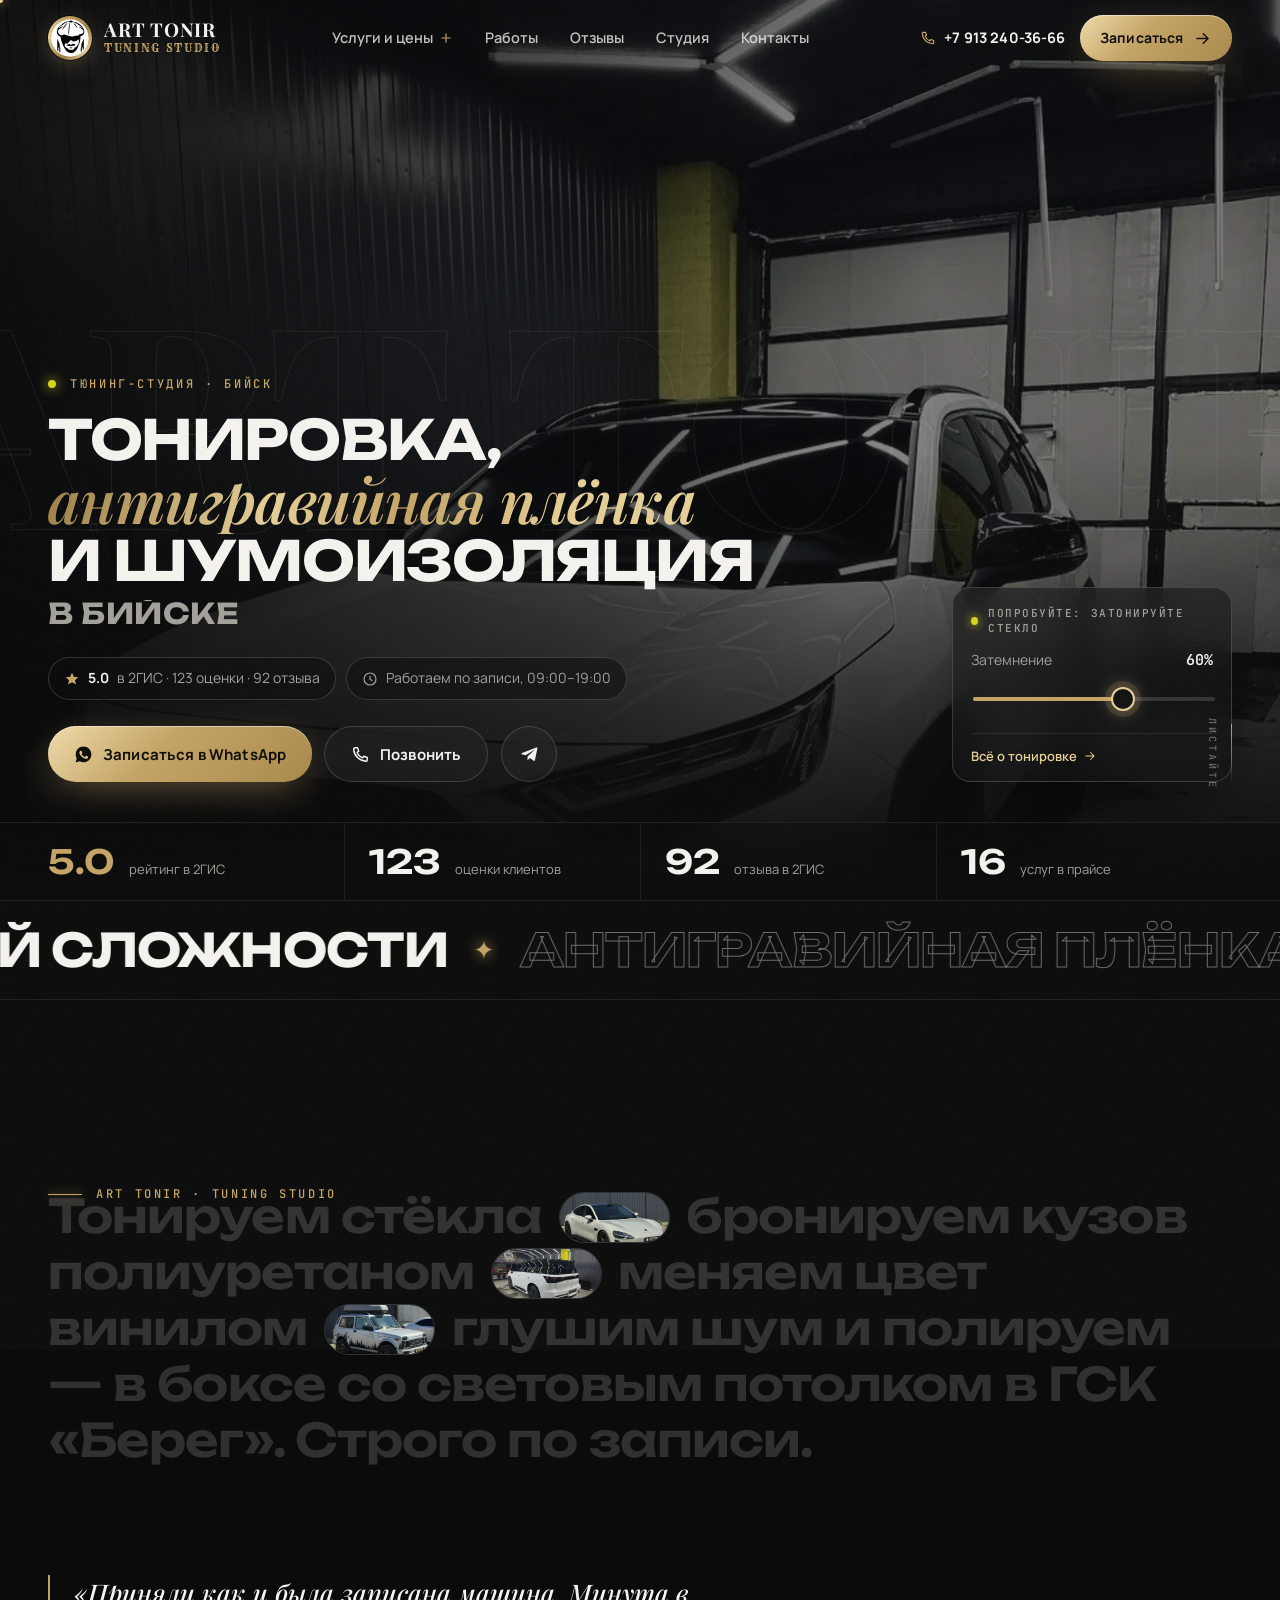
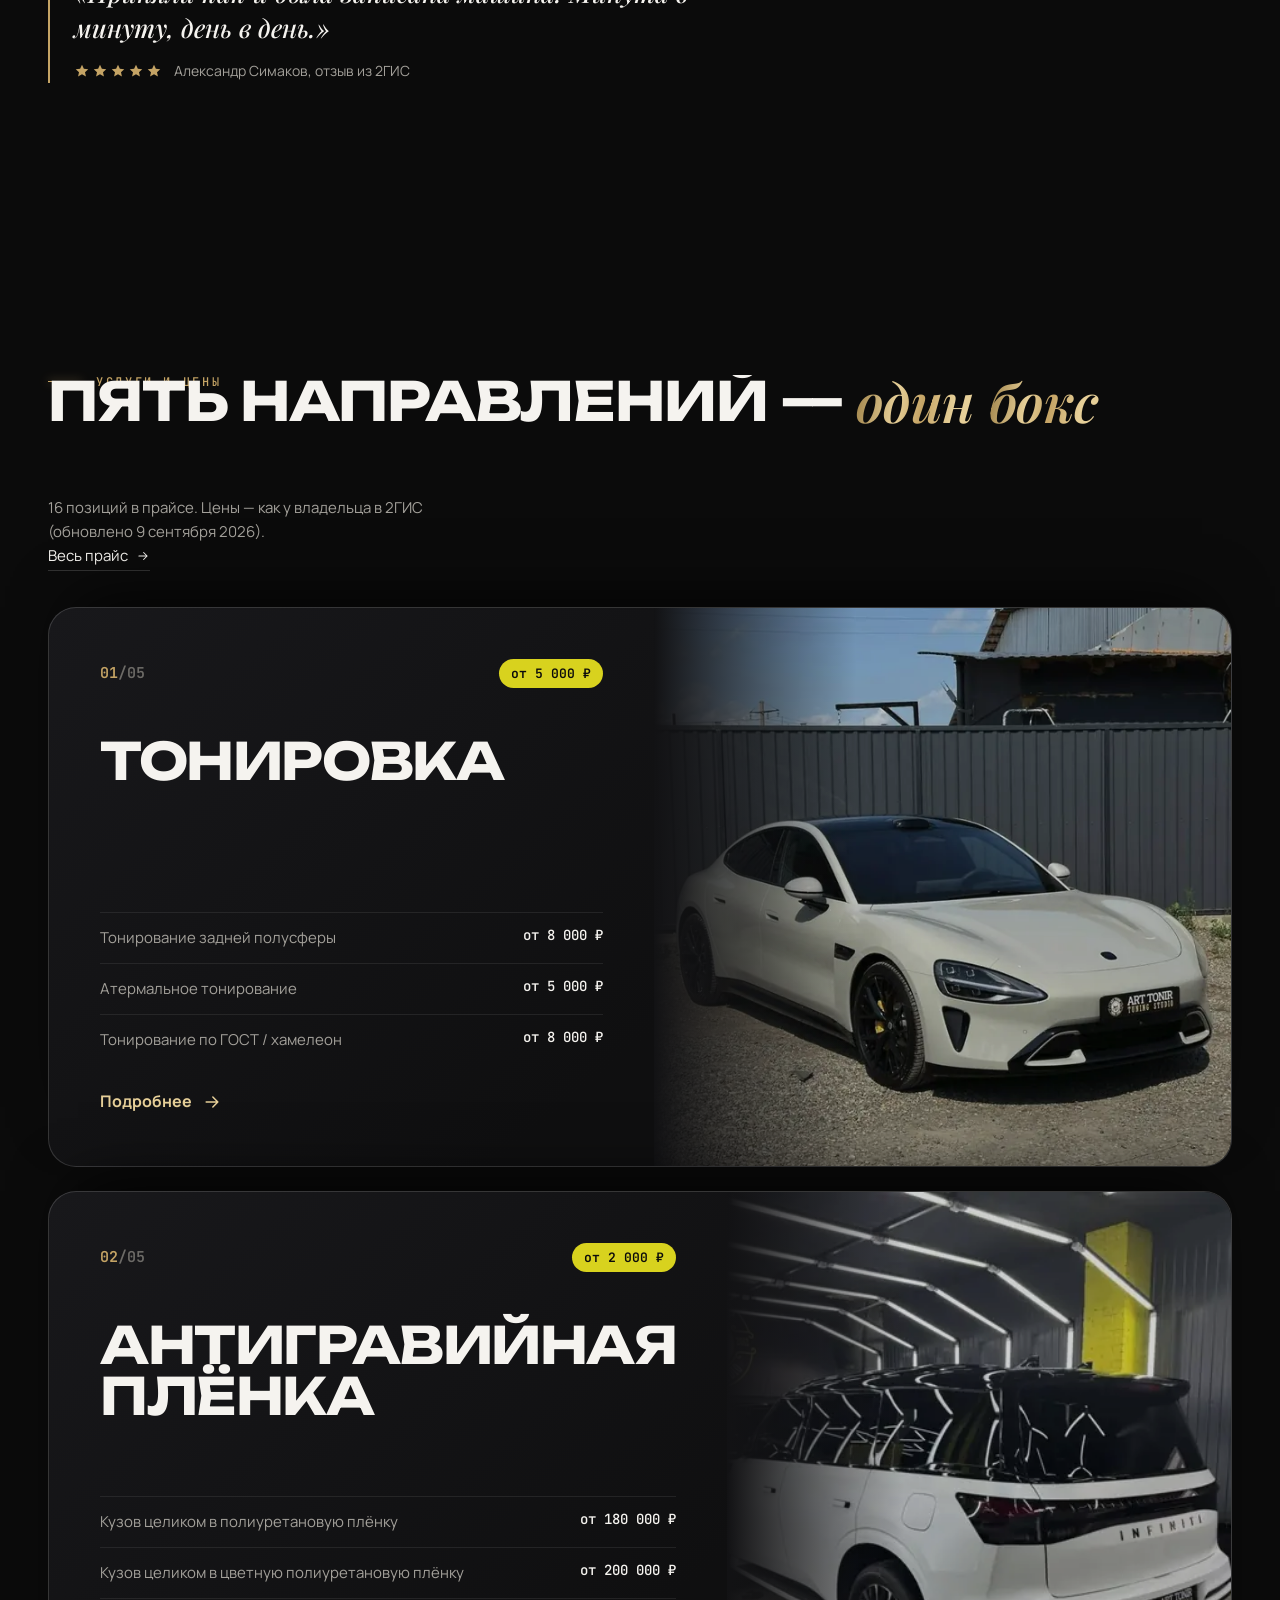
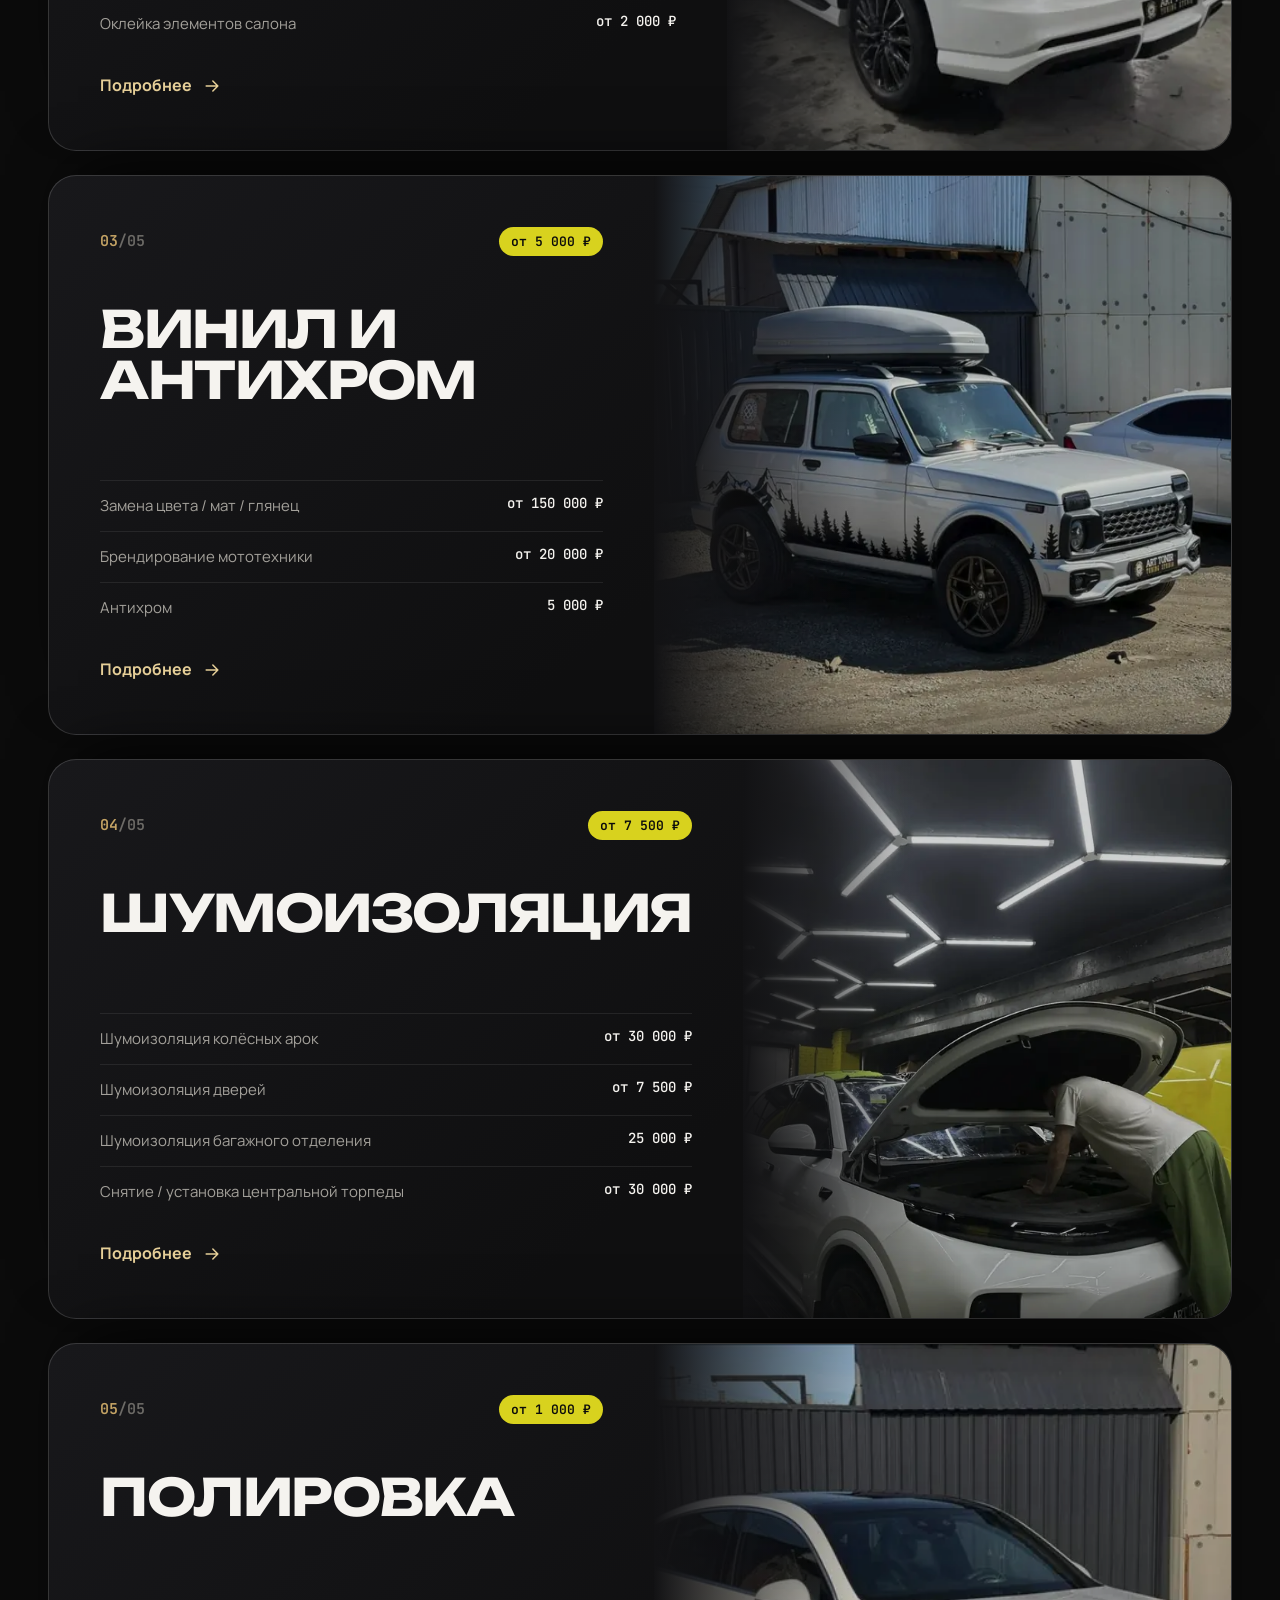
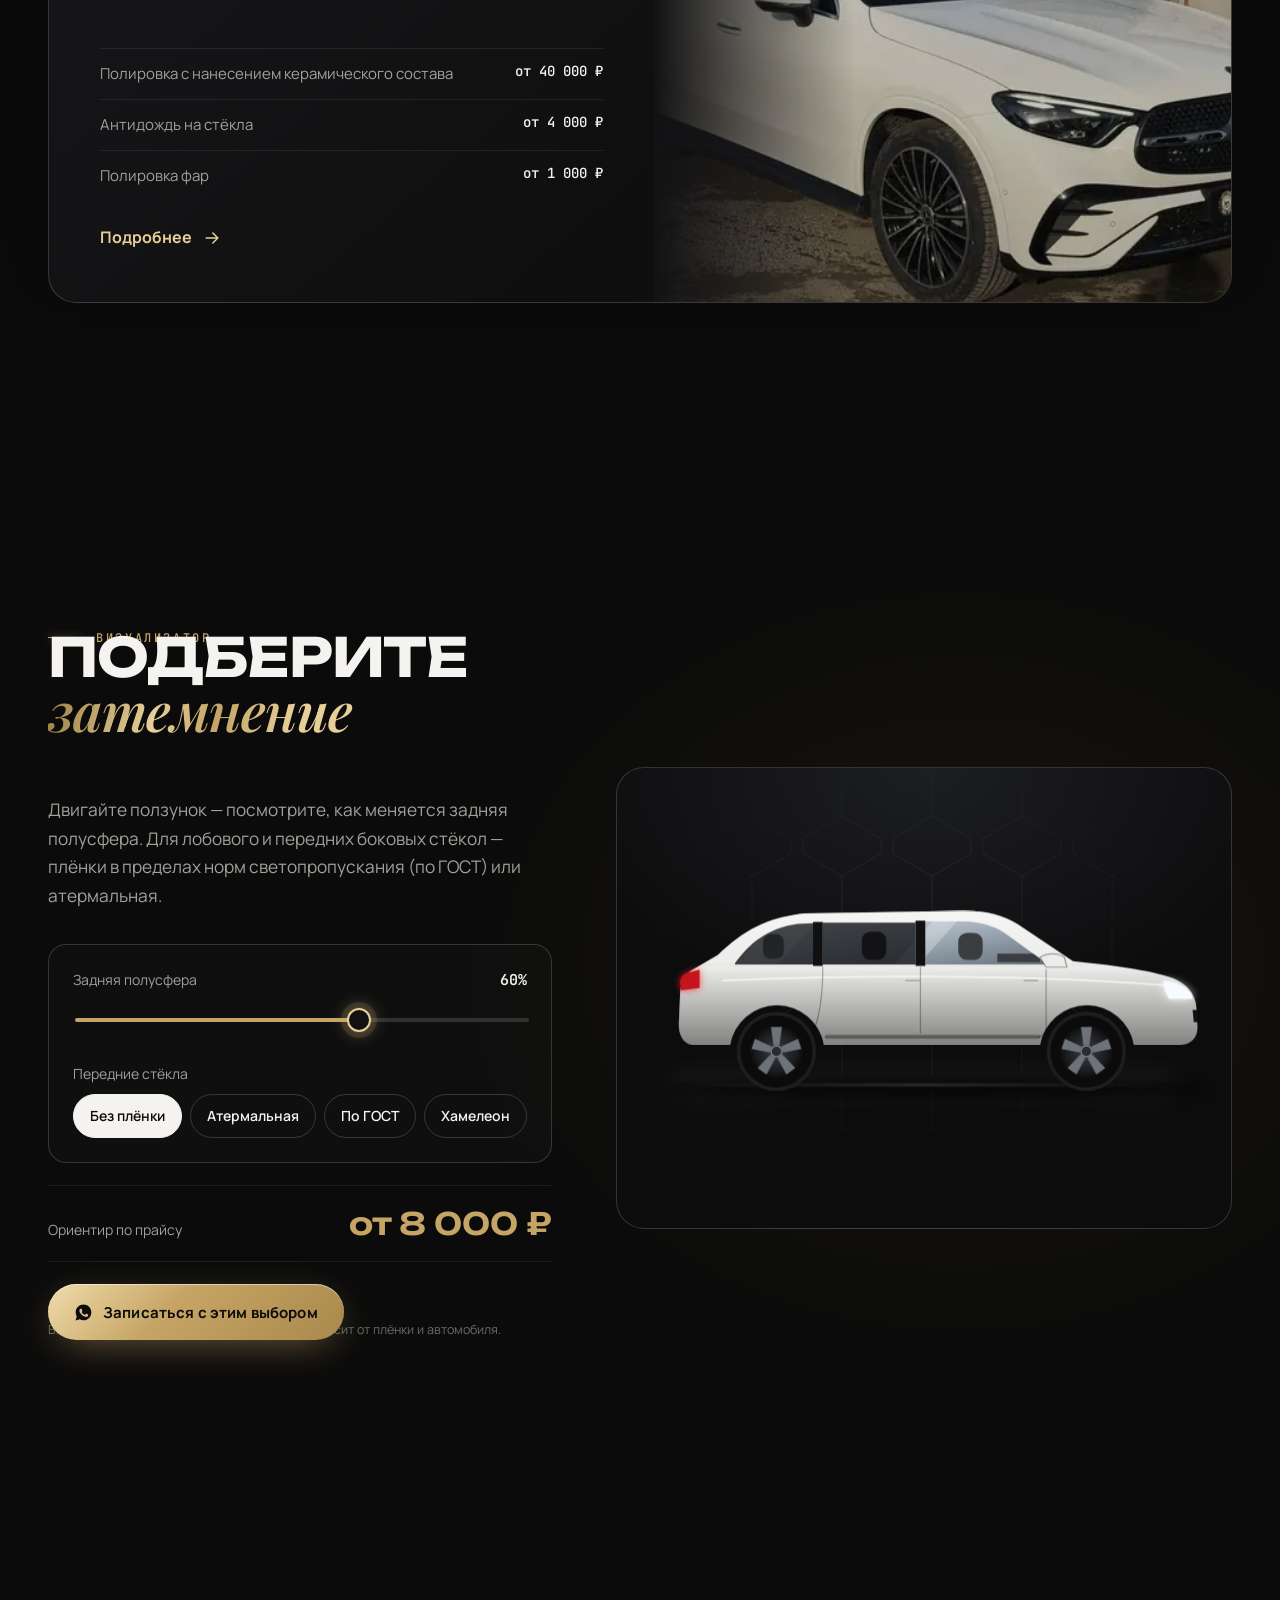
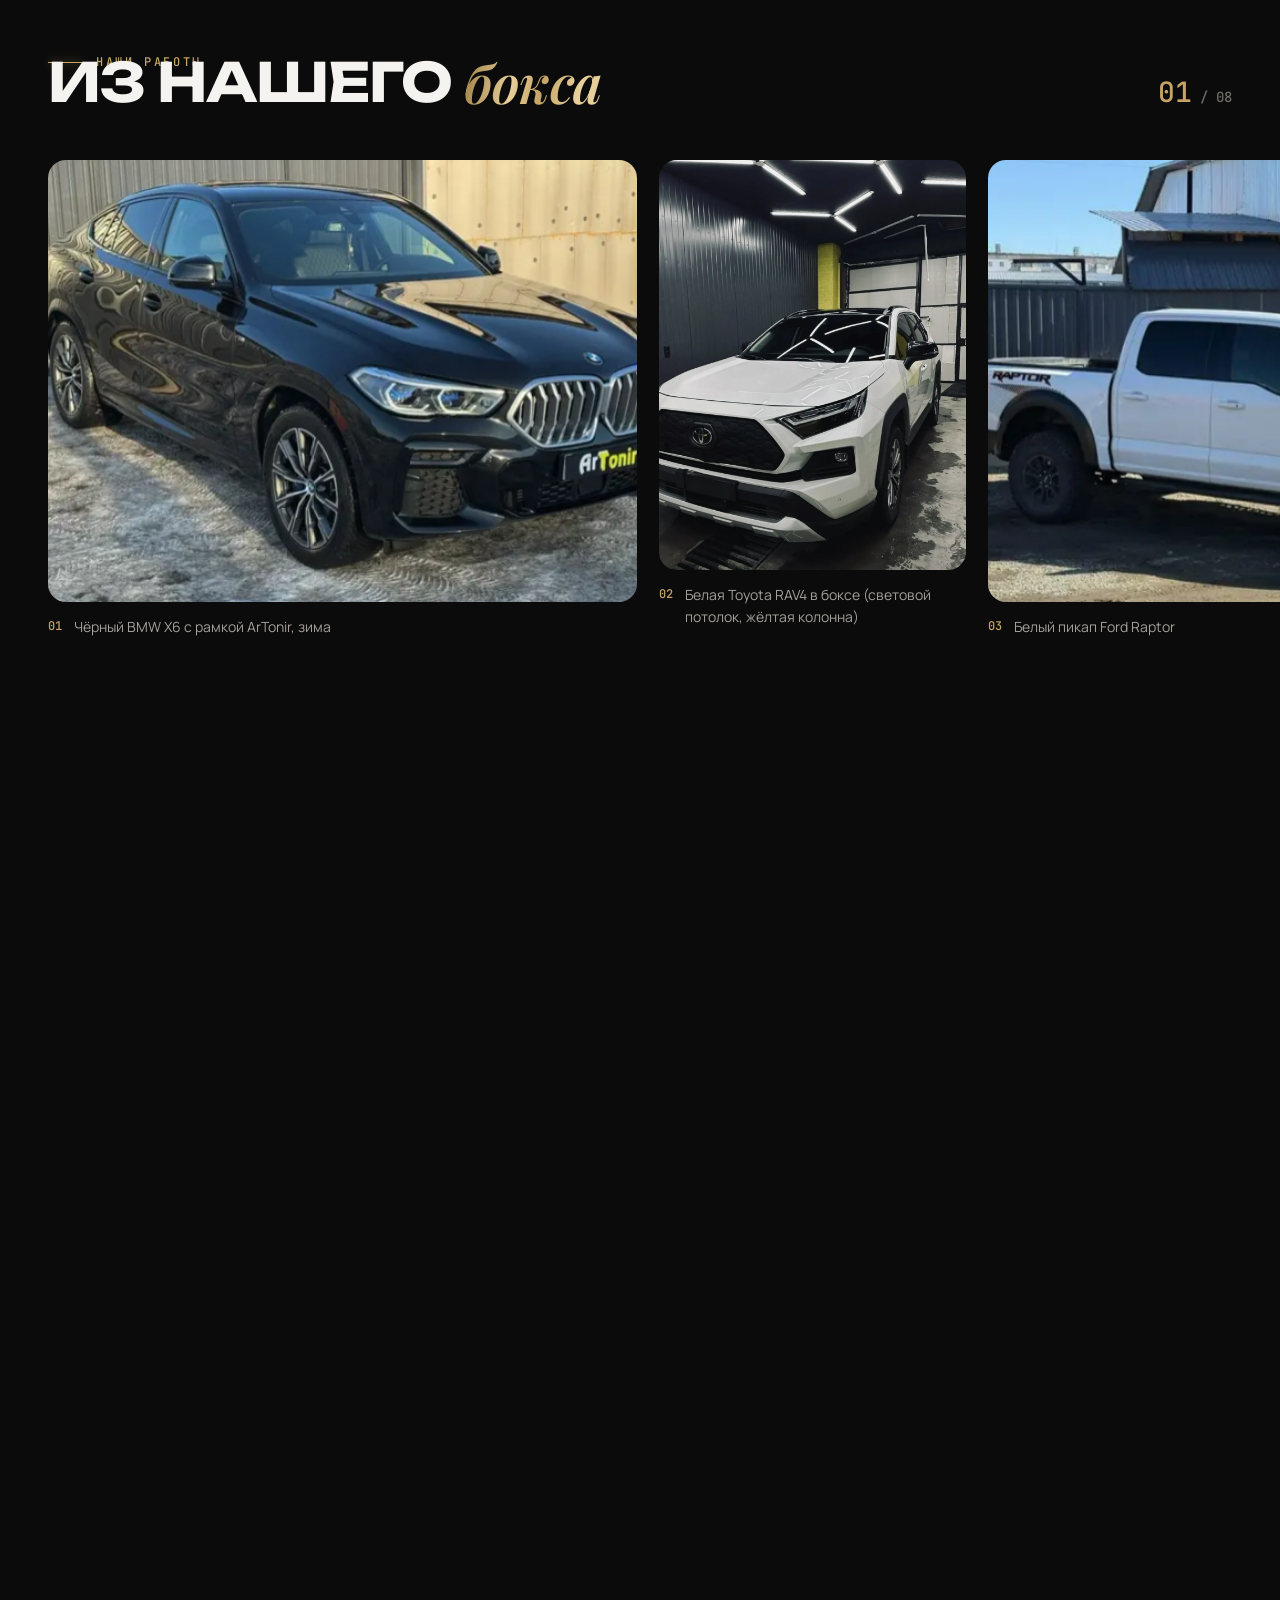
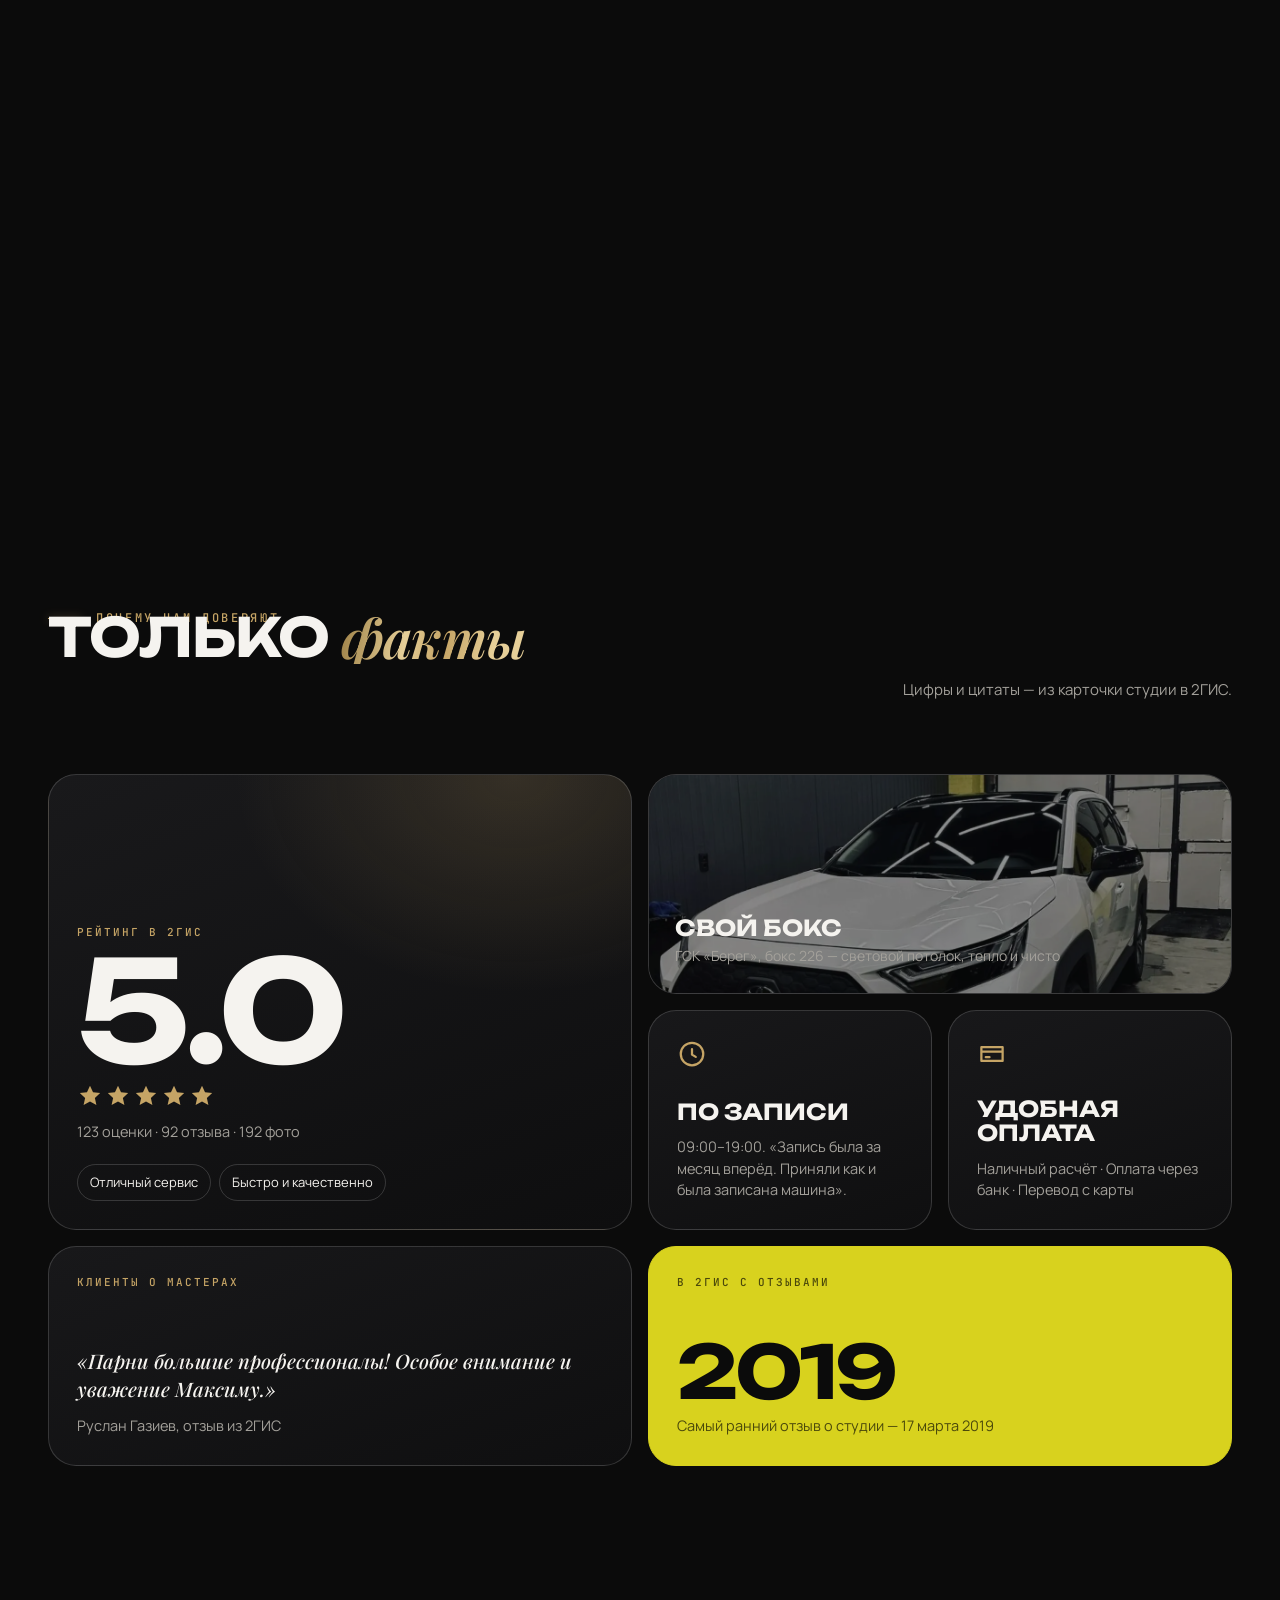
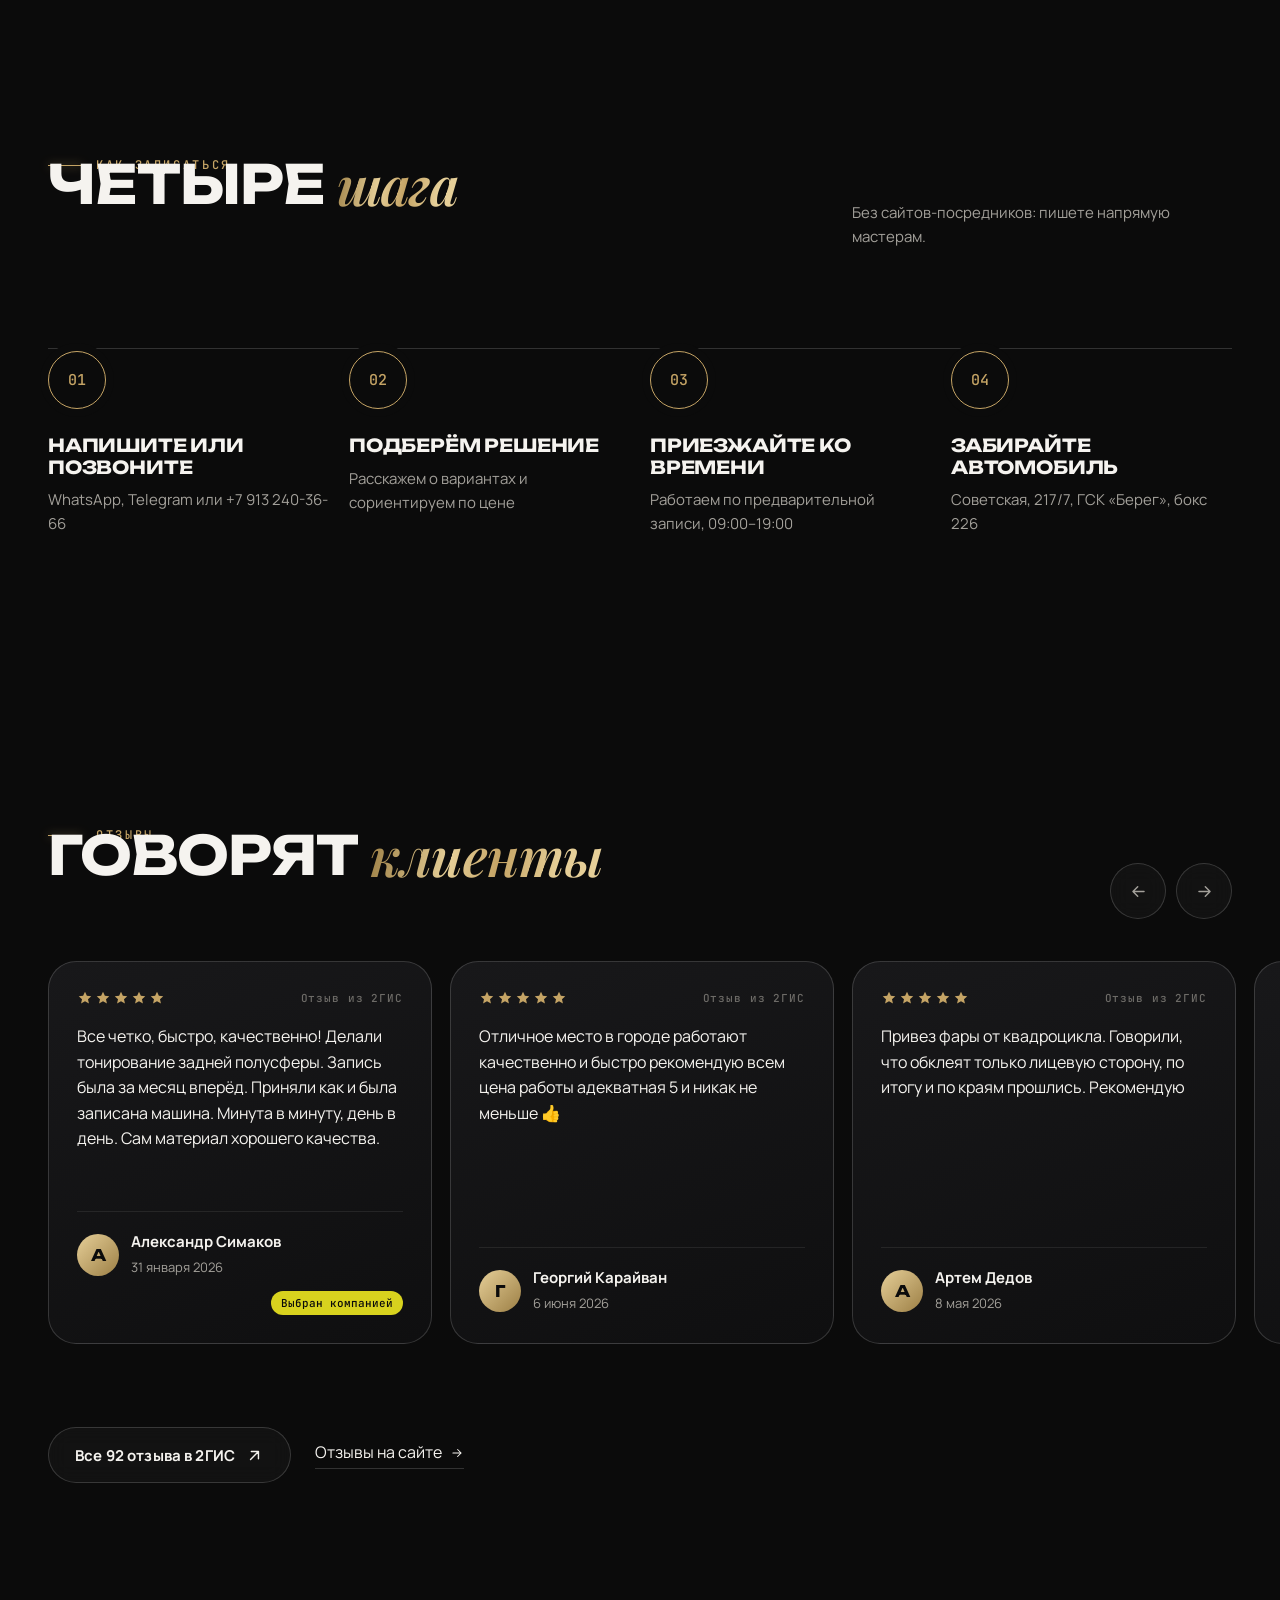
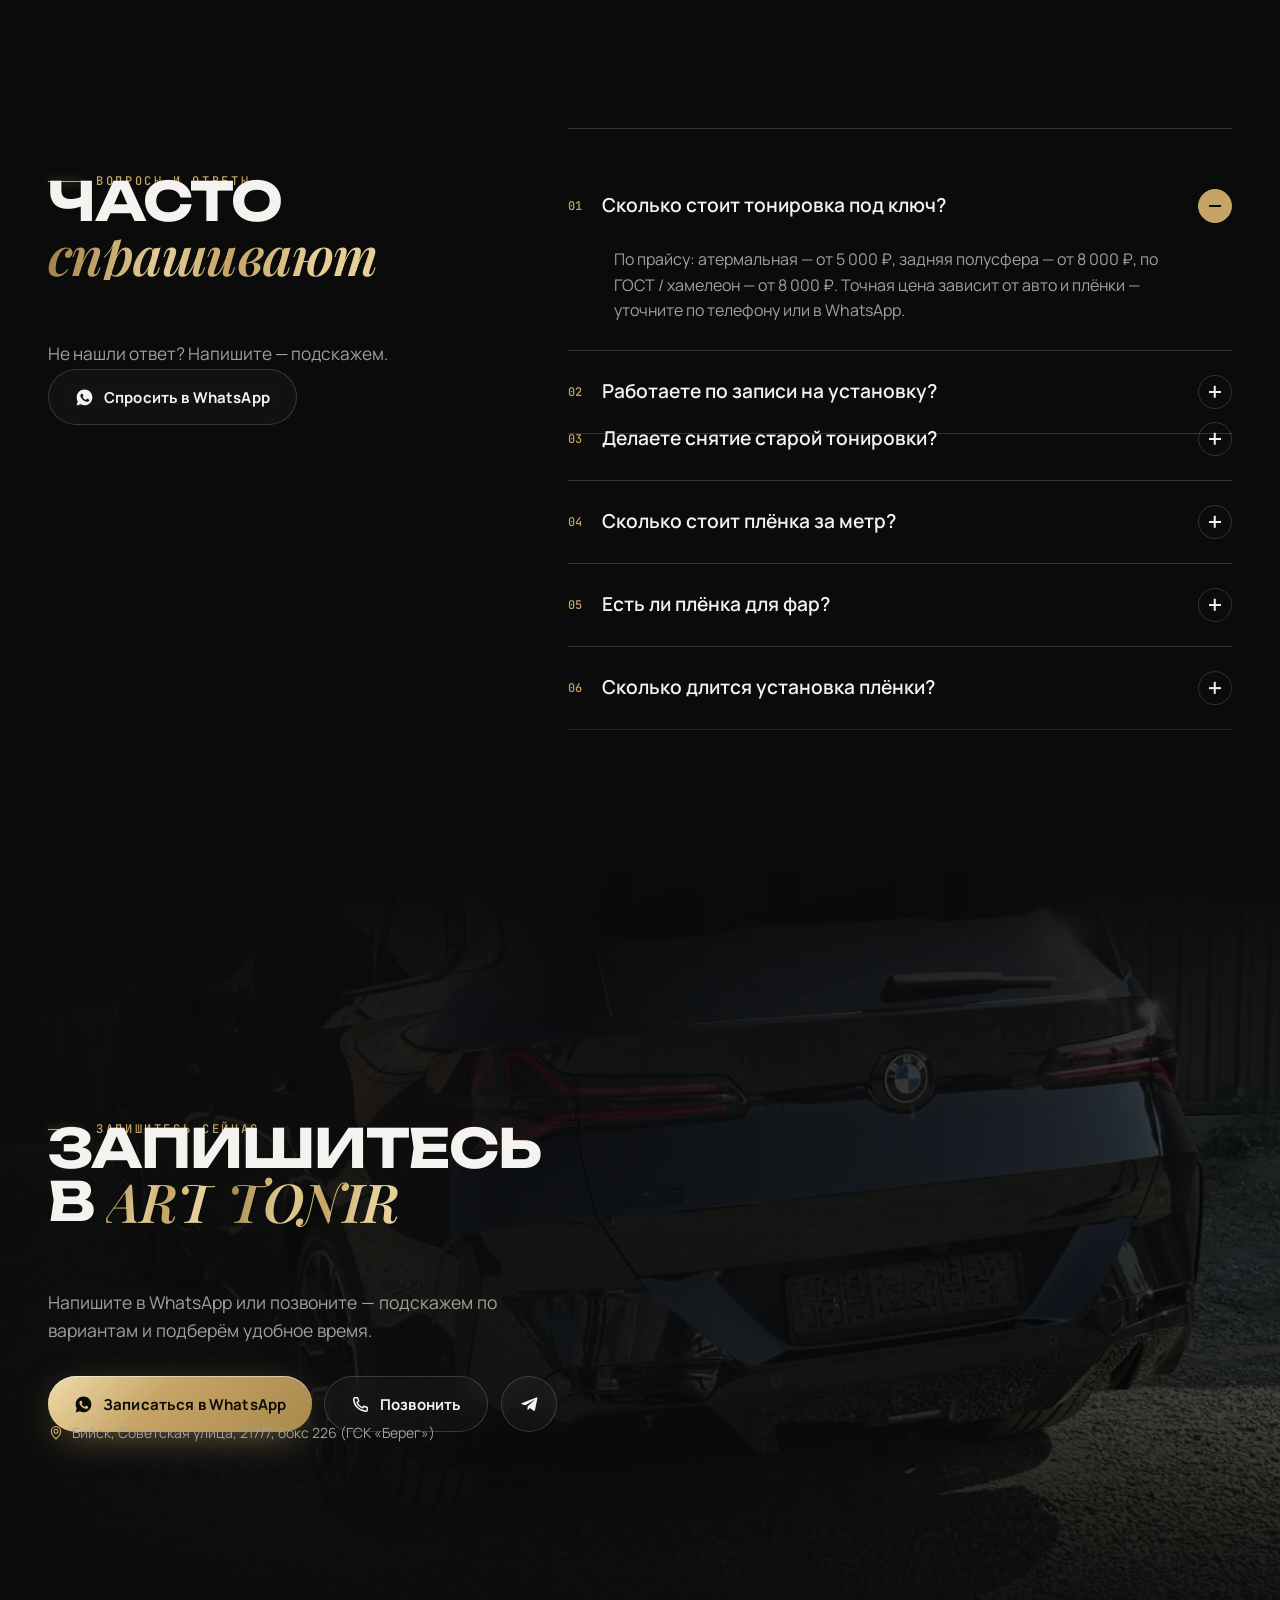
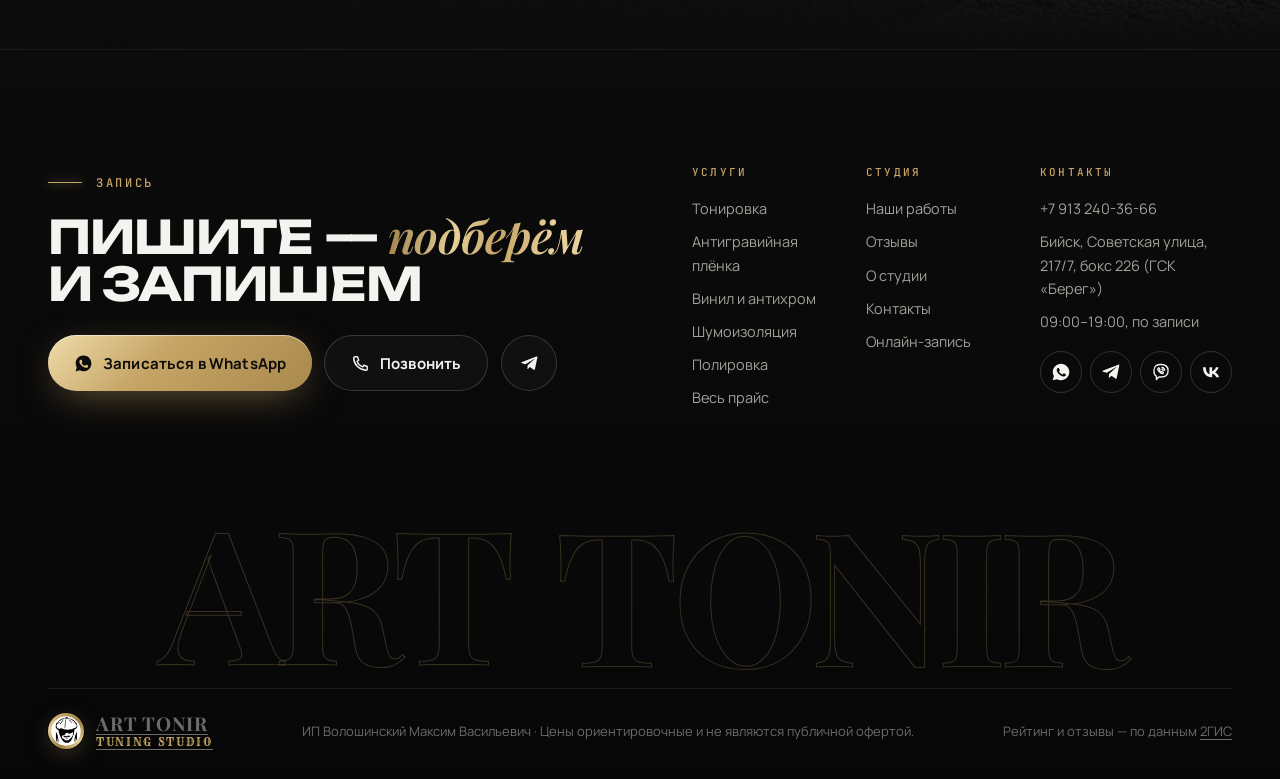
==== index.html @ cb84f944 "Многостраничный сайт ART TONIR: 3D-герой, 13 страниц, визуализаторы и онлайн-запись - 13 страниц, ге" ====
<!doctype html>
<html lang="ru">
<head>
<meta charset="utf-8">
<meta name="viewport" content="width=device-width, initial-scale=1, viewport-fit=cover">
<title>Тонировка и антигравийная плёнка в Бийске — ART TONIR</title>
<meta name="description" content="Тюнинг-студия ART TONIR в Бийске: тонировка от 5 000 ₽, антигравийная плёнка, оклейка винилом, шумоизоляция и полировка. Рейтинг 5.0 в 2ГИС, запись в WhatsApp.">
<meta name="theme-color" content="#0B0B0B">

<meta property="og:type" content="website">
<meta property="og:locale" content="ru_RU">
<meta property="og:site_name" content="ART TONIR">
<meta property="og:title" content="Тонировка и антигравийная плёнка в Бийске — ART TONIR">
<meta property="og:description" content="Тюнинг-студия ART TONIR в Бийске: тонировка от 5 000 ₽, антигравийная плёнка, оклейка винилом, шумоизоляция и полировка. Рейтинг 5.0 в 2ГИС, запись в WhatsApp.">
<meta property="og:image" content="/assets/img/og.jpg">
<meta name="twitter:card" content="summary_large_image">
<link rel="icon" type="image/png" sizes="32x32" href="assets/img/logo/logo-32.png">
<link rel="apple-touch-icon" href="assets/img/logo/logo-180.png">
<link rel="preconnect" href="https://fonts.googleapis.com">
<link rel="preconnect" href="https://fonts.gstatic.com" crossorigin>
<link rel="stylesheet" href="https://fonts.googleapis.com/css2?family=Unbounded:wght@400;500;600;700;800&family=Manrope:wght@400;500;600;700;800&family=Playfair+Display:ital,wght@0,600;0,700;1,500;1,600;1,700&family=JetBrains+Mono:wght@400;500&family=Rye&display=swap">
<link rel="stylesheet" href="assets/css/main.css?v=1">
<link rel="modulepreload" href="assets/vendor/three/three.module.min.js">
<script>(function(d){var h=d.documentElement;h.classList.add('js');if(!matchMedia('(prefers-reduced-motion: reduce)').matches){h.classList.add('anim');setTimeout(function(){if(!window.__AT_READY){h.classList.remove('anim')}},4000)}try{if(sessionStorage.getItem('at-pt')){h.classList.add('pt-in');sessionStorage.removeItem('at-pt')}}catch(e){}})(document)</script>
<script type="importmap">{"imports":{"three":"./assets/vendor/three/three.module.min.js","three/addons/":"./assets/vendor/three/addons/"}}</script>
<script type="application/ld+json">{"@context":"https://schema.org","@type":"AutoRepair","name":"ART TONIR (Арт Тонир)","alternateName":["Арт Тонир","ART TONIR Tuning Studio","Art Tonir"],"description":"Тюнинг-студия в Бийске: тонировка, антигравийная плёнка, оклейка винилом, шумоизоляция, полировка.","image":"/assets/img/og.jpg","logo":"/assets/img/logo/logo-512.png","telephone":"+79132403666","address":{"@type":"PostalAddress","streetAddress":"Советская улица, 217/7, ГСК «Берег», бокс 226","addressLocality":"Бийск","addressRegion":"Алтайский край","postalCode":"659321","addressCountry":"RU"},"geo":{"@type":"GeoCoordinates","latitude":52.506837,"longitude":85.167647},"openingHours":"09:00-19:00","paymentAccepted":"Наличные, оплата через банк, перевод с карты","priceRange":"₽₽","sameAs":["https://vk.com/club41185870","https://2gis.ru/biysk/firm/2815279048724091"],"aggregateRating":{"@type":"AggregateRating","ratingValue":"5.0","ratingCount":123,"reviewCount":92,"bestRating":"5"}}</script>
</head>
<body class="is-home">
<a class="skip" href="#main">Перейти к содержанию</a>
<svg width="0" height="0" style="position:absolute" aria-hidden="true">
<symbol id="i-wa" viewBox="0 0 24 24"><path fill="currentColor" d="M12.04 2C6.58 2 2.13 6.45 2.13 11.91c0 1.75.46 3.45 1.32 4.95L2.05 22l5.25-1.38a9.9 9.9 0 0 0 4.74 1.21c5.46 0 9.91-4.45 9.91-9.91C21.95 6.45 17.5 2 12.04 2Zm5.8 14.03c-.24.68-1.42 1.3-1.95 1.35-.5.05-.97.23-3.27-.68-2.77-1.09-4.52-3.92-4.66-4.1-.13-.18-1.11-1.48-1.11-2.82 0-1.34.7-2 .95-2.27.25-.27.54-.34.72-.34h.52c.17 0 .4-.06.62.48.24.56.8 1.94.87 2.08.07.14.11.3.02.48-.09.18-.14.3-.27.46l-.41.48c-.14.14-.28.29-.12.56.16.27.71 1.17 1.52 1.9 1.05.93 1.93 1.22 2.2 1.36.27.14.43.11.59-.07.16-.18.68-.79.86-1.06.18-.27.36-.23.61-.14.25.09 1.58.75 1.85.88.27.14.45.2.52.32.07.11.07.66-.17 1.34Z"/></symbol>
<symbol id="i-tg" viewBox="0 0 24 24"><path fill="currentColor" d="M21.94 4.3 18.9 19.04c-.23 1.02-.83 1.27-1.69.79l-4.66-3.43-2.25 2.16c-.25.25-.46.46-.94.46l.34-4.76 8.66-7.83c.38-.34-.08-.52-.58-.19L7.07 13.02l-4.6-1.44c-1-.31-1.02-1 .21-1.48l18-6.94c.83-.3 1.56.2 1.26 1.14Z"/></symbol>
<symbol id="i-phone" viewBox="0 0 24 24"><path fill="none" stroke="currentColor" stroke-width="1.8" stroke-linecap="round" stroke-linejoin="round" d="M5 3.5h3.2l1.6 4.3-2.1 1.4a11.5 11.5 0 0 0 7.1 7.1l1.4-2.1 4.3 1.6V19a1.6 1.6 0 0 1-1.7 1.6C10.3 20.1 3.9 13.7 3.4 5.2A1.6 1.6 0 0 1 5 3.5Z"/></symbol>
<symbol id="i-arrow" viewBox="0 0 24 24"><path fill="none" stroke="currentColor" stroke-width="1.8" stroke-linecap="round" stroke-linejoin="round" d="M5 12h14m-6-6 6 6-6 6"/></symbol>
<symbol id="i-arrow-up" viewBox="0 0 24 24"><path fill="none" stroke="currentColor" stroke-width="1.8" stroke-linecap="round" stroke-linejoin="round" d="M7 17 17 7M8 7h9v9"/></symbol>
<symbol id="i-star" viewBox="0 0 24 24"><path fill="currentColor" d="m12 2.6 2.8 6 6.6.7-4.9 4.5 1.4 6.5L12 17l-5.9 3.3 1.4-6.5-4.9-4.5 6.6-.7L12 2.6Z"/></symbol>
<symbol id="i-vk" viewBox="0 0 24 24"><path fill="currentColor" d="M12.8 18.2C6.3 18.2 2.6 13.8 2.4 6.3h3.3c.1 5.5 2.6 7.8 4.5 8.3V6.3h3.1v4.7c1.9-.2 3.9-2.4 4.6-4.7H21c-.5 2.9-2.6 5.1-4.1 6 1.5.7 3.9 2.6 4.8 5.9h-3.4c-.7-2.2-2.5-4-4.9-4.2v4.2h-.6Z"/></symbol>
<symbol id="i-viber" viewBox="0 0 24 24"><path fill="none" stroke="currentColor" stroke-width="1.6" stroke-linecap="round" stroke-linejoin="round" d="M12 3c5 0 8.5 1.6 8.5 7.5S17 18 12 18c-.8 0-1.6-.1-2.3-.2L6.5 21v-3.9C4.4 16 3.5 13.9 3.5 10.5 3.5 4.6 7 3 12 3Zm-2.2 4.2c-.5-.3-1.1 0-1.4.5-.5.8 0 2.5 1.6 4.2 1.6 1.7 3.4 2.4 4.3 1.9.5-.3.8-.9.4-1.4l-.9-.8c-.3-.3-.8-.3-1.1 0l-.4.4c-.9-.4-1.8-1.3-2.2-2.2l.4-.4c.3-.3.3-.8 0-1.1l-.7-1.1ZM13 6.5a4 4 0 0 1 3.5 3.6M13 8.6a2 2 0 0 1 1.5 1.5"/></symbol>
<symbol id="i-pin" viewBox="0 0 24 24"><path fill="none" stroke="currentColor" stroke-width="1.8" stroke-linecap="round" stroke-linejoin="round" d="M12 21s-7-6.1-7-11.5A7 7 0 0 1 19 9.5C19 14.9 12 21 12 21Zm0-8.5a3 3 0 1 0 0-6 3 3 0 0 0 0 6Z"/></symbol>
<symbol id="i-clock" viewBox="0 0 24 24"><path fill="none" stroke="currentColor" stroke-width="1.8" stroke-linecap="round" stroke-linejoin="round" d="M12 21a9 9 0 1 0 0-18 9 9 0 0 0 0 18Zm0-13v4.5l3 1.8"/></symbol>
<symbol id="i-card" viewBox="0 0 24 24"><path fill="none" stroke="currentColor" stroke-width="1.8" stroke-linecap="round" stroke-linejoin="round" d="M3.5 6.5h17v11h-17zM3.5 10h17M7 14.5h3"/></symbol>
<symbol id="i-plus" viewBox="0 0 24 24"><path fill="none" stroke="currentColor" stroke-width="2" stroke-linecap="round" d="M12 5v14M5 12h14"/></symbol>
<symbol id="i-check" viewBox="0 0 24 24"><path fill="none" stroke="currentColor" stroke-width="2.2" stroke-linecap="round" stroke-linejoin="round" d="m5 12.5 4.5 4.5L19 7.5"/></symbol>
<symbol id="i-close" viewBox="0 0 24 24"><path fill="none" stroke="currentColor" stroke-width="2" stroke-linecap="round" d="M6 6l12 12M18 6 6 18"/></symbol>
<symbol id="i-door" viewBox="0 0 24 24"><path fill="none" stroke="currentColor" stroke-width="1.8" stroke-linecap="round" stroke-linejoin="round" d="M5 21V4.5A1.5 1.5 0 0 1 6.5 3h11A1.5 1.5 0 0 1 19 4.5V21M3 21h18M15 12h.01"/></symbol>
<symbol id="i-list" viewBox="0 0 24 24"><path fill="none" stroke="currentColor" stroke-width="1.8" stroke-linecap="round" d="M9 6h11M9 12h11M9 18h11M4.5 6h.01M4.5 12h.01M4.5 18h.01"/></symbol>
<symbol id="i-sound" viewBox="0 0 24 24"><path fill="none" stroke="currentColor" stroke-width="1.8" stroke-linecap="round" stroke-linejoin="round" d="M4 9.5h3.5L12 5.5v13l-4.5-4H4zM16 9a4 4 0 0 1 0 6M18.5 6.5a7.5 7.5 0 0 1 0 11"/></symbol>
<symbol id="i-bolt" viewBox="0 0 24 24"><path fill="currentColor" d="M13.5 2 4 14h6.5L9.5 22 20 9.5h-6.6L13.5 2Z"/></symbol>
</svg>
<div class="pt" aria-hidden="true"><div class="pt__film"><span class="pt__edge"></span><span class="pt__logo"><svg viewBox="0 0 776 776" aria-hidden="true" focusable="false">
  <circle cx="388.0" cy="388.0" r="382.0" fill="#ffffff"/>
  <path fill="#000000" fill-rule="evenodd" d="M396.0,692.5C386.3,691.1 371.9,687.5 362.0,683.9C346.8,678.3 327.5,665.3 313.8,651.4C300.2,637.4 290.9,625.1 278.6,604.3C272.0,593.1 248.9,547.0 245.2,537.5C244.1,534.8 241.1,527.3 238.5,521.0C232.5,506.2 229.8,499.0 225.0,485.5C222.8,479.4 219.9,471.4 218.5,467.7C211.1,447.8 201.3,409.1 198.0,386.5C196.9,378.8 195.5,371.0 194.9,369.3C192.9,363.1 186.1,357.8 168.8,348.9C148.8,338.6 144.2,334.5 139.2,322.5C137.3,318.1 133.1,310.4 129.8,305.3C122.3,293.8 121.0,289.5 121.0,276.1C121.1,264.9 121.2,264.0 125.4,246.2C126.9,239.9 128.5,229.8 129.1,223.7C130.9,203.9 134.3,192.2 141.1,182.3C145.1,176.6 148.1,173.4 157.6,165.5C161.4,162.2 174.0,151.4 185.6,141.5C225.9,106.7 251.6,87.5 277.0,72.8C298.6,60.3 315.0,55.1 342.0,52.0C354.8,50.5 366.8,48.1 370.5,46.3C372.1,45.4 375.9,43.0 378.8,40.8C386.4,35.2 391.8,33.0 401.8,31.8C419.3,29.7 432.0,34.5 440.7,46.7C443.2,50.2 446.4,53.7 447.9,54.4C449.3,55.2 453.9,56.1 458.0,56.4C494.0,59.7 534.1,73.5 569.0,94.8C599.5,113.4 632.1,144.3 649.6,171.3C663.2,192.1 671.9,211.2 676.7,230.8C679.1,240.3 679.4,243.4 679.4,259.0C679.4,278.4 678.2,285.0 671.9,299.2C663.2,319.2 651.9,328.7 617.7,345.0C608.3,349.5 606.6,350.7 605.4,353.6C604.0,356.9 603.4,362.2 601.0,390.5C598.7,417.6 593.6,452.7 589.9,466.0C585.9,480.3 579.8,497.6 570.3,521.5C565.0,534.7 560.4,546.6 559.9,548.0C559.5,549.4 557.5,554.3 555.5,559.0C553.5,563.7 550.6,570.9 549.0,575.0C538.2,603.6 526.1,624.6 509.2,643.6C481.8,674.3 460.5,688.2 434.0,692.6C423.8,694.3 408.9,694.2 396.0,692.5Z M178.4,680.7L169.5,674.4L169.0,631.5C168.6,600.1 168.2,587.9 167.3,586.4C166.0,584.2 159.3,579.8 155.4,578.6C154.0,578.2 152.6,578.5 151.6,579.5C150.2,581.0 150.0,585.5 150.0,618.6C150.0,647.9 149.7,656.0 148.8,656.0C148.1,656.0 143.1,651.8 137.7,646.7L128.0,637.5L128.0,522.8L128.0,408.0L130.3,408.0C132.9,408.0 132.6,407.3 143.7,432.0C157.9,463.4 163.8,477.3 174.5,505.5C178.2,515.2 179.1,524.6 178.9,549.9L178.7,573.4L181.0,574.9C182.2,575.8 184.8,577.9 186.6,579.7L190.0,582.8L190.0,634.9C190.0,678.3 189.8,687.0 188.6,687.0C187.9,687.0 183.3,684.2 178.4,680.7Z M608.0,629.0C608.0,580.8 607.7,582.7 615.2,576.0C617.5,573.9 619.2,571.5 619.3,570.0C619.4,568.6 619.1,560.5 618.6,552.0C617.2,525.4 620.4,511.2 635.6,476.6C639.8,467.2 646.3,452.3 650.2,443.5C654.0,434.7 659.1,423.2 661.4,418.0C664.6,410.6 666.0,408.4 667.7,408.2C669.3,408.0 670.1,408.5 670.5,410.3C670.9,411.6 671.0,457.7 670.8,512.7L670.5,612.7L661.4,623.1C656.4,628.8 651.6,633.6 650.7,633.8C649.1,634.1 649.0,632.0 649.0,607.7C649.0,583.7 648.8,581.0 647.2,579.0L645.4,576.8L640.3,579.3C630.9,584.1 630.4,585.3 629.7,604.5C629.3,613.8 629.0,629.3 629.0,639.0L629.0,656.6L619.8,664.3C614.7,668.5 610.0,672.0 609.3,672.0C608.3,672.0 608.0,663.5 608.0,629.0Z M438.0,628.5C456.5,625.4 462.8,620.5 473.0,601.2C482.0,584.2 483.4,582.6 491.2,581.0C498.6,579.6 509.0,575.8 512.5,573.3C513.9,572.3 517.6,567.5 520.7,562.5C527.7,551.3 531.3,546.7 541.5,536.0C550.5,526.5 552.4,524.0 556.8,515.9C561.4,507.3 564.7,495.7 565.9,483.0C566.6,476.7 567.8,467.7 568.6,463.1C570.0,455.4 570.0,454.4 568.4,450.0C566.7,445.3 566.7,445.2 569.1,441.4C572.5,435.9 572.5,427.2 569.1,423.6C566.1,420.4 561.3,419.4 556.6,421.0C554.7,421.6 549.3,425.7 544.7,430.0C540.0,434.3 535.1,438.4 533.8,439.1C532.6,439.8 523.6,442.9 514.0,446.1C504.4,449.3 492.7,453.3 488.0,455.1C480.2,458.1 478.5,458.4 468.0,458.4C455.1,458.5 455.6,458.7 436.2,447.1C420.7,437.9 415.9,436.0 407.8,436.0C395.9,436.0 390.6,440.4 373.1,464.8C360.2,482.6 354.7,488.7 345.8,494.6C334.8,501.9 329.7,503.1 310.4,502.8C291.4,502.5 292.4,502.0 286.7,513.5C276.7,533.5 277.8,548.2 290.7,567.2C301.2,582.9 309.5,588.5 326.1,591.6C335.9,593.4 340.4,595.7 342.8,600.1C347.7,609.1 352.4,615.3 356.7,618.4C363.4,623.4 374.9,627.6 385.5,629.0C390.4,629.6 395.2,630.3 396.0,630.5C399.6,631.4 429.4,630.0 438.0,628.5Z M400.5,597.0C392.2,594.6 379.8,588.5 377.1,585.6C375.8,584.3 375.0,582.4 375.2,581.3C375.5,579.8 376.4,579.5 381.5,579.8C384.8,579.9 398.5,580.1 412.0,580.3C425.5,580.4 437.1,580.9 437.8,581.3C442.3,584.3 434.0,593.5 423.6,597.0C416.3,599.4 408.5,599.5 400.5,597.0Z M398.5,554.3C392.0,551.9 390.3,551.7 375.0,551.6C359.8,551.5 357.8,551.3 349.1,548.6C341.0,546.2 338.6,545.8 332.8,546.4C324.8,547.1 322.6,546.3 321.1,541.9C317.4,531.3 321.8,525.4 336.5,520.9C342.0,519.2 350.3,515.7 354.9,513.2C368.5,505.9 374.3,506.9 387.9,518.5C397.2,526.4 403.9,528.9 411.0,527.0C414.2,526.1 417.6,523.6 424.4,517.1C438.4,503.8 440.0,503.7 472.0,512.2C495.7,518.5 500.2,521.6 498.6,530.3C497.4,536.6 494.6,538.0 481.1,539.5C474.4,540.3 466.5,541.8 463.4,542.9C456.1,545.7 451.2,546.7 439.9,548.0C430.6,549.1 421.8,551.2 419.6,552.8C418.1,554.0 409.0,557.0 407.1,557.0C406.2,557.0 402.4,555.8 398.5,554.3Z M448.8,355.0C454.3,353.9 465.5,351.2 473.7,349.1C492.8,344.1 494.2,344.0 522.0,343.1C551.1,342.1 551.3,342.0 564.4,328.6C569.4,323.5 575.5,318.2 578.0,317.0C582.8,314.6 599.0,309.7 606.1,308.5C616.2,306.8 637.6,300.9 642.8,298.4C649.5,295.1 657.6,287.6 658.6,283.7C659.0,282.0 658.7,279.1 658.0,276.9C656.8,273.3 656.8,272.7 658.9,269.9C664.7,262.1 664.0,242.4 657.5,229.5C648.1,210.6 628.8,195.2 591.3,176.9C577.3,170.0 569.0,165.4 569.0,164.5C569.0,162.3 572.3,162.7 583.0,165.9C598.4,170.6 608.2,174.4 624.8,181.9C633.5,185.9 637.0,186.5 637.0,184.0C637.0,182.4 624.3,168.5 612.9,157.5C593.2,138.6 566.7,118.6 537.6,100.6C522.9,91.5 516.0,88.2 507.3,85.9C502.1,84.6 498.7,83.1 496.2,80.8C494.2,79.1 489.4,76.2 485.5,74.4C477.0,70.5 450.1,62.0 446.1,62.0C444.5,62.0 439.2,63.8 434.3,66.1C429.5,68.4 421.4,71.0 416.5,72.1C408.7,73.7 406.3,73.8 398.5,72.9C389.1,71.7 383.3,69.5 375.1,63.6C370.9,60.6 370.3,60.5 361.6,60.6C355.4,60.7 348.3,61.8 339.5,63.8C310.1,70.7 289.5,80.9 264.5,101.0C254.9,108.8 242.5,117.4 229.5,125.5C223.4,129.2 212.8,135.9 205.8,140.4C198.8,144.9 191.7,149.3 190.1,150.2C188.4,151.1 186.5,153.2 185.8,154.7C184.2,158.6 181.0,162.0 179.0,162.0C173.5,162.0 158.1,176.0 153.8,184.9C151.8,189.1 151.8,189.4 153.4,190.6C156.0,192.4 157.7,191.6 176.8,179.1C195.0,167.3 201.8,163.6 212.5,159.7C219.8,157.1 237.0,154.4 239.6,155.4C244.9,157.4 238.2,162.5 176.2,203.5C155.3,217.4 146.8,226.7 143.4,239.5C138.3,258.6 148.9,290.7 166.0,308.1C171.6,313.8 174.4,315.6 186.0,321.2C205.1,330.4 208.7,331.5 220.0,331.5C228.8,331.5 230.1,331.2 238.0,327.6C252.5,321.1 260.1,319.0 269.3,319.0C283.4,319.0 297.6,323.0 321.5,333.8C341.8,342.9 348.0,344.4 377.3,347.5C385.4,348.4 394.0,349.8 396.3,350.6C413.5,356.9 431.9,358.4 448.8,355.0Z M358.2,318.7C352.7,312.1 352.6,276.1 358.0,219.4C359.1,207.4 360.7,192.8 361.5,187.0C362.4,181.2 363.5,172.2 364.0,167.0C366.8,140.7 372.7,103.8 375.7,94.5C379.1,83.7 384.3,76.9 387.1,79.7C387.9,80.5 385.8,110.5 384.5,116.5C384.2,117.6 383.4,126.4 382.5,136.0C381.7,145.6 380.1,161.8 379.0,172.0C374.2,217.4 370.2,258.2 368.5,279.8C367.0,297.7 364.4,315.2 362.8,318.2C361.8,320.3 359.7,320.5 358.2,318.7Z M229.4,222.6C228.8,221.0 231.6,211.6 235.5,202.3C242.2,186.2 251.1,171.1 267.2,148.5C277.5,134.2 324.4,88.1 333.7,83.2C340.6,79.5 339.3,83.5 329.2,96.9C305.5,128.0 280.2,161.4 266.8,179.0C258.6,189.7 247.6,204.2 242.3,211.2C233.1,223.5 230.6,225.7 229.4,222.6Z M531.8,182.2C530.4,180.7 525.8,174.6 521.5,168.5C511.2,154.0 502.0,142.2 498.0,138.5C496.3,136.8 492.8,132.5 490.4,128.7C486.4,122.5 484.5,120.9 475.4,115.4C473.8,114.5 473.7,113.9 474.7,111.7C475.8,109.3 475.4,108.4 469.5,100.3C457.8,84.5 456.5,82.0 459.4,82.0C461.3,82.0 479.7,97.5 491.3,108.9C506.1,123.3 516.5,137.2 527.3,156.7C532.3,165.7 538.0,179.8 538.0,183.0C538.0,185.9 534.9,185.5 531.8,182.2Z"/>
</svg>
</span></div></div>
<div class="cursor" aria-hidden="true"><div class="cursor__ring"><span class="cursor__label"></span></div><div class="cursor__dot"></div></div>
<div class="toast" role="status" aria-live="polite"></div>
<header class="hdr" data-hdr>
  <div class="container hdr__in">
    <a class="brand " href="index.html" aria-label="ART TONIR — на главную">
  <span class="brand__badge"><svg viewBox="0 0 776 776" aria-hidden="true" focusable="false">
  <circle cx="388.0" cy="388.0" r="382.0" fill="#ffffff"/>
  <path fill="#000000" fill-rule="evenodd" d="M396.0,692.5C386.3,691.1 371.9,687.5 362.0,683.9C346.8,678.3 327.5,665.3 313.8,651.4C300.2,637.4 290.9,625.1 278.6,604.3C272.0,593.1 248.9,547.0 245.2,537.5C244.1,534.8 241.1,527.3 238.5,521.0C232.5,506.2 229.8,499.0 225.0,485.5C222.8,479.4 219.9,471.4 218.5,467.7C211.1,447.8 201.3,409.1 198.0,386.5C196.9,378.8 195.5,371.0 194.9,369.3C192.9,363.1 186.1,357.8 168.8,348.9C148.8,338.6 144.2,334.5 139.2,322.5C137.3,318.1 133.1,310.4 129.8,305.3C122.3,293.8 121.0,289.5 121.0,276.1C121.1,264.9 121.2,264.0 125.4,246.2C126.9,239.9 128.5,229.8 129.1,223.7C130.9,203.9 134.3,192.2 141.1,182.3C145.1,176.6 148.1,173.4 157.6,165.5C161.4,162.2 174.0,151.4 185.6,141.5C225.9,106.7 251.6,87.5 277.0,72.8C298.6,60.3 315.0,55.1 342.0,52.0C354.8,50.5 366.8,48.1 370.5,46.3C372.1,45.4 375.9,43.0 378.8,40.8C386.4,35.2 391.8,33.0 401.8,31.8C419.3,29.7 432.0,34.5 440.7,46.7C443.2,50.2 446.4,53.7 447.9,54.4C449.3,55.2 453.9,56.1 458.0,56.4C494.0,59.7 534.1,73.5 569.0,94.8C599.5,113.4 632.1,144.3 649.6,171.3C663.2,192.1 671.9,211.2 676.7,230.8C679.1,240.3 679.4,243.4 679.4,259.0C679.4,278.4 678.2,285.0 671.9,299.2C663.2,319.2 651.9,328.7 617.7,345.0C608.3,349.5 606.6,350.7 605.4,353.6C604.0,356.9 603.4,362.2 601.0,390.5C598.7,417.6 593.6,452.7 589.9,466.0C585.9,480.3 579.8,497.6 570.3,521.5C565.0,534.7 560.4,546.6 559.9,548.0C559.5,549.4 557.5,554.3 555.5,559.0C553.5,563.7 550.6,570.9 549.0,575.0C538.2,603.6 526.1,624.6 509.2,643.6C481.8,674.3 460.5,688.2 434.0,692.6C423.8,694.3 408.9,694.2 396.0,692.5Z M178.4,680.7L169.5,674.4L169.0,631.5C168.6,600.1 168.2,587.9 167.3,586.4C166.0,584.2 159.3,579.8 155.4,578.6C154.0,578.2 152.6,578.5 151.6,579.5C150.2,581.0 150.0,585.5 150.0,618.6C150.0,647.9 149.7,656.0 148.8,656.0C148.1,656.0 143.1,651.8 137.7,646.7L128.0,637.5L128.0,522.8L128.0,408.0L130.3,408.0C132.9,408.0 132.6,407.3 143.7,432.0C157.9,463.4 163.8,477.3 174.5,505.5C178.2,515.2 179.1,524.6 178.9,549.9L178.7,573.4L181.0,574.9C182.2,575.8 184.8,577.9 186.6,579.7L190.0,582.8L190.0,634.9C190.0,678.3 189.8,687.0 188.6,687.0C187.9,687.0 183.3,684.2 178.4,680.7Z M608.0,629.0C608.0,580.8 607.7,582.7 615.2,576.0C617.5,573.9 619.2,571.5 619.3,570.0C619.4,568.6 619.1,560.5 618.6,552.0C617.2,525.4 620.4,511.2 635.6,476.6C639.8,467.2 646.3,452.3 650.2,443.5C654.0,434.7 659.1,423.2 661.4,418.0C664.6,410.6 666.0,408.4 667.7,408.2C669.3,408.0 670.1,408.5 670.5,410.3C670.9,411.6 671.0,457.7 670.8,512.7L670.5,612.7L661.4,623.1C656.4,628.8 651.6,633.6 650.7,633.8C649.1,634.1 649.0,632.0 649.0,607.7C649.0,583.7 648.8,581.0 647.2,579.0L645.4,576.8L640.3,579.3C630.9,584.1 630.4,585.3 629.7,604.5C629.3,613.8 629.0,629.3 629.0,639.0L629.0,656.6L619.8,664.3C614.7,668.5 610.0,672.0 609.3,672.0C608.3,672.0 608.0,663.5 608.0,629.0Z M438.0,628.5C456.5,625.4 462.8,620.5 473.0,601.2C482.0,584.2 483.4,582.6 491.2,581.0C498.6,579.6 509.0,575.8 512.5,573.3C513.9,572.3 517.6,567.5 520.7,562.5C527.7,551.3 531.3,546.7 541.5,536.0C550.5,526.5 552.4,524.0 556.8,515.9C561.4,507.3 564.7,495.7 565.9,483.0C566.6,476.7 567.8,467.7 568.6,463.1C570.0,455.4 570.0,454.4 568.4,450.0C566.7,445.3 566.7,445.2 569.1,441.4C572.5,435.9 572.5,427.2 569.1,423.6C566.1,420.4 561.3,419.4 556.6,421.0C554.7,421.6 549.3,425.7 544.7,430.0C540.0,434.3 535.1,438.4 533.8,439.1C532.6,439.8 523.6,442.9 514.0,446.1C504.4,449.3 492.7,453.3 488.0,455.1C480.2,458.1 478.5,458.4 468.0,458.4C455.1,458.5 455.6,458.7 436.2,447.1C420.7,437.9 415.9,436.0 407.8,436.0C395.9,436.0 390.6,440.4 373.1,464.8C360.2,482.6 354.7,488.7 345.8,494.6C334.8,501.9 329.7,503.1 310.4,502.8C291.4,502.5 292.4,502.0 286.7,513.5C276.7,533.5 277.8,548.2 290.7,567.2C301.2,582.9 309.5,588.5 326.1,591.6C335.9,593.4 340.4,595.7 342.8,600.1C347.7,609.1 352.4,615.3 356.7,618.4C363.4,623.4 374.9,627.6 385.5,629.0C390.4,629.6 395.2,630.3 396.0,630.5C399.6,631.4 429.4,630.0 438.0,628.5Z M400.5,597.0C392.2,594.6 379.8,588.5 377.1,585.6C375.8,584.3 375.0,582.4 375.2,581.3C375.5,579.8 376.4,579.5 381.5,579.8C384.8,579.9 398.5,580.1 412.0,580.3C425.5,580.4 437.1,580.9 437.8,581.3C442.3,584.3 434.0,593.5 423.6,597.0C416.3,599.4 408.5,599.5 400.5,597.0Z M398.5,554.3C392.0,551.9 390.3,551.7 375.0,551.6C359.8,551.5 357.8,551.3 349.1,548.6C341.0,546.2 338.6,545.8 332.8,546.4C324.8,547.1 322.6,546.3 321.1,541.9C317.4,531.3 321.8,525.4 336.5,520.9C342.0,519.2 350.3,515.7 354.9,513.2C368.5,505.9 374.3,506.9 387.9,518.5C397.2,526.4 403.9,528.9 411.0,527.0C414.2,526.1 417.6,523.6 424.4,517.1C438.4,503.8 440.0,503.7 472.0,512.2C495.7,518.5 500.2,521.6 498.6,530.3C497.4,536.6 494.6,538.0 481.1,539.5C474.4,540.3 466.5,541.8 463.4,542.9C456.1,545.7 451.2,546.7 439.9,548.0C430.6,549.1 421.8,551.2 419.6,552.8C418.1,554.0 409.0,557.0 407.1,557.0C406.2,557.0 402.4,555.8 398.5,554.3Z M448.8,355.0C454.3,353.9 465.5,351.2 473.7,349.1C492.8,344.1 494.2,344.0 522.0,343.1C551.1,342.1 551.3,342.0 564.4,328.6C569.4,323.5 575.5,318.2 578.0,317.0C582.8,314.6 599.0,309.7 606.1,308.5C616.2,306.8 637.6,300.9 642.8,298.4C649.5,295.1 657.6,287.6 658.6,283.7C659.0,282.0 658.7,279.1 658.0,276.9C656.8,273.3 656.8,272.7 658.9,269.9C664.7,262.1 664.0,242.4 657.5,229.5C648.1,210.6 628.8,195.2 591.3,176.9C577.3,170.0 569.0,165.4 569.0,164.5C569.0,162.3 572.3,162.7 583.0,165.9C598.4,170.6 608.2,174.4 624.8,181.9C633.5,185.9 637.0,186.5 637.0,184.0C637.0,182.4 624.3,168.5 612.9,157.5C593.2,138.6 566.7,118.6 537.6,100.6C522.9,91.5 516.0,88.2 507.3,85.9C502.1,84.6 498.7,83.1 496.2,80.8C494.2,79.1 489.4,76.2 485.5,74.4C477.0,70.5 450.1,62.0 446.1,62.0C444.5,62.0 439.2,63.8 434.3,66.1C429.5,68.4 421.4,71.0 416.5,72.1C408.7,73.7 406.3,73.8 398.5,72.9C389.1,71.7 383.3,69.5 375.1,63.6C370.9,60.6 370.3,60.5 361.6,60.6C355.4,60.7 348.3,61.8 339.5,63.8C310.1,70.7 289.5,80.9 264.5,101.0C254.9,108.8 242.5,117.4 229.5,125.5C223.4,129.2 212.8,135.9 205.8,140.4C198.8,144.9 191.7,149.3 190.1,150.2C188.4,151.1 186.5,153.2 185.8,154.7C184.2,158.6 181.0,162.0 179.0,162.0C173.5,162.0 158.1,176.0 153.8,184.9C151.8,189.1 151.8,189.4 153.4,190.6C156.0,192.4 157.7,191.6 176.8,179.1C195.0,167.3 201.8,163.6 212.5,159.7C219.8,157.1 237.0,154.4 239.6,155.4C244.9,157.4 238.2,162.5 176.2,203.5C155.3,217.4 146.8,226.7 143.4,239.5C138.3,258.6 148.9,290.7 166.0,308.1C171.6,313.8 174.4,315.6 186.0,321.2C205.1,330.4 208.7,331.5 220.0,331.5C228.8,331.5 230.1,331.2 238.0,327.6C252.5,321.1 260.1,319.0 269.3,319.0C283.4,319.0 297.6,323.0 321.5,333.8C341.8,342.9 348.0,344.4 377.3,347.5C385.4,348.4 394.0,349.8 396.3,350.6C413.5,356.9 431.9,358.4 448.8,355.0Z M358.2,318.7C352.7,312.1 352.6,276.1 358.0,219.4C359.1,207.4 360.7,192.8 361.5,187.0C362.4,181.2 363.5,172.2 364.0,167.0C366.8,140.7 372.7,103.8 375.7,94.5C379.1,83.7 384.3,76.9 387.1,79.7C387.9,80.5 385.8,110.5 384.5,116.5C384.2,117.6 383.4,126.4 382.5,136.0C381.7,145.6 380.1,161.8 379.0,172.0C374.2,217.4 370.2,258.2 368.5,279.8C367.0,297.7 364.4,315.2 362.8,318.2C361.8,320.3 359.7,320.5 358.2,318.7Z M229.4,222.6C228.8,221.0 231.6,211.6 235.5,202.3C242.2,186.2 251.1,171.1 267.2,148.5C277.5,134.2 324.4,88.1 333.7,83.2C340.6,79.5 339.3,83.5 329.2,96.9C305.5,128.0 280.2,161.4 266.8,179.0C258.6,189.7 247.6,204.2 242.3,211.2C233.1,223.5 230.6,225.7 229.4,222.6Z M531.8,182.2C530.4,180.7 525.8,174.6 521.5,168.5C511.2,154.0 502.0,142.2 498.0,138.5C496.3,136.8 492.8,132.5 490.4,128.7C486.4,122.5 484.5,120.9 475.4,115.4C473.8,114.5 473.7,113.9 474.7,111.7C475.8,109.3 475.4,108.4 469.5,100.3C457.8,84.5 456.5,82.0 459.4,82.0C461.3,82.0 479.7,97.5 491.3,108.9C506.1,123.3 516.5,137.2 527.3,156.7C532.3,165.7 538.0,179.8 538.0,183.0C538.0,185.9 534.9,185.5 531.8,182.2Z"/>
</svg>
</span>
  <span class="brand__txt"><b>ART TONIR</b><i>Tuning Studio</i></span>
</a>
    <nav class="nav" aria-label="Основное меню">
      <div class="nav__dd">
        <a href="uslugi.html" class="nav__link">Услуги и цены <svg class="ic ic--xs" aria-hidden="true"><use href="#i-plus"/></svg></a>
        <div class="mega" role="group" aria-label="Направления">
          <div class="mega__grid"><a class="mega__card" href="tonirovka.html">
        <span class="mega__img"><img src="assets/img/services/07_tint-rear-hemisphere-800.webp" srcset="assets/img/services/07_tint-rear-hemisphere-400.webp 400w, assets/img/services/07_tint-rear-hemisphere-800.webp 800w" sizes="220px" width="800" height="804" alt="Тонировка" loading="lazy" decoding="async"></span>
        <span class="mega__num">01</span>
        <span class="mega__name">Тонировка</span>
        <span class="mega__price">от 5 000&nbsp;₽</span>
      </a><a class="mega__card" href="antigravijnaya-plenka.html">
        <span class="mega__img"><img src="assets/img/services/01_ppf-full-body_photo1-800.webp" srcset="assets/img/services/01_ppf-full-body_photo1-400.webp 400w, assets/img/services/01_ppf-full-body_photo1-800.webp 800w" sizes="220px" width="800" height="801" alt="Антигравийная плёнка" loading="lazy" decoding="async"></span>
        <span class="mega__num">02</span>
        <span class="mega__name">Антигравийная плёнка</span>
        <span class="mega__price">от 2 000&nbsp;₽</span>
      </a><a class="mega__card" href="vinil.html">
        <span class="mega__img"><img src="assets/img/services/04_color-change-wrap-800.webp" srcset="assets/img/services/04_color-change-wrap-400.webp 400w, assets/img/services/04_color-change-wrap-800.webp 800w" sizes="220px" width="800" height="803" alt="Винил и антихром" loading="lazy" decoding="async"></span>
        <span class="mega__num">03</span>
        <span class="mega__name">Винил и антихром</span>
        <span class="mega__price">от 5 000&nbsp;₽</span>
      </a><a class="mega__card" href="shumoizolyaciya.html">
        <span class="mega__img"><img src="assets/img/services/10_soundproof-wheel-arches-800.webp" srcset="assets/img/services/10_soundproof-wheel-arches-400.webp 400w, assets/img/services/10_soundproof-wheel-arches-800.webp 800w" sizes="220px" width="800" height="807" alt="Шумоизоляция" loading="lazy" decoding="async"></span>
        <span class="mega__num">04</span>
        <span class="mega__name">Шумоизоляция</span>
        <span class="mega__price">от 7 500&nbsp;₽</span>
      </a><a class="mega__card" href="polirovka.html">
        <span class="mega__img"><img src="assets/img/services/14_polish-ceramic-800.webp" srcset="assets/img/services/14_polish-ceramic-400.webp 400w, assets/img/services/14_polish-ceramic-800.webp 800w" sizes="220px" width="800" height="804" alt="Полировка" loading="lazy" decoding="async"></span>
        <span class="mega__num">05</span>
        <span class="mega__name">Полировка</span>
        <span class="mega__price">от 1 000&nbsp;₽</span>
      </a></div>
          <a class="mega__all" href="uslugi.html">Весь прайс — 16 позиций <svg class="ic" aria-hidden="true"><use href="#i-arrow"/></svg></a>
        </div>
      </div>
      <a class="nav__link" href="raboty.html">Работы</a>
      <a class="nav__link" href="otzyvy.html">Отзывы</a>
      <a class="nav__link" href="studiya.html">Студия</a>
      <a class="nav__link" href="kontakty.html">Контакты</a>
    </nav>
    <div class="hdr__act">
      <a class="hdr__phone" href="tel:+79132403666"><svg class="ic ic--sm" aria-hidden="true"><use href="#i-phone"/></svg><span>+7 913 240-36-66</span></a>
      <a class="btn btn--gold btn--sm" href="zapis.html" data-magnetic><span>Записаться</span><svg class="ic" aria-hidden="true"><use href="#i-arrow"/></svg></a>
      <button class="burger" type="button" aria-label="Открыть меню" aria-expanded="false" aria-controls="mmenu"><span></span><span></span></button>
    </div>
  </div>
</header>
<div class="mmenu" id="mmenu" aria-hidden="true">
  <div class="mmenu__grid" aria-hidden="true"></div>
  <nav class="mmenu__nav" aria-label="Мобильное меню">
    <a href="index.html"><i>00</i>Главная</a>
    <a href="uslugi.html"><i>01</i>Услуги и цены</a>
    <div class="mmenu__sub"><a href="tonirovka.html">Тонировка</a><a href="antigravijnaya-plenka.html">Антигравийная плёнка</a><a href="vinil.html">Винил и антихром</a><a href="shumoizolyaciya.html">Шумоизоляция</a><a href="polirovka.html">Полировка</a></div>
    <a href="raboty.html"><i>02</i>Работы</a>
    <a href="otzyvy.html"><i>03</i>Отзывы</a>
    <a href="studiya.html"><i>04</i>Студия</a>
    <a href="kontakty.html"><i>05</i>Контакты</a>
    <a href="zapis.html"><i>06</i>Онлайн-запись</a>
  </nav>
  <div class="mmenu__foot">
    <a class="btn btn--gold" href="https://wa.me/79132403666?text=%D0%97%D0%B4%D1%80%D0%B0%D0%B2%D1%81%D1%82%D0%B2%D1%83%D0%B9%D1%82%D0%B5!%20%D0%A5%D0%BE%D1%87%D1%83%20%D0%B7%D0%B0%D0%BF%D0%B8%D1%81%D0%B0%D1%82%D1%8C%D1%81%D1%8F%20%D0%B2%20ART%20TONIR." target="_blank" rel="noopener"><svg class="ic" aria-hidden="true"><use href="#i-wa"/></svg><span>Записаться в WhatsApp</span></a>
    <a class="mmenu__phone" href="tel:+79132403666">+7 913 240-36-66</a>
    <p>Бийск, Советская улица, 217/7, бокс 226 (ГСК «Берег») · 09:00–19:00, по записи</p>
  </div>
</div>
<main id="main">

<section class="hero" data-hero>
  <canvas class="hero__gl" aria-hidden="true"></canvas>
  <div class="hero__fallback" aria-hidden="true"><img src="assets/img/gallery/21_toyota-rav4-white_studio_vertical-1280.webp" srcset="assets/img/gallery/21_toyota-rav4-white_studio_vertical-640.webp 640w, assets/img/gallery/21_toyota-rav4-white_studio_vertical-1280.webp 1280w" sizes="100vw" width="1280" height="1637" alt="" fetchpriority="high" decoding="async"></div>
  <div class="hero__vignette" aria-hidden="true"></div>
  <div class="hero__word" aria-hidden="true"><span>ART</span><span>TONIR</span></div>
  <div class="container hero__in">
    <div class="hero__content">
      <p class="eyebrow hero__eyebrow"><span class="dot"></span>Тюнинг-студия · Бийск</p>
      <h1 class="hero__title">
        <span class="ln"><span>Тонировка,</span></span>
        <span class="ln"><span><em>антигравийная плёнка</em></span></span>
        <span class="ln"><span>и шумоизоляция</span></span>
        <span class="ln ln--sm"><span>в Бийске</span></span>
      </h1>
      <div class="hero__meta"><a class="chip chip--rating" href="https://2gis.ru/biysk/firm/2815279048724091/tab/reviews" target="_blank" rel="noopener"><svg class="ic ic--gold" aria-hidden="true"><use href="#i-star"/></svg> <b>5.0</b> в 2ГИС · 123 оценки · 92 отзыва</a><span class="chip"><svg class="ic" aria-hidden="true"><use href="#i-clock"/></svg> Работаем по записи, 09:00–19:00</span></div>
      <div class="btn-row hero__btns"><a class="btn btn--gold" href="https://wa.me/79132403666?text=%D0%97%D0%B4%D1%80%D0%B0%D0%B2%D1%81%D1%82%D0%B2%D1%83%D0%B9%D1%82%D0%B5!%20%D0%A5%D0%BE%D1%87%D1%83%20%D0%B7%D0%B0%D0%BF%D0%B8%D1%81%D0%B0%D1%82%D1%8C%D1%81%D1%8F%20%D0%B2%20ART%20TONIR." target="_blank" rel="noopener" data-magnetic><svg class="ic" aria-hidden="true"><use href="#i-wa"/></svg><span>Записаться в WhatsApp</span></a><a class="btn btn--ghost" href="tel:+79132403666"><svg class="ic" aria-hidden="true"><use href="#i-phone"/></svg><span>Позвонить</span></a><a class="btn btn--icon" href="https://t.me/+79132403666" target="_blank" rel="noopener" aria-label="Написать в Telegram"><svg class="ic" aria-hidden="true"><use href="#i-tg"/></svg></a></div>
    </div>
    <div class="hero__hud" data-hud>
      <div class="hud__head"><span class="hud__dot"></span>Попробуйте: затонируйте стекло</div>
      <label class="range range--hud"><span class="range__lbl">Затемнение <b data-hud-out>60%</b></span><input type="range" min="0" max="95" value="60" data-hud-in aria-label="Затемнение стекла в 3D-сцене"></label>
      <div class="hud__foot"><a href="tonirovka.html">Всё о тонировке <svg class="ic ic--xs" aria-hidden="true"><use href="#i-arrow"/></svg></a></div>
    </div>
  </div>
  <div class="hero__stats">
    <div class="container stats"><div class="stat"><b data-count="5.0">5.0</b><span>рейтинг в 2ГИС</span></div><div class="stat"><b data-count="123">123</b><span>оценки клиентов</span></div><div class="stat"><b data-count="92">92</b><span>отзыва в 2ГИС</span></div><div class="stat"><b data-count="16">16</b><span>услуг в прайсе</span></div></div>
  </div>
  <div class="hero__scroll" aria-hidden="true"><span></span>Листайте</div>
</section>

<div class="marquee " aria-hidden="true"><div class="marquee__track"><div class="marquee__row"><span class="">Тонирование любой сложности</span><i>✦</i><span class="o">Антигравийная плёнка</span><i>✦</i><span class="">Замена цвета</span><i>✦</i><span class="o">Антихром</span><i>✦</i><span class="">Шумоизоляция</span><i>✦</i><span class="o">Полировка</span><i>✦</i><span class="">Антидождь</span><i>✦</i><span class="o">Полировка фар</span><i>✦</i></div><div class="marquee__row"><span class="">Тонирование любой сложности</span><i>✦</i><span class="o">Антигравийная плёнка</span><i>✦</i><span class="">Замена цвета</span><i>✦</i><span class="o">Антихром</span><i>✦</i><span class="">Шумоизоляция</span><i>✦</i><span class="o">Полировка</span><i>✦</i><span class="">Антидождь</span><i>✦</i><span class="o">Полировка фар</span><i>✦</i></div></div></div>

<section class="section manifesto">
  <div class="container">
    <p class="eyebrow" data-reveal>ART TONIR · Tuning Studio</p>
    <p class="manifesto__text" data-words>Тонируем стёкла <span class="pill"><img src="assets/img/gallery/02_white-sedan-xiaomi-su7-like_vertical-1280.webp" srcset="assets/img/gallery/02_white-sedan-xiaomi-su7-like_vertical-640.webp 640w, assets/img/gallery/02_white-sedan-xiaomi-su7-like_vertical-1280.webp 1280w" sizes="160px" width="1280" height="1639" alt="" loading="lazy" decoding="async"></span> бронируем кузов полиуретаном <span class="pill"><img src="assets/img/gallery/08_white-suv-in-studio_wrap-process-1280.webp" srcset="assets/img/gallery/08_white-suv-in-studio_wrap-process-640.webp 640w, assets/img/gallery/08_white-suv-in-studio_wrap-process-1280.webp 1280w" sizes="160px" width="1280" height="890" alt="" loading="lazy" decoding="async"></span> меняем цвет винилом <span class="pill"><img src="assets/img/gallery/22_lada-niva-forest-wrap-roofbox_vertical-1280.webp" srcset="assets/img/gallery/22_lada-niva-forest-wrap-roofbox_vertical-640.webp 640w, assets/img/gallery/22_lada-niva-forest-wrap-roofbox_vertical-1280.webp 1280w" sizes="160px" width="1280" height="1639" alt="" loading="lazy" decoding="async"></span> глушим шум и полируем — в боксе со световым потолком в ГСК «Берег». Строго по записи.</p>
    <figure class="manifesto__quote" data-reveal>
      <blockquote>«Приняли как и была записана машина. Минута в минуту, день в день.»</blockquote>
      <figcaption><span class="stars" aria-label="5 из 5"><svg class="ic" aria-hidden="true"><use href="#i-star"/></svg><svg class="ic" aria-hidden="true"><use href="#i-star"/></svg><svg class="ic" aria-hidden="true"><use href="#i-star"/></svg><svg class="ic" aria-hidden="true"><use href="#i-star"/></svg><svg class="ic" aria-hidden="true"><use href="#i-star"/></svg></span> Александр Симаков, отзыв из 2ГИС</figcaption>
    </figure>
  </div>
</section>

<section class="section services" id="uslugi">
  <div class="container">
    <div class="sec-head">
      <div>
        <p class="eyebrow" data-reveal>Услуги и цены</p>
        <h2 class="h2" data-split>Пять направлений — <em>один бокс</em></h2>
      </div>
      <p class="sec-head__aside" data-reveal>16 позиций в прайсе. Цены — как у владельца в 2ГИС (обновлено 9 сентября 2026).<br><a class="link" href="uslugi.html">Весь прайс <svg class="ic ic--xs" aria-hidden="true"><use href="#i-arrow"/></svg></a></p>
    </div>
    <div class="stack">
      <article class="stack__card" style="--i:0">
        <a class="stack__link" href="tonirovka.html" aria-label="Тонировка — подробнее"></a>
        <div class="stack__body">
          <div class="stack__top"><span class="stack__num">01<i>/05</i></span><span class="stack__from">от 5 000&nbsp;₽</span></div>
          <h3 class="stack__title">Тонировка</h3>
          <ul class="stack__list"><li><span>Тонирование задней полусферы</span><b>от 8 000 ₽</b></li><li><span>Атермальное тонирование</span><b>от 5 000 ₽</b></li><li><span>Тонирование по ГОСТ / хамелеон</span><b>от 8 000 ₽</b></li></ul>
          <span class="stack__more">Подробнее <svg class="ic" aria-hidden="true"><use href="#i-arrow"/></svg></span>
        </div>
        <div class="stack__media" data-tint><img src="assets/img/gallery/02_white-sedan-xiaomi-su7-like_vertical-1280.webp" srcset="assets/img/gallery/02_white-sedan-xiaomi-su7-like_vertical-640.webp 640w, assets/img/gallery/02_white-sedan-xiaomi-su7-like_vertical-1280.webp 1280w" sizes="(max-width: 900px) 92vw, 640px" width="1280" height="1639" alt="Белый спортивный седан после тонировки у бокса ART TONIR" loading="lazy" decoding="async"></div>
      </article><article class="stack__card" style="--i:1">
        <a class="stack__link" href="antigravijnaya-plenka.html" aria-label="Антигравийная плёнка — подробнее"></a>
        <div class="stack__body">
          <div class="stack__top"><span class="stack__num">02<i>/05</i></span><span class="stack__from">от 2 000&nbsp;₽</span></div>
          <h3 class="stack__title">Антигравийная плёнка</h3>
          <ul class="stack__list"><li><span>Кузов целиком в полиуретановую плёнку</span><b>от 180 000 ₽</b></li><li><span>Кузов целиком в цветную полиуретановую плёнку</span><b>от 200 000 ₽</b></li><li><span>Оклейка элементов салона</span><b>от 2 000 ₽</b></li></ul>
          <span class="stack__more">Подробнее <svg class="ic" aria-hidden="true"><use href="#i-arrow"/></svg></span>
        </div>
        <div class="stack__media" data-tint><img src="assets/img/gallery/08_white-suv-in-studio_wrap-process-1280.webp" srcset="assets/img/gallery/08_white-suv-in-studio_wrap-process-640.webp 640w, assets/img/gallery/08_white-suv-in-studio_wrap-process-1280.webp 1280w" sizes="(max-width: 900px) 92vw, 640px" width="1280" height="890" alt="Белый внедорожник в боксе ART TONIR во время оклейки плёнкой" loading="lazy" decoding="async"></div>
      </article><article class="stack__card" style="--i:2">
        <a class="stack__link" href="vinil.html" aria-label="Винил и антихром — подробнее"></a>
        <div class="stack__body">
          <div class="stack__top"><span class="stack__num">03<i>/05</i></span><span class="stack__from">от 5 000&nbsp;₽</span></div>
          <h3 class="stack__title">Винил и антихром</h3>
          <ul class="stack__list"><li><span>Замена цвета / мат / глянец</span><b>от 150 000 ₽</b></li><li><span>Брендирование мототехники</span><b>от 20 000 ₽</b></li><li><span>Антихром</span><b>5 000 ₽</b></li></ul>
          <span class="stack__more">Подробнее <svg class="ic" aria-hidden="true"><use href="#i-arrow"/></svg></span>
        </div>
        <div class="stack__media" data-tint><img src="assets/img/gallery/22_lada-niva-forest-wrap-roofbox_vertical-1280.webp" srcset="assets/img/gallery/22_lada-niva-forest-wrap-roofbox_vertical-640.webp 640w, assets/img/gallery/22_lada-niva-forest-wrap-roofbox_vertical-1280.webp 1280w" sizes="(max-width: 900px) 92vw, 640px" width="1280" height="1639" alt="Нива с виниловой оклейкой «лес» и автобоксом на крыше" loading="lazy" decoding="async"></div>
      </article><article class="stack__card" style="--i:3">
        <a class="stack__link" href="shumoizolyaciya.html" aria-label="Шумоизоляция — подробнее"></a>
        <div class="stack__body">
          <div class="stack__top"><span class="stack__num">04<i>/05</i></span><span class="stack__from">от 7 500&nbsp;₽</span></div>
          <h3 class="stack__title">Шумоизоляция</h3>
          <ul class="stack__list"><li><span>Шумоизоляция колёсных арок</span><b>от 30 000 ₽</b></li><li><span>Шумоизоляция дверей</span><b>от 7 500 ₽</b></li><li><span>Шумоизоляция багажного отделения</span><b>25 000 ₽</b></li><li><span>Снятие / установка центральной торпеды</span><b>от 30 000 ₽</b></li></ul>
          <span class="stack__more">Подробнее <svg class="ic" aria-hidden="true"><use href="#i-arrow"/></svg></span>
        </div>
        <div class="stack__media" data-tint><img src="assets/img/gallery/18_white-suv-hood-open_master-at-work_vertical-1280.webp" srcset="assets/img/gallery/18_white-suv-hood-open_master-at-work_vertical-640.webp 640w, assets/img/gallery/18_white-suv-hood-open_master-at-work_vertical-1280.webp 1280w" sizes="(max-width: 900px) 92vw, 640px" width="1280" height="1522" alt="Мастер ART TONIR работает с белым кроссовером в боксе" loading="lazy" decoding="async"></div>
      </article><article class="stack__card" style="--i:4">
        <a class="stack__link" href="polirovka.html" aria-label="Полировка — подробнее"></a>
        <div class="stack__body">
          <div class="stack__top"><span class="stack__num">05<i>/05</i></span><span class="stack__from">от 1 000&nbsp;₽</span></div>
          <h3 class="stack__title">Полировка</h3>
          <ul class="stack__list"><li><span>Полировка с нанесением керамического состава</span><b>от 40 000 ₽</b></li><li><span>Антидождь на стёкла</span><b>от 4 000 ₽</b></li><li><span>Полировка фар</span><b>от 1 000 ₽</b></li></ul>
          <span class="stack__more">Подробнее <svg class="ic" aria-hidden="true"><use href="#i-arrow"/></svg></span>
        </div>
        <div class="stack__media" data-tint><img src="assets/img/gallery/15_mercedes-glc-coupe-white-front-1280.webp" srcset="assets/img/gallery/15_mercedes-glc-coupe-white-front-640.webp 640w, assets/img/gallery/15_mercedes-glc-coupe-white-front-1280.webp 1280w" sizes="(max-width: 900px) 92vw, 640px" width="1280" height="891" alt="Белый Mercedes GLC Coupe у бокса ART TONIR" loading="lazy" decoding="async"></div>
      </article>
    </div>
  </div>
</section>

<section class="section tool tool--tint tool--home" data-tool="tint">
  <div class="container tool__grid">
    <div class="tool__text">
      <p class="eyebrow" data-reveal>Визуализатор</p>
      <h2 class="h2" data-split>Подберите <em>затемнение</em></h2>
      <p class="lead" data-reveal>Двигайте ползунок — посмотрите, как меняется задняя полусфера. Для лобового и передних боковых стёкол — плёнки в пределах норм светопропускания (по ГОСТ) или атермальная.</p>
      <div class="tool__ctrl" data-reveal>
        <label class="range"><span class="range__lbl">Задняя полусфера <b data-out="rear">60%</b></span><input type="range" min="0" max="95" value="60" data-in="rear" aria-label="Затемнение задней полусферы"></label>
        <div class="seg" role="radiogroup" aria-label="Передние стёкла">
          <span class="seg__lbl">Передние стёкла</span>
          <button type="button" role="radio" aria-checked="true" data-front="none">Без плёнки</button>
          <button type="button" role="radio" aria-checked="false" data-front="athermal">Атермальная</button>
          <button type="button" role="radio" aria-checked="false" data-front="gost">По ГОСТ</button>
          <button type="button" role="radio" aria-checked="false" data-front="chameleon">Хамелеон</button>
        </div>
      </div>
      <div class="tool__sum" data-reveal><span>Ориентир по прайсу</span><b data-out="sum">от 8 000 ₽</b></div>
      <div class="btn-row" data-reveal><a class="btn btn--gold" data-tool-wa href="https://wa.me/79132403666?text=%D0%97%D0%B4%D1%80%D0%B0%D0%B2%D1%81%D1%82%D0%B2%D1%83%D0%B9%D1%82%D0%B5!%20%D0%A5%D0%BE%D1%87%D1%83%20%D0%B7%D0%B0%D0%BF%D0%B8%D1%81%D0%B0%D1%82%D1%8C%D1%81%D1%8F%20%D0%B2%20ART%20TONIR." target="_blank" rel="noopener"><svg class="ic" aria-hidden="true"><use href="#i-wa"/></svg><span>Записаться с этим выбором</span></a></div>
      <p class="tool__note">Визуализация условная: реальный оттенок зависит от плёнки и автомобиля.</p>
    </div>
    <div class="tool__stage tool__stage--car" data-reveal>
      <div class="hexbg" aria-hidden="true"></div>
      <svg class="car" viewBox="0 0 1000 560" role="img" aria-label="Схема автомобиля сбоку">
  <defs>
    <linearGradient id="g-body-tint" x1="0" y1="0" x2="0" y2="1">
      <stop offset="0" stop-color="#fff" stop-opacity=".55"/>
      <stop offset=".38" stop-color="#fff" stop-opacity=".06"/>
      <stop offset=".42" stop-color="#000" stop-opacity=".0"/>
      <stop offset="1" stop-color="#000" stop-opacity=".5"/>
    </linearGradient>
    <linearGradient id="g-sky-tint" x1="0" y1="0" x2="1" y2="1">
      <stop offset="0" stop-color="#e9eef3"/><stop offset=".55" stop-color="#9aa6b2"/><stop offset="1" stop-color="#5d6772"/>
    </linearGradient>
    <linearGradient id="g-cham-tint" x1="0" y1="0" x2="1" y2="0">
      <stop offset="0" stop-color="#6b3cff"/><stop offset=".35" stop-color="#18c5b5"/><stop offset=".7" stop-color="#3f7bff"/><stop offset="1" stop-color="#b04cff"/>
      <animateTransform attributeName="gradientTransform" type="translate" values="-0.6 0;0.6 0;-0.6 0" dur="6s" repeatCount="indefinite"/>
    </linearGradient>
    <linearGradient id="g-chrome-tint" x1="0" y1="0" x2="0" y2="1"><stop offset="0" stop-color="#fff"/><stop offset=".5" stop-color="#8d949b"/><stop offset="1" stop-color="#e8ebee"/></linearGradient>
    <radialGradient id="g-rim-tint" cx=".5" cy=".5" r=".5"><stop offset="0" stop-color="#3a3d42"/><stop offset=".75" stop-color="#1b1c1f"/><stop offset="1" stop-color="#0c0c0d"/></radialGradient>
    <clipPath id="c-glass-tint"><path d="M190 186C214 152 244 128 292 121L318 120V188H190Z M334 119H486V188H334Z M502 117H560C592 117 614 124 632 136L698 184V188H502Z"/></clipPath>
  </defs>
  <linearGradient id="g-fade-tint" x1="0" y1="0" x2="0" y2="1"><stop offset="0" stop-color="#fff" stop-opacity=".9"/><stop offset=".35" stop-color="#fff" stop-opacity="0"/></linearGradient>
  <mask id="m-fade-tint" maskUnits="userSpaceOnUse" x="0" y="392" width="1000" height="300"><rect x="0" y="392" width="1000" height="300" fill="url(#g-fade-tint)"/></mask>
  <use href="#car-main-tint" class="car__refl-g" transform="translate(0 784) scale(1 -1)" mask="url(#m-fade-tint)"/>
  <ellipse class="car__shadow" cx="520" cy="392" rx="440" ry="16"/>
  <g id="car-main-tint">
  <path class="car__body" d="M122 320C104 318 98 302 98 286L100 238C101 216 108 202 124 194L162 172C204 132 240 112 302 104L560 100C600 99 628 106 654 122L744 182C802 188 870 196 908 210C932 220 944 236 946 256L948 290C948 308 938 318 920 320H844A78 78 0 0 0 690 320H336A78 78 0 0 0 182 320Z"/>
  <path class="car__shade" fill="url(#g-body-tint)" d="M122 320C104 318 98 302 98 286L100 238C101 216 108 202 124 194L162 172C204 132 240 112 302 104L560 100C600 99 628 106 654 122L744 182C802 188 870 196 908 210C932 220 944 236 946 256L948 290C948 308 938 318 920 320H844A78 78 0 0 0 690 320H336A78 78 0 0 0 182 320Z"/>
  <path class="car__gloss" d="M170 214C400 204 700 204 920 224" />
  <path class="car__sill" d="M340 306H688"/>
  <g class="car__glass" clip-path="url(#c-glass-tint)">
    <rect x="180" y="110" width="530" height="90" fill="url(#g-sky-tint)"/>
    <g class="car__inside"><rect x="236" y="138" width="34" height="40" rx="12"/><rect x="398" y="134" width="40" height="46" rx="14"/><rect x="556" y="136" width="40" height="44" rx="14"/><path d="M620 170h70v14h-70z"/></g>
    <path class="car__refl" d="M260 110 L330 110 L250 200 L180 200Z M520 110 L560 110 L480 200 L440 200Z"/>
    <path class="tint tint--rear" d="M180 110H494V200H180Z"/>
    <path class="tint tint--front" d="M494 110H710V200H494Z"/>
  </g>
  <path class="car__pillars" d="M318 118H334V190H318Z M486 116H502V190H486Z"/>
  <path class="car__chrome" d="M188 190H700"/>
  <path class="car__lines" d="M494 192V300 M334 192C334 230 330 270 318 300 M700 196V280C702 296 696 304 688 306 M470 214h22 M664 214h22"/>
  <path class="car__mirror" d="M690 176C700 168 722 168 730 176L734 192H700Z"/>
  <path class="car__tail" d="M100 218C100 208 106 202 116 200L132 196V226L102 230Z"/>
  <path class="car__head" d="M892 214C912 216 930 224 938 236L940 244H902C896 236 892 226 892 214Z"/>
  <path class="car__grille" d="M940 262H948V282H942Z"/>
  <g class="car__wheel" transform="translate(258 330)"><circle r="62" class="car__tire"/><circle r="44" fill="url(#g-rim-tint)"/><g class="car__spokes"><path transform="rotate(0)" d="M-5 -10 L-9 -40 L9 -40 L5 -10Z"/><path transform="rotate(72)" d="M-5 -10 L-9 -40 L9 -40 L5 -10Z"/><path transform="rotate(144)" d="M-5 -10 L-9 -40 L9 -40 L5 -10Z"/><path transform="rotate(216)" d="M-5 -10 L-9 -40 L9 -40 L5 -10Z"/><path transform="rotate(288)" d="M-5 -10 L-9 -40 L9 -40 L5 -10Z"/></g><circle r="9" class="car__hub"/></g><g class="car__wheel" transform="translate(766 330)"><circle r="62" class="car__tire"/><circle r="44" fill="url(#g-rim-tint)"/><g class="car__spokes"><path transform="rotate(0)" d="M-5 -10 L-9 -40 L9 -40 L5 -10Z"/><path transform="rotate(72)" d="M-5 -10 L-9 -40 L9 -40 L5 -10Z"/><path transform="rotate(144)" d="M-5 -10 L-9 -40 L9 -40 L5 -10Z"/><path transform="rotate(216)" d="M-5 -10 L-9 -40 L9 -40 L5 -10Z"/><path transform="rotate(288)" d="M-5 -10 L-9 -40 L9 -40 L5 -10Z"/></g><circle r="9" class="car__hub"/></g>
  </g>
</svg>
    </div>
  </div>
</section>

<section class="works" data-hscroll>
  <div class="works__pin">
    <div class="container works__head">
      <div>
        <p class="eyebrow" data-reveal>Наши работы</p>
        <h2 class="h2" data-split>Из нашего <em>бокса</em></h2>
      </div>
      <p class="works__count" aria-hidden="true"><b data-hcount>01</b> / 08</p>
    </div>
    <div class="works__track" data-htrack>
      <a class="wcard" href="raboty.html#17_bmw-x6-black_snow" data-cursor="Смотреть">
        <span class="wcard__img" data-tint><img src="assets/img/gallery/17_bmw-x6-black_snow-1280.webp" srcset="assets/img/gallery/17_bmw-x6-black_snow-640.webp 640w, assets/img/gallery/17_bmw-x6-black_snow-1280.webp 1280w" sizes="620px" width="1280" height="891" alt="Чёрный BMW X6 с рамкой ArTonir, зима" loading="lazy" decoding="async"></span>
        <span class="wcard__cap"><i>01</i>Чёрный BMW X6 с рамкой ArTonir, зима</span>
      </a><a class="wcard wcard--v" href="raboty.html#21_toyota-rav4-white_studio_vertical" data-cursor="Смотреть">
        <span class="wcard__img" data-tint><img src="assets/img/gallery/21_toyota-rav4-white_studio_vertical-1280.webp" srcset="assets/img/gallery/21_toyota-rav4-white_studio_vertical-640.webp 640w, assets/img/gallery/21_toyota-rav4-white_studio_vertical-1280.webp 1280w" sizes="360px" width="1280" height="1637" alt="Белая Toyota RAV4 в боксе (световой потолок, жёлтая колонна)" loading="lazy" decoding="async"></span>
        <span class="wcard__cap"><i>02</i>Белая Toyota RAV4 в боксе (световой потолок, жёлтая колонна)</span>
      </a><a class="wcard" href="raboty.html#03_white-ford-raptor_yard" data-cursor="Смотреть">
        <span class="wcard__img" data-tint><img src="assets/img/gallery/03_white-ford-raptor_yard-1280.webp" srcset="assets/img/gallery/03_white-ford-raptor_yard-640.webp 640w, assets/img/gallery/03_white-ford-raptor_yard-1280.webp 1280w" sizes="620px" width="1280" height="891" alt="Белый пикап Ford Raptor" loading="lazy" decoding="async"></span>
        <span class="wcard__cap"><i>03</i>Белый пикап Ford Raptor</span>
      </a><a class="wcard wcard--v" href="raboty.html#12_snowmobile-red-black-wrap_studio_vertical" data-cursor="Смотреть">
        <span class="wcard__img" data-tint><img src="assets/img/gallery/12_snowmobile-red-black-wrap_studio_vertical-1280.webp" srcset="assets/img/gallery/12_snowmobile-red-black-wrap_studio_vertical-640.webp 640w, assets/img/gallery/12_snowmobile-red-black-wrap_studio_vertical-1280.webp 1280w" sizes="360px" width="1280" height="1637" alt="Снегоход в красно-чёрной оклейке, в студии" loading="lazy" decoding="async"></span>
        <span class="wcard__cap"><i>04</i>Снегоход в красно-чёрной оклейке, в студии</span>
      </a><a class="wcard" href="raboty.html#15_mercedes-glc-coupe-white-front" data-cursor="Смотреть">
        <span class="wcard__img" data-tint><img src="assets/img/gallery/15_mercedes-glc-coupe-white-front-1280.webp" srcset="assets/img/gallery/15_mercedes-glc-coupe-white-front-640.webp 640w, assets/img/gallery/15_mercedes-glc-coupe-white-front-1280.webp 1280w" sizes="620px" width="1280" height="891" alt="Белый Mercedes GLC Coupe, спереди" loading="lazy" decoding="async"></span>
        <span class="wcard__cap"><i>05</i>Белый Mercedes GLC Coupe, спереди</span>
      </a><a class="wcard wcard--v" href="raboty.html#22_lada-niva-forest-wrap-roofbox_vertical" data-cursor="Смотреть">
        <span class="wcard__img" data-tint><img src="assets/img/gallery/22_lada-niva-forest-wrap-roofbox_vertical-1280.webp" srcset="assets/img/gallery/22_lada-niva-forest-wrap-roofbox_vertical-640.webp 640w, assets/img/gallery/22_lada-niva-forest-wrap-roofbox_vertical-1280.webp 1280w" sizes="360px" width="1280" height="1639" alt="Нива с винилом «лес» и автобоксом" loading="lazy" decoding="async"></span>
        <span class="wcard__cap"><i>06</i>Нива с винилом «лес» и автобоксом</span>
      </a><a class="wcard" href="raboty.html#04_bmw-pair-black-white_yard" data-cursor="Смотреть">
        <span class="wcard__img" data-tint><img src="assets/img/gallery/04_bmw-pair-black-white_yard-1280.webp" srcset="assets/img/gallery/04_bmw-pair-black-white_yard-640.webp 640w, assets/img/gallery/04_bmw-pair-black-white_yard-1280.webp 1280w" sizes="620px" width="1280" height="890" alt="Два BMW — чёрный и белый" loading="lazy" decoding="async"></span>
        <span class="wcard__cap"><i>07</i>Два BMW — чёрный и белый</span>
      </a><a class="wcard wcard--v" href="raboty.html#02_white-sedan-xiaomi-su7-like_vertical" data-cursor="Смотреть">
        <span class="wcard__img" data-tint><img src="assets/img/gallery/02_white-sedan-xiaomi-su7-like_vertical-1280.webp" srcset="assets/img/gallery/02_white-sedan-xiaomi-su7-like_vertical-640.webp 640w, assets/img/gallery/02_white-sedan-xiaomi-su7-like_vertical-1280.webp 1280w" sizes="360px" width="1280" height="1639" alt="Белый спортивный седан (похож на Xiaomi SU7), тонировка" loading="lazy" decoding="async"></span>
        <span class="wcard__cap"><i>08</i>Белый спортивный седан (похож на Xiaomi SU7), тонировка</span>
      </a>
      <a class="wcard wcard--more" href="raboty.html">
        <span>Все работы</span><b>23 фото</b><svg class="ic ic--lg" aria-hidden="true"><use href="#i-arrow-up"/></svg>
      </a>
    </div>
  </div>
</section>

<section class="section trust">
  <div class="container">
    <div class="sec-head">
      <div>
        <p class="eyebrow" data-reveal>Почему нам доверяют</p>
        <h2 class="h2" data-split>Только <em>факты</em></h2>
      </div>
      <p class="sec-head__aside" data-reveal>Цифры и цитаты — из карточки студии в 2ГИС.</p>
    </div>
    <div class="bento">
      <a class="bento__c bento__c--rating" href="https://2gis.ru/biysk/firm/2815279048724091/tab/reviews" target="_blank" rel="noopener" data-reveal data-tilt>
        <span class="bento__lbl">Рейтинг в 2ГИС</span>
        <b class="bento__big" data-count="5.0">5.0</b>
        <span class="stars" aria-label="5 из 5"><svg class="ic" aria-hidden="true"><use href="#i-star"/></svg><svg class="ic" aria-hidden="true"><use href="#i-star"/></svg><svg class="ic" aria-hidden="true"><use href="#i-star"/></svg><svg class="ic" aria-hidden="true"><use href="#i-star"/></svg><svg class="ic" aria-hidden="true"><use href="#i-star"/></svg></span>
        <span class="bento__sub">123 оценки · 92 отзыва · 192 фото</span>
        <span class="tags"><span>Отличный сервис</span><span>Быстро и качественно</span></span>
      </a>
      <div class="bento__c bento__c--photo" data-reveal data-tilt>
        <img src="assets/img/gallery/21_toyota-rav4-white_studio_vertical-1280.webp" srcset="assets/img/gallery/21_toyota-rav4-white_studio_vertical-640.webp 640w, assets/img/gallery/21_toyota-rav4-white_studio_vertical-1280.webp 1280w" sizes="(max-width: 900px) 92vw, 420px" width="1280" height="1637" alt="Бокс ART TONIR со световым потолком" loading="lazy" decoding="async">
        <span class="bento__over"><b>Свой бокс</b>ГСК «Берег», бокс 226 — световой потолок, тепло и чисто</span>
      </div>
      <div class="bento__c" data-reveal data-tilt>
        <svg class="ic ic--lg ic--gold" aria-hidden="true"><use href="#i-clock"/></svg>
        <b class="bento__mid">По записи</b>
        <span class="bento__sub">09:00–19:00. «Запись была за месяц вперёд. Приняли как и была записана машина».</span>
      </div>
      <div class="bento__c" data-reveal data-tilt>
        <svg class="ic ic--lg ic--gold" aria-hidden="true"><use href="#i-card"/></svg>
        <b class="bento__mid">Удобная оплата</b>
        <span class="bento__sub">Наличный расчёт · Оплата через банк · Перевод с карты</span>
      </div>
      <div class="bento__c bento__c--quote" data-reveal data-tilt>
        <span class="bento__lbl">Клиенты о мастерах</span>
        <blockquote>«Парни большие профессионалы! Особое внимание и уважение Максиму.»</blockquote>
        <span class="bento__sub">Руслан Газиев, отзыв из 2ГИС</span>
      </div>
      <div class="bento__c bento__c--acid" data-reveal data-tilt>
        <span class="bento__lbl">В 2ГИС с отзывами</span>
        <b class="bento__big">2019</b>
        <span class="bento__sub">Самый ранний отзыв о студии — 17 марта 2019</span>
      </div>
    </div>
  </div>
</section>

<section class="section steps">
  <div class="container">
    <div class="sec-head">
      <div>
        <p class="eyebrow" data-reveal>Как записаться</p>
        <h2 class="h2" data-split>Четыре <em>шага</em></h2>
      </div>
      <p class="sec-head__aside" data-reveal>Без сайтов-посредников: пишете напрямую мастерам.</p>
    </div>
    <ol class="steps__list" data-steps>
      <li data-reveal><span class="steps__n">01</span><b>Напишите или позвоните</b><span>WhatsApp, Telegram или +7 913 240-36-66</span></li>
      <li data-reveal><span class="steps__n">02</span><b>Подберём решение</b><span>Расскажем о вариантах и сориентируем по цене</span></li>
      <li data-reveal><span class="steps__n">03</span><b>Приезжайте ко времени</b><span>Работаем по предварительной записи, 09:00–19:00</span></li>
      <li data-reveal><span class="steps__n">04</span><b>Забирайте автомобиль</b><span>Советская, 217/7, ГСК «Берег», бокс 226</span></li>
    </ol>
    <div class="steps__line" aria-hidden="true"><span></span></div>
  </div>
</section>

<section class="section reviews">
  <div class="container">
    <div class="sec-head">
      <div>
        <p class="eyebrow" data-reveal>Отзывы</p>
        <h2 class="h2" data-split>Говорят <em>клиенты</em></h2>
      </div>
      <div class="sec-head__aside sec-head__aside--btns" data-reveal>
        <button class="btn btn--icon" type="button" data-car-prev aria-label="Предыдущие отзывы"><svg class="ic ic--flip" aria-hidden="true"><use href="#i-arrow"/></svg></button>
        <button class="btn btn--icon" type="button" data-car-next aria-label="Следующие отзывы"><svg class="ic" aria-hidden="true"><use href="#i-arrow"/></svg></button>
      </div>
    </div>
  </div>
  <div class="carousel" data-carousel data-cursor="Тянуть">
    <div class="carousel__track"><figure class="rv">
  <div class="rv__top"><span class="stars" aria-label="5 из 5"><svg class="ic" aria-hidden="true"><use href="#i-star"/></svg><svg class="ic" aria-hidden="true"><use href="#i-star"/></svg><svg class="ic" aria-hidden="true"><use href="#i-star"/></svg><svg class="ic" aria-hidden="true"><use href="#i-star"/></svg><svg class="ic" aria-hidden="true"><use href="#i-star"/></svg></span><span class="rv__src">Отзыв из 2ГИС</span></div>
  <blockquote class="rv__text">Все четко, быстро, качественно! Делали тонирование задней полусферы. Запись была за месяц вперёд. Приняли как и была записана машина. Минута в минуту, день в день. Сам материал хорошего качества.</blockquote>
  <figcaption class="rv__who"><span class="rv__ava" aria-hidden="true">А</span><span><b>Александр Симаков</b><time>31 января 2026</time></span><span class="rv__pick">Выбран компанией</span></figcaption>
</figure><figure class="rv">
  <div class="rv__top"><span class="stars" aria-label="5 из 5"><svg class="ic" aria-hidden="true"><use href="#i-star"/></svg><svg class="ic" aria-hidden="true"><use href="#i-star"/></svg><svg class="ic" aria-hidden="true"><use href="#i-star"/></svg><svg class="ic" aria-hidden="true"><use href="#i-star"/></svg><svg class="ic" aria-hidden="true"><use href="#i-star"/></svg></span><span class="rv__src">Отзыв из 2ГИС</span></div>
  <blockquote class="rv__text">Отличное место в городе работают качественно и быстро рекомендую всем цена работы адекватная 5 и никак не меньше 👍</blockquote>
  <figcaption class="rv__who"><span class="rv__ava" aria-hidden="true">Г</span><span><b>Георгий Карайван</b><time>6 июня 2026</time></span></figcaption>
</figure><figure class="rv">
  <div class="rv__top"><span class="stars" aria-label="5 из 5"><svg class="ic" aria-hidden="true"><use href="#i-star"/></svg><svg class="ic" aria-hidden="true"><use href="#i-star"/></svg><svg class="ic" aria-hidden="true"><use href="#i-star"/></svg><svg class="ic" aria-hidden="true"><use href="#i-star"/></svg><svg class="ic" aria-hidden="true"><use href="#i-star"/></svg></span><span class="rv__src">Отзыв из 2ГИС</span></div>
  <blockquote class="rv__text">Привез фары от квадроцикла. Говорили, что обклеят только лицевую сторону, по итогу и по краям прошлись. Рекомендую</blockquote>
  <figcaption class="rv__who"><span class="rv__ava" aria-hidden="true">А</span><span><b>Артем Дедов</b><time>8 мая 2026</time></span></figcaption>
</figure><figure class="rv">
  <div class="rv__top"><span class="stars" aria-label="5 из 5"><svg class="ic" aria-hidden="true"><use href="#i-star"/></svg><svg class="ic" aria-hidden="true"><use href="#i-star"/></svg><svg class="ic" aria-hidden="true"><use href="#i-star"/></svg><svg class="ic" aria-hidden="true"><use href="#i-star"/></svg><svg class="ic" aria-hidden="true"><use href="#i-star"/></svg></span><span class="rv__src">Отзыв из 2ГИС</span></div>
  <blockquote class="rv__text">Затонировали хорошо. Ребята знают своё дело.</blockquote>
  <figcaption class="rv__who"><span class="rv__ava" aria-hidden="true">К</span><span><b>Константин Комаровский</b><time>18 мая 2026</time></span></figcaption>
</figure><figure class="rv">
  <div class="rv__top"><span class="stars" aria-label="5 из 5"><svg class="ic" aria-hidden="true"><use href="#i-star"/></svg><svg class="ic" aria-hidden="true"><use href="#i-star"/></svg><svg class="ic" aria-hidden="true"><use href="#i-star"/></svg><svg class="ic" aria-hidden="true"><use href="#i-star"/></svg><svg class="ic" aria-hidden="true"><use href="#i-star"/></svg></span><span class="rv__src">Отзыв из 2ГИС</span></div>
  <blockquote class="rv__text">Тонировал передние стекла и полосу на лобовое, пацаны все сделали чётко и быстро!! По тонировке только к ним</blockquote>
  <figcaption class="rv__who"><span class="rv__ava" aria-hidden="true">Г</span><span><b>Георг JoReeG</b><time>3 октября 2025</time></span></figcaption>
</figure><figure class="rv">
  <div class="rv__top"><span class="stars" aria-label="5 из 5"><svg class="ic" aria-hidden="true"><use href="#i-star"/></svg><svg class="ic" aria-hidden="true"><use href="#i-star"/></svg><svg class="ic" aria-hidden="true"><use href="#i-star"/></svg><svg class="ic" aria-hidden="true"><use href="#i-star"/></svg><svg class="ic" aria-hidden="true"><use href="#i-star"/></svg></span><span class="rv__src">Отзыв из 2ГИС</span></div>
  <blockquote class="rv__text">Обращался в эту компанию за оклейкой кузова своего автомобиля! Был наслышан о репутации данных мастеров и был приятно удивлён их работе!! Грамотно проконсультировали,назначили время,пригнал,все сделали во время и не на шаг не отошли от обещанного результата!! Однозначно рекомендую!</blockquote>
  <figcaption class="rv__who"><span class="rv__ava" aria-hidden="true">А</span><span><b>Александр Фомин</b><time>15 января 2025</time></span></figcaption>
</figure><figure class="rv">
  <div class="rv__top"><span class="stars" aria-label="5 из 5"><svg class="ic" aria-hidden="true"><use href="#i-star"/></svg><svg class="ic" aria-hidden="true"><use href="#i-star"/></svg><svg class="ic" aria-hidden="true"><use href="#i-star"/></svg><svg class="ic" aria-hidden="true"><use href="#i-star"/></svg><svg class="ic" aria-hidden="true"><use href="#i-star"/></svg></span><span class="rv__src">Отзыв из 2ГИС</span></div>
  <blockquote class="rv__text">Посетил сегодня студию дитейлинга Art tonir, клеил у них атермальную пленку хамелеон и фотохромный полиуретан на фары: остался очень доволен работай парней, они знают свое дело. Рекомендую всем! Довольны будут все.</blockquote>
  <figcaption class="rv__who"><span class="rv__ava" aria-hidden="true">В</span><span><b>Виталий Терехов</b><time>26 декабря 2024</time></span></figcaption>
</figure><figure class="rv">
  <div class="rv__top"><span class="stars" aria-label="5 из 5"><svg class="ic" aria-hidden="true"><use href="#i-star"/></svg><svg class="ic" aria-hidden="true"><use href="#i-star"/></svg><svg class="ic" aria-hidden="true"><use href="#i-star"/></svg><svg class="ic" aria-hidden="true"><use href="#i-star"/></svg><svg class="ic" aria-hidden="true"><use href="#i-star"/></svg></span><span class="rv__src">Отзыв из 2ГИС</span></div>
  <blockquote class="rv__text">Рекомендую, качество выполненных работ самое лучшее в городе, эти ребята знают своё дело, вы точно будете довольны результатом!</blockquote>
  <figcaption class="rv__who"><span class="rv__ava" aria-hidden="true">В</span><span><b>Ваня Кравченко</b><time>17 марта 2019</time></span></figcaption>
</figure><figure class="rv">
  <div class="rv__top"><span class="stars" aria-label="5 из 5"><svg class="ic" aria-hidden="true"><use href="#i-star"/></svg><svg class="ic" aria-hidden="true"><use href="#i-star"/></svg><svg class="ic" aria-hidden="true"><use href="#i-star"/></svg><svg class="ic" aria-hidden="true"><use href="#i-star"/></svg><svg class="ic" aria-hidden="true"><use href="#i-star"/></svg></span><span class="rv__src">Отзыв из 2ГИС</span></div>
  <blockquote class="rv__text">Сделали быстро и качественно, подсказали как сделать лучше. В общем молодцы, рекомендую!!!</blockquote>
  <figcaption class="rv__who"><span class="rv__ava" aria-hidden="true">С</span><span><b>Сергей и Ольга Пичугины</b><time>6 сентября 2026</time></span></figcaption>
</figure><figure class="rv">
  <div class="rv__top"><span class="stars" aria-label="5 из 5"><svg class="ic" aria-hidden="true"><use href="#i-star"/></svg><svg class="ic" aria-hidden="true"><use href="#i-star"/></svg><svg class="ic" aria-hidden="true"><use href="#i-star"/></svg><svg class="ic" aria-hidden="true"><use href="#i-star"/></svg><svg class="ic" aria-hidden="true"><use href="#i-star"/></svg></span><span class="rv__src">Отзыв из 2ГИС</span></div>
  <blockquote class="rv__text">Тонировал автомобиль,выполнили качественно свою работу.Рекомендую. Таким людям которые там работают,можно смело доверить авто,и он будет сделан качественно.</blockquote>
  <figcaption class="rv__who"><span class="rv__ava" aria-hidden="true">А</span><span><b>Артём Рыжков</b><time>19 февраля 2025</time></span></figcaption>
</figure><figure class="rv">
  <div class="rv__top"><span class="stars" aria-label="5 из 5"><svg class="ic" aria-hidden="true"><use href="#i-star"/></svg><svg class="ic" aria-hidden="true"><use href="#i-star"/></svg><svg class="ic" aria-hidden="true"><use href="#i-star"/></svg><svg class="ic" aria-hidden="true"><use href="#i-star"/></svg><svg class="ic" aria-hidden="true"><use href="#i-star"/></svg></span><span class="rv__src">Отзыв из 2ГИС</span></div>
  <blockquote class="rv__text">Самый лучший сервис в городе! Лучший в Крае! Парни большие профессионалы! Особое внимание и уважение Максиму. Клиентоориентированность этого профессионала просто зашкаливает. Однозначно рекомендую эту студию. Парням развития и процветания.</blockquote>
  <figcaption class="rv__who"><span class="rv__ava" aria-hidden="true">Р</span><span><b>Руслан Газиев</b><time>17 декабря 2025</time></span></figcaption>
</figure><figure class="rv">
  <div class="rv__top"><span class="stars" aria-label="5 из 5"><svg class="ic" aria-hidden="true"><use href="#i-star"/></svg><svg class="ic" aria-hidden="true"><use href="#i-star"/></svg><svg class="ic" aria-hidden="true"><use href="#i-star"/></svg><svg class="ic" aria-hidden="true"><use href="#i-star"/></svg><svg class="ic" aria-hidden="true"><use href="#i-star"/></svg></span><span class="rv__src">Отзыв из 2ГИС</span></div>
  <blockquote class="rv__text">Рекомендую! Профессиональный подход!</blockquote>
  <figcaption class="rv__who"><span class="rv__ava" aria-hidden="true">А</span><span><b>Алексей Груздев</b><time>29 мая 2026</time></span></figcaption>
</figure><figure class="rv">
  <div class="rv__top"><span class="stars" aria-label="5 из 5"><svg class="ic" aria-hidden="true"><use href="#i-star"/></svg><svg class="ic" aria-hidden="true"><use href="#i-star"/></svg><svg class="ic" aria-hidden="true"><use href="#i-star"/></svg><svg class="ic" aria-hidden="true"><use href="#i-star"/></svg><svg class="ic" aria-hidden="true"><use href="#i-star"/></svg></span><span class="rv__src">Отзыв из 2ГИС</span></div>
  <blockquote class="rv__text">Отличное место где работают профессионалы!! 5 звезд</blockquote>
  <figcaption class="rv__who"><span class="rv__ava" aria-hidden="true">В</span><span><b>Василий Сергеев</b><time>29 апреля 2026</time></span></figcaption>
</figure><figure class="rv">
  <div class="rv__top"><span class="stars" aria-label="5 из 5"><svg class="ic" aria-hidden="true"><use href="#i-star"/></svg><svg class="ic" aria-hidden="true"><use href="#i-star"/></svg><svg class="ic" aria-hidden="true"><use href="#i-star"/></svg><svg class="ic" aria-hidden="true"><use href="#i-star"/></svg><svg class="ic" aria-hidden="true"><use href="#i-star"/></svg></span><span class="rv__src">Отзыв из 2ГИС</span></div>
  <blockquote class="rv__text">Нам очень повезло с командой Art Tonir! Сроки, цены, а главное - качество работ. Это была не просто оклейка шести машин, парни попутно помогли закрывать задачи, которые их и не касались (замена лобового, химчистка, замена частей кузова, электрика). Работа была выполнена на 200% в кратчайшие сроки…</blockquote>
  <figcaption class="rv__who"><span class="rv__ava" aria-hidden="true">П</span><span><b>Полина Тишина</b><time>19 февраля 2025</time></span></figcaption>
</figure></div>
  </div>
  <div class="container reviews__foot" data-reveal>
    <a class="btn btn--ghost" href="https://2gis.ru/biysk/firm/2815279048724091/tab/reviews" target="_blank" rel="noopener"><span>Все 92 отзыва в 2ГИС</span><svg class="ic" aria-hidden="true"><use href="#i-arrow-up"/></svg></a>
    <a class="link" href="otzyvy.html">Отзывы на сайте <svg class="ic ic--xs" aria-hidden="true"><use href="#i-arrow"/></svg></a>
  </div>
</section>

<section class="section faq-sec">
  <div class="container faq-sec__grid">
    <div>
      <p class="eyebrow" data-reveal>Вопросы и ответы</p>
      <h2 class="h2" data-split>Часто <em>спрашивают</em></h2>
      <p class="lead" data-reveal>Не нашли ответ? Напишите — подскажем.</p>
      <div class="btn-row" data-reveal><a class="btn btn--ghost" href="https://wa.me/79132403666?text=%D0%97%D0%B4%D1%80%D0%B0%D0%B2%D1%81%D1%82%D0%B2%D1%83%D0%B9%D1%82%D0%B5!%20%D0%A3%20%D0%BC%D0%B5%D0%BD%D1%8F%20%D0%B2%D0%BE%D0%BF%D1%80%D0%BE%D1%81%20%D0%BF%D0%BE%20%D1%83%D1%81%D0%BB%D1%83%D0%B3%D0%B0%D0%BC%20ART%20TONIR." target="_blank" rel="noopener" data-magnetic><svg class="ic" aria-hidden="true"><use href="#i-wa"/></svg><span>Спросить в WhatsApp</span></a></div>
    </div>
    <div class="faq"><details class="faq__item" data-reveal open>
    <summary><span class="faq__n">01</span><span class="faq__q">Сколько стоит тонировка под ключ?</span><span class="faq__pm" aria-hidden="true"></span></summary>
    <div class="faq__a"><p>По прайсу: атермальная — от 5 000 ₽, задняя полусфера — от 8 000 ₽, по ГОСТ / хамелеон — от 8 000 ₽. Точная цена зависит от авто и плёнки — уточните по телефону или в WhatsApp.</p></div>
  </details><details class="faq__item" data-reveal>
    <summary><span class="faq__n">02</span><span class="faq__q">Работаете по записи на установку?</span><span class="faq__pm" aria-hidden="true"></span></summary>
    <div class="faq__a"><p>Да, по предварительной записи, 09:00–19:00.</p></div>
  </details><details class="faq__item" data-reveal>
    <summary><span class="faq__n">03</span><span class="faq__q">Делаете снятие старой тонировки?</span><span class="faq__pm" aria-hidden="true"></span></summary>
    <div class="faq__a"><p>Уточните по телефону или в WhatsApp — ответим.</p></div>
  </details><details class="faq__item" data-reveal>
    <summary><span class="faq__n">04</span><span class="faq__q">Сколько стоит плёнка за метр?</span><span class="faq__pm" aria-hidden="true"></span></summary>
    <div class="faq__a"><p>Уточните по телефону или в WhatsApp — ответим.</p></div>
  </details><details class="faq__item" data-reveal>
    <summary><span class="faq__n">05</span><span class="faq__q">Есть ли плёнка для фар?</span><span class="faq__pm" aria-hidden="true"></span></summary>
    <div class="faq__a"><p>Да — клиенты в отзывах пишут о бронировании фар полиуретаном, в том числе фотохромным. Стоимость уточните по телефону или в WhatsApp.</p></div>
  </details><details class="faq__item" data-reveal>
    <summary><span class="faq__n">06</span><span class="faq__q">Сколько длится установка плёнки?</span><span class="faq__pm" aria-hidden="true"></span></summary>
    <div class="faq__a"><p>Уточните по телефону или в WhatsApp — ответим.</p></div>
  </details></div>
  </div>
</section>

<section class="cta" data-cursor-zone>
  <div class="cta__bg" data-parallax><img src="assets/img/gallery/10_bmw-black-crossover-rear_yard-1280.webp" srcset="assets/img/gallery/10_bmw-black-crossover-rear_yard-640.webp 640w, assets/img/gallery/10_bmw-black-crossover-rear_yard-1280.webp 1280w" sizes="100vw" width="1280" height="890" alt="Чёрный BMW, вид сзади, у бокса ART TONIR" loading="lazy" decoding="async"></div>
  <div class="container cta__in">
    <p class="eyebrow" data-reveal>Запишитесь сейчас</p>
    <h2 class="h2 cta__title" data-split>Запишитесь в <em>ART TONIR</em></h2>
    <p class="cta__text" data-reveal>Напишите в WhatsApp или позвоните — подскажем по вариантам и подберём удобное время.</p>
    <div class="btn-row" data-reveal><a class="btn btn--gold" href="https://wa.me/79132403666?text=%D0%97%D0%B4%D1%80%D0%B0%D0%B2%D1%81%D1%82%D0%B2%D1%83%D0%B9%D1%82%D0%B5!%20%D0%A5%D0%BE%D1%87%D1%83%20%D0%B7%D0%B0%D0%BF%D0%B8%D1%81%D0%B0%D1%82%D1%8C%D1%81%D1%8F%20%D0%B2%20ART%20TONIR." target="_blank" rel="noopener" data-magnetic><svg class="ic" aria-hidden="true"><use href="#i-wa"/></svg><span>Записаться в WhatsApp</span></a><a class="btn btn--ghost" href="tel:+79132403666"><svg class="ic" aria-hidden="true"><use href="#i-phone"/></svg><span>Позвонить</span></a><a class="btn btn--icon" href="https://t.me/+79132403666" target="_blank" rel="noopener" aria-label="Написать в Telegram"><svg class="ic" aria-hidden="true"><use href="#i-tg"/></svg></a></div>
    <p class="cta__addr" data-reveal><svg class="ic ic--sm" aria-hidden="true"><use href="#i-pin"/></svg> Бийск, Советская улица, 217/7, бокс 226 (ГСК «Берег»)</p>
  </div>
</section>

</main>
<footer class="ftr">
  <div class="container">
    <div class="ftr__top">
      <div class="ftr__cta">
        <p class="eyebrow">Запись</p>
        <p class="ftr__big">Пишите — <em>подберём</em><br>и запишем</p>
        <div class="btn-row">
          <a class="btn btn--gold" href="https://wa.me/79132403666?text=%D0%97%D0%B4%D1%80%D0%B0%D0%B2%D1%81%D1%82%D0%B2%D1%83%D0%B9%D1%82%D0%B5!%20%D0%A5%D0%BE%D1%87%D1%83%20%D0%B7%D0%B0%D0%BF%D0%B8%D1%81%D0%B0%D1%82%D1%8C%D1%81%D1%8F%20%D0%B2%20ART%20TONIR." target="_blank" rel="noopener" data-magnetic><svg class="ic" aria-hidden="true"><use href="#i-wa"/></svg><span>Записаться в WhatsApp</span></a>
          <a class="btn btn--ghost" href="tel:+79132403666"><svg class="ic" aria-hidden="true"><use href="#i-phone"/></svg><span>Позвонить</span></a>
          <a class="btn btn--icon" href="https://t.me/+79132403666" target="_blank" rel="noopener" aria-label="Telegram"><svg class="ic" aria-hidden="true"><use href="#i-tg"/></svg></a>
        </div>
      </div>
      <div class="ftr__cols">
        <div>
          <p class="ftr__h">Услуги</p>
          <a href="tonirovka.html">Тонировка</a><a href="antigravijnaya-plenka.html">Антигравийная плёнка</a><a href="vinil.html">Винил и антихром</a><a href="shumoizolyaciya.html">Шумоизоляция</a><a href="polirovka.html">Полировка</a>
          <a href="uslugi.html">Весь прайс</a>
        </div>
        <div>
          <p class="ftr__h">Студия</p>
          <a href="raboty.html">Наши работы</a>
          <a href="otzyvy.html">Отзывы</a>
          <a href="studiya.html">О студии</a>
          <a href="kontakty.html">Контакты</a>
          <a href="zapis.html">Онлайн-запись</a>
        </div>
        <div>
          <p class="ftr__h">Контакты</p>
          <a href="tel:+79132403666">+7 913 240-36-66</a>
          <a href="kontakty.html">Бийск, Советская улица, 217/7, бокс 226 (ГСК «Берег»)</a>
          <span>09:00–19:00, по записи</span>
          <div class="socials">
            <a href="https://wa.me/79132403666?text=%D0%97%D0%B4%D1%80%D0%B0%D0%B2%D1%81%D1%82%D0%B2%D1%83%D0%B9%D1%82%D0%B5!%20%D0%A5%D0%BE%D1%87%D1%83%20%D0%B7%D0%B0%D0%BF%D0%B8%D1%81%D0%B0%D1%82%D1%8C%D1%81%D1%8F%20%D0%B2%20ART%20TONIR." target="_blank" rel="noopener" aria-label="WhatsApp"><svg class="ic" aria-hidden="true"><use href="#i-wa"/></svg></a>
            <a href="https://t.me/+79132403666" target="_blank" rel="noopener" aria-label="Telegram"><svg class="ic" aria-hidden="true"><use href="#i-tg"/></svg></a>
            <a href="viber://chat/?number=%2B79132403666" aria-label="Viber"><svg class="ic" aria-hidden="true"><use href="#i-viber"/></svg></a>
            <a href="https://vk.com/club41185870" target="_blank" rel="noopener" aria-label="ВКонтакте"><svg class="ic" aria-hidden="true"><use href="#i-vk"/></svg></a>
          </div>
        </div>
      </div>
    </div>
    <div class="ftr__word" aria-hidden="true"><span>ART</span><span>TONIR</span></div>
    <div class="ftr__bottom">
      <a class="brand brand--sm" href="index.html" aria-label="ART TONIR — на главную">
  <span class="brand__badge"><svg viewBox="0 0 776 776" aria-hidden="true" focusable="false">
  <circle cx="388.0" cy="388.0" r="382.0" fill="#ffffff"/>
  <path fill="#000000" fill-rule="evenodd" d="M396.0,692.5C386.3,691.1 371.9,687.5 362.0,683.9C346.8,678.3 327.5,665.3 313.8,651.4C300.2,637.4 290.9,625.1 278.6,604.3C272.0,593.1 248.9,547.0 245.2,537.5C244.1,534.8 241.1,527.3 238.5,521.0C232.5,506.2 229.8,499.0 225.0,485.5C222.8,479.4 219.9,471.4 218.5,467.7C211.1,447.8 201.3,409.1 198.0,386.5C196.9,378.8 195.5,371.0 194.9,369.3C192.9,363.1 186.1,357.8 168.8,348.9C148.8,338.6 144.2,334.5 139.2,322.5C137.3,318.1 133.1,310.4 129.8,305.3C122.3,293.8 121.0,289.5 121.0,276.1C121.1,264.9 121.2,264.0 125.4,246.2C126.9,239.9 128.5,229.8 129.1,223.7C130.9,203.9 134.3,192.2 141.1,182.3C145.1,176.6 148.1,173.4 157.6,165.5C161.4,162.2 174.0,151.4 185.6,141.5C225.9,106.7 251.6,87.5 277.0,72.8C298.6,60.3 315.0,55.1 342.0,52.0C354.8,50.5 366.8,48.1 370.5,46.3C372.1,45.4 375.9,43.0 378.8,40.8C386.4,35.2 391.8,33.0 401.8,31.8C419.3,29.7 432.0,34.5 440.7,46.7C443.2,50.2 446.4,53.7 447.9,54.4C449.3,55.2 453.9,56.1 458.0,56.4C494.0,59.7 534.1,73.5 569.0,94.8C599.5,113.4 632.1,144.3 649.6,171.3C663.2,192.1 671.9,211.2 676.7,230.8C679.1,240.3 679.4,243.4 679.4,259.0C679.4,278.4 678.2,285.0 671.9,299.2C663.2,319.2 651.9,328.7 617.7,345.0C608.3,349.5 606.6,350.7 605.4,353.6C604.0,356.9 603.4,362.2 601.0,390.5C598.7,417.6 593.6,452.7 589.9,466.0C585.9,480.3 579.8,497.6 570.3,521.5C565.0,534.7 560.4,546.6 559.9,548.0C559.5,549.4 557.5,554.3 555.5,559.0C553.5,563.7 550.6,570.9 549.0,575.0C538.2,603.6 526.1,624.6 509.2,643.6C481.8,674.3 460.5,688.2 434.0,692.6C423.8,694.3 408.9,694.2 396.0,692.5Z M178.4,680.7L169.5,674.4L169.0,631.5C168.6,600.1 168.2,587.9 167.3,586.4C166.0,584.2 159.3,579.8 155.4,578.6C154.0,578.2 152.6,578.5 151.6,579.5C150.2,581.0 150.0,585.5 150.0,618.6C150.0,647.9 149.7,656.0 148.8,656.0C148.1,656.0 143.1,651.8 137.7,646.7L128.0,637.5L128.0,522.8L128.0,408.0L130.3,408.0C132.9,408.0 132.6,407.3 143.7,432.0C157.9,463.4 163.8,477.3 174.5,505.5C178.2,515.2 179.1,524.6 178.9,549.9L178.7,573.4L181.0,574.9C182.2,575.8 184.8,577.9 186.6,579.7L190.0,582.8L190.0,634.9C190.0,678.3 189.8,687.0 188.6,687.0C187.9,687.0 183.3,684.2 178.4,680.7Z M608.0,629.0C608.0,580.8 607.7,582.7 615.2,576.0C617.5,573.9 619.2,571.5 619.3,570.0C619.4,568.6 619.1,560.5 618.6,552.0C617.2,525.4 620.4,511.2 635.6,476.6C639.8,467.2 646.3,452.3 650.2,443.5C654.0,434.7 659.1,423.2 661.4,418.0C664.6,410.6 666.0,408.4 667.7,408.2C669.3,408.0 670.1,408.5 670.5,410.3C670.9,411.6 671.0,457.7 670.8,512.7L670.5,612.7L661.4,623.1C656.4,628.8 651.6,633.6 650.7,633.8C649.1,634.1 649.0,632.0 649.0,607.7C649.0,583.7 648.8,581.0 647.2,579.0L645.4,576.8L640.3,579.3C630.9,584.1 630.4,585.3 629.7,604.5C629.3,613.8 629.0,629.3 629.0,639.0L629.0,656.6L619.8,664.3C614.7,668.5 610.0,672.0 609.3,672.0C608.3,672.0 608.0,663.5 608.0,629.0Z M438.0,628.5C456.5,625.4 462.8,620.5 473.0,601.2C482.0,584.2 483.4,582.6 491.2,581.0C498.6,579.6 509.0,575.8 512.5,573.3C513.9,572.3 517.6,567.5 520.7,562.5C527.7,551.3 531.3,546.7 541.5,536.0C550.5,526.5 552.4,524.0 556.8,515.9C561.4,507.3 564.7,495.7 565.9,483.0C566.6,476.7 567.8,467.7 568.6,463.1C570.0,455.4 570.0,454.4 568.4,450.0C566.7,445.3 566.7,445.2 569.1,441.4C572.5,435.9 572.5,427.2 569.1,423.6C566.1,420.4 561.3,419.4 556.6,421.0C554.7,421.6 549.3,425.7 544.7,430.0C540.0,434.3 535.1,438.4 533.8,439.1C532.6,439.8 523.6,442.9 514.0,446.1C504.4,449.3 492.7,453.3 488.0,455.1C480.2,458.1 478.5,458.4 468.0,458.4C455.1,458.5 455.6,458.7 436.2,447.1C420.7,437.9 415.9,436.0 407.8,436.0C395.9,436.0 390.6,440.4 373.1,464.8C360.2,482.6 354.7,488.7 345.8,494.6C334.8,501.9 329.7,503.1 310.4,502.8C291.4,502.5 292.4,502.0 286.7,513.5C276.7,533.5 277.8,548.2 290.7,567.2C301.2,582.9 309.5,588.5 326.1,591.6C335.9,593.4 340.4,595.7 342.8,600.1C347.7,609.1 352.4,615.3 356.7,618.4C363.4,623.4 374.9,627.6 385.5,629.0C390.4,629.6 395.2,630.3 396.0,630.5C399.6,631.4 429.4,630.0 438.0,628.5Z M400.5,597.0C392.2,594.6 379.8,588.5 377.1,585.6C375.8,584.3 375.0,582.4 375.2,581.3C375.5,579.8 376.4,579.5 381.5,579.8C384.8,579.9 398.5,580.1 412.0,580.3C425.5,580.4 437.1,580.9 437.8,581.3C442.3,584.3 434.0,593.5 423.6,597.0C416.3,599.4 408.5,599.5 400.5,597.0Z M398.5,554.3C392.0,551.9 390.3,551.7 375.0,551.6C359.8,551.5 357.8,551.3 349.1,548.6C341.0,546.2 338.6,545.8 332.8,546.4C324.8,547.1 322.6,546.3 321.1,541.9C317.4,531.3 321.8,525.4 336.5,520.9C342.0,519.2 350.3,515.7 354.9,513.2C368.5,505.9 374.3,506.9 387.9,518.5C397.2,526.4 403.9,528.9 411.0,527.0C414.2,526.1 417.6,523.6 424.4,517.1C438.4,503.8 440.0,503.7 472.0,512.2C495.7,518.5 500.2,521.6 498.6,530.3C497.4,536.6 494.6,538.0 481.1,539.5C474.4,540.3 466.5,541.8 463.4,542.9C456.1,545.7 451.2,546.7 439.9,548.0C430.6,549.1 421.8,551.2 419.6,552.8C418.1,554.0 409.0,557.0 407.1,557.0C406.2,557.0 402.4,555.8 398.5,554.3Z M448.8,355.0C454.3,353.9 465.5,351.2 473.7,349.1C492.8,344.1 494.2,344.0 522.0,343.1C551.1,342.1 551.3,342.0 564.4,328.6C569.4,323.5 575.5,318.2 578.0,317.0C582.8,314.6 599.0,309.7 606.1,308.5C616.2,306.8 637.6,300.9 642.8,298.4C649.5,295.1 657.6,287.6 658.6,283.7C659.0,282.0 658.7,279.1 658.0,276.9C656.8,273.3 656.8,272.7 658.9,269.9C664.7,262.1 664.0,242.4 657.5,229.5C648.1,210.6 628.8,195.2 591.3,176.9C577.3,170.0 569.0,165.4 569.0,164.5C569.0,162.3 572.3,162.7 583.0,165.9C598.4,170.6 608.2,174.4 624.8,181.9C633.5,185.9 637.0,186.5 637.0,184.0C637.0,182.4 624.3,168.5 612.9,157.5C593.2,138.6 566.7,118.6 537.6,100.6C522.9,91.5 516.0,88.2 507.3,85.9C502.1,84.6 498.7,83.1 496.2,80.8C494.2,79.1 489.4,76.2 485.5,74.4C477.0,70.5 450.1,62.0 446.1,62.0C444.5,62.0 439.2,63.8 434.3,66.1C429.5,68.4 421.4,71.0 416.5,72.1C408.7,73.7 406.3,73.8 398.5,72.9C389.1,71.7 383.3,69.5 375.1,63.6C370.9,60.6 370.3,60.5 361.6,60.6C355.4,60.7 348.3,61.8 339.5,63.8C310.1,70.7 289.5,80.9 264.5,101.0C254.9,108.8 242.5,117.4 229.5,125.5C223.4,129.2 212.8,135.9 205.8,140.4C198.8,144.9 191.7,149.3 190.1,150.2C188.4,151.1 186.5,153.2 185.8,154.7C184.2,158.6 181.0,162.0 179.0,162.0C173.5,162.0 158.1,176.0 153.8,184.9C151.8,189.1 151.8,189.4 153.4,190.6C156.0,192.4 157.7,191.6 176.8,179.1C195.0,167.3 201.8,163.6 212.5,159.7C219.8,157.1 237.0,154.4 239.6,155.4C244.9,157.4 238.2,162.5 176.2,203.5C155.3,217.4 146.8,226.7 143.4,239.5C138.3,258.6 148.9,290.7 166.0,308.1C171.6,313.8 174.4,315.6 186.0,321.2C205.1,330.4 208.7,331.5 220.0,331.5C228.8,331.5 230.1,331.2 238.0,327.6C252.5,321.1 260.1,319.0 269.3,319.0C283.4,319.0 297.6,323.0 321.5,333.8C341.8,342.9 348.0,344.4 377.3,347.5C385.4,348.4 394.0,349.8 396.3,350.6C413.5,356.9 431.9,358.4 448.8,355.0Z M358.2,318.7C352.7,312.1 352.6,276.1 358.0,219.4C359.1,207.4 360.7,192.8 361.5,187.0C362.4,181.2 363.5,172.2 364.0,167.0C366.8,140.7 372.7,103.8 375.7,94.5C379.1,83.7 384.3,76.9 387.1,79.7C387.9,80.5 385.8,110.5 384.5,116.5C384.2,117.6 383.4,126.4 382.5,136.0C381.7,145.6 380.1,161.8 379.0,172.0C374.2,217.4 370.2,258.2 368.5,279.8C367.0,297.7 364.4,315.2 362.8,318.2C361.8,320.3 359.7,320.5 358.2,318.7Z M229.4,222.6C228.8,221.0 231.6,211.6 235.5,202.3C242.2,186.2 251.1,171.1 267.2,148.5C277.5,134.2 324.4,88.1 333.7,83.2C340.6,79.5 339.3,83.5 329.2,96.9C305.5,128.0 280.2,161.4 266.8,179.0C258.6,189.7 247.6,204.2 242.3,211.2C233.1,223.5 230.6,225.7 229.4,222.6Z M531.8,182.2C530.4,180.7 525.8,174.6 521.5,168.5C511.2,154.0 502.0,142.2 498.0,138.5C496.3,136.8 492.8,132.5 490.4,128.7C486.4,122.5 484.5,120.9 475.4,115.4C473.8,114.5 473.7,113.9 474.7,111.7C475.8,109.3 475.4,108.4 469.5,100.3C457.8,84.5 456.5,82.0 459.4,82.0C461.3,82.0 479.7,97.5 491.3,108.9C506.1,123.3 516.5,137.2 527.3,156.7C532.3,165.7 538.0,179.8 538.0,183.0C538.0,185.9 534.9,185.5 531.8,182.2Z"/>
</svg>
</span>
  <span class="brand__txt"><b>ART TONIR</b><i>Tuning Studio</i></span>
</a>
      <p>ИП Волошинский Максим Васильевич · Цены ориентировочные и не являются публичной офертой.</p>
      <p>Рейтинг и отзывы — по данным <a href="https://2gis.ru/biysk/firm/2815279048724091" target="_blank" rel="noopener">2ГИС</a></p>
    </div>
  </div>
</footer>
<div class="mbar" aria-label="Быстрая связь">
  <a class="mbar__main" href="https://wa.me/79132403666?text=%D0%97%D0%B4%D1%80%D0%B0%D0%B2%D1%81%D1%82%D0%B2%D1%83%D0%B9%D1%82%D0%B5!%20%D0%A5%D0%BE%D1%87%D1%83%20%D0%B7%D0%B0%D0%BF%D0%B8%D1%81%D0%B0%D1%82%D1%8C%D1%81%D1%8F%20%D0%B2%20ART%20TONIR." target="_blank" rel="noopener"><svg class="ic" aria-hidden="true"><use href="#i-wa"/></svg><span>Записаться</span></a>
  <a href="tel:+79132403666" aria-label="Позвонить"><svg class="ic" aria-hidden="true"><use href="#i-phone"/></svg><span>Звонок</span></a>
  <a href="https://t.me/+79132403666" target="_blank" rel="noopener" aria-label="Telegram"><svg class="ic" aria-hidden="true"><use href="#i-tg"/></svg><span>Telegram</span></a>
</div>
<button class="smeta-fab" type="button" data-smeta-open aria-label="Открыть смету" hidden>
  <svg class="ic" aria-hidden="true"><use href="#i-list"/></svg><span class="smeta-fab__txt">Смета</span><b data-smeta-count>0</b><span class="smeta-fab__sum" data-smeta-sum></span>
</button>
<aside class="smeta" aria-hidden="true" aria-label="Смета">
  <div class="smeta__scrim" data-smeta-close></div>
  <div class="smeta__panel" role="dialog" aria-modal="true" aria-labelledby="smeta-title">
    <div class="smeta__head">
      <p class="eyebrow">Предварительно</p>
      <h2 id="smeta-title">Ваша смета</h2>
      <button class="smeta__x" type="button" data-smeta-close aria-label="Закрыть"><svg class="ic" aria-hidden="true"><use href="#i-close"/></svg></button>
    </div>
    <ul class="smeta__list" data-smeta-list></ul>
    <div class="smeta__empty" data-smeta-empty>Добавляйте услуги кнопкой «<svg class="ic ic--xs" aria-hidden="true"><use href="#i-plus"/></svg> В смету» — посчитаем ориентир.</div>
    <div class="smeta__foot">
      <div class="smeta__total"><span>Итого, ориентир</span><b data-smeta-total>0 ₽</b></div>
      <p class="smeta__note">Цены «от» — точная стоимость зависит от автомобиля и материалов. Не является публичной офертой.</p>
      <a class="btn btn--gold btn--block" data-smeta-wa href="https://wa.me/79132403666?text=%D0%97%D0%B4%D1%80%D0%B0%D0%B2%D1%81%D1%82%D0%B2%D1%83%D0%B9%D1%82%D0%B5!%20%D0%A5%D0%BE%D1%87%D1%83%20%D0%B7%D0%B0%D0%BF%D0%B8%D1%81%D0%B0%D1%82%D1%8C%D1%81%D1%8F%20%D0%B2%20ART%20TONIR." target="_blank" rel="noopener"><svg class="ic" aria-hidden="true"><use href="#i-wa"/></svg><span>Отправить в WhatsApp</span></a>
      <a class="btn btn--ghost btn--block" href="zapis.html">Оформить запись <svg class="ic" aria-hidden="true"><use href="#i-arrow"/></svg></a>
      <button class="smeta__clear" type="button" data-smeta-clear>Очистить</button>
    </div>
  </div>
</aside>
<script src="assets/vendor/gsap.min.js" defer></script>
<script src="assets/vendor/ScrollTrigger.min.js" defer></script>
<script src="assets/vendor/lenis.min.js" defer></script>
<script src="assets/js/data.js?v=1" defer></script>
<script src="assets/js/app.js?v=1" defer></script>
<script src="assets/js/tools.js?v=1" defer></script>
<script type="module" src="assets/js/hero3d.mjs?v=1"></script>
</body>
</html>
---- assets/css/main.css ----
/* ==========================================================================
   ART TONIR — Tuning Studio · Бийск
   Тёмный «гаражный» стиль: почти чёрный, золото эмблемы, кислотно-жёлтая колонна,
   LED-линии светового потолка.
   ========================================================================== */

:root {
  --bg: #0b0b0b;
  --bg-2: #101011;
  --surface: #151517;
  --surface-2: #1c1d20;
  --graphite: #2b2d31;
  --line: rgba(255, 255, 255, 0.08);
  --line-2: rgba(255, 255, 255, 0.16);
  --text: #f5f3ef;
  --muted: #a3a09a;
  --dim: #6d6b67;
  --gold: #c5a465;
  --gold-2: #e6cf98;
  --gold-3: #9c7f45;
  --acid: #d8d21e;
  --led: #f4f7ff;

  --f-display: "Unbounded", "Arial Black", system-ui, sans-serif;
  --f-serif: "Playfair Display", Georgia, serif;
  --f-body: "Manrope", system-ui, -apple-system, "Segoe UI", sans-serif;
  --f-mono: "JetBrains Mono", ui-monospace, Menlo, monospace;
  --f-west: "Rye", var(--f-serif);

  --r-sm: 10px;
  --r: 18px;
  --r-lg: 28px;
  --pad: clamp(16px, 4vw, 48px);
  --hdr: 76px;
  --ease: cubic-bezier(0.22, 1, 0.36, 1);
  --ease-io: cubic-bezier(0.76, 0, 0.24, 1);
  color-scheme: dark;
}

/* ---------- reset ---------- */
*, *::before, *::after { box-sizing: border-box; }
html { -webkit-text-size-adjust: 100%; scroll-padding-top: calc(var(--hdr) + 60px); }
html:not(.lenis) { scroll-behavior: smooth; }
html.lenis, html.lenis body { height: auto; }
.lenis.lenis-smooth { scroll-behavior: auto !important; }
.lenis.lenis-stopped { overflow: hidden; }
body {
  margin: 0;
  background: var(--bg);
  color: var(--text);
  font: 400 16px/1.6 var(--f-body);
  -webkit-font-smoothing: antialiased;
  -moz-osx-font-smoothing: grayscale;
  overflow-x: hidden;
  text-rendering: optimizeLegibility;
}
body::after { /* плёночное зерно */
  content: "";
  position: fixed;
  inset: -50%;
  z-index: 90;
  pointer-events: none;
  opacity: 0.045;
  background-image: url("data:image/svg+xml,%3Csvg xmlns='http://www.w3.org/2000/svg' width='160' height='160'%3E%3Cfilter id='n'%3E%3CfeTurbulence type='fractalNoise' baseFrequency='.85' numOctaves='3' stitchTiles='stitch'/%3E%3C/filter%3E%3Crect width='100%25' height='100%25' filter='url(%23n)'/%3E%3C/svg%3E");
  animation: grain 1.2s steps(6) infinite;
}
@keyframes grain { 0%{transform:translate(0,0)} 20%{transform:translate(-4%,3%)} 40%{transform:translate(3%,-5%)} 60%{transform:translate(-6%,-2%)} 80%{transform:translate(5%,4%)} 100%{transform:translate(0,0)} }
img, svg, video, canvas { display: block; max-width: 100%; }
img { height: auto; }
a { color: inherit; text-decoration: none; }
button { font: inherit; color: inherit; background: none; border: 0; padding: 0; cursor: pointer; }
input, textarea, select { font: inherit; color: inherit; }
h1, h2, h3, h4, p, figure, blockquote, dl, dd, ol, ul { margin: 0; }
ul, ol { padding: 0; list-style: none; }
::selection { background: var(--gold); color: #0b0b0b; }
:focus-visible { outline: 2px solid var(--acid); outline-offset: 3px; border-radius: 6px; }
.skip { position: fixed; left: 12px; top: -60px; z-index: 200; background: var(--acid); color: #000; padding: 10px 16px; border-radius: 10px; font-weight: 700; transition: top .2s; }
.skip:focus { top: 12px; }
.container { width: 100%; max-width: 1360px; margin-inline: auto; padding-inline: var(--pad); }

/* ---------- icons ---------- */
.ic { width: 20px; height: 20px; flex: none; }
.ic--xs { width: 14px; height: 14px; }
.ic--sm { width: 16px; height: 16px; }
.ic--lg { width: 30px; height: 30px; }
.ic--gold { color: var(--gold); }
.ic--flip { transform: scaleX(-1); }
.stars { display: inline-flex; gap: 2px; color: var(--gold); }
.stars .ic { width: 16px; height: 16px; }

/* ---------- typography ---------- */
.eyebrow {
  display: inline-flex; align-items: center; gap: 14px;
  font: 500 12px/1.2 var(--f-mono); letter-spacing: 0.22em; text-transform: uppercase;
  color: var(--gold); margin-bottom: 22px;
}
.eyebrow::before { content: ""; width: 34px; height: 1px; background: currentColor; box-shadow: 0 0 10px currentColor; }
.h1, .h2 {
  font-family: var(--f-display); font-weight: 700; text-transform: uppercase;
  letter-spacing: -0.02em; line-height: 0.98; text-wrap: balance;
}
.h1 { font-size: clamp(2.1rem, 6.2vw, 5.6rem); }
.h2 { font-size: clamp(1.75rem, 4.2vw, 3.7rem); }
.h1 em, .h2 em, .hero__title em, .ftr__big em, .cta__title em {
  font-family: var(--f-serif); font-style: italic; font-weight: 600;
  text-transform: none; letter-spacing: -0.01em; color: var(--gold);
  background: linear-gradient(100deg, var(--gold-3) 0%, var(--gold-2) 35%, var(--gold) 55%, var(--gold-2) 80%);
  -webkit-background-clip: text; background-clip: text; -webkit-text-fill-color: transparent;
  padding-right: 0.06em;
}
.lead { font-size: clamp(1.02rem, 1.35vw, 1.2rem); color: var(--muted); max-width: 60ch; line-height: 1.65; margin-top: 22px; }
.link { color: var(--text); display: inline-flex; align-items: center; gap: 8px; border-bottom: 1px solid var(--line-2); padding-bottom: 2px; transition: color .3s, border-color .3s; }
.link:hover { color: var(--gold); border-color: var(--gold); }

/* ---------- buttons ---------- */
.btn {
  --h: 56px;
  position: relative; display: inline-flex; align-items: center; justify-content: center; gap: 10px;
  height: var(--h); padding: 0 26px; border-radius: 999px;
  font: 700 15px/1 var(--f-body); letter-spacing: 0.01em; white-space: nowrap;
  transition: transform .35s var(--ease), background-color .3s, color .3s, border-color .3s, box-shadow .3s;
  isolation: isolate; overflow: hidden; will-change: transform;
}
.btn .ic { width: 19px; height: 19px; transition: transform .35s var(--ease); }
.btn:hover .ic:last-child:not(:first-child) { transform: translateX(3px); }
.btn--sm { --h: 46px; padding: 0 20px; font-size: 14px; }
.btn--block { width: 100%; }
.btn--gold {
  color: #0d0c0a;
  background: linear-gradient(135deg, #f0dcaa 0%, var(--gold) 42%, #a9894c 100%);
  box-shadow: 0 10px 40px -12px rgba(197, 164, 101, 0.65), inset 0 1px 0 rgba(255, 255, 255, 0.5);
}
.btn--gold::after { /* блик ракеля */
  content: ""; position: absolute; inset: -40% auto -40% -40%; width: 40%; z-index: -1;
  background: linear-gradient(100deg, transparent, rgba(255, 255, 255, 0.75), transparent);
  transform: translateX(-120%) skewX(-18deg); transition: transform .8s var(--ease);
}
.btn--gold:hover::after { transform: translateX(420%) skewX(-18deg); }
.btn--gold:hover { box-shadow: 0 14px 50px -10px rgba(216, 210, 30, 0.45), inset 0 1px 0 rgba(255, 255, 255, 0.6); }
.btn--ghost { color: var(--text); border: 1px solid var(--line-2); background: rgba(255, 255, 255, 0.03); backdrop-filter: blur(10px); -webkit-backdrop-filter: blur(10px); }
.btn--ghost:hover { border-color: var(--gold); color: var(--gold-2); }
.btn--icon { width: var(--h); padding: 0; border: 1px solid var(--line-2); background: rgba(255, 255, 255, 0.03); backdrop-filter: blur(10px); -webkit-backdrop-filter: blur(10px); }
.btn--icon:hover { border-color: var(--gold); color: var(--gold); }
.btn--icon.btn--sm { width: 46px; }
.btn:disabled { opacity: .35; pointer-events: none; }
.btn-row { display: flex; flex-wrap: wrap; gap: 12px; align-items: center; }

.chip { display: inline-flex; align-items: center; gap: 8px; padding: 9px 15px; border-radius: 999px; border: 1px solid var(--line-2); background: rgba(12, 12, 13, 0.55); backdrop-filter: blur(12px); -webkit-backdrop-filter: blur(12px); font-size: 14px; color: var(--muted); }
.chip b { color: var(--text); }
.chip .ic { width: 16px; height: 16px; }
.chip--rating:hover { border-color: var(--gold); }

/* ---------- header ---------- */
.hdr { position: fixed; inset: 0 0 auto; z-index: 60; height: var(--hdr); transition: transform .5s var(--ease), background-color .4s, border-color .4s; border-bottom: 1px solid transparent; }
.hdr.is-scrolled { background: rgba(10, 10, 11, 0.72); backdrop-filter: blur(18px) saturate(140%); -webkit-backdrop-filter: blur(18px) saturate(140%); border-color: var(--line); }
.hdr.is-hidden { transform: translateY(-100%); }
.hdr__in { height: 100%; display: flex; align-items: center; justify-content: space-between; gap: 24px; }
.brand { display: inline-flex; align-items: center; gap: 12px; flex: none; }
.brand__badge { width: 44px; height: 44px; border-radius: 50%; padding: 3px; background: conic-gradient(from 200deg, var(--gold-3), var(--gold-2), var(--gold), var(--gold-3), var(--gold-2), var(--gold-3)); box-shadow: 0 0 0 1px rgba(0,0,0,.6), 0 6px 24px -6px rgba(197,164,101,.5); transition: transform .8s var(--ease); }
.brand__badge svg { width: 100%; height: 100%; border-radius: 50%; }
.brand:hover .brand__badge { transform: rotate(-12deg) scale(1.05); }
.brand__txt { display: flex; flex-direction: column; line-height: 1; }
.brand__txt b { font: 700 19px/1 var(--f-serif); letter-spacing: 0.04em; }
.brand__txt i { font: 400 10.5px/1 var(--f-west); font-style: normal; color: var(--gold); letter-spacing: 0.16em; margin-top: 5px; text-transform: uppercase; }
.brand--sm .brand__badge { width: 36px; height: 36px; }
.nav { display: flex; align-items: center; gap: 4px; }
.nav__link { position: relative; display: inline-flex; align-items: center; gap: 6px; padding: 10px 14px; font-size: 14.5px; font-weight: 600; color: rgba(245, 243, 239, 0.78); transition: color .3s; }
.nav__link::after { content: ""; position: absolute; left: 14px; right: 14px; bottom: 4px; height: 1px; background: var(--gold); transform: scaleX(0); transform-origin: right; transition: transform .45s var(--ease); box-shadow: 0 0 8px var(--gold); }
.nav__link:hover, .nav__link[aria-current="page"] { color: var(--text); }
.nav__link:hover::after, .nav__link[aria-current="page"]::after { transform: scaleX(1); transform-origin: left; }
.nav__link .ic { transition: transform .4s var(--ease); color: var(--gold); }
.nav__dd { position: relative; }
.nav__dd:hover .nav__link .ic, .nav__dd:focus-within .nav__link .ic { transform: rotate(45deg); }
.mega {
  position: absolute; top: calc(100% + 14px); left: 50%; width: min(980px, 92vw);
  transform: translate(-42%, 10px); opacity: 0; visibility: hidden; pointer-events: none;
  background: rgba(16, 16, 17, 0.92); backdrop-filter: blur(24px); -webkit-backdrop-filter: blur(24px);
  border: 1px solid var(--line-2); border-radius: var(--r-lg); padding: 18px;
  box-shadow: 0 40px 80px -20px rgba(0, 0, 0, 0.8);
  transition: opacity .35s var(--ease), transform .45s var(--ease), visibility 0s .35s;
}
.mega::before { content: ""; position: absolute; inset: -16px 0 auto; height: 16px; }
.nav__dd:hover .mega, .nav__dd:focus-within .mega { opacity: 1; visibility: visible; pointer-events: auto; transform: translate(-42%, 0); transition-delay: 0s; }
.mega__grid { display: grid; grid-template-columns: repeat(5, 1fr); gap: 10px; }
.mega__card { position: relative; display: flex; flex-direction: column; gap: 4px; padding: 8px 8px 14px; border-radius: 14px; transition: background-color .3s; }
.mega__card:hover { background: rgba(255, 255, 255, 0.05); }
.mega__img { display: block; aspect-ratio: 1; border-radius: 10px; overflow: hidden; margin-bottom: 8px; }
.mega__img img { width: 100%; height: 100%; object-fit: cover; transition: transform .8s var(--ease), filter .5s; filter: saturate(.85) brightness(.85); }
.mega__card:hover .mega__img img { transform: scale(1.08); filter: none; }
.mega__num { font: 500 11px var(--f-mono); color: var(--gold); }
.mega__name { font-weight: 700; font-size: 14px; line-height: 1.25; }
.mega__price { font-size: 13px; color: var(--muted); }
.mega__all { display: flex; justify-content: space-between; align-items: center; margin-top: 12px; padding: 14px 16px; border-top: 1px solid var(--line); font-weight: 700; font-size: 14px; color: var(--gold-2); }
.hdr__act { display: flex; align-items: center; gap: 14px; }
.hdr__phone { display: inline-flex; align-items: center; gap: 8px; font-weight: 700; font-size: 14.5px; letter-spacing: 0.01em; }
.hdr__phone .ic { color: var(--gold); }
.hdr__phone:hover { color: var(--gold-2); }
.burger { display: none; width: 48px; height: 48px; border-radius: 50%; border: 1px solid var(--line-2); position: relative; background: rgba(255,255,255,.03); }
.burger span { position: absolute; left: 14px; right: 14px; height: 1.5px; background: var(--text); transition: transform .45s var(--ease), top .45s var(--ease); }
.burger span:first-child { top: 19px; }
.burger span:last-child { top: 27px; }
.menu-open .burger span:first-child { top: 23px; transform: rotate(45deg); }
.menu-open .burger span:last-child { top: 23px; transform: rotate(-45deg); }

/* mobile menu */
.mmenu {
  position: fixed; inset: 0; z-index: 55; background: #0a0a0b; padding: calc(var(--hdr) + 20px) var(--pad) calc(24px + env(safe-area-inset-bottom));
  display: flex; flex-direction: column; justify-content: space-between; gap: 30px; overflow-y: auto;
  clip-path: circle(0% at calc(100% - 44px) 38px); visibility: hidden; transition: clip-path .8s var(--ease-io), visibility 0s .8s;
}
.menu-open .mmenu { clip-path: circle(150% at calc(100% - 44px) 38px); visibility: visible; transition-delay: 0s; }
.mmenu__grid { position: absolute; inset: 0; opacity: .5; pointer-events: none; background-image: var(--hexbg); background-size: 120px 208px; mask-image: linear-gradient(to bottom, #000, transparent 60%); -webkit-mask-image: linear-gradient(to bottom, #000, transparent 60%); }
.mmenu__nav { position: relative; display: flex; flex-direction: column; }
.mmenu__nav > a { display: flex; align-items: baseline; gap: 14px; font: 700 clamp(1.6rem, 7vw, 2.6rem)/1.15 var(--f-display); text-transform: uppercase; padding: 6px 0; letter-spacing: -0.02em; opacity: 0; transform: translateY(30px); transition: opacity .5s, transform .6s var(--ease), color .3s; }
.mmenu__nav > a i { font: 500 11px var(--f-mono); color: var(--gold); font-style: normal; }
.mmenu__nav > a:hover { color: var(--gold-2); }
.menu-open .mmenu__nav > a { opacity: 1; transform: none; }
.menu-open .mmenu__nav > a:nth-child(2) { transition-delay: .05s } .menu-open .mmenu__nav > a:nth-child(4) { transition-delay: .1s } .menu-open .mmenu__nav > a:nth-child(5) { transition-delay: .15s } .menu-open .mmenu__nav > a:nth-child(6) { transition-delay: .2s } .menu-open .mmenu__nav > a:nth-child(7) { transition-delay: .25s } .menu-open .mmenu__nav > a:nth-child(8) { transition-delay: .3s }
.mmenu__sub { display: flex; flex-wrap: wrap; gap: 8px; margin: 6px 0 12px 30px; }
.mmenu__sub a { padding: 8px 14px; border: 1px solid var(--line-2); border-radius: 999px; font-size: 14px; color: var(--muted); }
.mmenu__foot { position: relative; display: flex; flex-direction: column; gap: 14px; }
.mmenu__phone { font: 700 22px var(--f-display); }
.mmenu__foot p { color: var(--muted); font-size: 14px; }

/* ---------- hex background helper ---------- */
:root {
  --hexbg: url("data:image/svg+xml,%3Csvg xmlns='http://www.w3.org/2000/svg' width='120' height='208' viewBox='0 0 120 208'%3E%3Cg fill='none' stroke='%23ffffff' stroke-opacity='.10' stroke-width='1.2'%3E%3Cpath d='M60 4v60M60 64l-52 30M60 64l52 30M8 94v20M112 94v20M8 114l52 30M112 114l-52 30M60 144v60'/%3E%3C/g%3E%3C/svg%3E");
}
.hexbg { position: absolute; inset: 0; background-image: var(--hexbg); background-size: 90px 156px; opacity: .8; mask-image: radial-gradient(70% 70% at 50% 40%, #000 20%, transparent 75%); -webkit-mask-image: radial-gradient(70% 70% at 50% 40%, #000 20%, transparent 75%); }

/* ---------- page transition: тонировочная плёнка ---------- */
.pt { position: fixed; inset: 0; z-index: 150; pointer-events: none; overflow: hidden; }
.pt__film {
  position: absolute; inset: 0 -10vw; transform: translateX(-110%) skewX(-8deg);
  background: linear-gradient(90deg, #070708 0%, #0d0d0f 70%, #111114 100%);
  display: grid; place-items: center;
}
.pt__edge { position: absolute; top: 0; bottom: 0; right: 0; width: 3px; background: linear-gradient(to bottom, transparent, var(--gold-2), #fff, var(--gold-2), transparent); box-shadow: 0 0 30px 6px rgba(230, 207, 152, 0.45), 0 0 90px 20px rgba(230, 207, 152, 0.15); }
.pt__logo { width: 64px; height: 64px; opacity: 0; transform: skewX(8deg) scale(.8); transition: opacity .3s, transform .5s var(--ease); }
.pt__logo svg { width: 100%; height: 100%; border-radius: 50%; box-shadow: 0 0 0 3px var(--gold); }
.pt-in .pt__film { transform: translateX(0) skewX(-8deg); }
.pt-in .pt__logo { opacity: 1; transform: skewX(8deg); }
.pt.is-leave .pt__film { transition: transform .62s var(--ease-io); transform: translateX(0) skewX(-8deg); }
.pt.is-leave .pt__logo { opacity: 1; transform: skewX(8deg); transition-delay: .25s; }
.pt.is-enter .pt__film { transition: transform .75s var(--ease-io); transform: translateX(110%) skewX(-8deg); }

/* ---------- custom cursor ---------- */
.cursor { position: fixed; left: 0; top: 0; z-index: 140; pointer-events: none; display: none; mix-blend-mode: normal; }
.has-cursor .cursor { display: block; }
.cursor__dot { position: absolute; width: 6px; height: 6px; margin: -3px 0 0 -3px; border-radius: 50%; background: var(--gold-2); box-shadow: 0 0 10px var(--gold); }
.cursor__ring { position: absolute; width: 38px; height: 38px; margin: -19px 0 0 -19px; border-radius: 50%; border: 1px solid rgba(230, 207, 152, 0.45); display: grid; place-items: center; transition: width .35s var(--ease), height .35s var(--ease), margin .35s var(--ease), background-color .35s, border-color .35s; }
.cursor__label { font: 700 11px var(--f-mono); letter-spacing: .12em; text-transform: uppercase; color: #0b0b0b; opacity: 0; transition: opacity .2s; }
.cursor.is-link .cursor__ring { width: 60px; height: 60px; margin: -30px 0 0 -30px; border-color: var(--gold); background: rgba(197, 164, 101, 0.08); }
.cursor.is-label .cursor__ring { width: 96px; height: 96px; margin: -48px 0 0 -48px; background: var(--gold); border-color: var(--gold); }
.cursor.is-label .cursor__label { opacity: 1; }
.cursor.is-label .cursor__dot { opacity: 0; }
.has-cursor, .has-cursor a, .has-cursor button, .has-cursor label { cursor: none; }
.has-cursor input[type="range"], .has-cursor input:not([type]), .has-cursor textarea, .has-cursor input[type="date"] { cursor: auto; }

/* ---------- toast ---------- */
.toast { position: fixed; left: 50%; bottom: 100px; z-index: 130; transform: translate(-50%, 20px); opacity: 0; pointer-events: none; padding: 12px 20px; border-radius: 999px; background: var(--surface-2); border: 1px solid var(--gold); color: var(--text); font-weight: 600; font-size: 14px; transition: opacity .3s, transform .4s var(--ease); box-shadow: 0 20px 40px -10px rgba(0,0,0,.6); }
.toast.is-on { opacity: 1; transform: translate(-50%, 0); }

/* ---------- reveal (только если JS-анимации активны) ---------- */
.anim [data-reveal] { opacity: 0; transform: translateY(36px); }
.anim [data-split] .w { display: inline-block; overflow: hidden; vertical-align: top; padding-bottom: .08em; margin-bottom: -.08em; }
.anim [data-split] .w > span { display: inline-block; transform: translateY(105%); }
.anim [data-split] .w > em { display: inline-block; transform: translateY(105%); }

/* tint reveal on images */
[data-tint] { position: relative; overflow: hidden; display: block; }
[data-tint] img { width: 100%; height: 100%; object-fit: cover; }
.anim [data-tint]::after {
  content: ""; position: absolute; inset: 0; z-index: 2; pointer-events: none;
  background: linear-gradient(90deg, #0b0b0b 0%, #0b0b0b calc(100% - 3px), var(--gold-2) calc(100% - 3px));
  transform-origin: right; transform: scaleX(1);
}
.anim [data-tint].is-in::after { transform: scaleX(0); transition: transform 1.2s var(--ease-io); }
.anim [data-tint] img { transform: scale(1.18); transition: transform 1.6s var(--ease); }
.anim [data-tint].is-in img { transform: scale(1); }

/* ==========================================================================
   HERO (главная)
   ========================================================================== */
.hero { position: relative; min-height: 100svh; display: flex; flex-direction: column; justify-content: flex-end; overflow: hidden; background: #070708; isolation: isolate; }
.hero__gl { position: absolute; inset: 0; width: 100%; height: 100%; z-index: 0; opacity: 0; transition: opacity 1.2s; }
.gl-on .hero__gl { opacity: 1; }
.hero__fallback { position: absolute; inset: 0; z-index: 0; }
.hero__fallback img { width: 100%; height: 100%; object-fit: cover; object-position: 60% 30%; filter: brightness(.55) saturate(.9); }
.gl-on .hero__fallback { opacity: 0; transition: opacity 1.2s .4s; }
.hero__vignette { position: absolute; inset: 0; z-index: 1; pointer-events: none; background: radial-gradient(120% 90% at 70% 40%, transparent 30%, rgba(7, 7, 8, .55) 70%, #070708 100%), linear-gradient(to top, #0b0b0b 0%, rgba(11, 11, 11, .4) 28%, transparent 50%), linear-gradient(90deg, rgba(7,7,8,.82) 0%, rgba(7,7,8,.35) 45%, transparent 65%); }
.hero__word { position: absolute; z-index: 1; left: 50%; top: 46%; transform: translate(-50%, -50%); display: flex; gap: .2em; pointer-events: none; font: 700 clamp(5rem, 22vw, 24rem)/0.8 var(--f-serif); letter-spacing: -0.03em; color: transparent; -webkit-text-stroke: 1px rgba(255, 255, 255, 0.07); white-space: nowrap; }
.hero__in { position: relative; z-index: 3; display: grid; grid-template-columns: minmax(0, 1fr) auto; align-items: end; gap: 40px; padding-top: calc(var(--hdr) + 60px); padding-bottom: 40px; }
.hero__content { max-width: 900px; }
.hero__eyebrow .dot { width: 8px; height: 8px; border-radius: 50%; background: var(--acid); box-shadow: 0 0 12px var(--acid); }
.hero__eyebrow::before { display: none; }
.hero__title { font: 700 clamp(1.85rem, 4.3vw, 4.7rem)/0.98 var(--f-display); text-transform: uppercase; letter-spacing: -0.025em; }
.hero__title .ln { display: block; overflow: hidden; padding-bottom: .06em; }
.hero__title .ln > span { display: inline-block; }
.hero__title .ln--sm { font-size: .52em; letter-spacing: .02em; color: var(--muted); margin-top: .3em; }
.hero__title em { font-size: 1.08em; }
.hero__meta { display: flex; flex-wrap: wrap; gap: 10px; margin-top: 28px; }
.hero__btns { margin-top: 26px; }
.hero__hud {
  width: 280px; padding: 18px 18px 14px; border-radius: var(--r); border: 1px solid var(--line-2);
  background: linear-gradient(160deg, rgba(30, 30, 33, .7), rgba(12, 12, 13, .55)); backdrop-filter: blur(16px); -webkit-backdrop-filter: blur(16px);
  box-shadow: 0 30px 60px -20px rgba(0,0,0,.7);
}
.no-gl .hero__hud { display: none; }
.hud__head { display: flex; align-items: center; gap: 10px; font: 500 11px/1.3 var(--f-mono); letter-spacing: .14em; text-transform: uppercase; color: var(--muted); margin-bottom: 14px; }
.hud__dot { width: 8px; height: 8px; border-radius: 50%; background: var(--acid); box-shadow: 0 0 10px var(--acid); animation: pulse 1.6s infinite; }
@keyframes pulse { 50% { opacity: .3 } }
.hud__foot { margin-top: 12px; padding-top: 12px; border-top: 1px solid var(--line); font-size: 13px; font-weight: 600; }
.hud__foot a { display: inline-flex; align-items: center; gap: 6px; color: var(--gold-2); }
.hero__stats { position: relative; z-index: 3; border-top: 1px solid var(--line); background: linear-gradient(to bottom, rgba(11,11,11,.4), rgba(11,11,11,.85)); backdrop-filter: blur(10px); -webkit-backdrop-filter: blur(10px); }
.stats { display: grid; grid-template-columns: repeat(4, 1fr); }
.stat { padding: 22px 0 22px 24px; border-left: 1px solid var(--line); display: flex; align-items: baseline; gap: 14px; }
.stat:first-child { border-left: 0; padding-left: 0; }
.stat b { font: 600 clamp(1.6rem, 2.6vw, 2.4rem)/1 var(--f-display); color: var(--text); }
.stat:first-child b { color: var(--gold); }
.stat span { font-size: 13px; color: var(--muted); line-height: 1.3; }
.hero__scroll { position: absolute; z-index: 3; right: var(--pad); bottom: 110px; display: flex; flex-direction: column; align-items: center; gap: 12px; font: 500 10px var(--f-mono); letter-spacing: .3em; text-transform: uppercase; color: var(--dim); writing-mode: vertical-rl; }
.hero__scroll span { width: 1px; height: 60px; background: linear-gradient(var(--gold), transparent); animation: drip 2s var(--ease) infinite; transform-origin: top; }
@keyframes drip { 0% { transform: scaleY(0) } 50% { transform: scaleY(1); transform-origin: top } 51% { transform-origin: bottom } 100% { transform: scaleY(0); transform-origin: bottom } }

/* range */
.range { display: block; }
.range__lbl { display: flex; justify-content: space-between; align-items: baseline; font-size: 14px; color: var(--muted); margin-bottom: 12px; }
.range__lbl b { font: 600 15px var(--f-mono); color: var(--text); }
input[type="range"] { -webkit-appearance: none; appearance: none; width: 100%; height: 28px; background: transparent; --p: 60%; }
input[type="range"]::-webkit-slider-runnable-track { height: 4px; border-radius: 4px; background: linear-gradient(90deg, var(--gold) var(--p), rgba(255,255,255,.14) var(--p)); }
input[type="range"]::-moz-range-track { height: 4px; border-radius: 4px; background: rgba(255,255,255,.14); }
input[type="range"]::-moz-range-progress { height: 4px; border-radius: 4px; background: var(--gold); }
input[type="range"]::-webkit-slider-thumb { -webkit-appearance: none; width: 24px; height: 24px; margin-top: -10px; border-radius: 50%; background: #111; border: 2px solid var(--gold-2); box-shadow: 0 0 0 6px rgba(197,164,101,.15), 0 0 18px rgba(230,207,152,.5); cursor: grab; }
input[type="range"]::-moz-range-thumb { width: 20px; height: 20px; border-radius: 50%; background: #111; border: 2px solid var(--gold-2); box-shadow: 0 0 0 6px rgba(197,164,101,.15); }

/* ---------- marquee ---------- */
.marquee { position: relative; overflow: hidden; padding: 26px 0; border-block: 1px solid var(--line); background: var(--bg); }
.marquee__track { display: flex; width: max-content; will-change: transform; }
.marquee__row { display: flex; align-items: center; flex: none; }
.marquee span { font: 700 clamp(1.6rem, 3.6vw, 3.1rem)/1 var(--f-display); text-transform: uppercase; letter-spacing: -0.02em; padding: 0 .55em; white-space: nowrap; }
.marquee span.o { color: transparent; -webkit-text-stroke: 1px rgba(245, 243, 239, 0.42); }
.marquee i { font-style: normal; color: var(--gold); font-size: clamp(1rem, 2vw, 1.6rem); text-shadow: 0 0 14px var(--gold); }
.marquee--serif span { font: italic 600 clamp(1.5rem, 3.2vw, 2.8rem)/1 var(--f-serif); text-transform: none; letter-spacing: 0; }
.no-anim .marquee__track, .marquee__track.css-run { animation: mq 40s linear infinite; }
@keyframes mq { to { transform: translateX(-50%) } }

/* ---------- sections ---------- */
.section { position: relative; padding-block: clamp(80px, 11vw, 160px); }
.sec-head { display: flex; justify-content: space-between; align-items: flex-end; gap: 30px 60px; flex-wrap: wrap; margin-bottom: clamp(40px, 6vw, 72px); }
.sec-head__aside { max-width: 380px; color: var(--muted); font-size: 15px; }
.sec-head__aside--btns { display: flex; gap: 10px; }

/* manifesto */
.manifesto__text { font: 600 clamp(1.5rem, 3.6vw, 3.3rem)/1.22 var(--f-display); letter-spacing: -0.02em; max-width: 22ch; max-width: 1200px; }
.manifesto__text .wd { color: rgba(245, 243, 239, .16); transition: color .3s; }
.manifesto__text .wd.on { color: var(--text); }
.no-anim .manifesto__text .wd, .manifesto__text:not(.is-split) { color: var(--text); }
.pill { display: inline-block; vertical-align: middle; width: 2.4em; height: 1.1em; border-radius: 999px; overflow: hidden; margin: -0.1em 0.12em 0; border: 1px solid var(--line-2); }
.pill img { width: 100%; height: 100%; object-fit: cover; }
.manifesto__quote { margin-top: clamp(40px, 6vw, 70px); padding-left: 24px; border-left: 2px solid var(--gold); max-width: 640px; }
.manifesto__quote blockquote { font: italic 500 clamp(1.15rem, 2vw, 1.6rem)/1.4 var(--f-serif); }
.manifesto__quote figcaption { display: flex; align-items: center; gap: 12px; margin-top: 14px; color: var(--muted); font-size: 14px; }

/* services stack */
.stack { display: flex; flex-direction: column; gap: 24px; }
.stack__card {
  --top: calc(var(--hdr) + 30px + var(--i) * 14px);
  position: sticky; top: var(--top);
  display: grid; grid-template-columns: 1.05fr 1fr; min-height: min(560px, 72vh);
  border-radius: var(--r-lg); overflow: hidden; border: 1px solid var(--line-2);
  background: linear-gradient(140deg, #18181b 0%, #0f0f10 60%);
  box-shadow: 0 -30px 60px -30px rgba(0,0,0,.9);
  transform-origin: center top;
}
.stack__link { position: absolute; inset: 0; z-index: 3; }
.stack__card::after { content: ""; position: absolute; inset: 0; z-index: 4; background: #000; opacity: var(--d, 0); pointer-events: none; }
.stack__body { position: relative; z-index: 2; padding: clamp(26px, 4vw, 52px); display: flex; flex-direction: column; }
.stack__top { display: flex; justify-content: space-between; align-items: center; }
.stack__num { font: 600 15px var(--f-mono); color: var(--gold); }
.stack__num i { color: var(--dim); font-style: normal; }
.stack__from { font: 600 13px var(--f-mono); color: #0b0b0b; background: var(--acid); padding: 6px 12px; border-radius: 999px; }
.stack__title { font: 700 clamp(1.8rem, 4vw, 3.5rem)/1 var(--f-display); text-transform: uppercase; letter-spacing: -0.03em; margin: clamp(24px, 4vw, 48px) 0 28px; }
.stack__list { display: flex; flex-direction: column; margin-top: auto; }
.stack__list li { display: flex; justify-content: space-between; gap: 20px; padding: 13px 0; border-top: 1px solid var(--line); font-size: 15px; color: var(--muted); }
.stack__list b { color: var(--text); font: 500 14px var(--f-mono); white-space: nowrap; }
.stack__more { display: inline-flex; align-items: center; gap: 10px; margin-top: 24px; font-weight: 700; color: var(--gold-2); }
.stack__more .ic { transition: transform .4s var(--ease); }
.stack__card:hover .stack__more .ic { transform: translateX(6px); }
.stack__media { position: relative; }
.stack__media img { position: absolute; inset: 0; transition: transform 1.4s var(--ease), filter .6s; filter: brightness(.82) saturate(.95); }
.stack__card:hover .stack__media img { transform: scale(1.04); filter: brightness(.95); }
.stack__media::before { content: ""; position: absolute; inset: 0; z-index: 1; background: linear-gradient(90deg, #121214 0%, transparent 35%); pointer-events: none; }

/* tool (визуализаторы) */
.tool { overflow: hidden; }
.tool--home { background: radial-gradient(60% 60% at 75% 50%, rgba(197,164,101,.07), transparent 70%); }
.tool__grid { display: grid; grid-template-columns: minmax(0, .9fr) minmax(0, 1.1fr); gap: clamp(30px, 5vw, 80px); align-items: center; }
.tool__ctrl { display: flex; flex-direction: column; gap: 22px; margin-top: 34px; padding: 24px; border-radius: var(--r); border: 1px solid var(--line-2); background: rgba(255,255,255,.02); }
.tool__sum { display: flex; justify-content: space-between; align-items: baseline; gap: 20px; margin: 22px 0 22px; padding: 18px 0; border-block: 1px solid var(--line); }
.tool__sum span { color: var(--muted); font-size: 14px; }
.tool__sum b { font: 600 clamp(1.4rem, 2.4vw, 2rem) var(--f-display); color: var(--gold); }
.tool__note { margin-top: 16px; font-size: 12.5px; color: var(--dim); }
.tool__meter { display: flex; justify-content: space-between; align-items: baseline; }
.tool__meter span { color: var(--muted); font-size: 14px; }
.tool__meter b { font: 600 28px var(--f-display); }
.tool__stage { position: relative; border-radius: var(--r-lg); overflow: hidden; border: 1px solid var(--line-2); background: radial-gradient(90% 80% at 50% 0%, #1d1e21 0%, #0c0c0d 70%); min-height: 360px; }
.tool__stage--car { display: grid; place-items: center; padding: 0 clamp(6px, 1.5vw, 20px); aspect-ratio: 4 / 3; }
.tool__stage--car::after { content: ""; position: absolute; left: 10%; right: 10%; bottom: 31%; height: 2px; background: linear-gradient(90deg, transparent, rgba(244,247,255,.5), transparent); filter: blur(1px); box-shadow: 0 0 30px 6px rgba(244,247,255,.12); }
.tool__stage canvas { position: absolute; inset: 0; width: 100%; height: 100%; }
.tool__stage--panel, .tool__stage--wave, .tool__stage--rain { aspect-ratio: 4 / 3; }
.tool__bgimg { position: absolute; inset: 0; width: 100%; height: 100%; object-fit: cover; filter: brightness(.7) blur(3px) saturate(.9); transform: scale(1.05); }
.tool__badge { position: absolute; z-index: 3; left: 18px; top: 18px; padding: 8px 14px; border-radius: 999px; background: rgba(10,10,11,.7); backdrop-filter: blur(10px); -webkit-backdrop-filter: blur(10px); border: 1px solid var(--line-2); font: 500 12px var(--f-mono); letter-spacing: .06em; }
.tool__badge--r { left: auto; right: 18px; color: var(--gold-2); }
.seg { display: flex; flex-wrap: wrap; gap: 8px; align-items: center; }
.seg__lbl { width: 100%; font-size: 14px; color: var(--muted); }
.seg button { padding: 10px 16px; border-radius: 999px; border: 1px solid var(--line-2); font-size: 14px; font-weight: 600; transition: all .3s; }
.seg button:hover { border-color: var(--gold); }
.seg button[aria-checked="true"] { background: var(--text); color: #0b0b0b; border-color: var(--text); }
.swatches { display: flex; flex-wrap: wrap; gap: 10px; }
.swatches button { width: 40px; height: 40px; border-radius: 50%; background: var(--c); box-shadow: inset 0 -6px 12px rgba(0,0,0,.35), inset 0 6px 10px rgba(255,255,255,.25); border: 2px solid transparent; outline: 1px solid var(--line-2); outline-offset: 2px; transition: transform .3s var(--ease), outline-color .3s; }
.swatches button:hover { transform: scale(1.1); }
.swatches button[aria-checked="true"] { outline: 2px solid var(--gold); transform: scale(1.1); }
.switch { display: inline-flex; align-items: center; gap: 14px; font-weight: 600; font-size: 15px; cursor: pointer; user-select: none; }
.switch input { position: absolute; opacity: 0; pointer-events: none; }
.switch__ui { position: relative; width: 52px; height: 30px; border-radius: 999px; background: rgba(255,255,255,.12); border: 1px solid var(--line-2); transition: background-color .3s; flex: none; }
.switch__ui::after { content: ""; position: absolute; top: 3px; left: 3px; width: 22px; height: 22px; border-radius: 50%; background: #fff; transition: transform .4s var(--ease); box-shadow: 0 2px 6px rgba(0,0,0,.4); }
.switch input:checked + .switch__ui { background: var(--gold); border-color: var(--gold); }
.switch input:checked + .switch__ui::after { transform: translateX(22px); background: #0b0b0b; }
.switch input:focus-visible + .switch__ui { outline: 2px solid var(--acid); outline-offset: 3px; }
.switch--big { font-size: 16px; }

/* split (rain) */
.split { position: absolute; inset: 0; z-index: 2; pointer-events: none; }
.split__line { position: absolute; top: 0; bottom: 0; left: var(--x); width: 2px; margin-left: -1px; background: var(--gold-2); box-shadow: 0 0 20px var(--gold); }
.split__knob { position: absolute; top: 50%; left: var(--x); width: 54px; height: 54px; margin: -27px 0 0 -27px; border-radius: 50%; background: var(--gold); color: #0b0b0b; display: grid; place-items: center; box-shadow: 0 0 0 8px rgba(197,164,101,.2); }
.split__knob::before { content: ""; position: absolute; width: 19px; height: 19px; left: 8px; background: currentColor; mask: url("data:image/svg+xml,%3Csvg xmlns='http://www.w3.org/2000/svg' viewBox='0 0 24 24'%3E%3Cpath fill='none' stroke='black' stroke-width='2' d='M15 6l-6 6 6 6'/%3E%3C/svg%3E"); -webkit-mask: url("data:image/svg+xml,%3Csvg xmlns='http://www.w3.org/2000/svg' viewBox='0 0 24 24'%3E%3Cpath fill='none' stroke='black' stroke-width='2' d='M15 6l-6 6 6 6'/%3E%3C/svg%3E"); }
.split__knob .ic { margin-left: 16px; width: 19px; height: 19px; }

/* car svg */
.car { position: relative; z-index: 1; width: 106%; max-width: none; margin-inline: -3%; height: auto; overflow: visible; margin-top: 8%; --body: #ececea; --tint-rear: .6; --tint-front: 0; --front-col: #000; --gloss: .9; }
.car__shadow { fill: rgba(0,0,0,.65); filter: blur(10px); }
.car__body { fill: var(--body); transition: fill .6s var(--ease); }
.car__shade { opacity: var(--gloss); transition: opacity .5s; }
.car__gloss { fill: none; stroke: rgba(255,255,255,.75); stroke-width: 3; stroke-linecap: round; opacity: var(--gloss); filter: blur(.6px); transition: opacity .5s; }
.car__sill { stroke: rgba(0,0,0,.35); stroke-width: 6; stroke-linecap: round; }
.car__inside { fill: #3b3d41; }
.car__refl { fill: rgba(255,255,255,.28); }
.tint { transition: fill-opacity .25s linear, fill .4s; }
.tint--rear { fill: #020203; fill-opacity: var(--tint-rear); }
.tint--front { fill: var(--front-col); fill-opacity: var(--tint-front); }
.tint--front.is-cham { fill: url(#g-cham-tint); }
.car__pillars { fill: #101012; }
.car__chrome { stroke: url(#g-chrome-tint); stroke-width: 6; stroke-linecap: round; transition: stroke .4s; }
.tool--color .car__chrome { stroke: url(#g-chrome-color); }
.car.is-antichrome .car__chrome { stroke: #0a0a0a; }
.car__lines { fill: none; stroke: rgba(0,0,0,.3); stroke-width: 2; stroke-linecap: round; }
.car__mirror { fill: var(--body); stroke: rgba(0,0,0,.35); stroke-width: 2; transition: fill .6s; }
.car.is-antichrome .car__mirror { fill: #0d0d0e; }
.car__tail { fill: #c4141c; filter: drop-shadow(0 0 6px rgba(255, 30, 40, .8)); }
.car__head { fill: #f7fbff; filter: drop-shadow(0 0 8px rgba(255,255,255,.9)); }
.car__grille { fill: #111; }
.car__tire { fill: #0b0b0c; stroke: #1d1e20; stroke-width: 6; }
.car__spokes path { fill: #6e737a; }
.car.is-antichrome .car__spokes path { fill: #26272a; }
.car__hub { fill: #2a2c30; stroke: #8a9097; stroke-width: 2; }
.car[data-finish="matte"] { --gloss: .12; }
.car[data-finish="satin"] { --gloss: .45; }

/* works horizontal */
.works { position: relative; padding-block: clamp(80px, 10vw, 140px); overflow: hidden; }
.works__pin { position: relative; }
.works__head { display: flex; justify-content: space-between; align-items: flex-end; margin-bottom: 50px; gap: 20px; }
.works__count { font: 500 14px var(--f-mono); color: var(--dim); }
.works__count b { color: var(--gold); font-weight: 500; font-size: 28px; }
.works__track { display: flex; gap: 22px; padding-inline: var(--pad); width: max-content; will-change: transform; }
.wcard { position: relative; flex: none; width: clamp(300px, 46vw, 640px); }
.wcard--v { width: clamp(220px, 24vw, 360px); }
.wcard__img { aspect-ratio: 4 / 3; border-radius: var(--r); }
.wcard--v .wcard__img { aspect-ratio: 3 / 4; }
.wcard__img img { transition: transform 1.2s var(--ease), filter .5s; }
.wcard:hover .wcard__img img { transform: scale(1.05); }
.wcard__cap { display: flex; gap: 12px; margin-top: 14px; font-size: 14px; color: var(--muted); }
.wcard__cap i { font: 500 12px var(--f-mono); color: var(--gold); font-style: normal; padding-top: 2px; }
.wcard--more { align-self: stretch; width: clamp(220px, 22vw, 320px); border-radius: var(--r); border: 1px solid var(--line-2); display: flex; flex-direction: column; justify-content: space-between; padding: 28px; background: linear-gradient(160deg, rgba(197,164,101,.12), transparent); transition: background-color .4s, border-color .4s; aspect-ratio: auto; max-height: 480px; }
.wcard--more span { font: 700 26px/1.05 var(--f-display); text-transform: uppercase; }
.wcard--more b { font: 500 14px var(--f-mono); color: var(--gold); }
.wcard--more:hover { border-color: var(--gold); background-color: rgba(197,164,101,.06); }
.wcard--more .ic { color: var(--gold); transition: transform .5s var(--ease); }
.wcard--more:hover .ic { transform: rotate(45deg); }

/* bento trust */
.bento { display: grid; grid-template-columns: repeat(4, 1fr); grid-auto-rows: minmax(220px, auto); gap: 16px; }
.bento__c { position: relative; overflow: hidden; border-radius: var(--r-lg); border: 1px solid var(--line-2); background: linear-gradient(160deg, #18181a, #0f0f10); padding: 28px; display: flex; flex-direction: column; gap: 12px; transform-style: preserve-3d; transition: border-color .4s; }
.bento__c:hover { border-color: rgba(197,164,101,.5); }
.bento__c::before { content: ""; position: absolute; inset: 0; background: radial-gradient(400px circle at var(--mx, 50%) var(--my, 0%), rgba(230,207,152,.12), transparent 40%); opacity: 0; transition: opacity .4s; pointer-events: none; }
.bento__c:hover::before { opacity: 1; }
.bento__c--rating { grid-column: span 2; grid-row: span 2; justify-content: flex-end; background: radial-gradient(80% 80% at 80% 0%, rgba(197,164,101,.18), transparent 60%), linear-gradient(160deg, #19191b, #0e0e0f); }
.bento__c--photo { grid-column: span 2; padding: 0; justify-content: flex-end; }
.bento__c--photo img { position: absolute; inset: 0; width: 100%; height: 100%; object-fit: cover; filter: brightness(.6); transition: transform 1.2s var(--ease); }
.bento__c--photo:hover img { transform: scale(1.05); }
.bento__over { position: relative; padding: 26px; display: flex; flex-direction: column; gap: 4px; color: var(--muted); font-size: 14px; }
.bento__over b { color: var(--text); font: 700 22px var(--f-display); text-transform: uppercase; }
.bento__lbl { font: 500 11px var(--f-mono); letter-spacing: .18em; text-transform: uppercase; color: var(--gold); }
.bento__big { font: 700 clamp(4.5rem, 11vw, 9rem)/.85 var(--f-display); letter-spacing: -0.04em; }
.bento__mid { font: 700 22px/1.1 var(--f-display); text-transform: uppercase; margin-top: auto; }
.bento__sub { color: var(--muted); font-size: 14.5px; line-height: 1.5; }
.bento__c--rating .stars .ic { width: 26px; height: 26px; }
.bento__c--quote blockquote { font: italic 500 1.25rem/1.4 var(--f-serif); margin-top: auto; }
.bento__c--quote, .bento__c--acid { grid-column: span 2; }
.bento__c--acid { background: var(--acid); color: #0b0b0b; border-color: var(--acid); }
.bento__c--acid .bento__lbl, .bento__c--acid .bento__sub { color: rgba(0,0,0,.65); }
.bento__c--acid .bento__big { font-size: clamp(3rem, 6vw, 4.6rem); margin-top: auto; }
.bento__c--acid::before { background: radial-gradient(400px circle at var(--mx, 50%) var(--my, 0%), rgba(255,255,255,.35), transparent 40%); }
.tags { display: flex; flex-wrap: wrap; gap: 8px; margin-top: 10px; }
.tags span { padding: 7px 12px; border-radius: 999px; border: 1px solid var(--line-2); font-size: 13px; color: var(--text); }

/* steps */
.steps { overflow: hidden; }
.steps__list { display: grid; grid-template-columns: repeat(4, 1fr); gap: 20px; counter-reset: s; position: relative; z-index: 1; }
.steps__list li { display: flex; flex-direction: column; gap: 10px; padding-top: 30px; }
.steps__n { width: 58px; height: 58px; border-radius: 50%; display: grid; place-items: center; font: 500 15px var(--f-mono); color: var(--gold); border: 1px solid var(--gold); background: var(--bg); margin-bottom: 16px; box-shadow: 0 0 0 8px var(--bg); }
.steps__list b { font: 700 18px/1.2 var(--f-display); text-transform: uppercase; letter-spacing: -0.01em; }
.steps__list span:last-child { color: var(--muted); font-size: 15px; }
.steps__line { position: relative; height: 1px; background: var(--line-2); margin-top: -152px; margin-bottom: 151px; z-index: 0; }
.steps__line span { position: absolute; inset: 0; background: linear-gradient(90deg, var(--gold), var(--acid)); transform-origin: left; transform: scaleX(var(--p, 1)); box-shadow: 0 0 12px var(--gold); }

/* reviews carousel */
.carousel { overflow: hidden; padding-inline: var(--pad); cursor: grab; user-select: none; }
.carousel.is-drag { cursor: grabbing; }
.carousel__track { display: flex; gap: 18px; width: max-content; will-change: transform; padding-block: 6px; }
.rv { width: clamp(290px, 30vw, 420px); flex: none; display: flex; flex-direction: column; gap: 18px; padding: 28px; border-radius: var(--r-lg); border: 1px solid var(--line-2); background: linear-gradient(160deg, #18181a, #0f0f10); }
.rv__top { display: flex; justify-content: space-between; align-items: center; }
.rv__src { font: 500 11px var(--f-mono); color: var(--dim); letter-spacing: .08em; }
.rv__text { font-size: 16px; line-height: 1.6; flex: 1; }
.rv__who { display: flex; align-items: center; gap: 12px; padding-top: 18px; border-top: 1px solid var(--line); flex-wrap: wrap; }
.rv__who b { display: block; font-weight: 700; font-size: 15px; }
.rv__who time { font-size: 13px; color: var(--muted); }
.rv__ava { width: 42px; height: 42px; border-radius: 50%; display: grid; place-items: center; font: 700 16px var(--f-display); color: #0b0b0b; background: linear-gradient(135deg, var(--gold-2), var(--gold-3)); flex: none; }
.rv__pick { margin-left: auto; font: 500 11px var(--f-mono); color: #0b0b0b; background: var(--acid); padding: 5px 10px; border-radius: 999px; }
.reviews__foot { display: flex; align-items: center; gap: 24px; flex-wrap: wrap; margin-top: 40px; }

/* faq */
.faq-sec__grid { display: grid; grid-template-columns: minmax(0, .8fr) minmax(0, 1.2fr); gap: clamp(30px, 6vw, 100px); align-items: start; }
.faq { border-top: 1px solid var(--line-2); }
.faq__item { border-bottom: 1px solid var(--line-2); }
.faq__item summary { list-style: none; display: flex; align-items: center; gap: 20px; padding: 24px 0; cursor: pointer; }
.faq__item summary::-webkit-details-marker { display: none; }
.faq__n { font: 500 12px var(--f-mono); color: var(--gold); }
.faq__q { flex: 1; font: 600 clamp(1.02rem, 1.5vw, 1.25rem)/1.35 var(--f-body); transition: color .3s; }
.faq__item summary:hover .faq__q { color: var(--gold-2); }
.faq__pm { position: relative; width: 34px; height: 34px; border-radius: 50%; border: 1px solid var(--line-2); flex: none; transition: transform .5s var(--ease), background-color .3s; }
.faq__pm::before, .faq__pm::after { content: ""; position: absolute; left: 50%; top: 50%; width: 12px; height: 1.5px; margin: -.75px 0 0 -6px; background: var(--text); transition: transform .4s var(--ease); }
.faq__pm::after { transform: rotate(90deg); }
.faq__item[open] .faq__pm { transform: rotate(180deg); background: var(--gold); border-color: var(--gold); }
.faq__item[open] .faq__pm::before, .faq__item[open] .faq__pm::after { background: #0b0b0b; }
.faq__item[open] .faq__pm::after { transform: rotate(0); }
.faq__a { overflow: hidden; }
.faq__a p { padding: 0 54px 26px 46px; color: var(--muted); }

/* cta */
.cta { position: relative; overflow: hidden; padding-block: clamp(110px, 16vw, 220px); isolation: isolate; }
.cta__bg { position: absolute; inset: -12% 0; z-index: -1; }
.cta__bg img { width: 100%; height: 100%; object-fit: cover; filter: brightness(.38) saturate(.85); }
.cta::after { content: ""; position: absolute; inset: 0; z-index: -1; background: linear-gradient(90deg, rgba(11,11,11,.95) 0%, rgba(11,11,11,.55) 55%, rgba(11,11,11,.25)), linear-gradient(to top, var(--bg), transparent 30%), linear-gradient(to bottom, var(--bg), transparent 25%); }
.cta__title { max-width: 14ch; }
.cta__text { color: var(--muted); max-width: 46ch; margin: 22px 0 32px; font-size: 1.1rem; }
.cta__addr { display: flex; align-items: center; gap: 8px; margin-top: 26px; color: var(--muted); font-size: 14px; }
.cta__addr .ic { color: var(--gold); }

/* footer */
.ftr { position: relative; padding-top: clamp(70px, 9vw, 120px); padding-bottom: 30px; border-top: 1px solid var(--line); background: linear-gradient(to bottom, var(--bg), #070708); overflow: hidden; }
.ftr__top { display: grid; grid-template-columns: 1.1fr 1fr; gap: 50px; }
.ftr__big { font: 700 clamp(1.8rem, 3.6vw, 3.2rem)/1.02 var(--f-display); text-transform: uppercase; letter-spacing: -.02em; margin-bottom: 28px; }
.ftr__cols { display: grid; grid-template-columns: repeat(3, 1fr); gap: 30px; }
.ftr__cols > div { display: flex; flex-direction: column; gap: 10px; font-size: 14.5px; color: var(--muted); }
.ftr__cols a:hover { color: var(--gold-2); }
.ftr__h { font: 500 11px var(--f-mono); letter-spacing: .2em; text-transform: uppercase; color: var(--gold); margin-bottom: 8px; }
.socials { display: flex; gap: 8px; margin-top: 8px; }
.socials a { width: 42px; height: 42px; border-radius: 50%; border: 1px solid var(--line-2); display: grid; place-items: center; color: var(--text); transition: border-color .3s, color .3s, transform .4s var(--ease); }
.socials a:hover { border-color: var(--gold); color: var(--gold); transform: translateY(-3px); }
.ftr__word { display: flex; justify-content: center; gap: .25em; font: 700 clamp(3.4rem, 14.5vw, 15rem)/.8 var(--f-serif); letter-spacing: -0.04em; margin: clamp(50px, 8vw, 100px) 0 30px; color: transparent; -webkit-text-stroke: 1px rgba(197,164,101,.28); user-select: none; background: linear-gradient(180deg, rgba(197,164,101,.18), transparent 80%); -webkit-background-clip: text; background-clip: text; }
.ftr__bottom { display: flex; flex-wrap: wrap; align-items: center; justify-content: space-between; gap: 16px 30px; padding-top: 24px; border-top: 1px solid var(--line); font-size: 13px; color: var(--dim); }
.ftr__bottom a { text-decoration: underline; text-underline-offset: 3px; }

/* mobile bar */
.mbar { display: none; }

/* smeta */
.smeta-fab { position: fixed; right: 22px; bottom: 22px; z-index: 50; display: inline-flex; align-items: center; gap: 10px; height: 56px; padding: 0 20px 0 18px; border-radius: 999px; background: rgba(22,22,24,.86); border: 1px solid var(--gold); backdrop-filter: blur(14px); -webkit-backdrop-filter: blur(14px); box-shadow: 0 20px 40px -10px rgba(0,0,0,.7), 0 0 30px -10px var(--gold); font-weight: 700; font-size: 14px; transition: transform .5s var(--ease); }
.smeta-fab[hidden] { display: none; }
.smeta-fab .ic { color: var(--gold); }
.smeta-fab b { min-width: 24px; height: 24px; padding: 0 6px; border-radius: 999px; background: var(--acid); color: #0b0b0b; display: grid; place-items: center; font-size: 12px; }
.smeta-fab__sum { font: 500 13px var(--f-mono); color: var(--gold-2); }
.smeta-fab.bump { animation: bump .6s var(--ease); }
@keyframes bump { 30% { transform: scale(1.12) } }
.smeta { position: fixed; inset: 0; z-index: 120; visibility: hidden; transition: visibility 0s .6s; }
.smeta.is-open { visibility: visible; transition-delay: 0s; }
.smeta__scrim { position: absolute; inset: 0; background: rgba(0,0,0,.6); opacity: 0; transition: opacity .5s; backdrop-filter: blur(4px); -webkit-backdrop-filter: blur(4px); }
.smeta.is-open .smeta__scrim { opacity: 1; }
.smeta__panel { position: absolute; right: 0; top: 0; bottom: 0; width: min(460px, 100%); background: #0f0f10; border-left: 1px solid var(--line-2); display: flex; flex-direction: column; transform: translateX(100%); transition: transform .6s var(--ease-io); }
.smeta.is-open .smeta__panel { transform: none; }
.smeta__head { position: relative; padding: 28px 28px 20px; border-bottom: 1px solid var(--line); }
.smeta__head .eyebrow { margin-bottom: 10px; }
.smeta__head h2 { font: 700 26px var(--f-display); text-transform: uppercase; }
.smeta__x { position: absolute; right: 22px; top: 24px; width: 44px; height: 44px; border-radius: 50%; border: 1px solid var(--line-2); display: grid; place-items: center; }
.smeta__list { flex: 1; overflow-y: auto; padding: 10px 28px; }
.smeta__list li { display: grid; grid-template-columns: 56px 1fr auto; gap: 14px; align-items: center; padding: 14px 0; border-bottom: 1px solid var(--line); }
.smeta__list img { width: 56px; height: 56px; border-radius: 10px; object-fit: cover; }
.smeta__list b { display: block; font-size: 14px; line-height: 1.3; }
.smeta__list span { font: 500 12.5px var(--f-mono); color: var(--gold-2); }
.smeta__list button { width: 34px; height: 34px; border-radius: 50%; border: 1px solid var(--line-2); display: grid; place-items: center; color: var(--muted); }
.smeta__list button .ic { width: 14px; height: 14px; }
.smeta__empty { padding: 30px 28px; color: var(--muted); font-size: 15px; }
.smeta__empty .ic { display: inline; vertical-align: -2px; }
.smeta__foot { padding: 20px 28px calc(24px + env(safe-area-inset-bottom)); border-top: 1px solid var(--line); display: flex; flex-direction: column; gap: 10px; }
.smeta__total { display: flex; justify-content: space-between; align-items: baseline; }
.smeta__total span { color: var(--muted); font-size: 14px; }
.smeta__total b { font: 700 26px var(--f-display); color: var(--gold); }
.smeta__note { font-size: 12px; color: var(--dim); margin-bottom: 6px; }
.smeta__clear { font-size: 13px; color: var(--dim); text-decoration: underline; padding: 6px; }
[data-add].is-added { border-color: var(--gold); color: var(--gold); background: rgba(197,164,101,.1); }

/* ==========================================================================
   Внутренние страницы
   ========================================================================== */
.crumbs { display: flex; flex-wrap: wrap; gap: 8px; font: 500 12px var(--f-mono); letter-spacing: .06em; color: var(--dim); margin-bottom: 30px; }
.crumbs a:hover { color: var(--gold); }
.crumbs [aria-current] { color: var(--muted); }
.phero { position: relative; padding-top: calc(var(--hdr) + clamp(40px, 7vw, 90px)); padding-bottom: clamp(50px, 7vw, 90px); overflow: hidden; }
.phero__grid { position: absolute; inset: 0; background-image: var(--hexbg); background-size: 120px 208px; opacity: .9; mask-image: radial-gradient(80% 90% at 80% 0%, #000 10%, transparent 70%); -webkit-mask-image: radial-gradient(80% 90% at 80% 0%, #000 10%, transparent 70%); animation: hexglow 6s ease-in-out infinite; }
@keyframes hexglow { 50% { opacity: .5 } }
.phero--text .container { position: relative; }
.phero--tight { padding-bottom: 10px; }
.phero:not(.phero--text):not(.phero--studio) { min-height: min(100svh, 920px); display: flex; align-items: flex-end; }
.phero__media { position: absolute; inset: 0 0 0 42%; }
.phero__media img { width: 100%; height: 100%; object-fit: cover; filter: brightness(.75); }
.phero__media::before { content: ""; position: absolute; inset: 0; z-index: 1; background: linear-gradient(90deg, var(--bg) 0%, rgba(11,11,11,.65) 30%, transparent 70%), linear-gradient(to top, var(--bg), transparent 30%); }
.phero__in { position: relative; z-index: 2; }
.phero__in .lead { max-width: 52ch; }
.phero__price { display: flex; align-items: baseline; gap: 16px; margin: 30px 0 28px; }
.phero__price span { font: 500 12px var(--f-mono); letter-spacing: .2em; text-transform: uppercase; color: var(--muted); }
.phero__price b { font: 700 clamp(2rem, 4vw, 3.4rem)/1 var(--f-display); color: var(--gold); letter-spacing: -.02em; }
.phero__chips { display: flex; flex-wrap: wrap; gap: 8px; margin-top: 34px; max-width: 720px; }
.phero__chips a { padding: 9px 15px; border-radius: 999px; border: 1px solid var(--line-2); font-size: 13.5px; color: var(--muted); background: rgba(11,11,11,.5); backdrop-filter: blur(8px); -webkit-backdrop-filter: blur(8px); transition: color .3s, border-color .3s; }
.phero__chips a:hover { color: var(--text); border-color: var(--gold); }

/* service rows */
.svc { display: grid; grid-template-columns: minmax(0, .9fr) minmax(0, 1fr); gap: clamp(26px, 5vw, 80px); align-items: center; padding: clamp(30px, 5vw, 60px) 0; border-top: 1px solid var(--line); }
.svc:nth-of-type(even) .svc__media { order: 2; }
.svc__media { aspect-ratio: 1; border-radius: var(--r-lg); }
.svc__media--duo { display: grid; grid-template-columns: 1fr 1fr; gap: 10px; aspect-ratio: 2 / 1; overflow: hidden; }
.svc__media--duo img { border-radius: var(--r); }
.svc__media img { transition: transform 1.2s var(--ease); }
.svc:hover .svc__media img { transform: scale(1.03); }
.svc__idx { font: 500 12px var(--f-mono); letter-spacing: .14em; color: var(--gold); }
.svc__name { font: 700 clamp(1.4rem, 2.6vw, 2.3rem)/1.08 var(--f-display); text-transform: uppercase; letter-spacing: -.02em; margin: 14px 0 18px; }
.svc__price b { font: 600 clamp(1.4rem, 2.4vw, 2rem) var(--f-mono); color: var(--gold-2); }
.svc__desc { color: var(--muted); margin: 16px 0 28px; max-width: 52ch; font-size: 16.5px; }

/* tabs */
.tabs { position: sticky; top: var(--hdr); z-index: 20; background: rgba(11,11,11,.8); backdrop-filter: blur(14px); -webkit-backdrop-filter: blur(14px); border-block: 1px solid var(--line); transition: top .5s var(--ease); }
.hdr-hidden .tabs { top: 0; }
.tabs__in { display: flex; gap: 6px; overflow-x: auto; scrollbar-width: none; padding-block: 12px; }
.tabs__in::-webkit-scrollbar { display: none; }
.tabs a { flex: none; padding: 10px 16px; border-radius: 999px; font-size: 14px; font-weight: 600; color: var(--muted); border: 1px solid transparent; transition: all .3s; }
.tabs a:hover { color: var(--text); }
.tabs a.is-on { color: #0b0b0b; background: var(--gold); }
.pricecat { padding-block: clamp(60px, 8vw, 110px); }
.pricecat + .pricecat { border-top: 1px solid var(--line); }
.pricecat__head { display: grid; grid-template-columns: auto 1fr auto; align-items: end; gap: 10px 26px; margin-bottom: 44px; }
.pricecat__num { font: 700 clamp(3rem, 7vw, 6rem)/.8 var(--f-display); color: transparent; -webkit-text-stroke: 1px var(--gold); }
.pgrid { display: grid; grid-template-columns: repeat(auto-fill, minmax(300px, 1fr)); gap: 18px; }
.pcard { border-radius: var(--r-lg); overflow: hidden; border: 1px solid var(--line-2); background: linear-gradient(160deg, #18181a, #0f0f10); display: flex; flex-direction: column; transition: border-color .4s; transform-style: preserve-3d; }
.pcard:hover { border-color: rgba(197,164,101,.5); }
.pcard__img { aspect-ratio: 1; }
.pcard__img img { transition: transform 1s var(--ease); }
.pcard:hover .pcard__img img { transform: scale(1.04); }
.pcard__body { padding: 22px; display: flex; flex-direction: column; gap: 10px; flex: 1; }
.pcard h3 { font: 700 17px/1.25 var(--f-display); text-transform: uppercase; letter-spacing: -.01em; }
.pcard p { color: var(--muted); font-size: 14.5px; }
.pcard__foot { display: flex; flex-wrap: wrap; justify-content: space-between; align-items: center; gap: 12px; margin-top: auto; padding-top: 16px; border-top: 1px solid var(--line); }
.pcard__foot b { font: 600 17px var(--f-mono); color: var(--gold-2); white-space: nowrap; }
.pcard__btns { display: flex; gap: 8px; }
.extra__list { border-top: 1px solid var(--line-2); }
.extra__list li { display: flex; justify-content: space-between; align-items: center; gap: 20px; padding: 22px 0; border-bottom: 1px solid var(--line-2); font: 600 clamp(1.05rem, 2vw, 1.5rem) var(--f-display); text-transform: uppercase; letter-spacing: -.01em; }
.extra__list a { flex: none; display: inline-flex; align-items: center; gap: 8px; font: 600 14px var(--f-body); text-transform: none; color: var(--gold-2); letter-spacing: 0; }
.extra__inline { margin-top: 30px; color: var(--muted); }

/* related works */
.relworks__grid { display: grid; grid-template-columns: repeat(4, 1fr); gap: 16px; align-items: start; }
.rw > span { aspect-ratio: 4 / 5; border-radius: var(--r); }
.rw i { display: block; font-style: normal; font-size: 13.5px; color: var(--muted); margin-top: 12px; }
.rw img { transition: transform 1s var(--ease); }
.rw:hover img { transform: scale(1.05); }
.relworks__grid .rw:nth-child(even) { margin-top: 60px; }
.catnav__grid { display: grid; grid-template-columns: 1fr 1fr; gap: 16px; }
.catnav__c { display: flex; flex-direction: column; gap: 10px; padding: clamp(26px, 4vw, 44px); border-radius: var(--r-lg); border: 1px solid var(--line-2); transition: border-color .4s, background-color .4s; }
.catnav__c:hover { border-color: var(--gold); background: rgba(197,164,101,.05); }
.catnav__c span { display: inline-flex; align-items: center; gap: 8px; font: 500 12px var(--f-mono); letter-spacing: .14em; text-transform: uppercase; color: var(--muted); }
.catnav__c b { font: 700 clamp(1.4rem, 3vw, 2.6rem)/1 var(--f-display); text-transform: uppercase; letter-spacing: -.02em; }
.catnav__c i { font-style: normal; color: var(--gold); font-family: var(--f-mono); }
.catnav__c--next { text-align: right; align-items: flex-end; }

/* gallery */
.filters { display: flex; flex-wrap: wrap; gap: 8px; margin-bottom: 40px; }
.filters button { padding: 11px 18px; border-radius: 999px; border: 1px solid var(--line-2); font-weight: 600; font-size: 14.5px; transition: all .3s; }
.filters button sup { font: 500 10px var(--f-mono); color: var(--gold); margin-left: 6px; }
.filters button:hover { border-color: var(--gold); }
.filters button[aria-selected="true"] { background: var(--text); color: #0b0b0b; border-color: var(--text); }
.filters button[aria-selected="true"] sup { color: #6b5320; }
.masonry { columns: 3 340px; column-gap: 16px; }
.gitem { display: block; break-inside: avoid; margin-bottom: 16px; transition: opacity .5s, transform .5s var(--ease); }
.gitem.is-hidden { display: none; }
.gitem__img { border-radius: var(--r); aspect-ratio: 4 / 3; }
.gitem--v .gitem__img { aspect-ratio: 3 / 4; }
.gitem__img img { transition: transform 1.1s var(--ease), filter .5s; }
.gitem:hover .gitem__img img { transform: scale(1.05); }
.gitem__cap { display: flex; gap: 10px; padding: 12px 4px 4px; font-size: 13.5px; color: var(--muted); }
.gitem__cap i { font: 500 11px var(--f-mono); color: var(--gold); font-style: normal; padding-top: 2px; }
.gallery-sec__more { margin-top: 40px; color: var(--muted); }

/* lightbox */
.lb { position: fixed; inset: 0; z-index: 125; background: rgba(5,5,6,.96); display: grid; place-items: center; opacity: 0; visibility: hidden; transition: opacity .4s, visibility 0s .4s; backdrop-filter: blur(10px); -webkit-backdrop-filter: blur(10px); }
.lb.is-open { opacity: 1; visibility: visible; transition-delay: 0s; }
.lb__fig { max-width: min(92vw, 1400px); max-height: 88svh; display: flex; flex-direction: column; align-items: center; gap: 14px; }
.lb__fig img { max-height: 80svh; width: auto; border-radius: var(--r); box-shadow: 0 40px 100px rgba(0,0,0,.8); }
.lb__fig figcaption { display: flex; gap: 14px; align-items: baseline; color: var(--muted); font-size: 14px; text-align: center; }
.lb__n { font: 500 12px var(--f-mono); color: var(--gold); }
.lb__x, .lb__nav { position: absolute; width: 56px; height: 56px; border-radius: 50%; border: 1px solid var(--line-2); display: grid; place-items: center; background: rgba(20,20,22,.7); transition: border-color .3s, color .3s; }
.lb__x:hover, .lb__nav:hover { border-color: var(--gold); color: var(--gold); }
.lb__x { top: 20px; right: 20px; }
.lb__nav--p { left: 20px; top: 50%; margin-top: -28px; }
.lb__nav--n { right: 20px; top: 50%; margin-top: -28px; }

/* reviews page */
.rhero { display: grid; grid-template-columns: 1.2fr .8fr; gap: 40px; align-items: center; }
.score { display: flex; flex-direction: column; align-items: center; gap: 14px; text-align: center; padding: 34px; border-radius: var(--r-lg); border: 1px solid var(--line-2); background: radial-gradient(80% 80% at 50% 0%, rgba(197,164,101,.14), transparent 70%), #0f0f10; }
.score__ring { position: relative; width: 200px; height: 200px; display: grid; place-items: center; }
.score__ring svg { position: absolute; inset: 0; transform: rotate(-90deg); }
.score__ring circle { fill: none; stroke: var(--line-2); stroke-width: 6; }
.score__ring .score__val { stroke: var(--gold); stroke-linecap: round; stroke-dasharray: 553; stroke-dashoffset: 0; filter: drop-shadow(0 0 8px var(--gold)); }
.anim .score__ring .score__val { stroke-dashoffset: 553; transition: stroke-dashoffset 2s var(--ease); }
.anim .score.is-in .score__val { stroke-dashoffset: 0; }
.score__ring b { font: 700 64px var(--f-display); letter-spacing: -.04em; }
.score .stars .ic { width: 24px; height: 24px; }
.score p { color: var(--muted); font-size: 14px; }
.score p b { color: var(--text); }
.score .tags { justify-content: center; }
.rgrid { columns: 3 320px; column-gap: 18px; }
.rgrid .rv { width: 100%; break-inside: avoid; margin-bottom: 18px; }
.rv--pick { border-color: rgba(216,210,30,.5); }

/* studio page */
.phero--studio { padding-bottom: clamp(30px, 5vw, 60px); }
.studio-hero { display: grid; grid-template-columns: 1.15fr .85fr; gap: 40px; align-items: center; }
.emblem { position: relative; width: min(440px, 80vw); aspect-ratio: 1; justify-self: center; }
.emblem__ring { position: absolute; inset: 0; width: 100%; height: 100%; animation: spin 40s linear infinite; }
@keyframes spin { to { transform: rotate(360deg) } }
.emblem__o { fill: #0d0d0e; stroke: var(--gold); stroke-width: 3; }
.emblem__i { fill: none; stroke: var(--gold); stroke-width: 1.5; stroke-dasharray: 2 6; }
.emblem__t1 { font: 700 34px var(--f-serif); fill: #fff; letter-spacing: 8px; }
.emblem__t2 { font: 400 26px var(--f-west); fill: var(--gold); letter-spacing: 6px; }
.emblem__est { font: 400 18px var(--f-west); fill: var(--gold); }
.emblem__face { position: absolute; inset: 21%; border-radius: 50%; overflow: hidden; box-shadow: 0 0 0 4px var(--gold), 0 0 80px rgba(197,164,101,.3); }
.emblem__face svg { width: 100%; height: 100%; }
.sbento { display: grid; grid-template-columns: 2fr 1fr 1fr; grid-template-rows: auto auto; gap: 16px; }
.sbento figure { position: relative; }
.sbento figure > span { border-radius: var(--r-lg); height: 100%; }
.sbento figcaption { position: absolute; left: 18px; bottom: 18px; z-index: 3; padding: 8px 14px; border-radius: 999px; background: rgba(10,10,11,.7); backdrop-filter: blur(10px); -webkit-backdrop-filter: blur(10px); font: 500 12px var(--f-mono); letter-spacing: .06em; }
.sbento__a { grid-row: span 2; }
.sbento__a > span { aspect-ratio: auto; min-height: 100%; }
.sbento__b, .sbento__c, .sbento__d { aspect-ratio: 3 / 4; }
.sbento__d { grid-column: 2 / 4; aspect-ratio: auto; height: 340px; }
.facts__list { display: grid; grid-template-columns: repeat(3, 1fr); border-top: 1px solid var(--line-2); }
.facts__list > div { padding: 30px 24px 30px 0; border-bottom: 1px solid var(--line-2); }
.facts__list dt { font: 500 11px var(--f-mono); letter-spacing: .16em; text-transform: uppercase; color: var(--gold); margin-bottom: 14px; }
.facts__list dd { display: flex; align-items: center; gap: 12px; flex-wrap: wrap; color: var(--muted); }
.facts__list dd b { font: 700 clamp(1.6rem, 3vw, 2.4rem) var(--f-display); color: var(--text); letter-spacing: -.02em; }
.plate__grid { display: grid; grid-template-columns: 1fr 1fr; gap: 50px; align-items: center; }
.plate__imgs { position: relative; display: flex; justify-content: center; }
.plate__imgs figure { width: min(380px, 70%); border-radius: var(--r-lg); overflow: hidden; border: 1px solid var(--line-2); transform: rotate(-3deg); }
.plateframe { position: absolute; right: 0; bottom: 10%; display: flex; flex-direction: column; align-items: center; gap: 6px; padding: 18px 30px; background: #050505; border: 2px solid #1d1d1f; border-radius: 10px; box-shadow: 0 30px 60px rgba(0,0,0,.8), inset 0 1px 0 rgba(255,255,255,.08); transform: rotate(4deg); }
.plateframe b { font: 700 clamp(1.6rem, 3vw, 2.4rem)/1 var(--f-serif); letter-spacing: .03em; }
.plateframe i { font: 400 clamp(.9rem, 1.6vw, 1.2rem)/1 var(--f-west); color: var(--gold); letter-spacing: .18em; font-style: normal; }
.dirs { display: grid; grid-template-columns: repeat(5, 1fr); gap: 14px; }
.dir { position: relative; display: flex; flex-direction: column; gap: 8px; padding: 24px; min-height: 200px; border-radius: var(--r); border: 1px solid var(--line-2); transition: border-color .4s, transform .5s var(--ease); }
.dir:hover { border-color: var(--gold); transform: translateY(-6px); }
.dir__n { font: 500 12px var(--f-mono); color: var(--gold); }
.dir b { font: 700 18px/1.15 var(--f-display); text-transform: uppercase; margin-top: auto; }
.dir i { font-style: normal; font-size: 14px; color: var(--muted); }
.dir .ic { position: absolute; top: 22px; right: 22px; color: var(--gold); transition: transform .5s var(--ease); }
.dir:hover .ic { transform: rotate(45deg); }

/* contacts */
.contacts__grid { display: grid; grid-template-columns: minmax(0, 1fr) minmax(0, 1.1fr); gap: 30px; align-items: stretch; }
.contacts__info { display: flex; flex-direction: column; gap: 14px; }
.cblock { padding: 26px; border-radius: var(--r-lg); border: 1px solid var(--line-2); background: linear-gradient(160deg, #18181a, #0f0f10); display: flex; flex-direction: column; gap: 10px; }
.cblock p { color: var(--muted); font-size: 15px; }
.cblock__lbl { display: inline-flex; align-items: center; gap: 8px; font: 500 11px var(--f-mono); letter-spacing: .16em; text-transform: uppercase; color: var(--gold); }
.cblock__big { font: 700 clamp(1.5rem, 3vw, 2.3rem)/1.05 var(--f-display); text-transform: uppercase; letter-spacing: -.02em; }
.cblock__tel { text-transform: none; }
.cblock__tel:hover { color: var(--gold-2); }
.cblock__mid { font: 700 24px var(--f-display); }
.cblock--row { flex-direction: row; gap: 30px; }
.cblock--row > div { flex: 1; display: flex; flex-direction: column; gap: 8px; }
.copy { align-self: flex-start; font-size: 13px; font-weight: 600; color: var(--gold-2); border-bottom: 1px dashed var(--gold-3); }
.messengers { display: flex; flex-wrap: wrap; gap: 8px; margin-top: 6px; }
.messengers a { display: inline-flex; align-items: center; gap: 8px; padding: 10px 14px; border-radius: 999px; border: 1px solid var(--line-2); font-size: 14px; font-weight: 600; transition: border-color .3s, color .3s; }
.messengers a:hover { border-color: var(--gold); color: var(--gold-2); }
.messengers .ic { width: 18px; height: 18px; color: var(--gold); }
.map { position: relative; min-height: 560px; border-radius: var(--r-lg); overflow: hidden; border: 1px solid var(--line-2); background: #141416 var(--hexbg); background-size: 90px 156px; }
.map iframe { position: absolute; inset: 0; width: 100%; height: 100%; border: 0; filter: invert(.92) hue-rotate(180deg) saturate(.5) brightness(.95) contrast(.95); }
.map__pin { position: absolute; left: 18px; top: 18px; z-index: 2; display: flex; align-items: center; gap: 12px; padding: 10px 18px 10px 10px; border-radius: 999px; background: rgba(10,10,11,.82); border: 1px solid var(--gold); backdrop-filter: blur(10px); -webkit-backdrop-filter: blur(10px); font-size: 13px; color: var(--muted); pointer-events: none; }
.map__pin b { display: block; color: var(--text); font-size: 14px; }
.map__logo { width: 38px; height: 38px; border-radius: 50%; overflow: hidden; box-shadow: 0 0 0 2px var(--gold); }
.map__logo svg { width: 100%; height: 100%; }
.map__fallback { position: absolute; right: 18px; bottom: 18px; z-index: 2; display: inline-flex; align-items: center; gap: 8px; padding: 10px 16px; border-radius: 999px; background: rgba(10,10,11,.82); border: 1px solid var(--line-2); font-size: 13px; font-weight: 600; }

/* booking */
.booking { padding-top: 40px; }
.booking__grid { display: grid; grid-template-columns: minmax(0, 1.5fr) minmax(0, .7fr); gap: 30px; align-items: start; }
.wiz { padding: clamp(22px, 4vw, 44px); border-radius: var(--r-lg); border: 1px solid var(--line-2); background: linear-gradient(160deg, #161618, #0e0e0f); }
.wiz__steps { display: grid; grid-template-columns: repeat(4, 1fr); gap: 10px; font: 500 12px var(--f-mono); letter-spacing: .08em; text-transform: uppercase; color: var(--dim); counter-reset: st; }
.wiz__steps li { counter-increment: st; transition: color .3s; }
.wiz__steps li::before { content: "0" counter(st) " "; color: inherit; }
.wiz__steps li.is-on, .wiz__steps li.is-done { color: var(--gold-2); }
.wiz__bar { height: 2px; background: var(--line-2); margin: 14px 0 34px; border-radius: 2px; overflow: hidden; }
.wiz__bar span { display: block; height: 100%; width: 25%; background: linear-gradient(90deg, var(--gold), var(--acid)); transition: width .6s var(--ease); box-shadow: 0 0 10px var(--gold); }
.wiz__pane { border: 0; padding: 0; margin: 0; min-width: 0; display: none; }
.wiz__pane.is-on { display: block; animation: paneIn .6s var(--ease); }
@keyframes paneIn { from { opacity: 0; transform: translateX(30px) } }
.wiz__pane legend { font: 700 clamp(1.4rem, 3vw, 2.2rem)/1.1 var(--f-display); text-transform: uppercase; letter-spacing: -.02em; margin-bottom: 10px; padding: 0; }
.wiz__hint { color: var(--muted); font-size: 14px; margin-bottom: 20px; }
.wiz__cat { margin-top: 22px; }
.wiz__cat > p { font: 500 11px var(--f-mono); letter-spacing: .16em; text-transform: uppercase; color: var(--gold); margin-bottom: 10px; }
.wiz__opts { display: grid; grid-template-columns: repeat(auto-fill, minmax(220px, 1fr)); gap: 8px; }
.opt { position: relative; cursor: pointer; }
.opt input { position: absolute; opacity: 0; }
.opt > span { display: flex; flex-direction: column; gap: 4px; height: 100%; padding: 14px 16px 14px 46px; border-radius: 14px; border: 1px solid var(--line-2); transition: border-color .3s, background-color .3s; position: relative; }
.opt > span::before { content: ""; position: absolute; left: 16px; top: 16px; width: 18px; height: 18px; border-radius: 6px; border: 1.5px solid var(--line-2); transition: all .3s; }
.opt b { font-size: 14.5px; font-weight: 600; line-height: 1.3; }
.opt i { font: 500 12.5px var(--f-mono); color: var(--muted); font-style: normal; }
.opt:hover > span { border-color: rgba(197,164,101,.6); }
.opt input:checked + span { border-color: var(--gold); background: rgba(197,164,101,.08); }
.opt input:checked + span::before { background: var(--gold) url("data:image/svg+xml,%3Csvg xmlns='http://www.w3.org/2000/svg' viewBox='0 0 24 24'%3E%3Cpath fill='none' stroke='%230b0b0b' stroke-width='3' d='m5 12.5 4.5 4.5L19 7.5'/%3E%3C/svg%3E") center/13px no-repeat; border-color: var(--gold); }
.opt input:checked + span i { color: var(--gold-2); }
.opt input:focus-visible + span { outline: 2px solid var(--acid); outline-offset: 2px; }
.field { display: flex; flex-direction: column; gap: 8px; margin-top: 18px; }
.field > span { font-size: 14px; font-weight: 600; color: var(--muted); }
.field > span i { font-weight: 400; color: var(--dim); font-style: normal; }
.field input, .field textarea { width: 100%; padding: 16px 18px; border-radius: 14px; border: 1px solid var(--line-2); background: rgba(255,255,255,.03); font-size: 16px; transition: border-color .3s, background-color .3s; color-scheme: dark; }
.field input:focus, .field textarea:focus { outline: none; border-color: var(--gold); background: rgba(197,164,101,.05); }
.field input::placeholder, .field textarea::placeholder { color: var(--dim); }
.slots { display: grid; grid-template-columns: repeat(5, 1fr); gap: 8px; }
.slots label { position: relative; cursor: pointer; }
.slots input { position: absolute; opacity: 0; }
.slots span { display: block; text-align: center; padding: 12px 0; border-radius: 12px; border: 1px solid var(--line-2); font: 500 14px var(--f-mono); transition: all .3s; }
.slots input:checked + span { background: var(--gold); color: #0b0b0b; border-color: var(--gold); }
.slots input:focus-visible + span { outline: 2px solid var(--acid); outline-offset: 2px; }
.wiz__summary { margin-top: 26px; padding: 20px; border-radius: 14px; border: 1px dashed var(--gold-3); background: rgba(197,164,101,.04); font-size: 14.5px; color: var(--muted); white-space: pre-line; line-height: 1.7; }
.wiz__summary b { color: var(--text); }
.wiz__nav { display: flex; justify-content: space-between; gap: 12px; margin-top: 34px; padding-top: 24px; border-top: 1px solid var(--line); }
.wiz__nav [hidden] { display: none; }
.wiz__alt { margin-top: 16px; font-size: 14px; color: var(--muted); text-align: right; }
.booking__aside { position: sticky; top: calc(var(--hdr) + 20px); display: flex; flex-direction: column; gap: 14px; }
.booking__card { padding: 26px; border-radius: var(--r-lg); border: 1px solid var(--line-2); background: #0f0f10; display: flex; flex-direction: column; gap: 10px; }
.booking__card p:not(.eyebrow) { font-size: 14px; color: var(--muted); }
.booking__card .eyebrow { margin-bottom: 4px; }
.booking__sum { font: 700 clamp(1.6rem, 3vw, 2.4rem) var(--f-display); color: var(--gold); }
.booking__tel { font: 700 22px var(--f-display); }

/* 404 */
.nf { position: relative; min-height: 100svh; display: grid; place-items: center; text-align: center; padding: calc(var(--hdr) + 40px) 0 80px; overflow: hidden; }
.nf .container { position: relative; display: flex; flex-direction: column; align-items: center; gap: 10px; }
.nf .btn-row { justify-content: center; margin-top: 26px; }
.nf .lead { margin-inline: auto; }
.nf__code { font: 800 clamp(7rem, 28vw, 22rem)/.8 var(--f-display); letter-spacing: -.06em; background: linear-gradient(180deg, #2a2b2f, #0b0b0b); -webkit-background-clip: text; background-clip: text; color: transparent; }
.nf__code span { color: var(--gold); -webkit-text-fill-color: var(--gold); text-shadow: 0 0 60px rgba(197,164,101,.4); }

/* ==========================================================================
   Адаптив
   ========================================================================== */
@media (max-width: 1180px) {
  .nav { display: none; }
  .burger { display: block; }
  .hdr__phone span { display: none; }
  .hdr__phone { width: 48px; height: 48px; border-radius: 50%; border: 1px solid var(--line-2); justify-content: center; }
  .bento { grid-template-columns: repeat(2, 1fr); }
  .dirs { grid-template-columns: repeat(3, 1fr); }
  .mega { display: none; }
}
@media (max-width: 960px) {
  :root { --hdr: 68px; }
  .hero__in { grid-template-columns: 1fr; padding-bottom: 28px; }
  .hero__hud { width: 100%; max-width: 420px; }
  .hero__scroll { display: none; }
  .stats { grid-template-columns: repeat(2, 1fr); }
  .stat { padding: 16px 0 16px 16px; }
  .stat:nth-child(3) { border-left: 0; padding-left: 0; }
  .stat:nth-child(n+3) { border-top: 1px solid var(--line); }
  .stack__card { grid-template-columns: 1fr; min-height: 0; }
  .stack__media { order: -1; aspect-ratio: 16 / 9; }
  .stack__media::before { background: linear-gradient(to top, #121214 0%, transparent 50%); }
  .stack__title { margin: 14px 0 20px; }
  .works__track { width: auto; overflow-x: auto; scroll-snap-type: x mandatory; scrollbar-width: none; padding-bottom: 6px; }
  .works__track::-webkit-scrollbar { display: none; }
  .wcard { scroll-snap-align: start; width: 78vw; }
  .wcard--v { width: 56vw; }
  .wcard--more { width: 56vw; min-height: 300px; }
  .tool__grid, .faq-sec__grid, .contacts__grid, .booking__grid, .rhero, .studio-hero, .plate__grid { grid-template-columns: 1fr; }
  .tool__stage--car { aspect-ratio: 16 / 11; }
  .steps__list { grid-template-columns: 1fr 1fr; gap: 30px 20px; }
  .steps__line { display: none; }
  .svc, .svc:nth-of-type(even) { grid-template-columns: 1fr; }
  .svc:nth-of-type(even) .svc__media { order: 0; }
  .svc__media { aspect-ratio: 4 / 3; }
  .phero__media { inset: 0; }
  .phero__media::before { background: linear-gradient(to top, var(--bg) 18%, rgba(11,11,11,.7) 55%, rgba(11,11,11,.35)); }
  .ftr__top { grid-template-columns: 1fr; }
  .relworks__grid { grid-template-columns: 1fr 1fr; }
  .booking__aside { position: static; }
  .sbento { grid-template-columns: 1fr 1fr; }
  .sbento__a { grid-column: span 2; grid-row: auto; aspect-ratio: 4 / 3; }
  .sbento__d { grid-column: span 2; height: 260px; }
  .facts__list { grid-template-columns: 1fr 1fr; }
  .emblem { width: min(340px, 78vw); }
  .rhero .score { order: -1; }
  .map { min-height: 420px; }
  .pricecat__head { grid-template-columns: auto 1fr; }
  .pricecat__head .link { grid-column: 1 / -1; }
  /* мобильная панель */
  .mbar { position: fixed; left: 10px; right: 10px; bottom: calc(10px + env(safe-area-inset-bottom)); z-index: 52; display: grid; grid-template-columns: 1.6fr 1fr 1fr; gap: 6px; padding: 6px; border-radius: 22px; background: rgba(16,16,17,.88); border: 1px solid var(--line-2); backdrop-filter: blur(18px); -webkit-backdrop-filter: blur(18px); box-shadow: 0 20px 40px -10px rgba(0,0,0,.8); transition: transform .5s var(--ease); }
  .mbar a { display: flex; flex-direction: column; align-items: center; justify-content: center; gap: 3px; height: 54px; border-radius: 16px; font-size: 11px; font-weight: 600; color: var(--muted); }
  .mbar a .ic { color: var(--text); }
  .mbar .mbar__main { flex-direction: row; gap: 8px; font-size: 15px; font-weight: 700; color: #0b0b0b; background: linear-gradient(135deg, #f0dcaa 0%, var(--gold) 45%, #a9894c 100%); }
  .mbar .mbar__main .ic { color: #0b0b0b; }
  .menu-open .mbar { transform: translateY(150%); }
  body { padding-bottom: calc(80px + env(safe-area-inset-bottom)); }
  .smeta-fab { bottom: calc(90px + env(safe-area-inset-bottom)); right: 12px; height: 50px; }
  .toast { bottom: calc(160px + env(safe-area-inset-bottom)); }
  .ftr__cols { grid-template-columns: 1fr 1fr; }
}
@media (max-width: 640px) {
  .hdr__act .btn--gold { display: none; }
  .hero__vignette { background: linear-gradient(to top, #0b0b0b 0%, rgba(9,9,10,.86) 52%, rgba(9,9,10,.35) 78%, rgba(9,9,10,.1) 100%); }
  .car { width: 104%; margin-inline: -2%; }
  .tool__stage--car { aspect-ratio: 4 / 3; }
  .brand__txt b { font-size: 17px; }
  .hero { min-height: 100svh; }
  .hero__word { top: 30%; }
  .hero__btns .btn--ghost { flex: 1; }
  .hero__btns .btn--gold { width: 100%; }
  .hero__meta .chip { font-size: 13px; padding: 8px 12px; }
  .hero__hud { display: none; }
  .bento { grid-template-columns: 1fr; }
  .bento__c--rating, .bento__c--photo, .bento__c--quote, .bento__c--acid { grid-column: auto; grid-row: auto; }
  .bento__c--photo { min-height: 300px; }
  .steps__list { grid-template-columns: 1fr; }
  .dirs { grid-template-columns: 1fr 1fr; }
  .facts__list { grid-template-columns: 1fr; }
  .catnav__grid { grid-template-columns: 1fr; }
  .catnav__c--next { text-align: left; align-items: flex-start; }
  .relworks__grid .rw:nth-child(even) { margin-top: 30px; }
  .slots { grid-template-columns: repeat(3, 1fr); }
  .wiz__steps { font-size: 10px; }
  .wiz__nav .btn { flex: 1; padding: 0 16px; }
  .cblock--row { flex-direction: column; }
  .faq__a p { padding: 0 0 22px 0; }
  .faq__item summary { gap: 14px; }
  .lb__nav { top: auto; bottom: 20px; margin: 0; }
  .lb__nav--p { left: calc(50% - 66px); }
  .lb__nav--n { right: calc(50% - 66px); }
  .plateframe { padding: 12px 18px; right: 0; }
  .svc__media--duo { aspect-ratio: 2 / 1; }
  .ftr__bottom { flex-direction: column; align-items: flex-start; }
  .masonry { columns: 2 150px; column-gap: 10px; }
  .gitem { margin-bottom: 10px; }
  .gitem__cap { font-size: 12px; }
  .pgrid { grid-template-columns: 1fr; }
  .rv { width: 84vw; }
}

@media (prefers-reduced-motion: reduce) {
  *, *::before, *::after { animation-duration: .001ms !important; animation-iteration-count: 1 !important; transition-duration: .001ms !important; }
  body::after { animation: none; }
}

.car__refl-g { opacity: .22; }
@media (max-width: 1180px) { .bento__c--quote, .bento__c--acid { grid-column: auto; } }
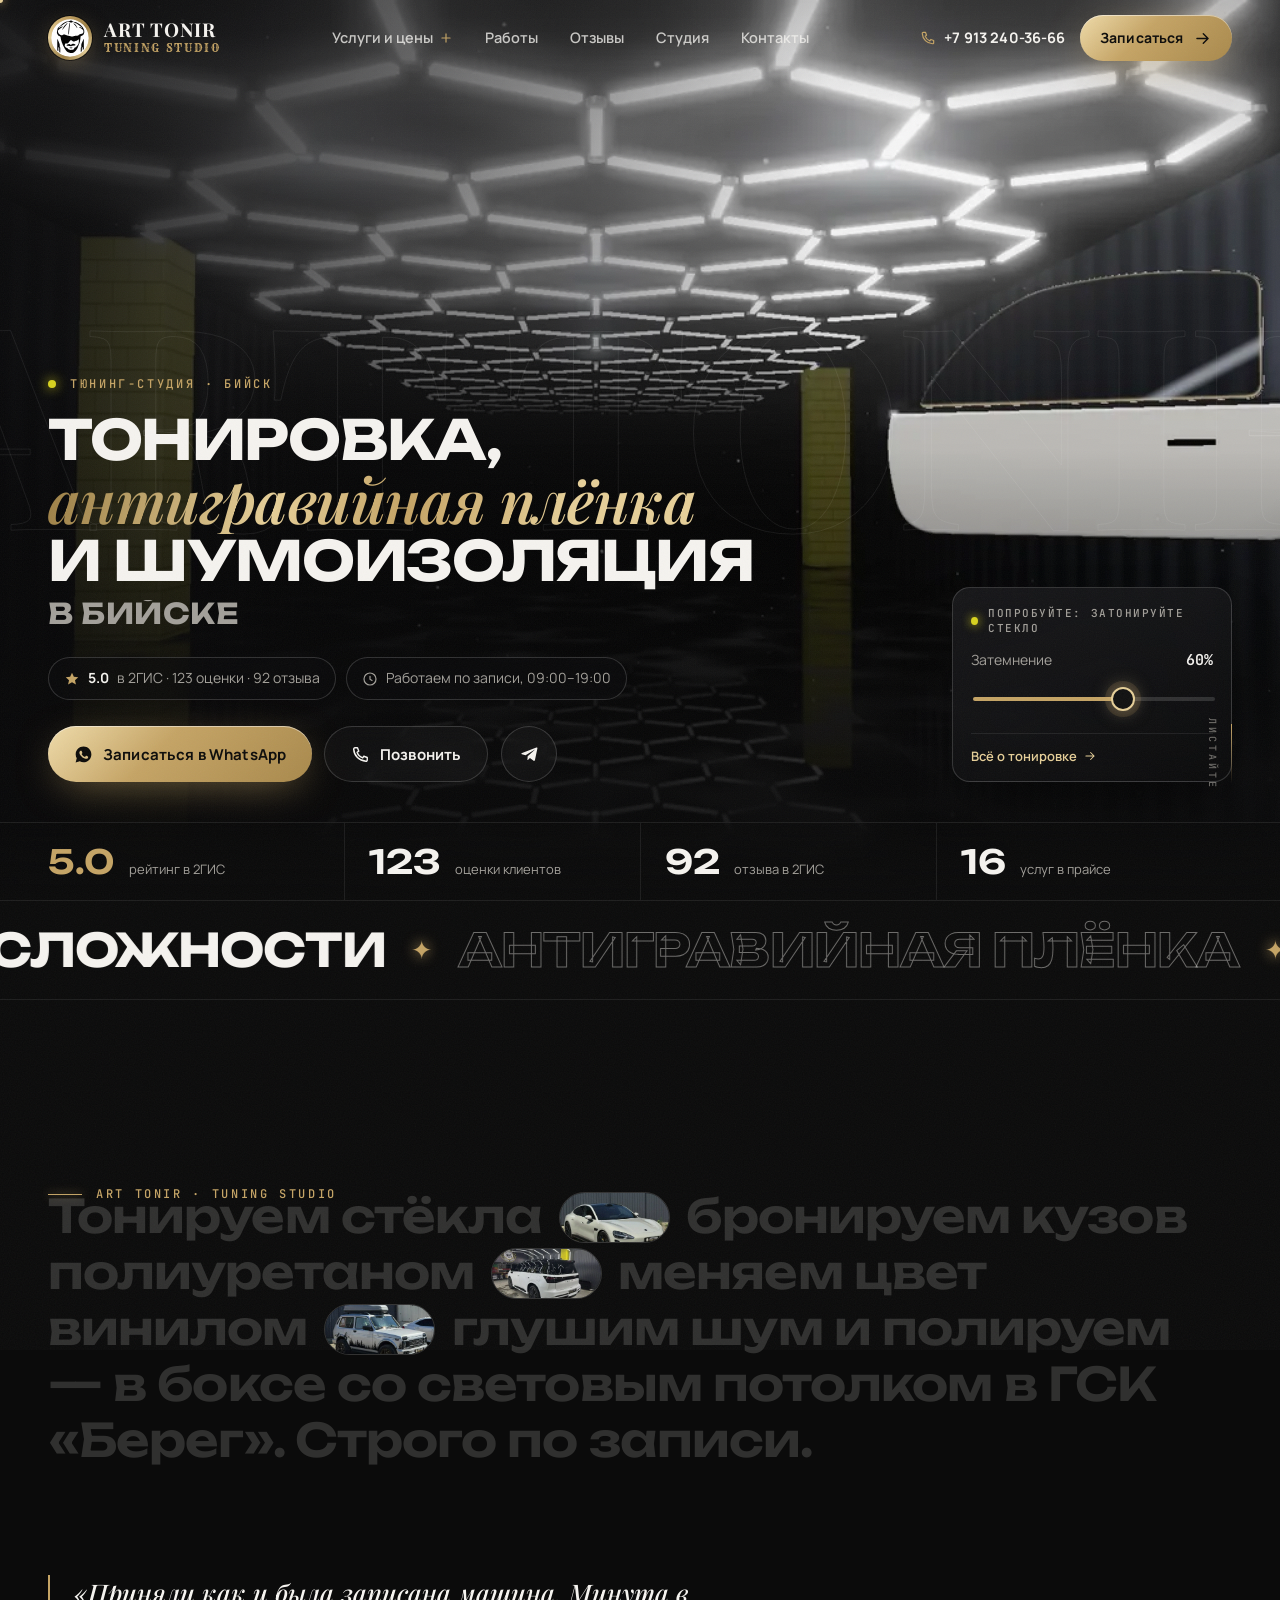
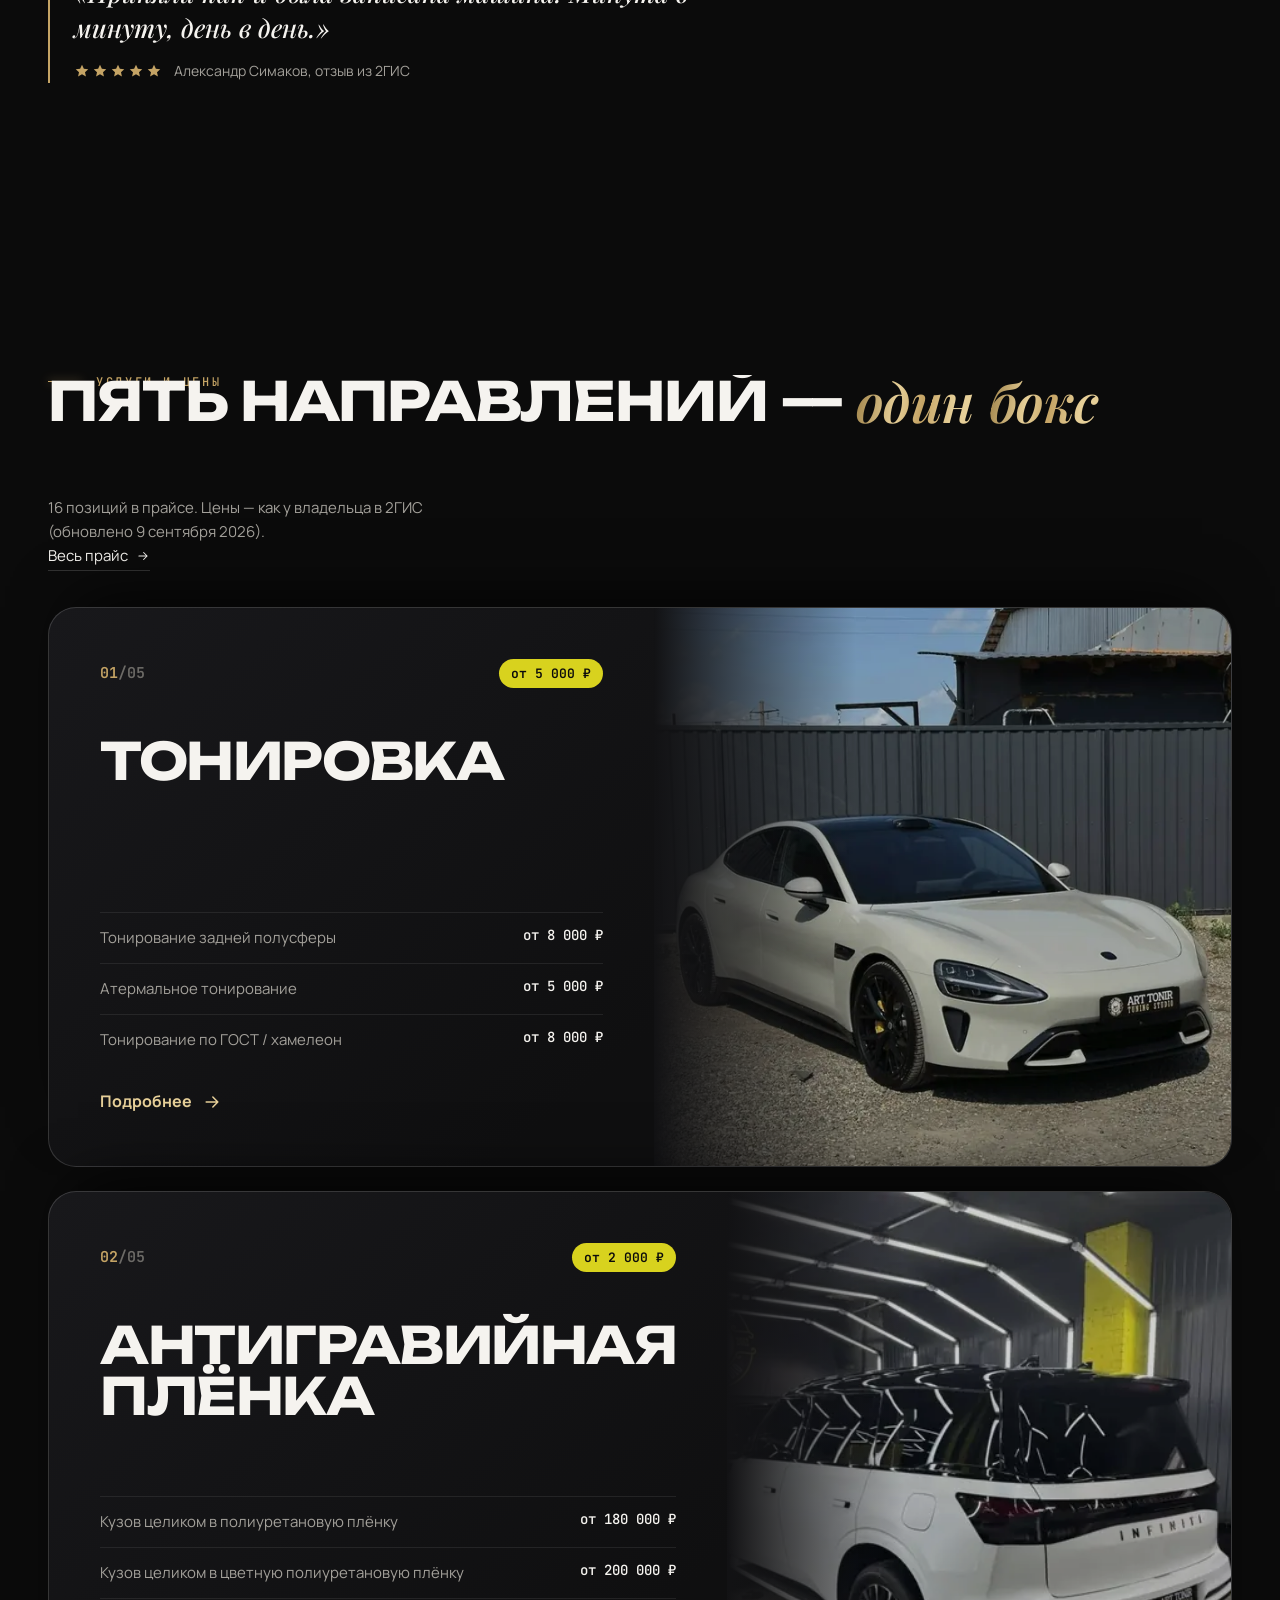
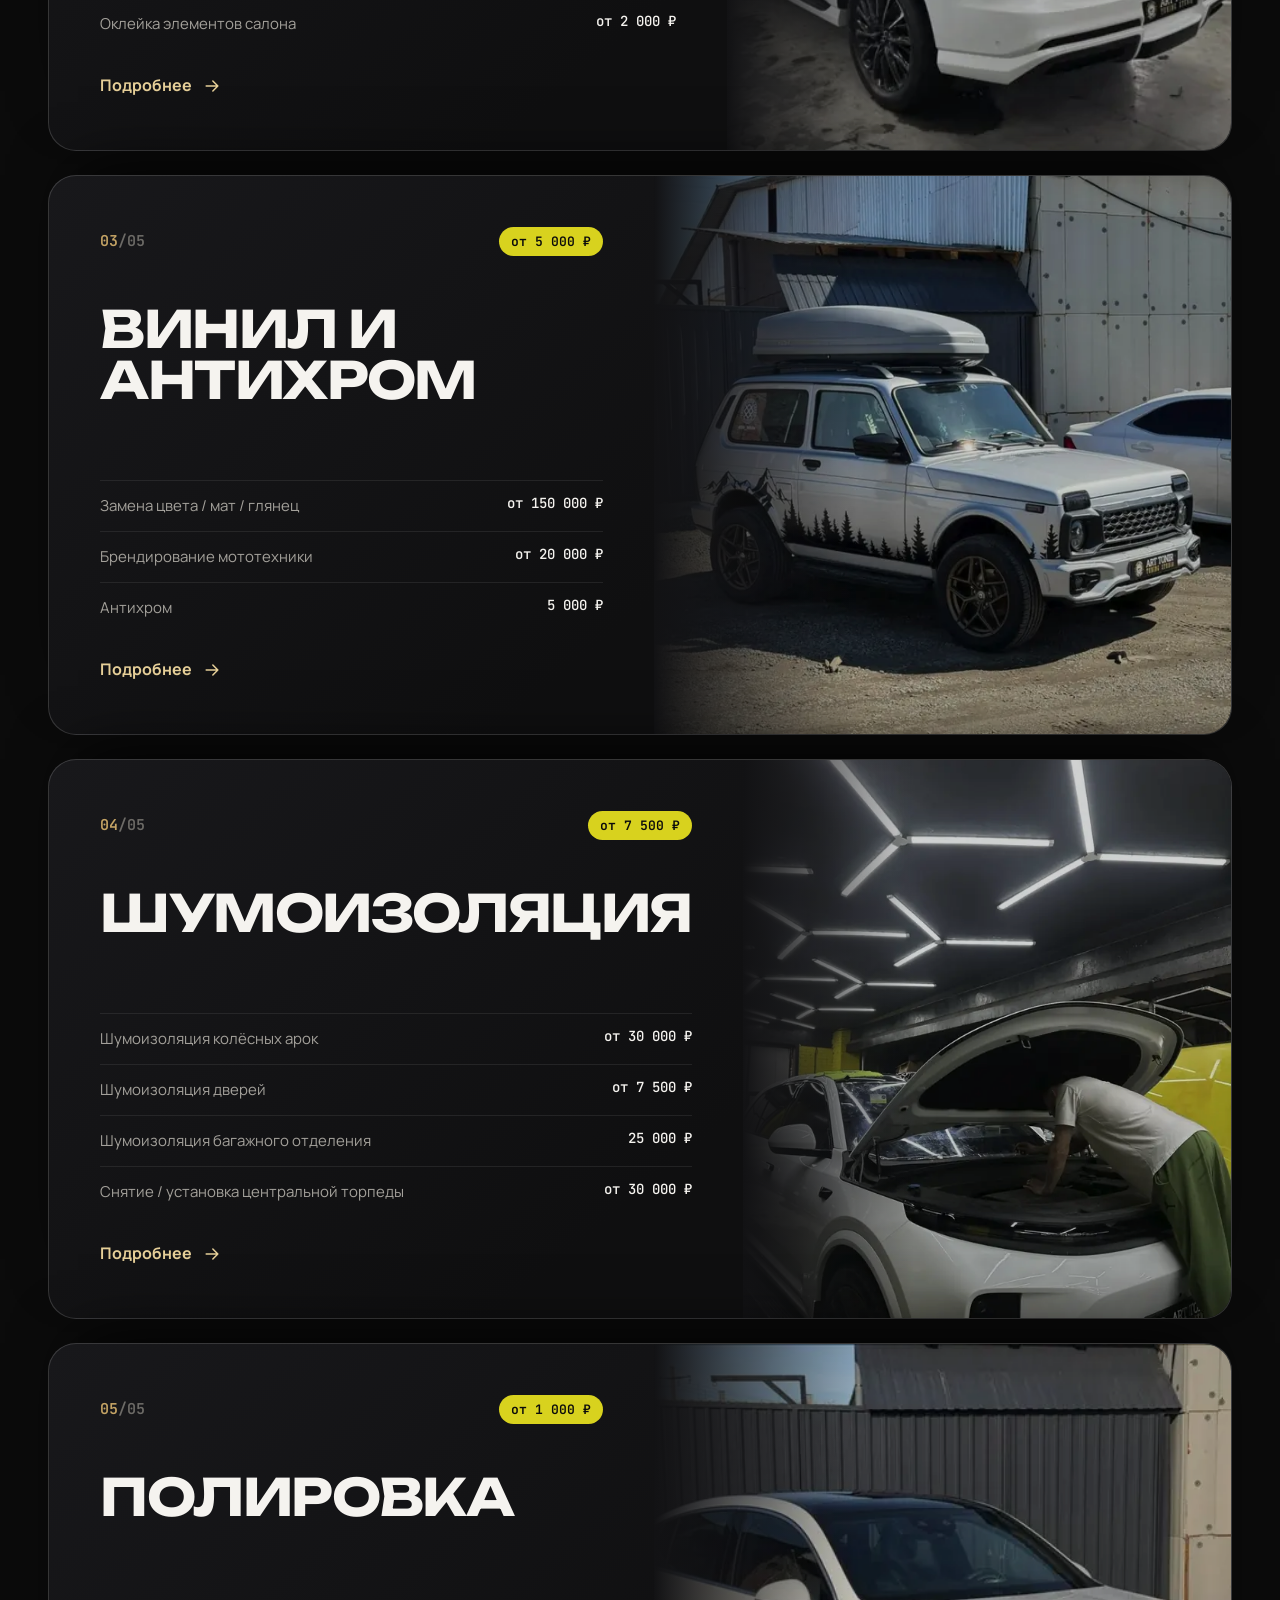
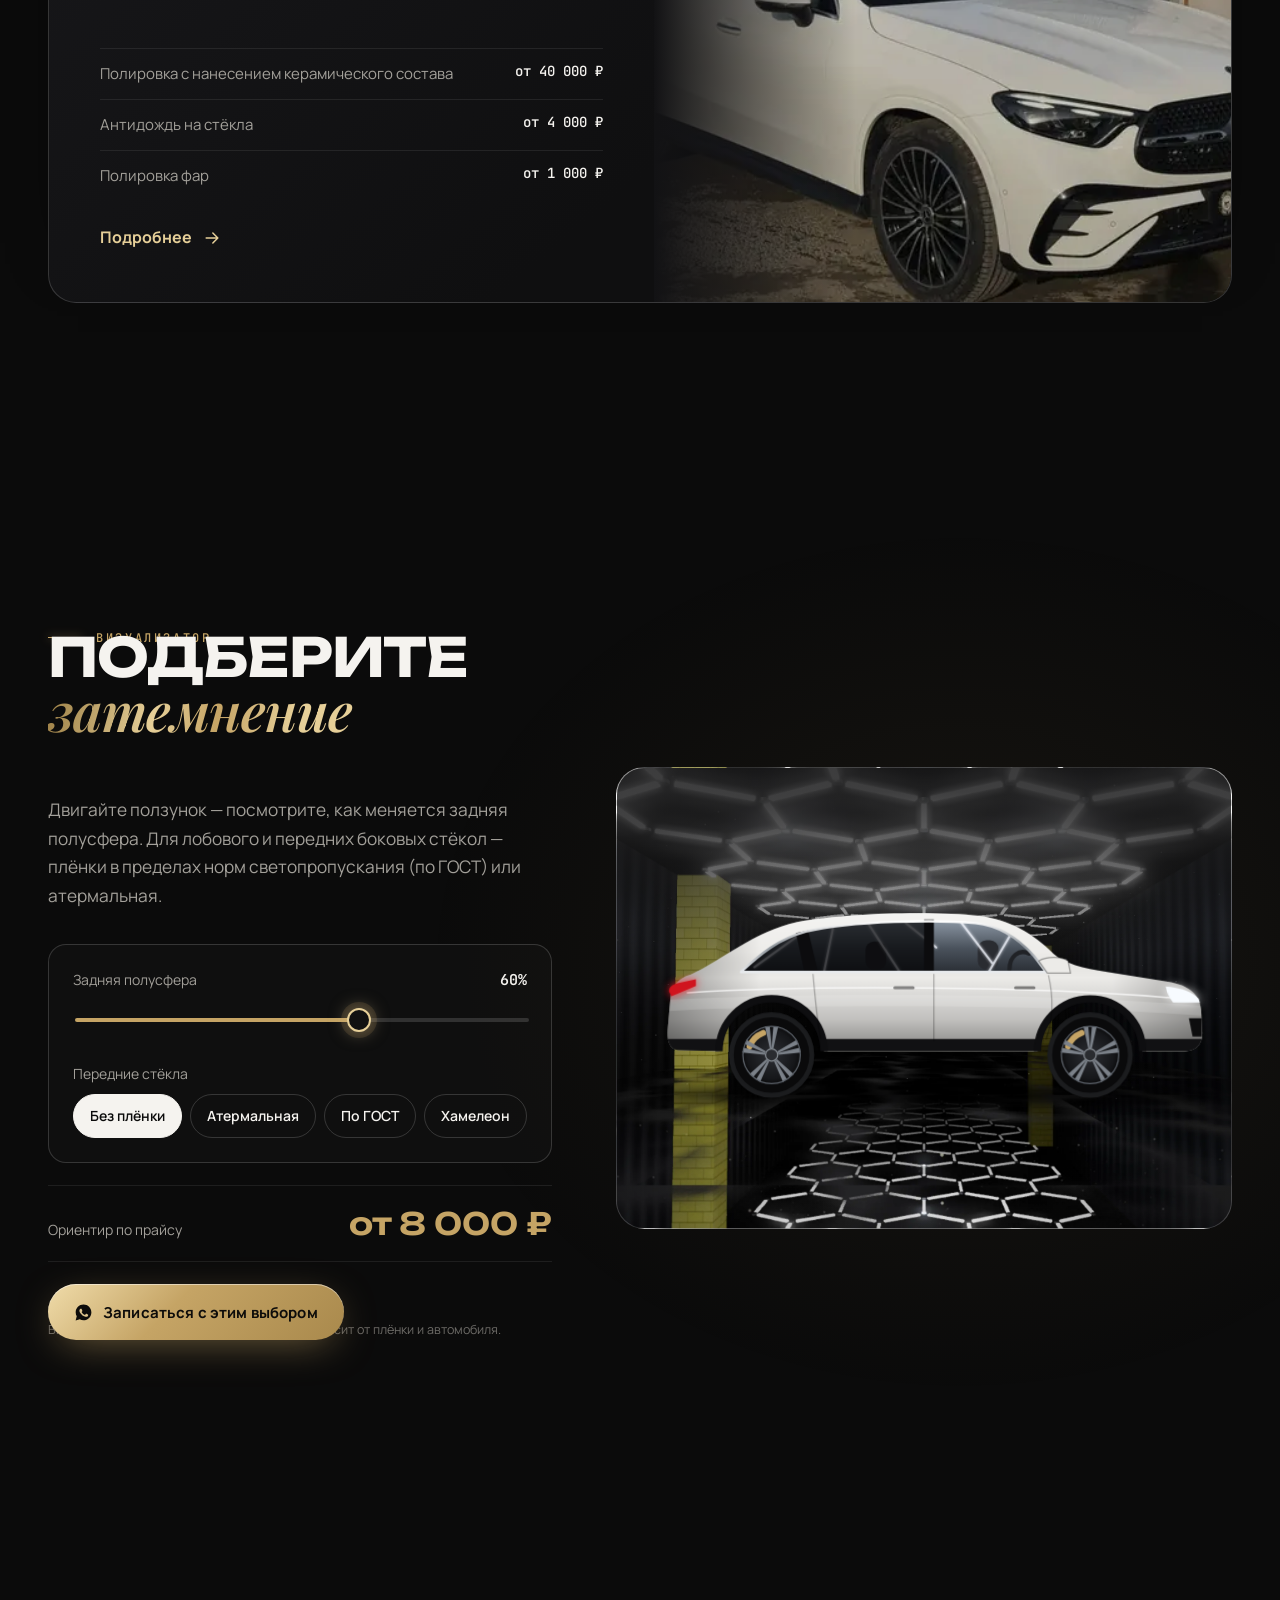
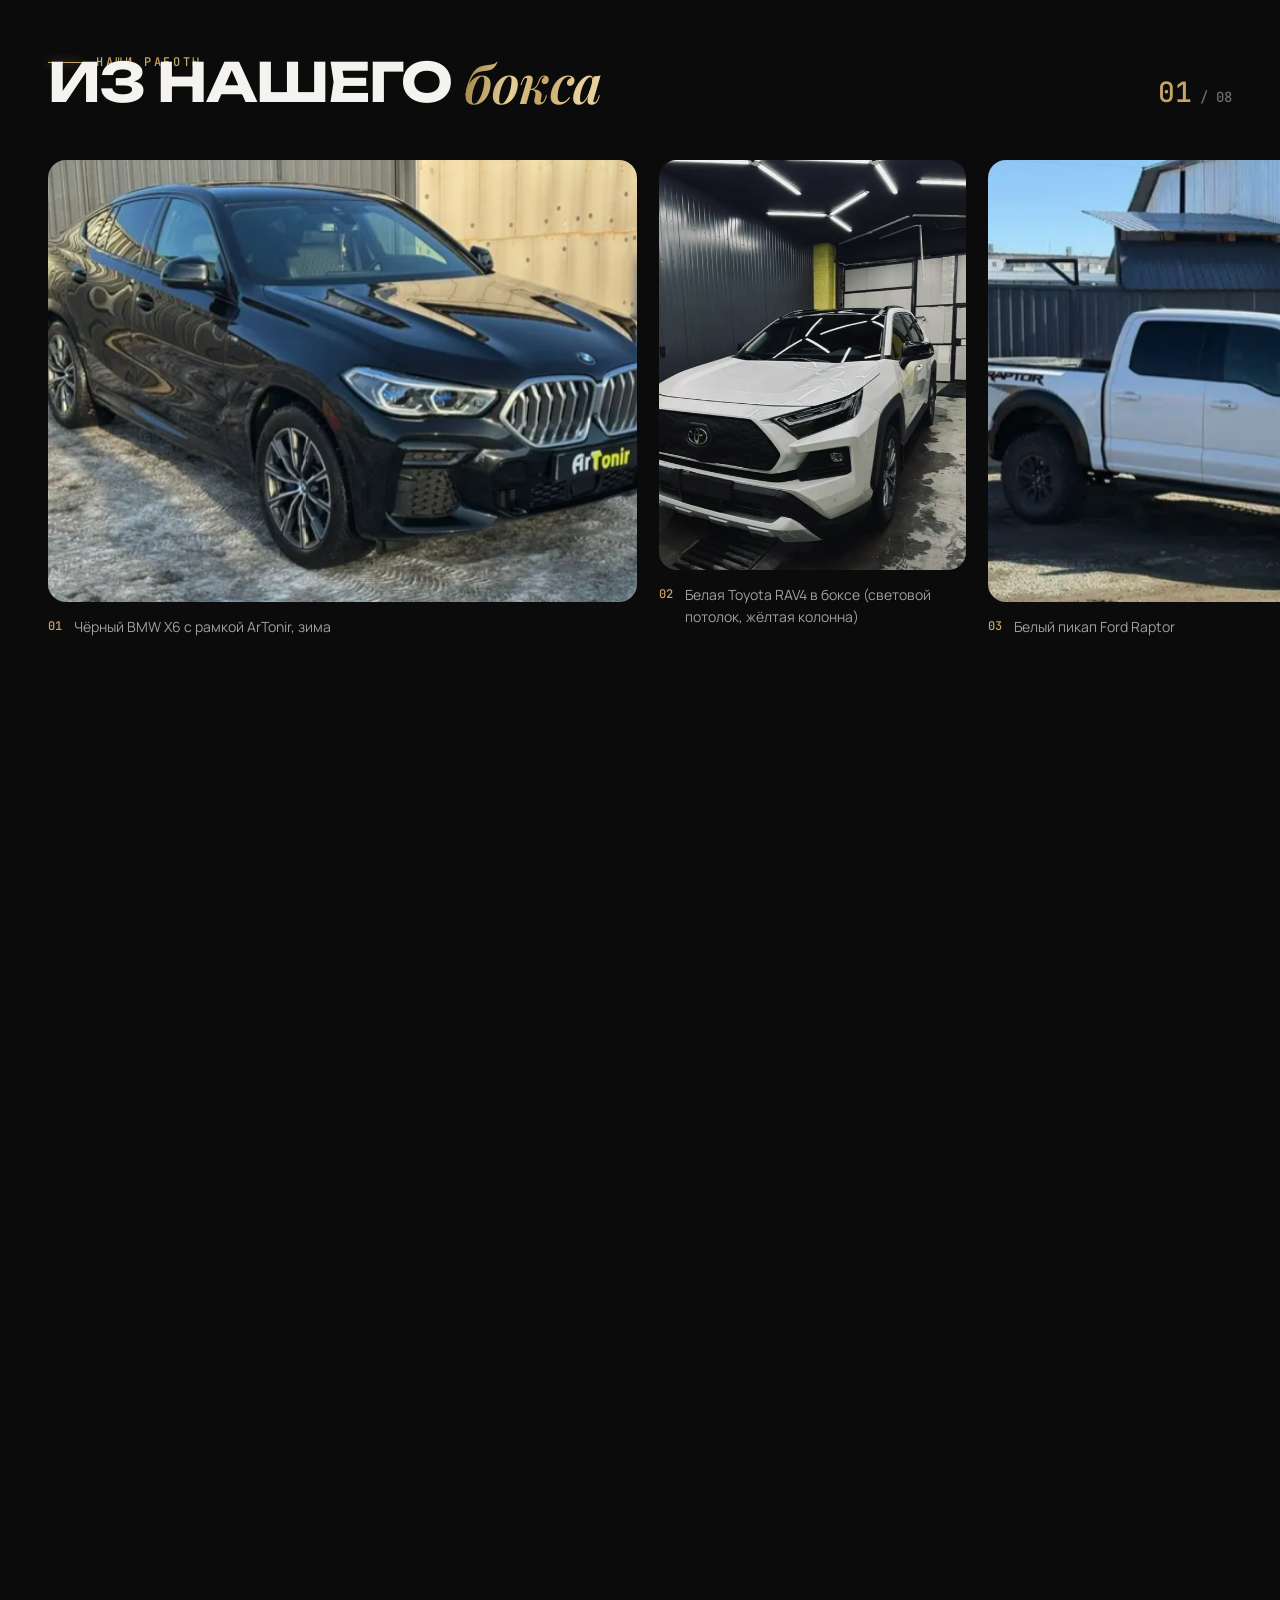
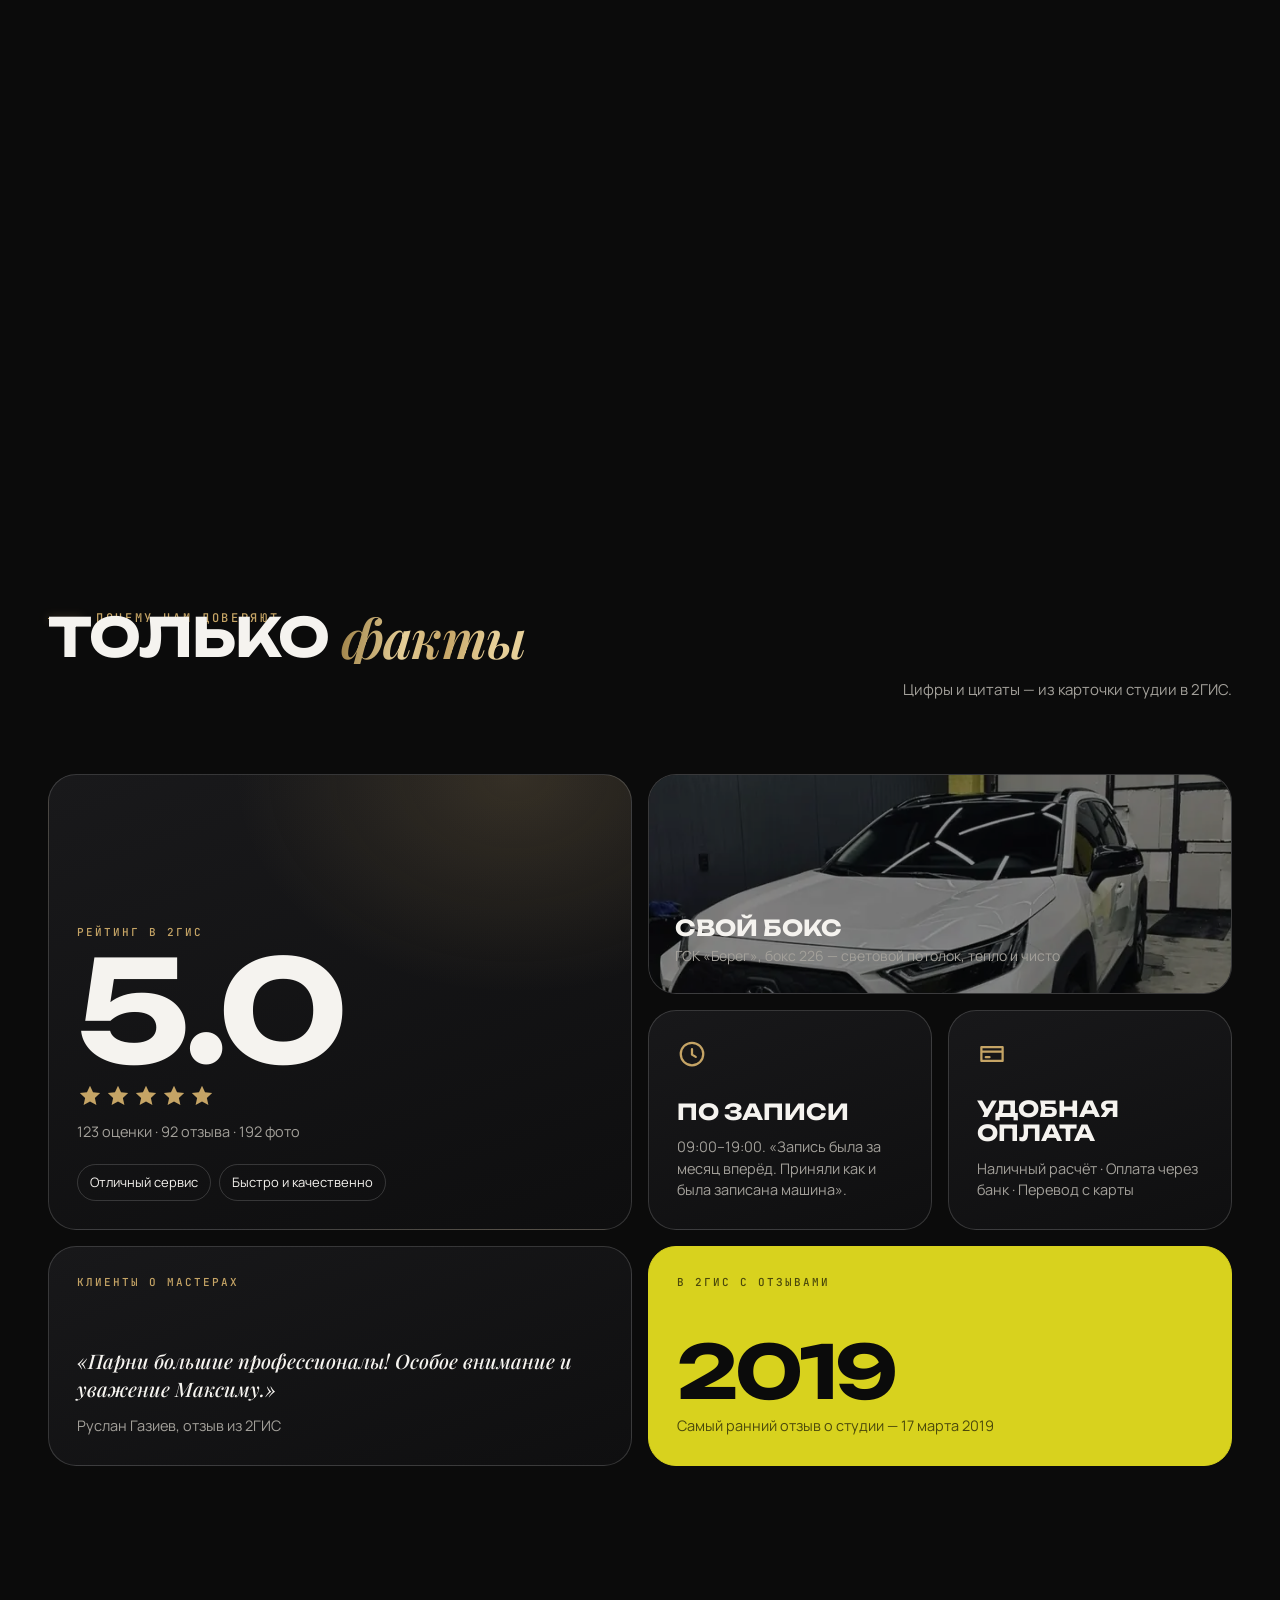
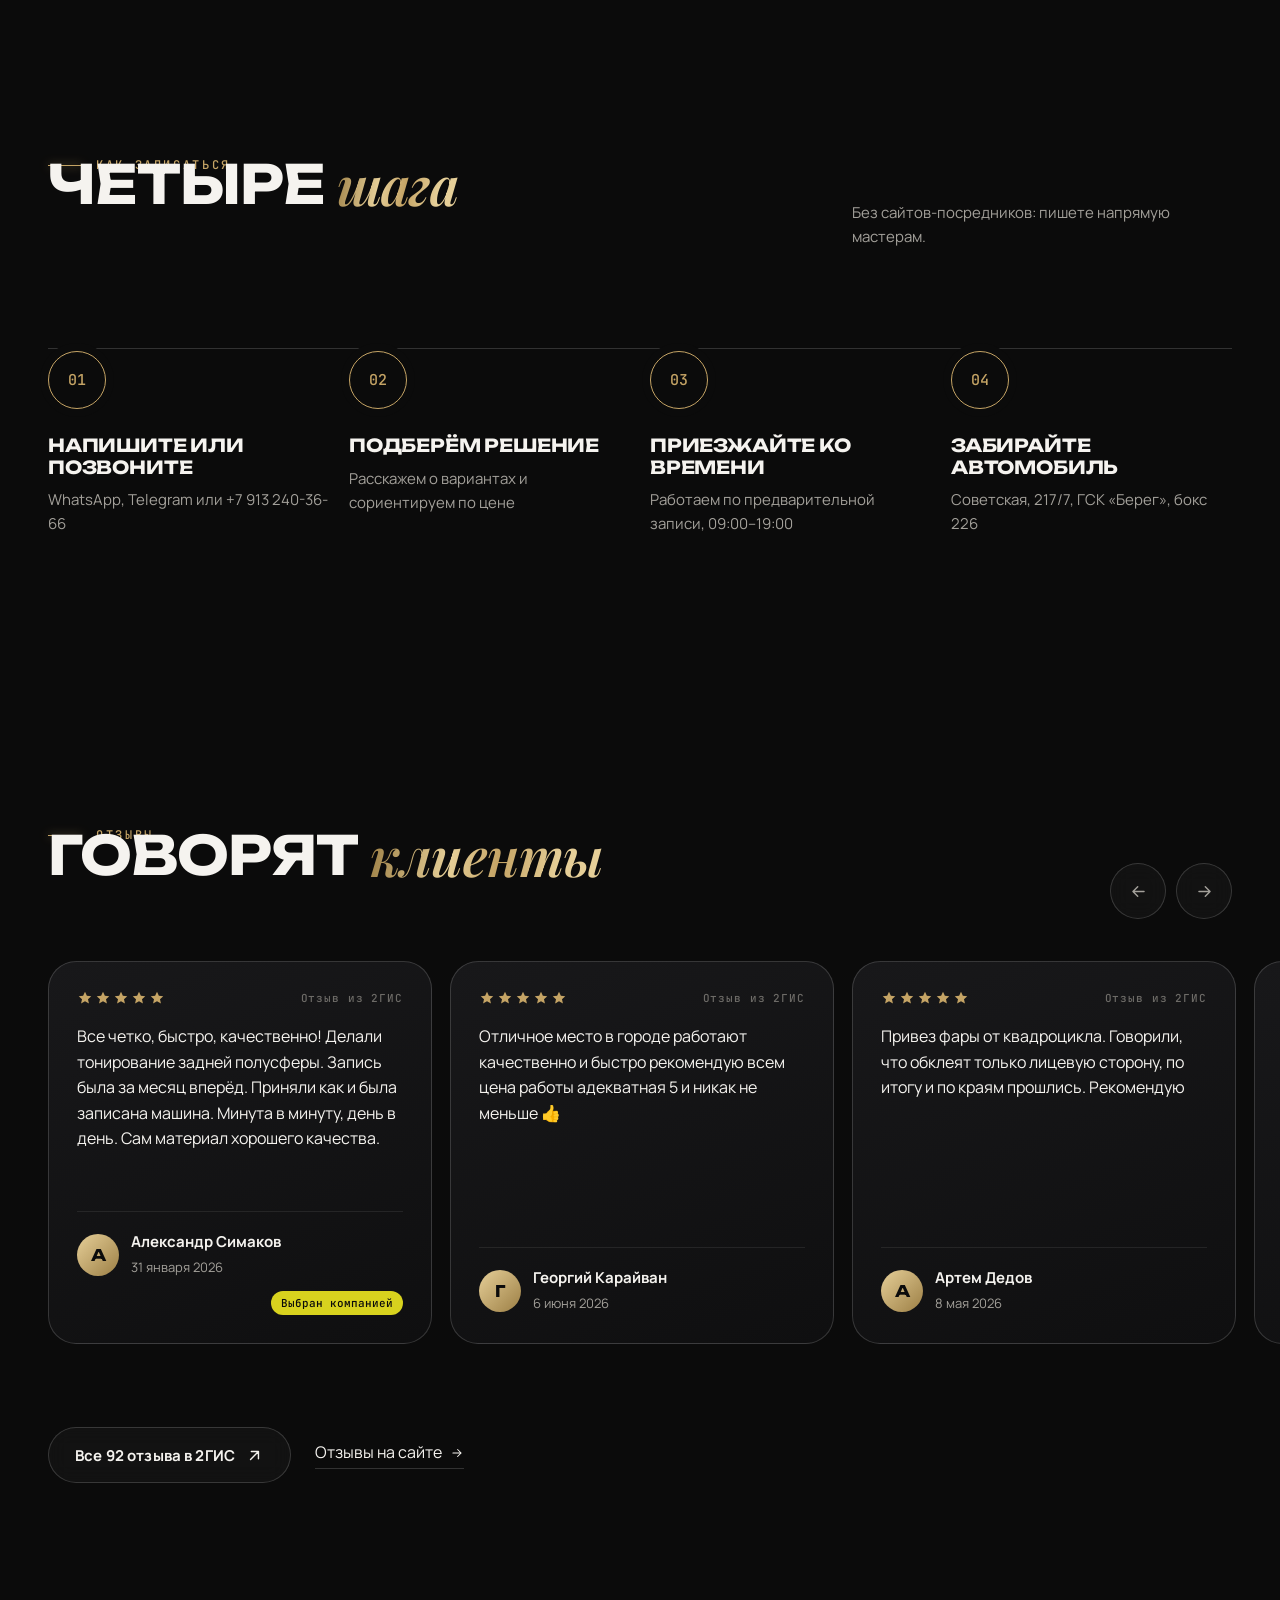
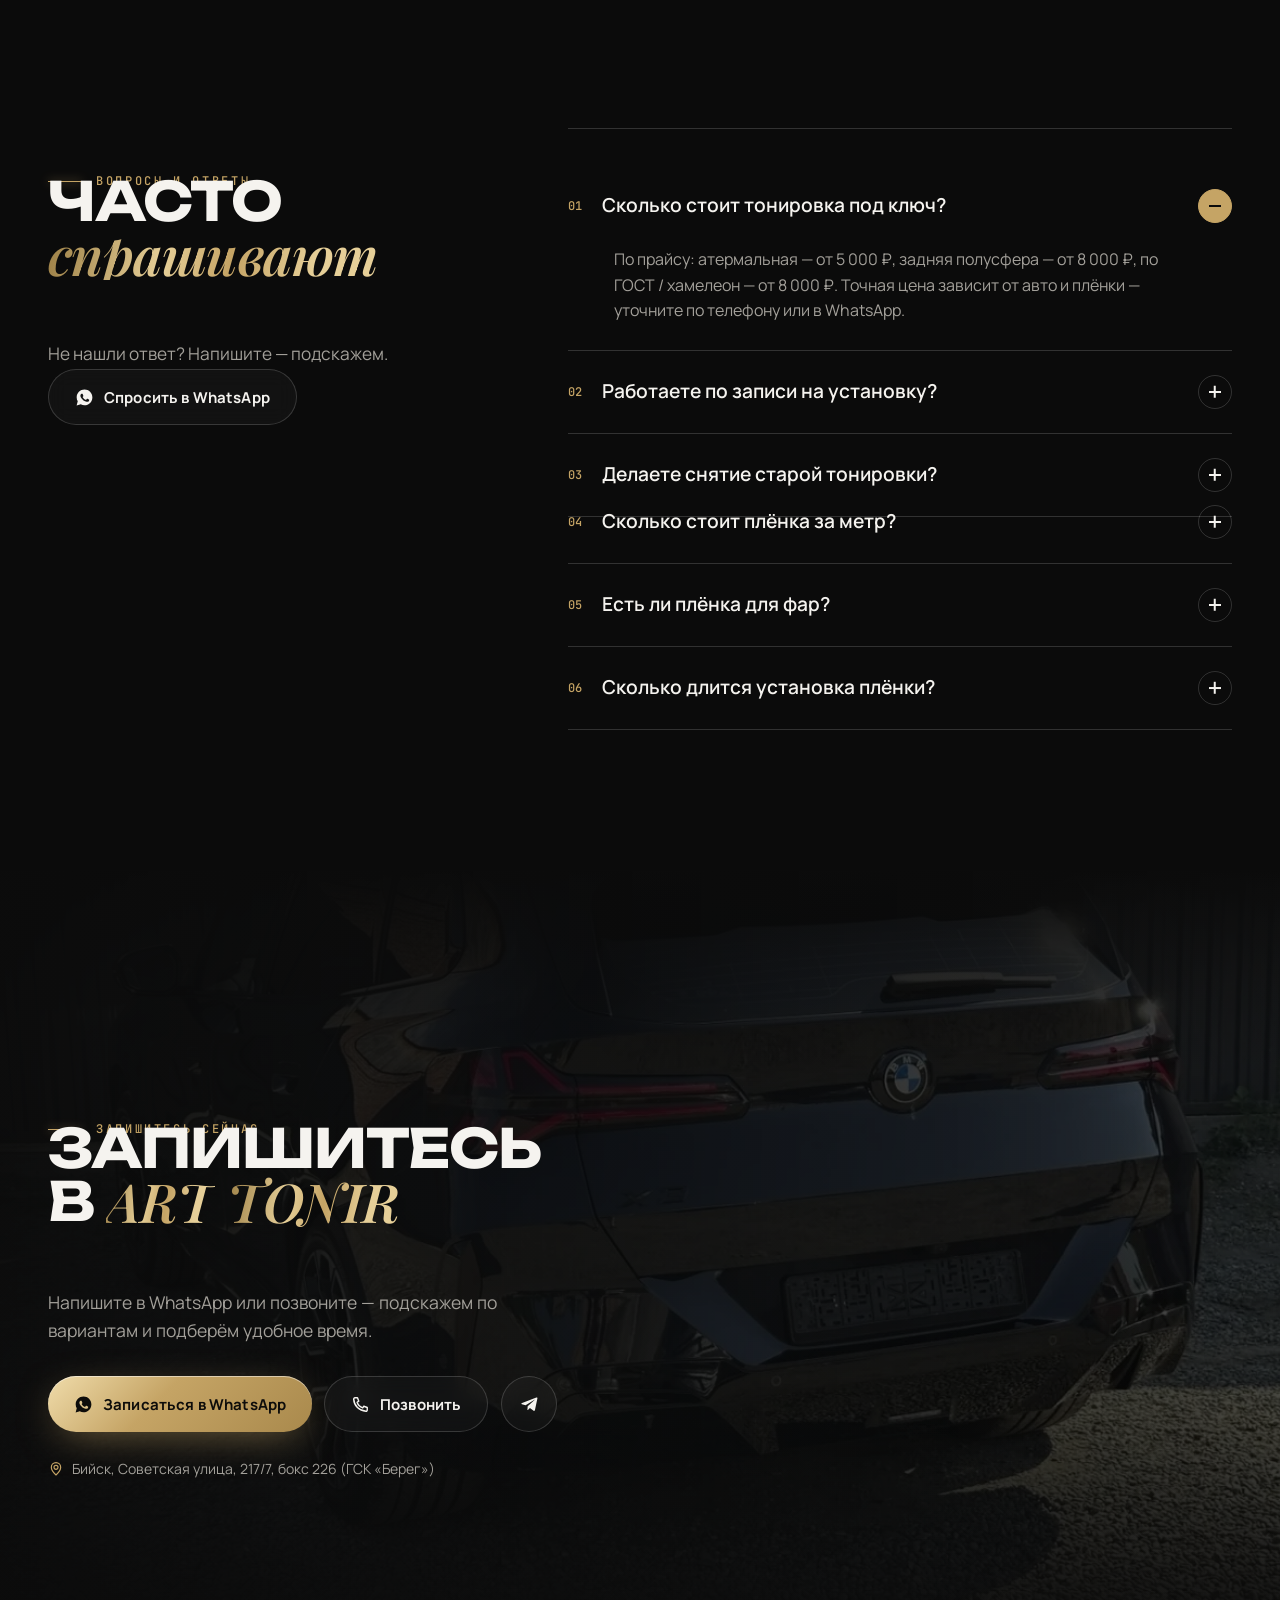
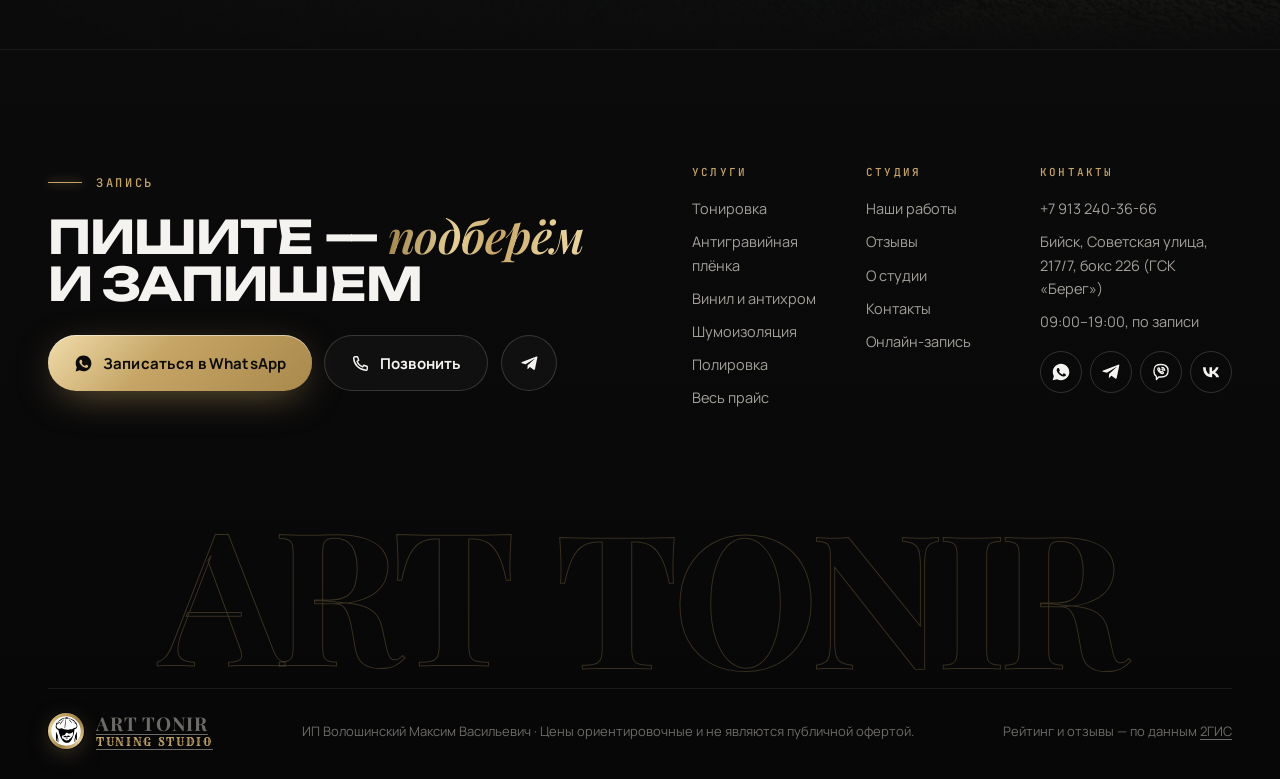
==== commit b9d47a13: "Свои рендеры вместо фото: постер 3D-сцены, фон бокса, превью ссылок; новая машина в визуализаторах -" ====
--- a/index.html
+++ b/index.html
@@ -13,6 +13,8 @@
 <meta property="og:title" content="Тонировка и антигравийная плёнка в Бийске — ART TONIR">
 <meta property="og:description" content="Тюнинг-студия ART TONIR в Бийске: тонировка от 5 000 ₽, антигравийная плёнка, оклейка винилом, шумоизоляция и полировка. Рейтинг 5.0 в 2ГИС, запись в WhatsApp.">
 <meta property="og:image" content="/assets/img/og.jpg">
+<meta property="og:image:width" content="1200">
+<meta property="og:image:height" content="630">
 <meta name="twitter:card" content="summary_large_image">
 <link rel="icon" type="image/png" sizes="32x32" href="assets/img/logo/logo-32.png">
 <link rel="apple-touch-icon" href="assets/img/logo/logo-180.png">
@@ -20,6 +22,8 @@
 <link rel="preconnect" href="https://fonts.gstatic.com" crossorigin>
 <link rel="stylesheet" href="https://fonts.googleapis.com/css2?family=Unbounded:wght@400;500;600;700;800&family=Manrope:wght@400;500;600;700;800&family=Playfair+Display:ital,wght@0,600;0,700;1,500;1,600;1,700&family=JetBrains+Mono:wght@400;500&family=Rye&display=swap">
 <link rel="stylesheet" href="assets/css/main.css?v=1">
+<link rel="preload" as="image" href="assets/img/hero/poster-1920.webp" imagesrcset="assets/img/hero/poster-1280.webp 1280w, assets/img/hero/poster-1920.webp 1920w" imagesizes="100vw" media="(min-aspect-ratio: 4/5)">
+<link rel="preload" as="image" href="assets/img/hero/poster-portrait-900.webp" media="(max-aspect-ratio: 4/5)">
 <link rel="modulepreload" href="assets/vendor/three/three.module.min.js">
 <script>(function(d){var h=d.documentElement;h.classList.add('js');if(!matchMedia('(prefers-reduced-motion: reduce)').matches){h.classList.add('anim');setTimeout(function(){if(!window.__AT_READY){h.classList.remove('anim')}},4000)}try{if(sessionStorage.getItem('at-pt')){h.classList.add('pt-in');sessionStorage.removeItem('at-pt')}}catch(e){}})(document)</script>
 <script type="importmap">{"imports":{"three":"./assets/vendor/three/three.module.min.js","three/addons/":"./assets/vendor/three/addons/"}}</script>
@@ -131,7 +135,7 @@
 
 <section class="hero" data-hero>
   <canvas class="hero__gl" aria-hidden="true"></canvas>
-  <div class="hero__fallback" aria-hidden="true"><img src="assets/img/gallery/21_toyota-rav4-white_studio_vertical-1280.webp" srcset="assets/img/gallery/21_toyota-rav4-white_studio_vertical-640.webp 640w, assets/img/gallery/21_toyota-rav4-white_studio_vertical-1280.webp 1280w" sizes="100vw" width="1280" height="1637" alt="" fetchpriority="high" decoding="async"></div>
+  <div class="hero__fallback" aria-hidden="true"><picture><source media="(max-aspect-ratio: 4/5)" srcset="assets/img/hero/poster-portrait-900.webp"><img src="assets/img/hero/poster-1920.webp" srcset="assets/img/hero/poster-1280.webp 1280w, assets/img/hero/poster-1920.webp 1920w" sizes="100vw" width="1920" height="1080" alt="" fetchpriority="high"></picture></div>
   <div class="hero__vignette" aria-hidden="true"></div>
   <div class="hero__word" aria-hidden="true"><span>ART</span><span>TONIR</span></div>
   <div class="container hero__in">
@@ -252,50 +256,75 @@
       <p class="tool__note">Визуализация условная: реальный оттенок зависит от плёнки и автомобиля.</p>
     </div>
     <div class="tool__stage tool__stage--car" data-reveal>
-      <div class="hexbg" aria-hidden="true"></div>
       <svg class="car" viewBox="0 0 1000 560" role="img" aria-label="Схема автомобиля сбоку">
   <defs>
     <linearGradient id="g-body-tint" x1="0" y1="0" x2="0" y2="1">
-      <stop offset="0" stop-color="#fff" stop-opacity=".55"/>
-      <stop offset=".38" stop-color="#fff" stop-opacity=".06"/>
-      <stop offset=".42" stop-color="#000" stop-opacity=".0"/>
-      <stop offset="1" stop-color="#000" stop-opacity=".5"/>
+      <stop offset="0" stop-color="#fff" stop-opacity=".5"/>
+      <stop offset=".3" stop-color="#fff" stop-opacity=".08"/>
+      <stop offset=".46" stop-color="#000" stop-opacity="0"/>
+      <stop offset=".72" stop-color="#000" stop-opacity=".18"/>
+      <stop offset="1" stop-color="#000" stop-opacity=".55"/>
     </linearGradient>
-    <linearGradient id="g-sky-tint" x1="0" y1="0" x2="1" y2="1">
-      <stop offset="0" stop-color="#e9eef3"/><stop offset=".55" stop-color="#9aa6b2"/><stop offset="1" stop-color="#5d6772"/>
+    <linearGradient id="g-side-tint" x1="0" y1="0" x2="1" y2="0">
+      <stop offset="0" stop-color="#000" stop-opacity=".35"/><stop offset=".18" stop-color="#000" stop-opacity="0"/>
+      <stop offset=".82" stop-color="#000" stop-opacity="0"/><stop offset="1" stop-color="#000" stop-opacity=".3"/>
+    </linearGradient>
+    <linearGradient id="g-sky-tint" x1="0" y1="0" x2="0" y2="1">
+      <stop offset="0" stop-color="#9aa6b3"/><stop offset=".55" stop-color="#4b535d"/><stop offset="1" stop-color="#262a30"/>
     </linearGradient>
     <linearGradient id="g-cham-tint" x1="0" y1="0" x2="1" y2="0">
       <stop offset="0" stop-color="#6b3cff"/><stop offset=".35" stop-color="#18c5b5"/><stop offset=".7" stop-color="#3f7bff"/><stop offset="1" stop-color="#b04cff"/>
       <animateTransform attributeName="gradientTransform" type="translate" values="-0.6 0;0.6 0;-0.6 0" dur="6s" repeatCount="indefinite"/>
     </linearGradient>
     <linearGradient id="g-chrome-tint" x1="0" y1="0" x2="0" y2="1"><stop offset="0" stop-color="#fff"/><stop offset=".5" stop-color="#8d949b"/><stop offset="1" stop-color="#e8ebee"/></linearGradient>
-    <radialGradient id="g-rim-tint" cx=".5" cy=".5" r=".5"><stop offset="0" stop-color="#3a3d42"/><stop offset=".75" stop-color="#1b1c1f"/><stop offset="1" stop-color="#0c0c0d"/></radialGradient>
-    <clipPath id="c-glass-tint"><path d="M190 186C214 152 244 128 292 121L318 120V188H190Z M334 119H486V188H334Z M502 117H560C592 117 614 124 632 136L698 184V188H502Z"/></clipPath>
+    <radialGradient id="g-rim-tint" cx=".5" cy=".5" r=".5"><stop offset="0" stop-color="#2c2e33"/><stop offset=".8" stop-color="#16171a"/><stop offset="1" stop-color="#0a0a0b"/></radialGradient>
+    <linearGradient id="g-fade-tint" x1="0" y1="0" x2="0" y2="1"><stop offset="0" stop-color="#fff" stop-opacity=".9"/><stop offset=".35" stop-color="#fff" stop-opacity="0"/></linearGradient>
+    <mask id="m-fade-tint" maskUnits="userSpaceOnUse" x="0" y="392" width="1000" height="300"><rect x="0" y="392" width="1000" height="300" fill="url(#g-fade-tint)"/></mask>
+    <clipPath id="c-glass-tint"><path d="M200 190C232 160 262 136 306 124C384 106 522 104 584 110C622 114 652 132 680 164L700 190Z"/></clipPath>
+    <clipPath id="c-body-tint"><path d="M96 318C82 316 78 300 80 282L84 236C86 214 96 200 118 194C170 170 220 124 292 108C380 92 520 90 590 98C640 104 680 128 712 160C730 176 760 184 800 190L900 206C936 212 952 228 954 252L956 290C956 310 946 318 928 320H858A86 86 0 0 0 686 320H336A86 86 0 0 0 164 320Z"/></clipPath>
   </defs>
-  <linearGradient id="g-fade-tint" x1="0" y1="0" x2="0" y2="1"><stop offset="0" stop-color="#fff" stop-opacity=".9"/><stop offset=".35" stop-color="#fff" stop-opacity="0"/></linearGradient>
-  <mask id="m-fade-tint" maskUnits="userSpaceOnUse" x="0" y="392" width="1000" height="300"><rect x="0" y="392" width="1000" height="300" fill="url(#g-fade-tint)"/></mask>
   <use href="#car-main-tint" class="car__refl-g" transform="translate(0 784) scale(1 -1)" mask="url(#m-fade-tint)"/>
-  <ellipse class="car__shadow" cx="520" cy="392" rx="440" ry="16"/>
+  <ellipse class="car__shadow" cx="518" cy="392" rx="460" ry="14"/>
   <g id="car-main-tint">
-  <path class="car__body" d="M122 320C104 318 98 302 98 286L100 238C101 216 108 202 124 194L162 172C204 132 240 112 302 104L560 100C600 99 628 106 654 122L744 182C802 188 870 196 908 210C932 220 944 236 946 256L948 290C948 308 938 318 920 320H844A78 78 0 0 0 690 320H336A78 78 0 0 0 182 320Z"/>
-  <path class="car__shade" fill="url(#g-body-tint)" d="M122 320C104 318 98 302 98 286L100 238C101 216 108 202 124 194L162 172C204 132 240 112 302 104L560 100C600 99 628 106 654 122L744 182C802 188 870 196 908 210C932 220 944 236 946 256L948 290C948 308 938 318 920 320H844A78 78 0 0 0 690 320H336A78 78 0 0 0 182 320Z"/>
-  <path class="car__gloss" d="M170 214C400 204 700 204 920 224" />
-  <path class="car__sill" d="M340 306H688"/>
-  <g class="car__glass" clip-path="url(#c-glass-tint)">
-    <rect x="180" y="110" width="530" height="90" fill="url(#g-sky-tint)"/>
-    <g class="car__inside"><rect x="236" y="138" width="34" height="40" rx="12"/><rect x="398" y="134" width="40" height="46" rx="14"/><rect x="556" y="136" width="40" height="44" rx="14"/><path d="M620 170h70v14h-70z"/></g>
-    <path class="car__refl" d="M260 110 L330 110 L250 200 L180 200Z M520 110 L560 110 L480 200 L440 200Z"/>
-    <path class="tint tint--rear" d="M180 110H494V200H180Z"/>
-    <path class="tint tint--front" d="M494 110H710V200H494Z"/>
-  </g>
-  <path class="car__pillars" d="M318 118H334V190H318Z M486 116H502V190H486Z"/>
-  <path class="car__chrome" d="M188 190H700"/>
-  <path class="car__lines" d="M494 192V300 M334 192C334 230 330 270 318 300 M700 196V280C702 296 696 304 688 306 M470 214h22 M664 214h22"/>
-  <path class="car__mirror" d="M690 176C700 168 722 168 730 176L734 192H700Z"/>
-  <path class="car__tail" d="M100 218C100 208 106 202 116 200L132 196V226L102 230Z"/>
-  <path class="car__head" d="M892 214C912 216 930 224 938 236L940 244H902C896 236 892 226 892 214Z"/>
-  <path class="car__grille" d="M940 262H948V282H942Z"/>
-  <g class="car__wheel" transform="translate(258 330)"><circle r="62" class="car__tire"/><circle r="44" fill="url(#g-rim-tint)"/><g class="car__spokes"><path transform="rotate(0)" d="M-5 -10 L-9 -40 L9 -40 L5 -10Z"/><path transform="rotate(72)" d="M-5 -10 L-9 -40 L9 -40 L5 -10Z"/><path transform="rotate(144)" d="M-5 -10 L-9 -40 L9 -40 L5 -10Z"/><path transform="rotate(216)" d="M-5 -10 L-9 -40 L9 -40 L5 -10Z"/><path transform="rotate(288)" d="M-5 -10 L-9 -40 L9 -40 L5 -10Z"/></g><circle r="9" class="car__hub"/></g><g class="car__wheel" transform="translate(766 330)"><circle r="62" class="car__tire"/><circle r="44" fill="url(#g-rim-tint)"/><g class="car__spokes"><path transform="rotate(0)" d="M-5 -10 L-9 -40 L9 -40 L5 -10Z"/><path transform="rotate(72)" d="M-5 -10 L-9 -40 L9 -40 L5 -10Z"/><path transform="rotate(144)" d="M-5 -10 L-9 -40 L9 -40 L5 -10Z"/><path transform="rotate(216)" d="M-5 -10 L-9 -40 L9 -40 L5 -10Z"/><path transform="rotate(288)" d="M-5 -10 L-9 -40 L9 -40 L5 -10Z"/></g><circle r="9" class="car__hub"/></g>
+    <path class="car__body" d="M96 318C82 316 78 300 80 282L84 236C86 214 96 200 118 194C170 170 220 124 292 108C380 92 520 90 590 98C640 104 680 128 712 160C730 176 760 184 800 190L900 206C936 212 952 228 954 252L956 290C956 310 946 318 928 320H858A86 86 0 0 0 686 320H336A86 86 0 0 0 164 320Z"/>
+    <g clip-path="url(#c-body-tint)">
+      <rect x="70" y="80" width="900" height="260" fill="url(#g-body-tint)" class="car__shade"/>
+      <rect x="70" y="80" width="900" height="260" fill="url(#g-side-tint)"/>
+      <path class="car__band" d="M80 236C300 224 700 224 960 246V262C700 242 300 242 80 254Z"/>
+      <path class="car__clad" d="M60 300H990V330H60Z"/>
+    </g>
+    <path class="car__gloss" d="M112 224C300 212 700 212 944 236"/>
+    <path class="car__arch" d="M164 320A86 86 0 0 1 336 320M686 320A86 86 0 0 1 858 320"/>
+    <g class="car__glass" clip-path="url(#c-glass-tint)">
+      <rect x="190" y="96" width="520" height="100" fill="url(#g-sky-tint)"/>
+      <g class="car__inside"><rect x="404" y="140" width="34" height="46" rx="14"/><rect x="588" y="138" width="34" height="48" rx="14"/><path d="M640 186C640 164 656 152 672 160" fill="none" stroke="#202226" stroke-width="7" stroke-linecap="round"/></g>
+      <path class="car__led" d="M222 182L300 126M352 112L336 190M408 110L460 190M470 110L520 150M560 108L612 176M640 132L606 190"/>
+      <path class="tint tint--rear" d="M190 96H508V196H190Z"/>
+      <path class="tint tint--front" d="M508 96H710V196H508Z"/>
+    </g>
+    <path class="car__pillars" d="M290 126L310 122L326 190H304ZM500 104H516V190H500Z"/>
+    <path class="car__chrome" stroke="url(#g-chrome-tint)" d="M200 190C232 160 262 136 306 124C384 106 522 104 584 110C622 114 652 132 680 164L700 190Z"/>
+    <path class="car__lines" d="M516 194V302M318 194C322 240 326 276 330 298M704 196C712 230 712 270 700 300"/>
+    <path class="car__handle" d="M452 216h30M650 216h30"/>
+    <path class="car__mirror" d="M688 172C700 164 726 164 736 172L740 192H702Z"/>
+    <path class="car__tail" d="M82 222C82 214 88 210 98 208L126 202V213L86 230Z"/>
+    <path class="car__head" d="M896 214C918 216 940 222 950 234L952 240H908C902 232 898 224 896 214Z"/>
+    <path class="car__grille" d="M934 266H955V296H940Z"/>
+    <g class="car__wheel" transform="translate(250 326)">
+      <circle r="66" class="car__tire"/>
+      <circle r="49" fill="url(#g-rim-tint)"/>
+      <path class="car__caliper" d="M-36 -14A38 38 0 0 1 -14 -36"/>
+      <g class="car__spokes"><path transform="rotate(0)" d="M-3 -11L-11 -47H-3L0 -11ZM3 -11L11 -47H3L0 -11Z"/><path transform="rotate(72)" d="M-3 -11L-11 -47H-3L0 -11ZM3 -11L11 -47H3L0 -11Z"/><path transform="rotate(144)" d="M-3 -11L-11 -47H-3L0 -11ZM3 -11L11 -47H3L0 -11Z"/><path transform="rotate(216)" d="M-3 -11L-11 -47H-3L0 -11ZM3 -11L11 -47H3L0 -11Z"/><path transform="rotate(288)" d="M-3 -11L-11 -47H-3L0 -11ZM3 -11L11 -47H3L0 -11Z"/></g>
+      <circle r="47" class="car__lip"/>
+      <circle r="10" class="car__hub"/>
+    </g><g class="car__wheel" transform="translate(772 326)">
+      <circle r="66" class="car__tire"/>
+      <circle r="49" fill="url(#g-rim-tint)"/>
+      <path class="car__caliper" d="M-36 -14A38 38 0 0 1 -14 -36"/>
+      <g class="car__spokes"><path transform="rotate(0)" d="M-3 -11L-11 -47H-3L0 -11ZM3 -11L11 -47H3L0 -11Z"/><path transform="rotate(72)" d="M-3 -11L-11 -47H-3L0 -11ZM3 -11L11 -47H3L0 -11Z"/><path transform="rotate(144)" d="M-3 -11L-11 -47H-3L0 -11ZM3 -11L11 -47H3L0 -11Z"/><path transform="rotate(216)" d="M-3 -11L-11 -47H-3L0 -11ZM3 -11L11 -47H3L0 -11Z"/><path transform="rotate(288)" d="M-3 -11L-11 -47H-3L0 -11ZM3 -11L11 -47H3L0 -11Z"/></g>
+      <circle r="47" class="car__lip"/>
+      <circle r="10" class="car__hub"/>
+    </g>
   </g>
 </svg>
     </div>
--- a/assets/css/main.css
+++ b/assets/css/main.css
@@ -286,7 +286,7 @@
 .hero__gl { position: absolute; inset: 0; width: 100%; height: 100%; z-index: 0; opacity: 0; transition: opacity 1.2s; }
 .gl-on .hero__gl { opacity: 1; }
 .hero__fallback { position: absolute; inset: 0; z-index: 0; }
-.hero__fallback img { width: 100%; height: 100%; object-fit: cover; object-position: 60% 30%; filter: brightness(.55) saturate(.9); }
+.hero__fallback picture, .hero__fallback img { display: block; width: 100%; height: 100%; object-fit: cover; object-position: 50% 50%; }
 .gl-on .hero__fallback { opacity: 0; transition: opacity 1.2s .4s; }
 .hero__vignette { position: absolute; inset: 0; z-index: 1; pointer-events: none; background: radial-gradient(120% 90% at 70% 40%, transparent 30%, rgba(7, 7, 8, .55) 70%, #070708 100%), linear-gradient(to top, #0b0b0b 0%, rgba(11, 11, 11, .4) 28%, transparent 50%), linear-gradient(90deg, rgba(7,7,8,.82) 0%, rgba(7,7,8,.35) 45%, transparent 65%); }
 .hero__word { position: absolute; z-index: 1; left: 50%; top: 46%; transform: translate(-50%, -50%); display: flex; gap: .2em; pointer-events: none; font: 700 clamp(5rem, 22vw, 24rem)/0.8 var(--f-serif); letter-spacing: -0.03em; color: transparent; -webkit-text-stroke: 1px rgba(255, 255, 255, 0.07); white-space: nowrap; }
@@ -405,8 +405,9 @@
 .tool__meter span { color: var(--muted); font-size: 14px; }
 .tool__meter b { font: 600 28px var(--f-display); }
 .tool__stage { position: relative; border-radius: var(--r-lg); overflow: hidden; border: 1px solid var(--line-2); background: radial-gradient(90% 80% at 50% 0%, #1d1e21 0%, #0c0c0d 70%); min-height: 360px; }
-.tool__stage--car { display: grid; place-items: center; padding: 0 clamp(6px, 1.5vw, 20px); aspect-ratio: 4 / 3; }
-.tool__stage--car::after { content: ""; position: absolute; left: 10%; right: 10%; bottom: 31%; height: 2px; background: linear-gradient(90deg, transparent, rgba(244,247,255,.5), transparent); filter: blur(1px); box-shadow: 0 0 30px 6px rgba(244,247,255,.12); }
+.tool__stage--car { display: grid; place-items: center; padding: 0 clamp(6px, 1.5vw, 20px); aspect-ratio: 4 / 3; background: #070708 url(../img/hero/stage-1600.webp) 50% 40% / cover; }
+.tool__stage--car::before { content: ""; position: absolute; inset: 0; background: radial-gradient(90% 70% at 50% 75%, transparent 30%, rgba(7,7,8,.7) 100%), linear-gradient(to bottom, rgba(7,7,8,.25), transparent 40%); pointer-events: none; }
+@media (max-width: 900px) { .tool__stage--car { background-image: url(../img/hero/stage-900.webp); } }
 .tool__stage canvas { position: absolute; inset: 0; width: 100%; height: 100%; }
 .tool__stage--panel, .tool__stage--wave, .tool__stage--rain { aspect-ratio: 4 / 3; }
 .tool__bgimg { position: absolute; inset: 0; width: 100%; height: 100%; object-fit: cover; filter: brightness(.7) blur(3px) saturate(.9); transform: scale(1.05); }
@@ -438,34 +439,39 @@
 .split__knob .ic { margin-left: 16px; width: 19px; height: 19px; }
 
 /* car svg */
-.car { position: relative; z-index: 1; width: 106%; max-width: none; margin-inline: -3%; height: auto; overflow: visible; margin-top: 8%; --body: #ececea; --tint-rear: .6; --tint-front: 0; --front-col: #000; --gloss: .9; }
-.car__shadow { fill: rgba(0,0,0,.65); filter: blur(10px); }
+.car { position: relative; z-index: 1; width: 106%; max-width: none; margin-inline: -3%; height: auto; overflow: visible; margin-top: 10%; --body: #ecebe8; --tint-rear: .6; --tint-front: 0; --front-col: #000; --gloss: .9; }
+.car__shadow { fill: rgba(0,0,0,.75); filter: blur(10px); }
 .car__body { fill: var(--body); transition: fill .6s var(--ease); }
-.car__shade { opacity: var(--gloss); transition: opacity .5s; }
-.car__gloss { fill: none; stroke: rgba(255,255,255,.75); stroke-width: 3; stroke-linecap: round; opacity: var(--gloss); filter: blur(.6px); transition: opacity .5s; }
-.car__sill { stroke: rgba(0,0,0,.35); stroke-width: 6; stroke-linecap: round; }
-.car__inside { fill: #3b3d41; }
-.car__refl { fill: rgba(255,255,255,.28); }
+.car__shade { opacity: calc(.45 + var(--gloss) * .6); transition: opacity .5s; }
+.car__band { fill: #fff; opacity: calc(var(--gloss) * .16); transition: opacity .5s; }
+.car__clad { fill: #111113; }
+.car__arch { fill: none; stroke: #0e0e10; stroke-width: 12; }
+.car__gloss { fill: none; stroke: rgba(255,255,255,.8); stroke-width: 2.5; stroke-linecap: round; opacity: var(--gloss); filter: blur(.5px); transition: opacity .5s; }
+.car__inside rect { fill: #2a2c31; }
+.car__led { fill: none; stroke: rgba(244,247,255,.75); stroke-width: 3.5; stroke-linecap: round; filter: drop-shadow(0 0 3px rgba(244,247,255,.8)); }
 .tint { transition: fill-opacity .25s linear, fill .4s; }
 .tint--rear { fill: #020203; fill-opacity: var(--tint-rear); }
 .tint--front { fill: var(--front-col); fill-opacity: var(--tint-front); }
 .tint--front.is-cham { fill: url(#g-cham-tint); }
-.car__pillars { fill: #101012; }
-.car__chrome { stroke: url(#g-chrome-tint); stroke-width: 6; stroke-linecap: round; transition: stroke .4s; }
-.tool--color .car__chrome { stroke: url(#g-chrome-color); }
+.car__pillars { fill: #0c0c0e; }
+.car__chrome { fill: none; stroke-width: 4; stroke-linejoin: round; transition: stroke .4s; }
 .car.is-antichrome .car__chrome { stroke: #0a0a0a; }
-.car__lines { fill: none; stroke: rgba(0,0,0,.3); stroke-width: 2; stroke-linecap: round; }
+.car__lines { fill: none; stroke: rgba(0,0,0,.28); stroke-width: 2; stroke-linecap: round; }
+.car__handle { stroke: rgba(0,0,0,.45); stroke-width: 5; stroke-linecap: round; }
 .car__mirror { fill: var(--body); stroke: rgba(0,0,0,.35); stroke-width: 2; transition: fill .6s; }
 .car.is-antichrome .car__mirror { fill: #0d0d0e; }
-.car__tail { fill: #c4141c; filter: drop-shadow(0 0 6px rgba(255, 30, 40, .8)); }
-.car__head { fill: #f7fbff; filter: drop-shadow(0 0 8px rgba(255,255,255,.9)); }
-.car__grille { fill: #111; }
-.car__tire { fill: #0b0b0c; stroke: #1d1e20; stroke-width: 6; }
-.car__spokes path { fill: #6e737a; }
-.car.is-antichrome .car__spokes path { fill: #26272a; }
+.car__tail { fill: #d0141e; filter: drop-shadow(0 0 7px rgba(255, 30, 40, .9)); }
+.car__head { fill: #f7fbff; filter: drop-shadow(0 0 9px rgba(255,255,255,.95)); }
+.car__grille { fill: #0d0d0e; }
+.car__tire { fill: #0a0a0b; stroke: #1b1c1e; stroke-width: 8; }
+.car__caliper { fill: none; stroke: var(--gold); stroke-width: 10; stroke-linecap: round; }
+.car__spokes path { fill: #7b8189; }
+.car.is-antichrome .car__spokes path { fill: #222326; }
+.car__lip { fill: none; stroke: #5d636b; stroke-width: 2; }
 .car__hub { fill: #2a2c30; stroke: #8a9097; stroke-width: 2; }
-.car[data-finish="matte"] { --gloss: .12; }
+.car[data-finish="matte"] { --gloss: .1; }
 .car[data-finish="satin"] { --gloss: .45; }
+.car__refl-g { opacity: .2; }
 
 /* works horizontal */
 .works { position: relative; padding-block: clamp(80px, 10vw, 140px); overflow: hidden; }
@@ -631,6 +637,10 @@
 .phero__grid { position: absolute; inset: 0; background-image: var(--hexbg); background-size: 120px 208px; opacity: .9; mask-image: radial-gradient(80% 90% at 80% 0%, #000 10%, transparent 70%); -webkit-mask-image: radial-gradient(80% 90% at 80% 0%, #000 10%, transparent 70%); animation: hexglow 6s ease-in-out infinite; }
 @keyframes hexglow { 50% { opacity: .5 } }
 .phero--text .container { position: relative; }
+.phero--text::before { content: ""; position: absolute; inset: 0 0 0 30%; background: url(../img/hero/stage-1600.webp) 50% 30% / cover; opacity: .38; mask-image: linear-gradient(90deg, transparent, #000 45%), linear-gradient(to bottom, #000 40%, transparent); -webkit-mask-image: linear-gradient(90deg, transparent, #000 45%); mask-composite: intersect; pointer-events: none; }
+.phero--text::after { content: ""; position: absolute; inset: auto 0 0; height: 40%; background: linear-gradient(to top, var(--bg), transparent); pointer-events: none; }
+.phero--text .phero__grid { display: none; }
+@media (max-width: 900px) { .phero--text::before { inset: 0; opacity: .25; background-image: url(../img/hero/stage-900.webp); } }
 .phero--tight { padding-bottom: 10px; }
 .phero:not(.phero--text):not(.phero--studio) { min-height: min(100svh, 920px); display: flex; align-items: flex-end; }
 .phero__media { position: absolute; inset: 0 0 0 42%; }
@@ -986,5 +996,4 @@
   body::after { animation: none; }
 }
 
-.car__refl-g { opacity: .22; }
 @media (max-width: 1180px) { .bento__c--quote, .bento__c--acid { grid-column: auto; } }
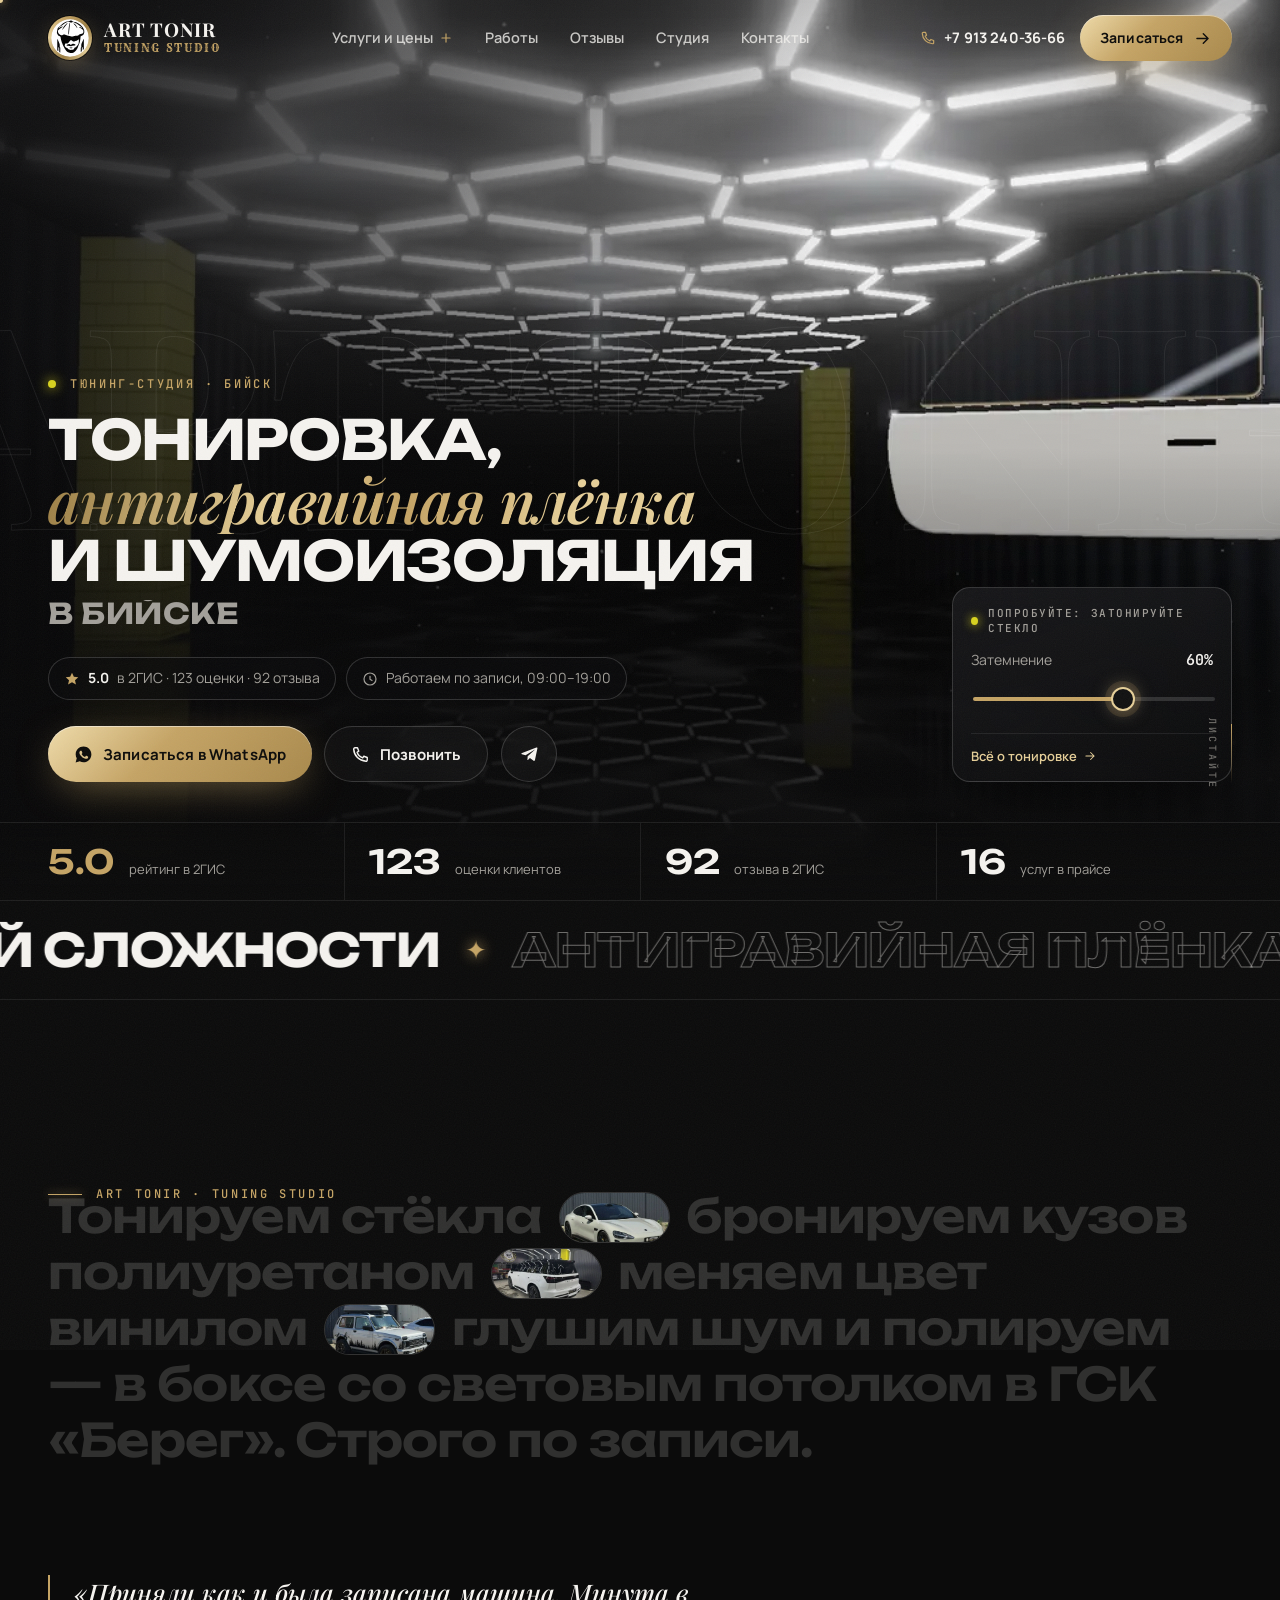
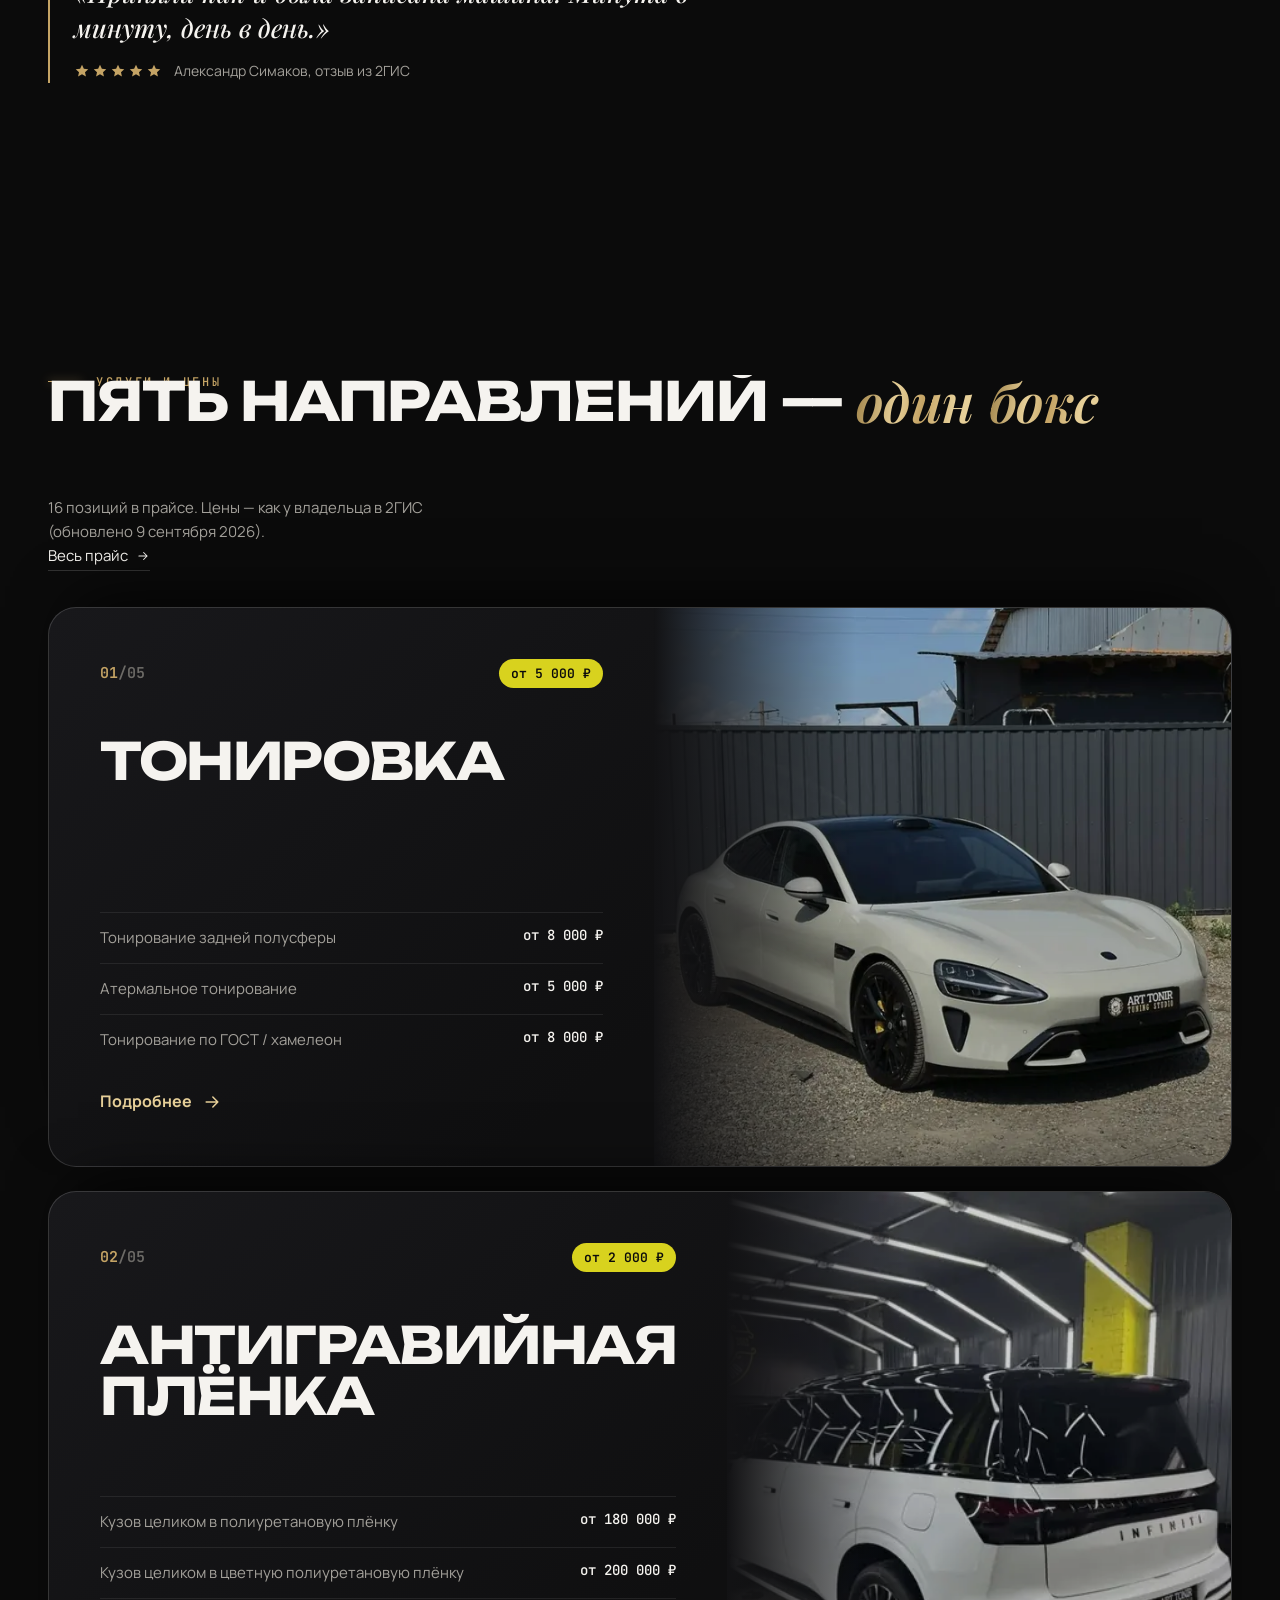
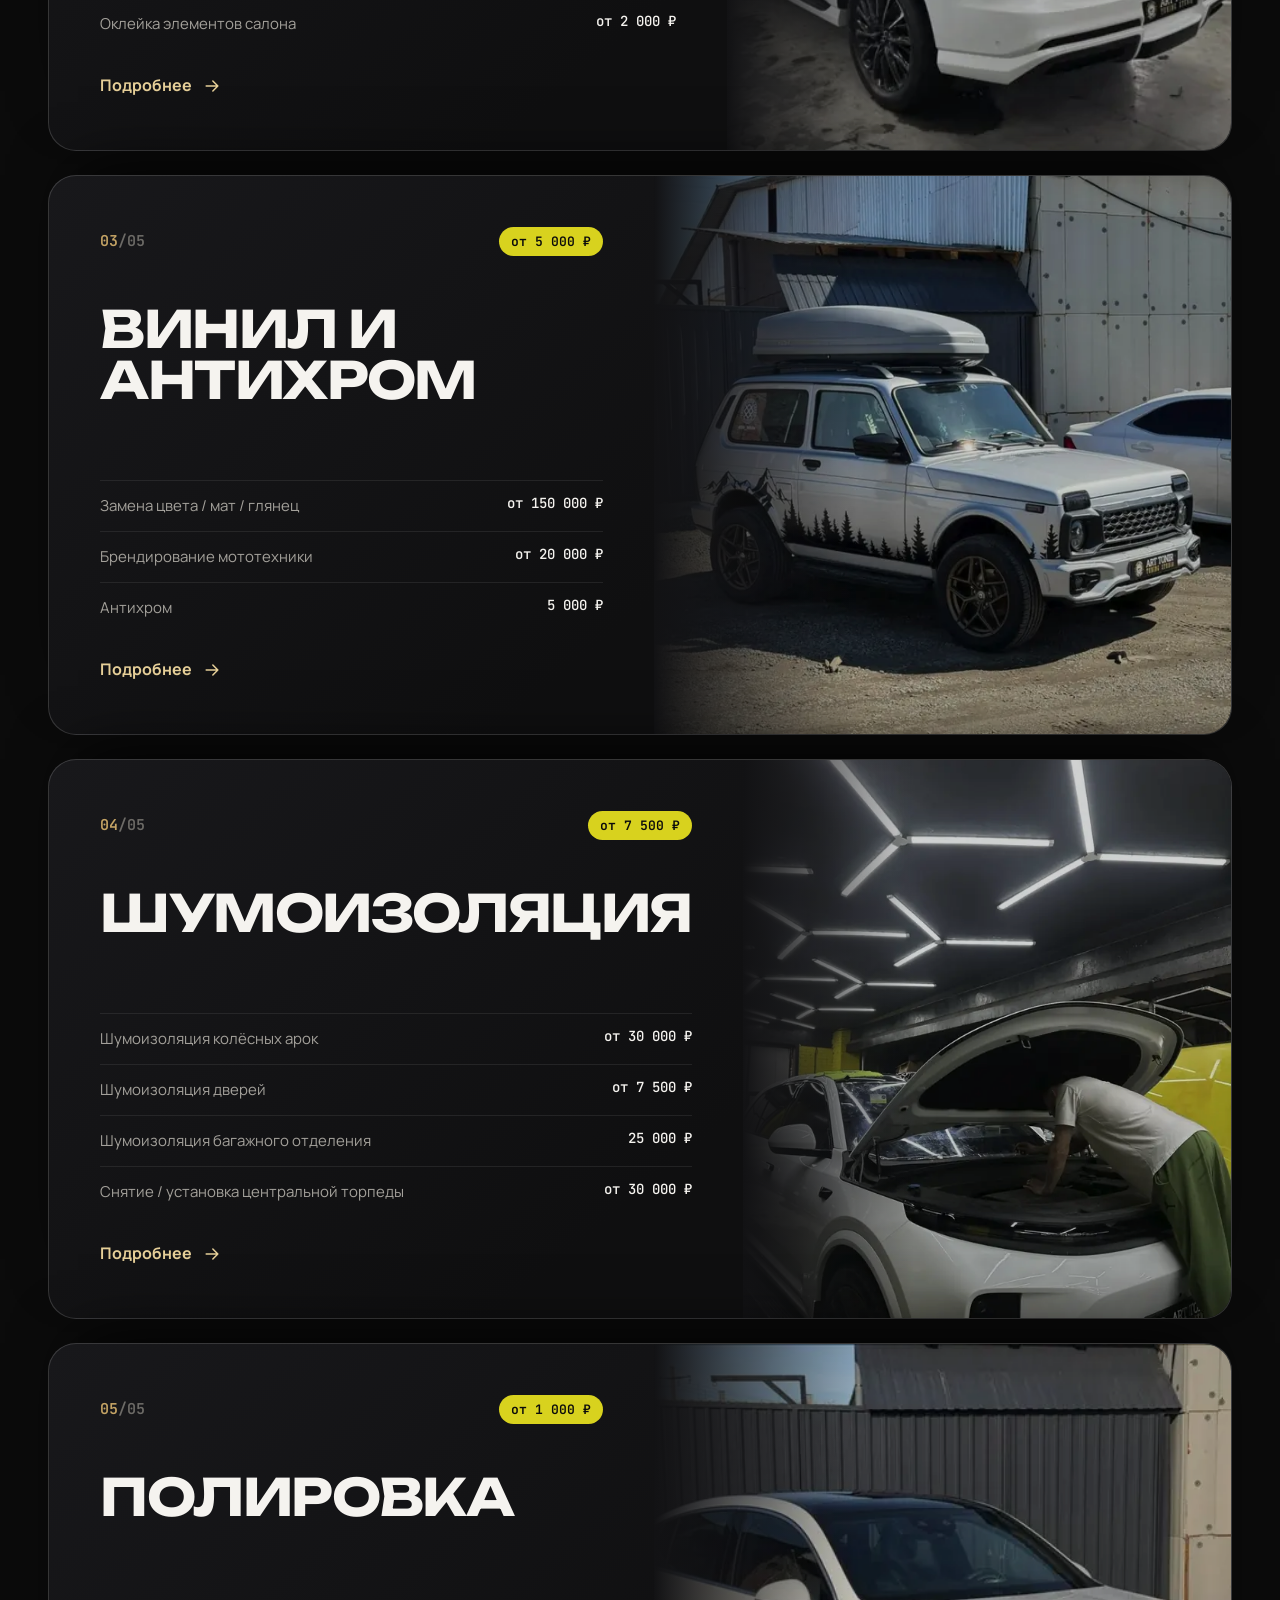
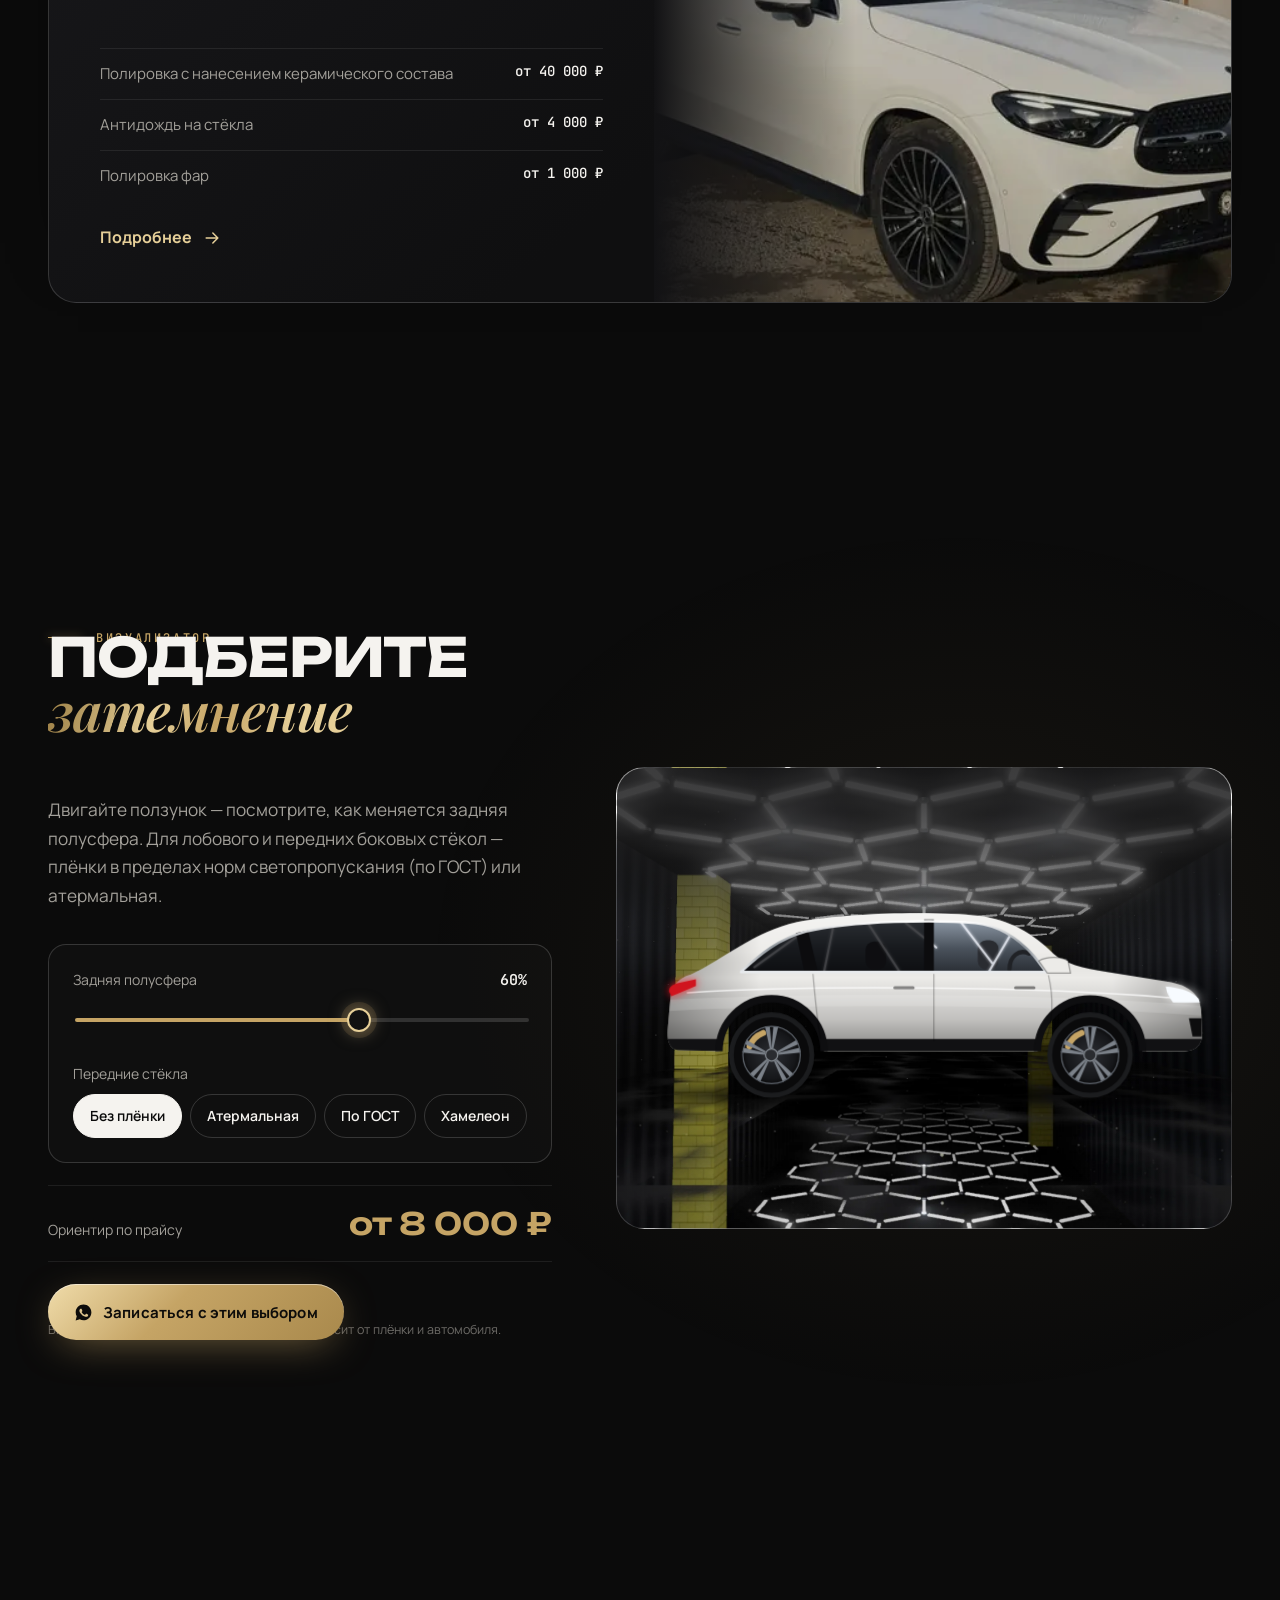
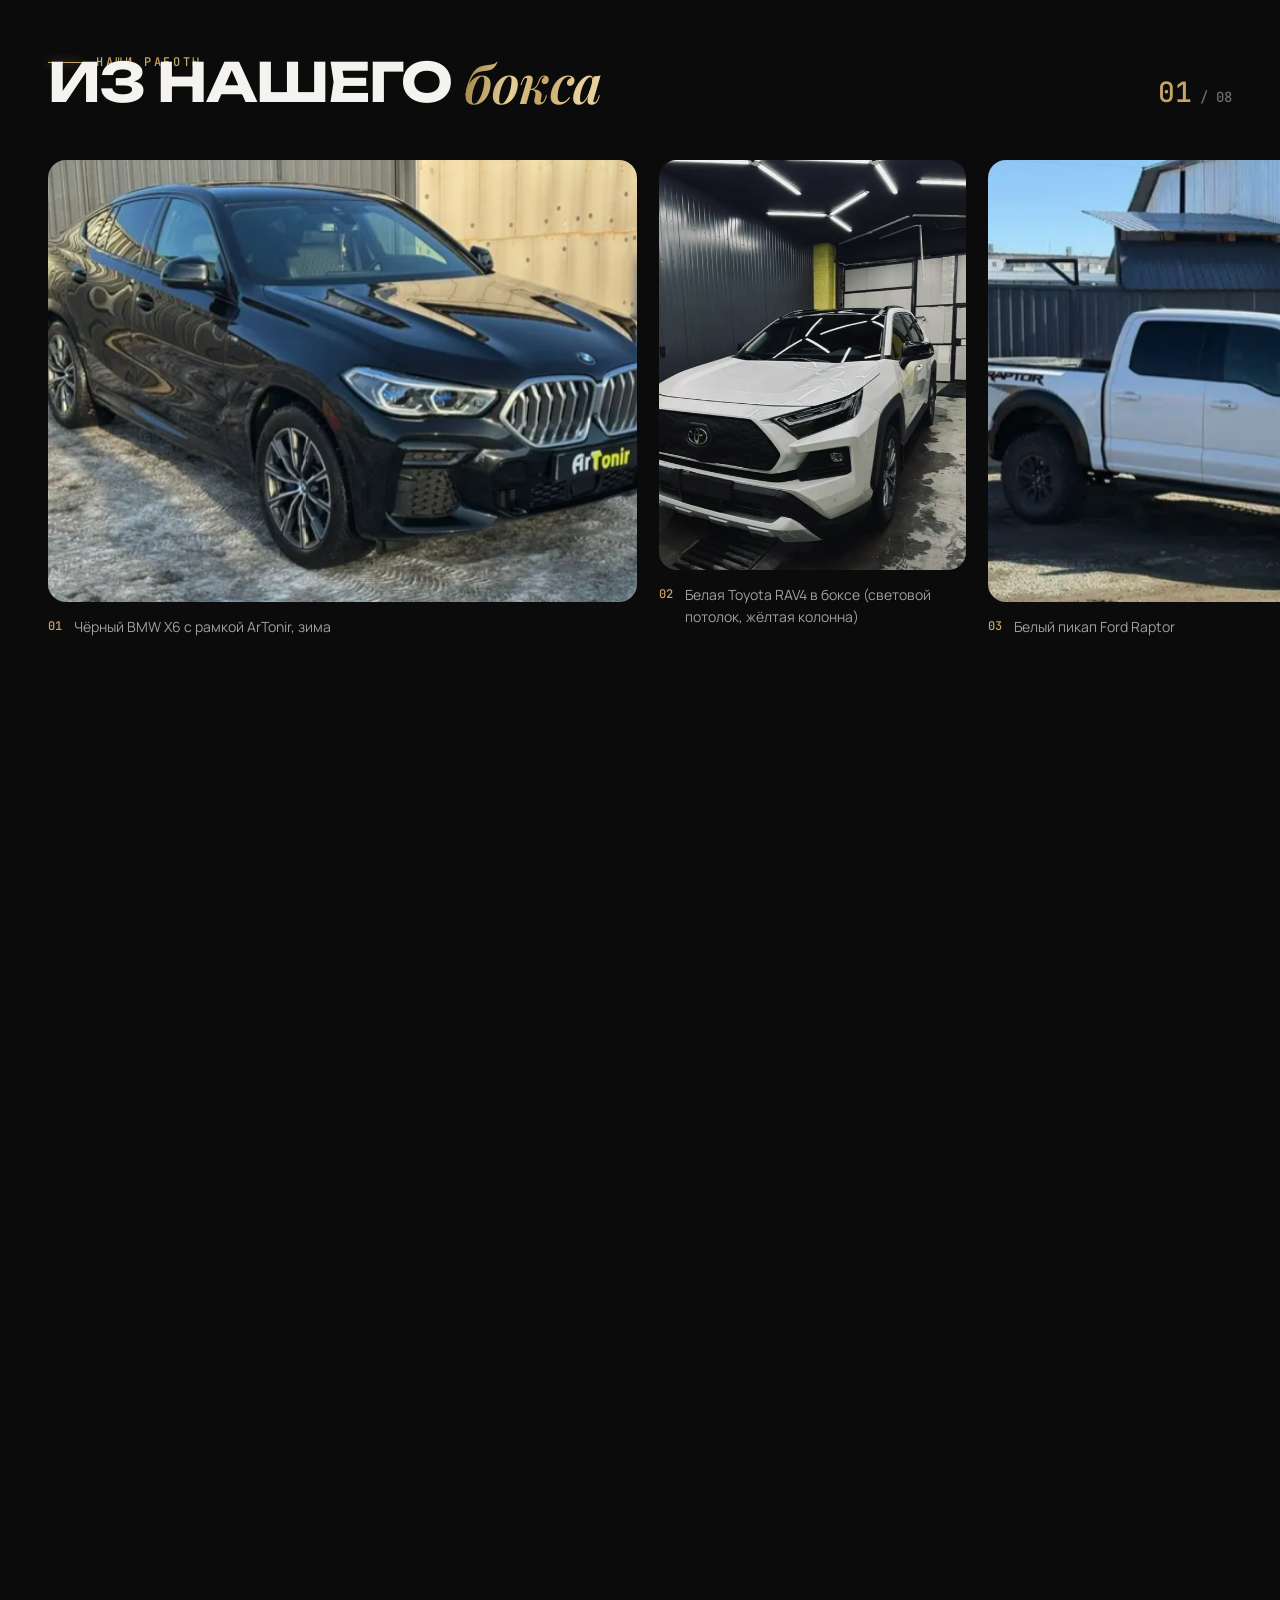
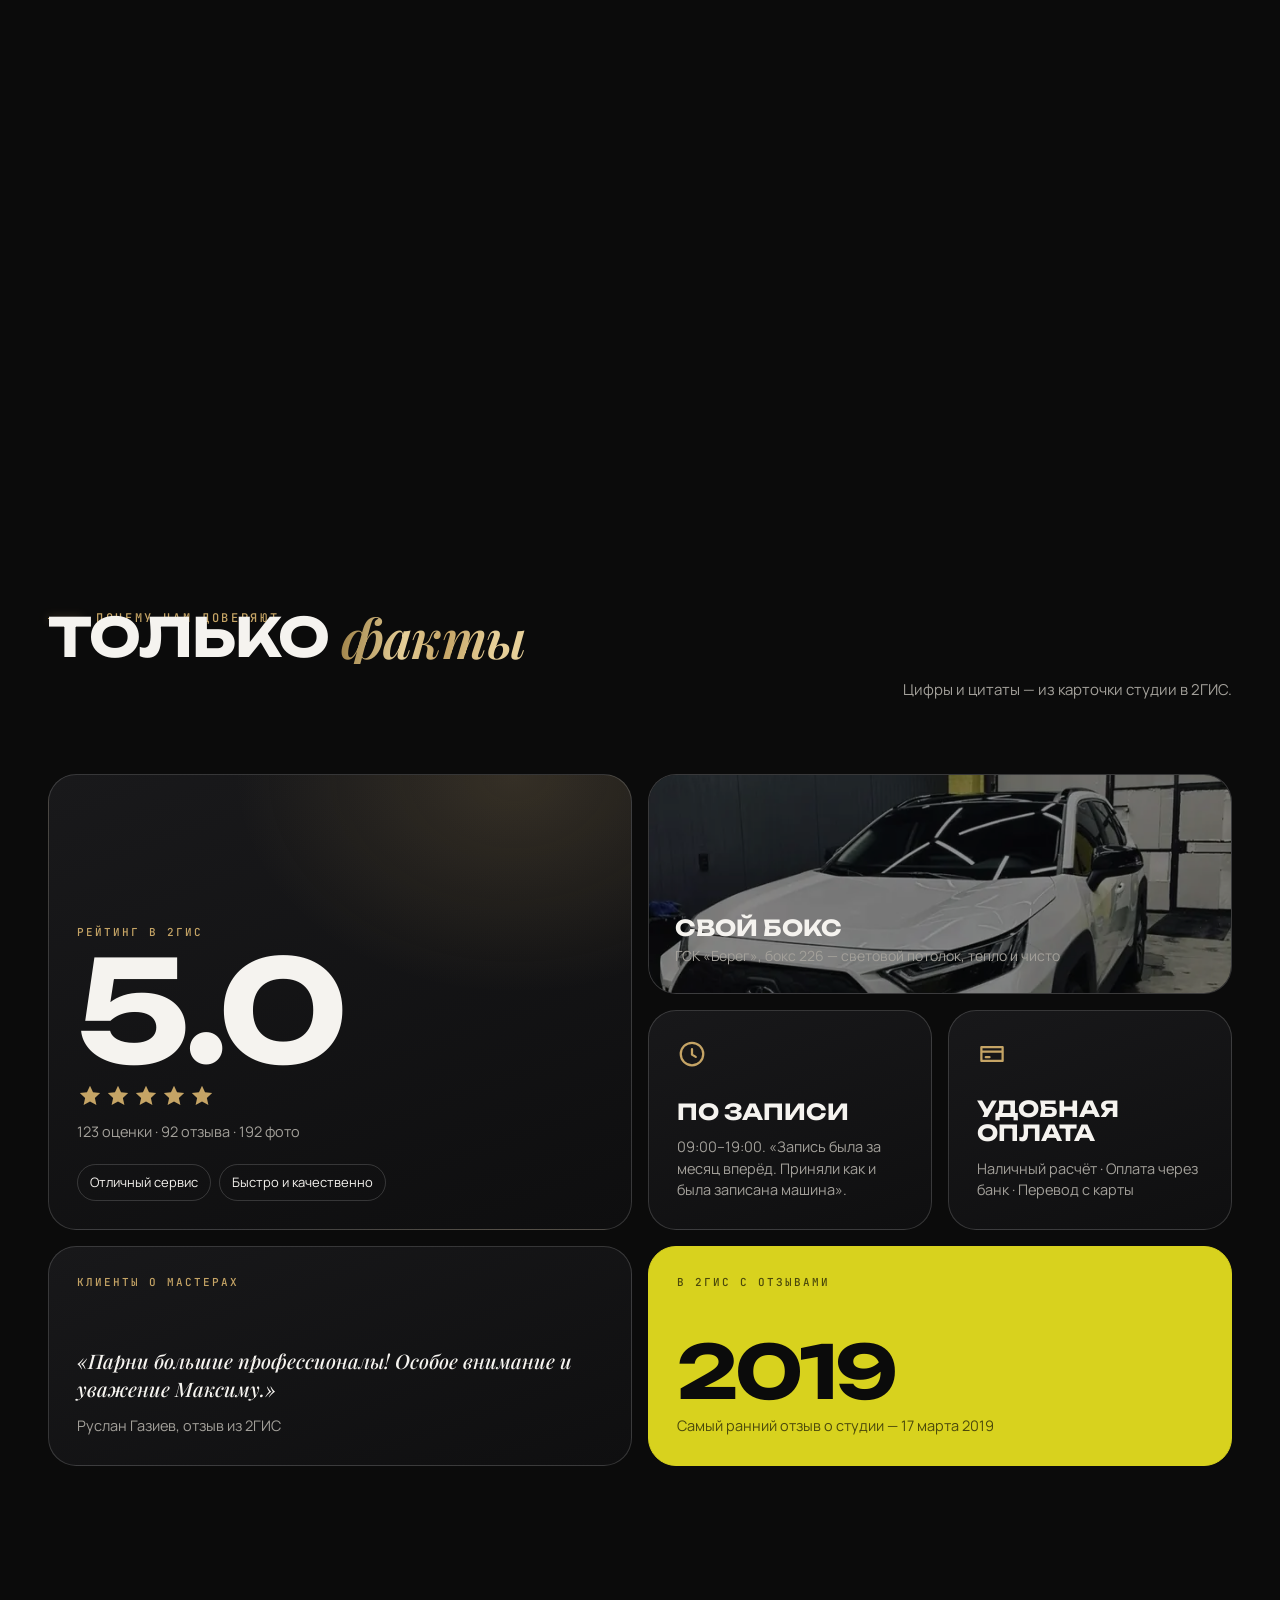
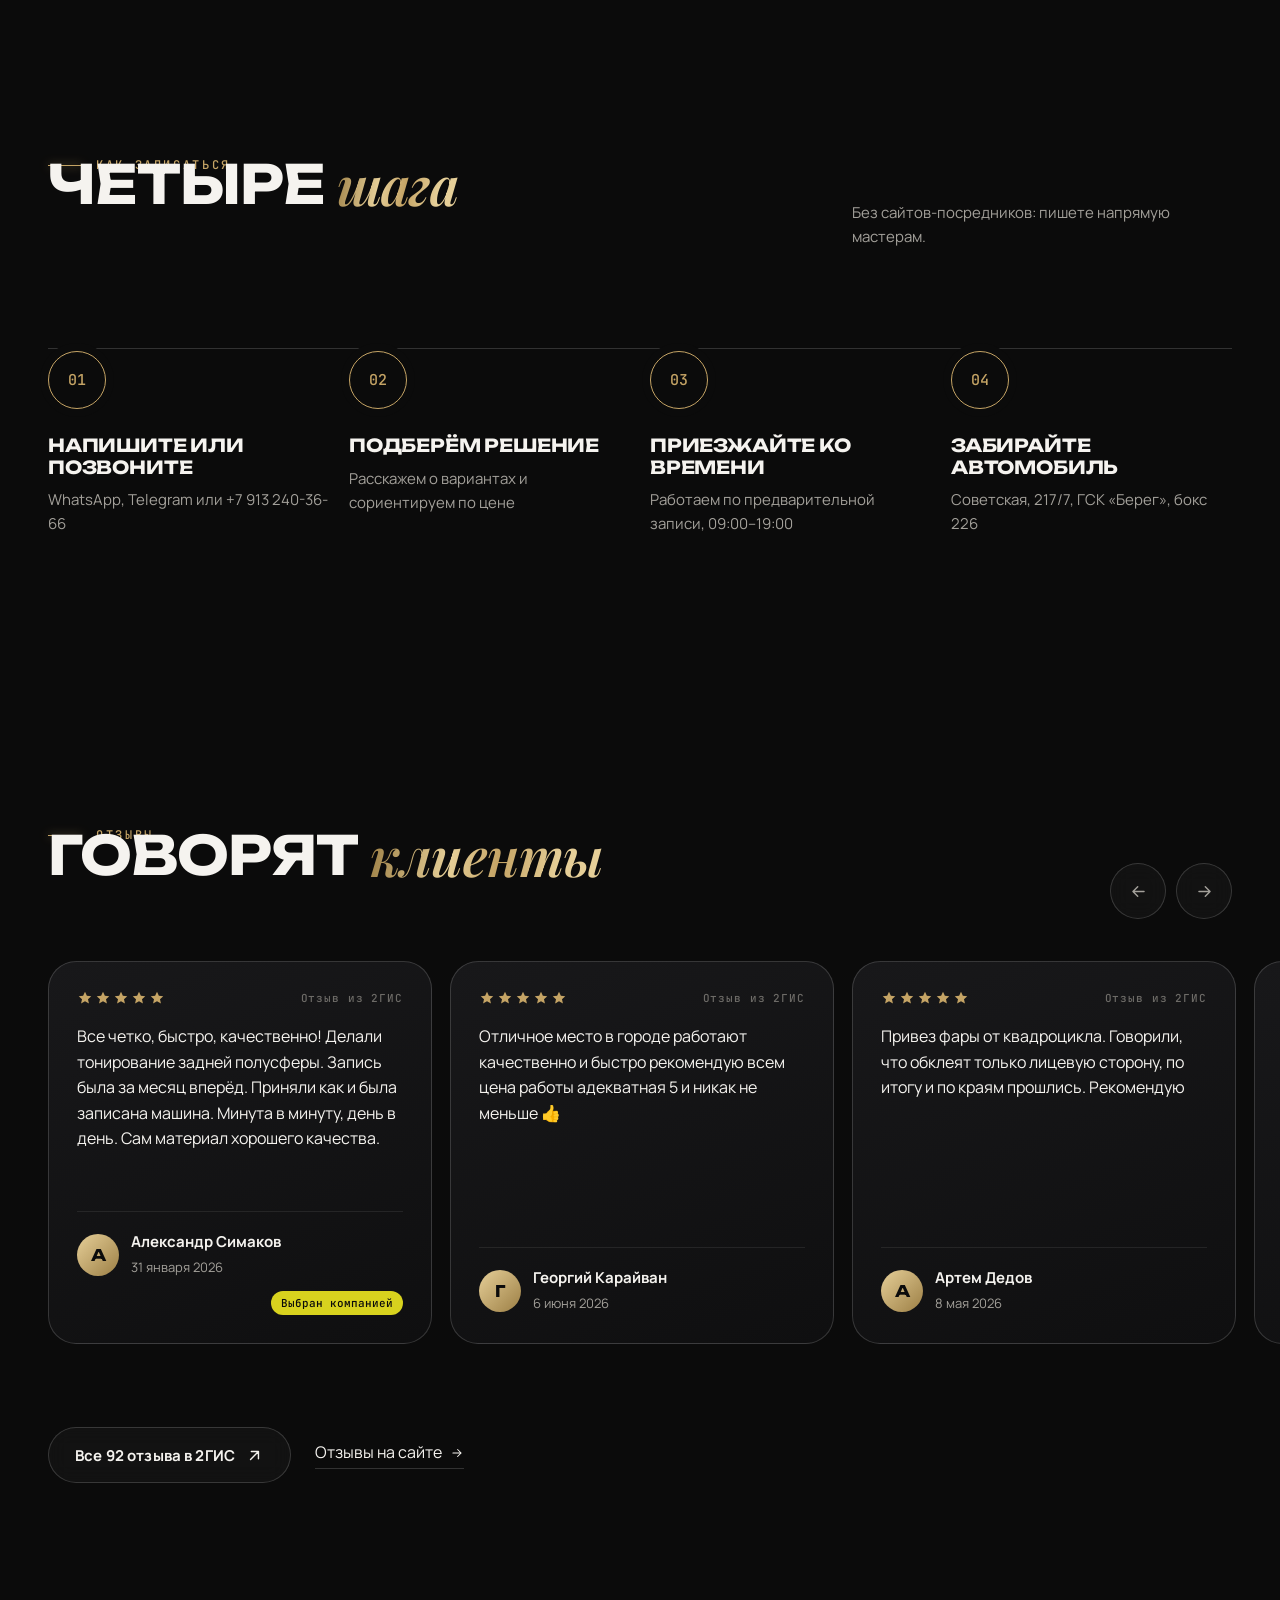
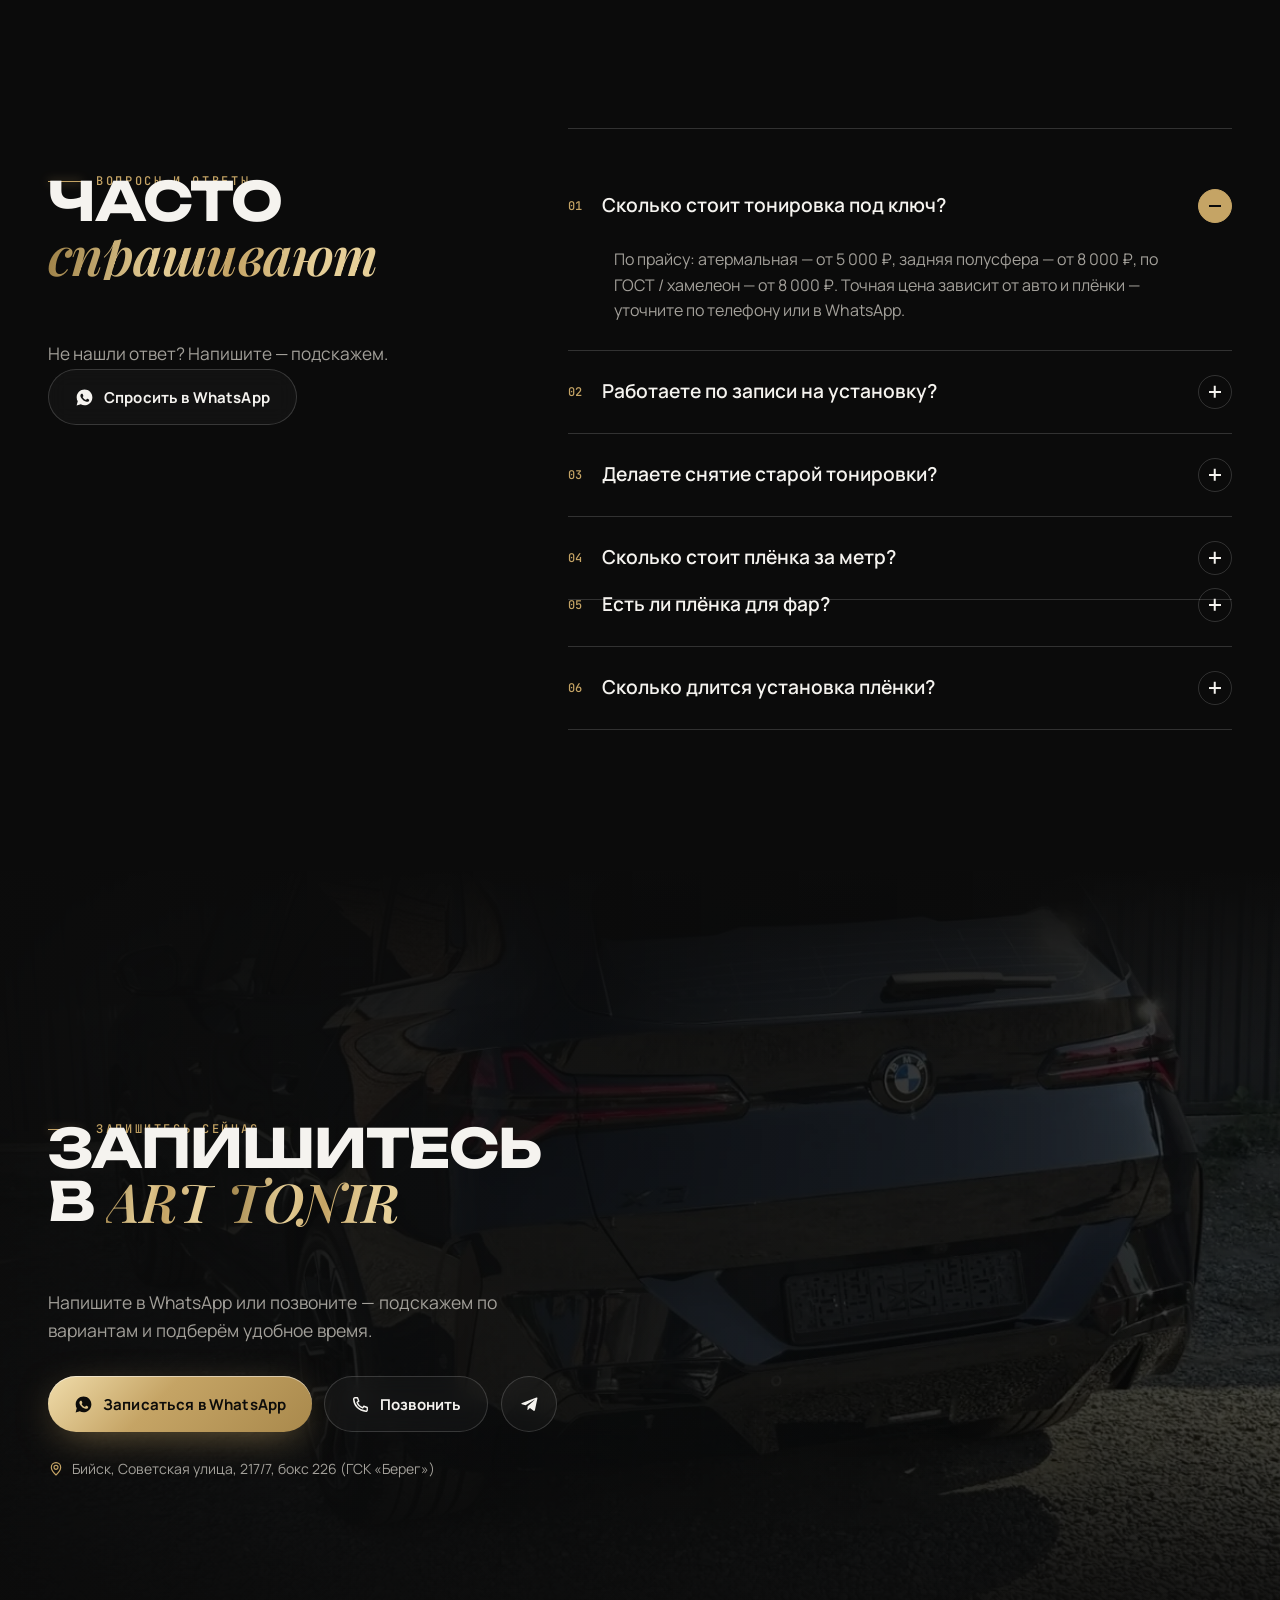
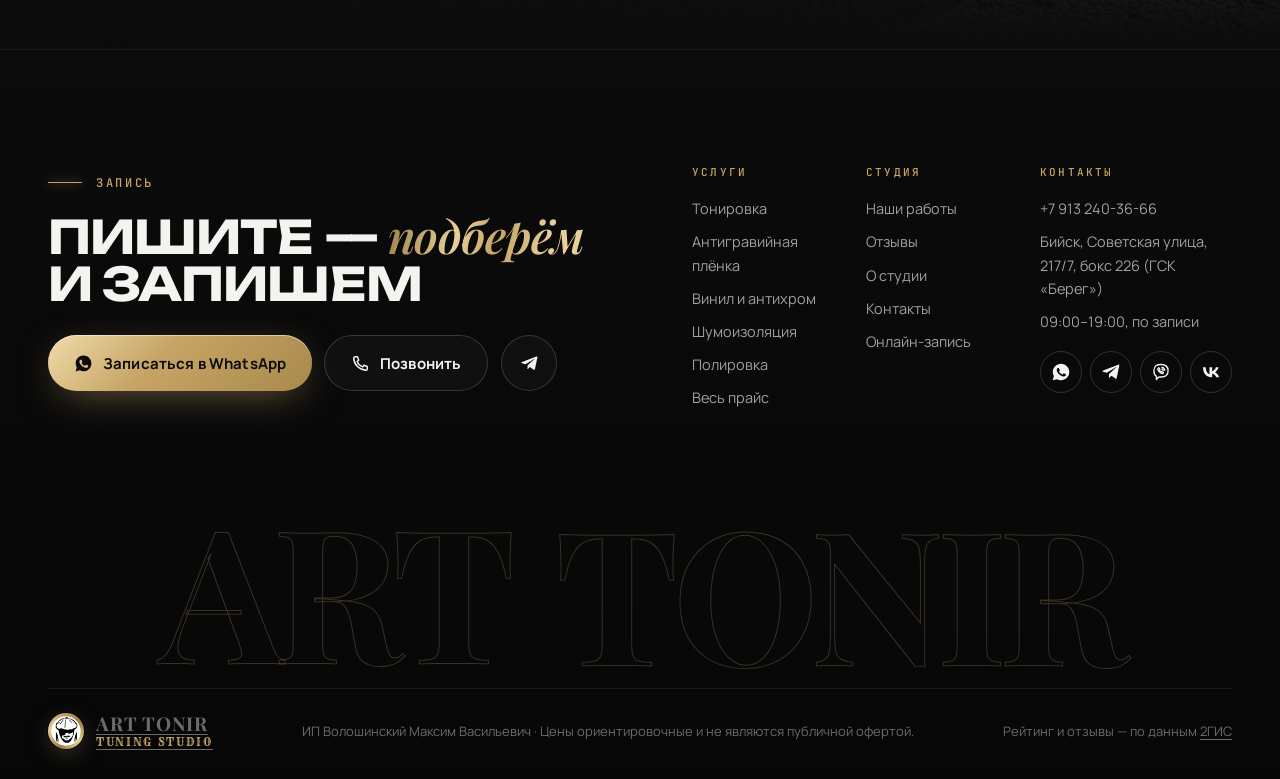
==== commit e19c9f90: "Мобильная адаптация: ничего не вылезает на 320–414px, планшете и в горизонтальном режиме - интеракти" ====
--- a/index.html
+++ b/index.html
@@ -21,7 +21,7 @@
 <link rel="preconnect" href="https://fonts.googleapis.com">
 <link rel="preconnect" href="https://fonts.gstatic.com" crossorigin>
 <link rel="stylesheet" href="https://fonts.googleapis.com/css2?family=Unbounded:wght@400;500;600;700;800&family=Manrope:wght@400;500;600;700;800&family=Playfair+Display:ital,wght@0,600;0,700;1,500;1,600;1,700&family=JetBrains+Mono:wght@400;500&family=Rye&display=swap">
-<link rel="stylesheet" href="assets/css/main.css?v=1">
+<link rel="stylesheet" href="assets/css/main.css?v=2">
 <link rel="preload" as="image" href="assets/img/hero/poster-1920.webp" imagesrcset="assets/img/hero/poster-1280.webp 1280w, assets/img/hero/poster-1920.webp 1920w" imagesizes="100vw" media="(min-aspect-ratio: 4/5)">
 <link rel="preload" as="image" href="assets/img/hero/poster-portrait-900.webp" media="(max-aspect-ratio: 4/5)">
 <link rel="modulepreload" href="assets/vendor/three/three.module.min.js">
@@ -135,7 +135,7 @@
 
 <section class="hero" data-hero>
   <canvas class="hero__gl" aria-hidden="true"></canvas>
-  <div class="hero__fallback" aria-hidden="true"><picture><source media="(max-aspect-ratio: 4/5)" srcset="assets/img/hero/poster-portrait-900.webp"><img src="assets/img/hero/poster-1920.webp" srcset="assets/img/hero/poster-1280.webp 1280w, assets/img/hero/poster-1920.webp 1920w" sizes="100vw" width="1920" height="1080" alt="" fetchpriority="high"></picture></div>
+  <div class="hero__fallback" aria-hidden="true"><picture><source media="(max-height: 520px) and (orientation: landscape)" srcset="assets/img/hero/stage-1600.webp"><source media="(max-aspect-ratio: 4/5)" srcset="assets/img/hero/poster-portrait-900.webp"><img src="assets/img/hero/poster-1920.webp" srcset="assets/img/hero/poster-1280.webp 1280w, assets/img/hero/poster-1920.webp 1920w" sizes="100vw" width="1920" height="1080" alt="" fetchpriority="high"></picture></div>
   <div class="hero__vignette" aria-hidden="true"></div>
   <div class="hero__word" aria-hidden="true"><span>ART</span><span>TONIR</span></div>
   <div class="container hero__in">
@@ -642,9 +642,9 @@
 <script src="assets/vendor/gsap.min.js" defer></script>
 <script src="assets/vendor/ScrollTrigger.min.js" defer></script>
 <script src="assets/vendor/lenis.min.js" defer></script>
-<script src="assets/js/data.js?v=1" defer></script>
-<script src="assets/js/app.js?v=1" defer></script>
-<script src="assets/js/tools.js?v=1" defer></script>
-<script type="module" src="assets/js/hero3d.mjs?v=1"></script>
+<script src="assets/js/data.js?v=2" defer></script>
+<script src="assets/js/app.js?v=2" defer></script>
+<script src="assets/js/tools.js?v=2" defer></script>
+<script type="module" src="assets/js/hero3d.js?v=2"></script>
 </body>
 </html>
--- a/assets/css/main.css
+++ b/assets/css/main.css
@@ -404,7 +404,7 @@
 .tool__meter { display: flex; justify-content: space-between; align-items: baseline; }
 .tool__meter span { color: var(--muted); font-size: 14px; }
 .tool__meter b { font: 600 28px var(--f-display); }
-.tool__stage { position: relative; border-radius: var(--r-lg); overflow: hidden; border: 1px solid var(--line-2); background: radial-gradient(90% 80% at 50% 0%, #1d1e21 0%, #0c0c0d 70%); min-height: 360px; }
+.tool__stage { position: relative; border-radius: var(--r-lg); overflow: hidden; border: 1px solid var(--line-2); background: radial-gradient(90% 80% at 50% 0%, #1d1e21 0%, #0c0c0d 70%); width: 100%; }
 .tool__stage--car { display: grid; place-items: center; padding: 0 clamp(6px, 1.5vw, 20px); aspect-ratio: 4 / 3; background: #070708 url(../img/hero/stage-1600.webp) 50% 40% / cover; }
 .tool__stage--car::before { content: ""; position: absolute; inset: 0; background: radial-gradient(90% 70% at 50% 75%, transparent 30%, rgba(7,7,8,.7) 100%), linear-gradient(to bottom, rgba(7,7,8,.25), transparent 40%); pointer-events: none; }
 @media (max-width: 900px) { .tool__stage--car { background-image: url(../img/hero/stage-900.webp); } }
@@ -793,11 +793,11 @@
 .plateframe { position: absolute; right: 0; bottom: 10%; display: flex; flex-direction: column; align-items: center; gap: 6px; padding: 18px 30px; background: #050505; border: 2px solid #1d1d1f; border-radius: 10px; box-shadow: 0 30px 60px rgba(0,0,0,.8), inset 0 1px 0 rgba(255,255,255,.08); transform: rotate(4deg); }
 .plateframe b { font: 700 clamp(1.6rem, 3vw, 2.4rem)/1 var(--f-serif); letter-spacing: .03em; }
 .plateframe i { font: 400 clamp(.9rem, 1.6vw, 1.2rem)/1 var(--f-west); color: var(--gold); letter-spacing: .18em; font-style: normal; }
-.dirs { display: grid; grid-template-columns: repeat(5, 1fr); gap: 14px; }
+.dirs { display: grid; grid-template-columns: repeat(5, minmax(0, 1fr)); gap: 14px; }
 .dir { position: relative; display: flex; flex-direction: column; gap: 8px; padding: 24px; min-height: 200px; border-radius: var(--r); border: 1px solid var(--line-2); transition: border-color .4s, transform .5s var(--ease); }
 .dir:hover { border-color: var(--gold); transform: translateY(-6px); }
 .dir__n { font: 500 12px var(--f-mono); color: var(--gold); }
-.dir b { font: 700 18px/1.15 var(--f-display); text-transform: uppercase; margin-top: auto; }
+.dir b { font: 700 clamp(14px, 1.3vw, 18px)/1.15 var(--f-display); text-transform: uppercase; margin-top: auto; overflow-wrap: anywhere; }
 .dir i { font-style: normal; font-size: 14px; color: var(--muted); }
 .dir .ic { position: absolute; top: 22px; right: 22px; color: var(--gold); transition: transform .5s var(--ease); }
 .dir:hover .ic { transform: rotate(45deg); }
@@ -897,7 +897,7 @@
   .hdr__phone span { display: none; }
   .hdr__phone { width: 48px; height: 48px; border-radius: 50%; border: 1px solid var(--line-2); justify-content: center; }
   .bento { grid-template-columns: repeat(2, 1fr); }
-  .dirs { grid-template-columns: repeat(3, 1fr); }
+  .dirs { grid-template-columns: repeat(auto-fill, minmax(min(100%, 230px), 1fr)); }
   .mega { display: none; }
 }
 @media (max-width: 960px) {
@@ -953,7 +953,9 @@
 }
 @media (max-width: 640px) {
   .hdr__act .btn--gold { display: none; }
-  .hero__vignette { background: linear-gradient(to top, #0b0b0b 0%, rgba(9,9,10,.86) 52%, rgba(9,9,10,.35) 78%, rgba(9,9,10,.1) 100%); }
+  .hero__vignette { background: linear-gradient(to top, #0b0b0b 0%, rgba(9,9,10,.9) 55%, rgba(9,9,10,.62) 80%, rgba(9,9,10,.3) 100%); }
+  .hero__eyebrow, .hero__title { text-shadow: 0 2px 18px rgba(0,0,0,.85); }
+  .hero__title em { filter: drop-shadow(0 2px 10px rgba(0,0,0,.9)); }
   .car { width: 104%; margin-inline: -2%; }
   .tool__stage--car { aspect-ratio: 4 / 3; }
   .brand__txt b { font-size: 17px; }
@@ -967,7 +969,8 @@
   .bento__c--rating, .bento__c--photo, .bento__c--quote, .bento__c--acid { grid-column: auto; grid-row: auto; }
   .bento__c--photo { min-height: 300px; }
   .steps__list { grid-template-columns: 1fr; }
-  .dirs { grid-template-columns: 1fr 1fr; }
+  .dirs { grid-template-columns: 1fr; }
+  .dir { min-height: 150px; }
   .facts__list { grid-template-columns: 1fr; }
   .catnav__grid { grid-template-columns: 1fr; }
   .catnav__c--next { text-align: left; align-items: flex-start; }
@@ -992,8 +995,73 @@
 }
 
 @media (prefers-reduced-motion: reduce) {
+  html:not(.lenis) { scroll-behavior: auto; }
   *, *::before, *::after { animation-duration: .001ms !important; animation-iteration-count: 1 !important; transition-duration: .001ms !important; }
   body::after { animation: none; }
 }
 
 @media (max-width: 1180px) { .bento__c--quote, .bento__c--acid { grid-column: auto; } }
+
+/* ==========================================================================
+   Телефоны: длинные слова широким шрифтом, кнопки, сетки
+   ========================================================================== */
+.tool__grid > *, .contacts__grid > *, .booking__grid > *, .faq-sec__grid > *, .studio-hero > *, .plate__grid > *, .rhero > *, .hero__in > * { min-width: 0; }
+@media (max-width: 640px) {
+  /* размер шрифта считается от ширины экрана так, чтобы самое длинное слово
+     (АНТИГРАВИЙНАЯ, ШУМОИЗОЛЯЦИЯ — 12–13 букв) помещалось в строку */
+  .hero__title { font-size: min(2.6rem, calc((100vw - 32px) / 12.6)); }
+  .h1 { font-size: min(2.6rem, calc((100vw - 32px) / 13.4)); }
+  .h2 { font-size: min(2.2rem, calc((100vw - 32px) / 13.4)); }
+  .stack__title { font-size: min(2.2rem, calc((100vw - 84px) / 13.4)); }
+  .svc__name { font-size: min(1.6rem, calc((100vw - 32px) / 15)); }
+  .catnav__c b { font-size: min(1.8rem, calc((100vw - 84px) / 13.4)); }
+  .cblock__big { font-size: min(1.8rem, calc((100vw - 84px) / 11)); }
+  .bento__over b, .bento__mid { font-size: min(22px, calc((100vw - 90px) / 12)); }
+  .wiz__pane legend { font-size: min(1.8rem, calc((100vw - 76px) / 12)); }
+  .stack__body { padding: 22px; }
+  .stack__from { font-size: 12px; }
+  .stack__list li { font-size: 14px; }
+  .pricecat__head { grid-template-columns: 1fr; gap: 8px; margin-bottom: 30px; }
+  .pricecat__num { font-size: 3rem; }
+  .sec-head { margin-bottom: 34px; }
+  .section { padding-block: 72px; }
+  /* кнопки могут переноситься, а не вылезать за экран */
+  .btn { white-space: normal; text-align: center; height: auto; min-height: var(--h); padding-block: 10px; line-height: 1.2; }
+  .btn--icon { padding: 0; height: var(--h); }
+  .tool__ctrl { padding: 18px; }
+  .tool__sum { flex-wrap: wrap; gap: 6px 16px; }
+  .seg button { padding: 9px 13px; font-size: 13.5px; }
+  .tool__badge { left: 10px; top: 10px; font-size: 11px; padding: 6px 10px; }
+  .tool__badge--r { left: auto; right: 10px; }
+  .cblock { padding: 20px; }
+  .messengers a { padding: 9px 12px; font-size: 13.5px; }
+  .map { min-height: 340px; }
+  .wiz { padding: 18px; }
+  .wiz__opts { grid-template-columns: 1fr; }
+  .phero__price { flex-wrap: wrap; gap: 6px 14px; }
+  .marquee { padding: 18px 0; }
+  .score__ring { width: 160px; height: 160px; }
+  .score__ring b { font-size: 50px; }
+  .emblem__face { inset: 21%; }
+  .hero__stats .stat b { font-size: 1.5rem; }
+  .ftr__cols { grid-template-columns: 1fr 1fr; gap: 26px 20px; }
+  .ftr__cols > div:last-child { grid-column: 1 / -1; }
+  .cta__title { max-width: none; }
+  .extra__list li { flex-direction: column; align-items: flex-start; gap: 8px; font-size: min(1.05rem, calc((100vw - 32px) / 14)); }
+}
+@media (max-width: 360px) {
+  .brand__txt i { display: none; }
+  .hero__meta .chip { font-size: 12px; }
+  .stats .stat { flex-direction: column; gap: 4px; align-items: flex-start; }
+}
+/* телефон горизонтально: невысокий экран */
+@media (max-height: 500px) and (orientation: landscape) {
+  .hero__in { padding-top: calc(var(--hdr) + 20px); }
+  .hero__title { font-size: clamp(1.5rem, 4.4vw, 2.4rem); }
+  .hero__hud, .hero__scroll { display: none; }
+  .stack__card { position: relative; top: auto; }
+  .mbar, .mbar[class] { display: none; }
+  body { padding-bottom: 0; }
+  .smeta-fab { bottom: 14px; }
+  .phero:not(.phero--text):not(.phero--studio) { min-height: 0; }
+}
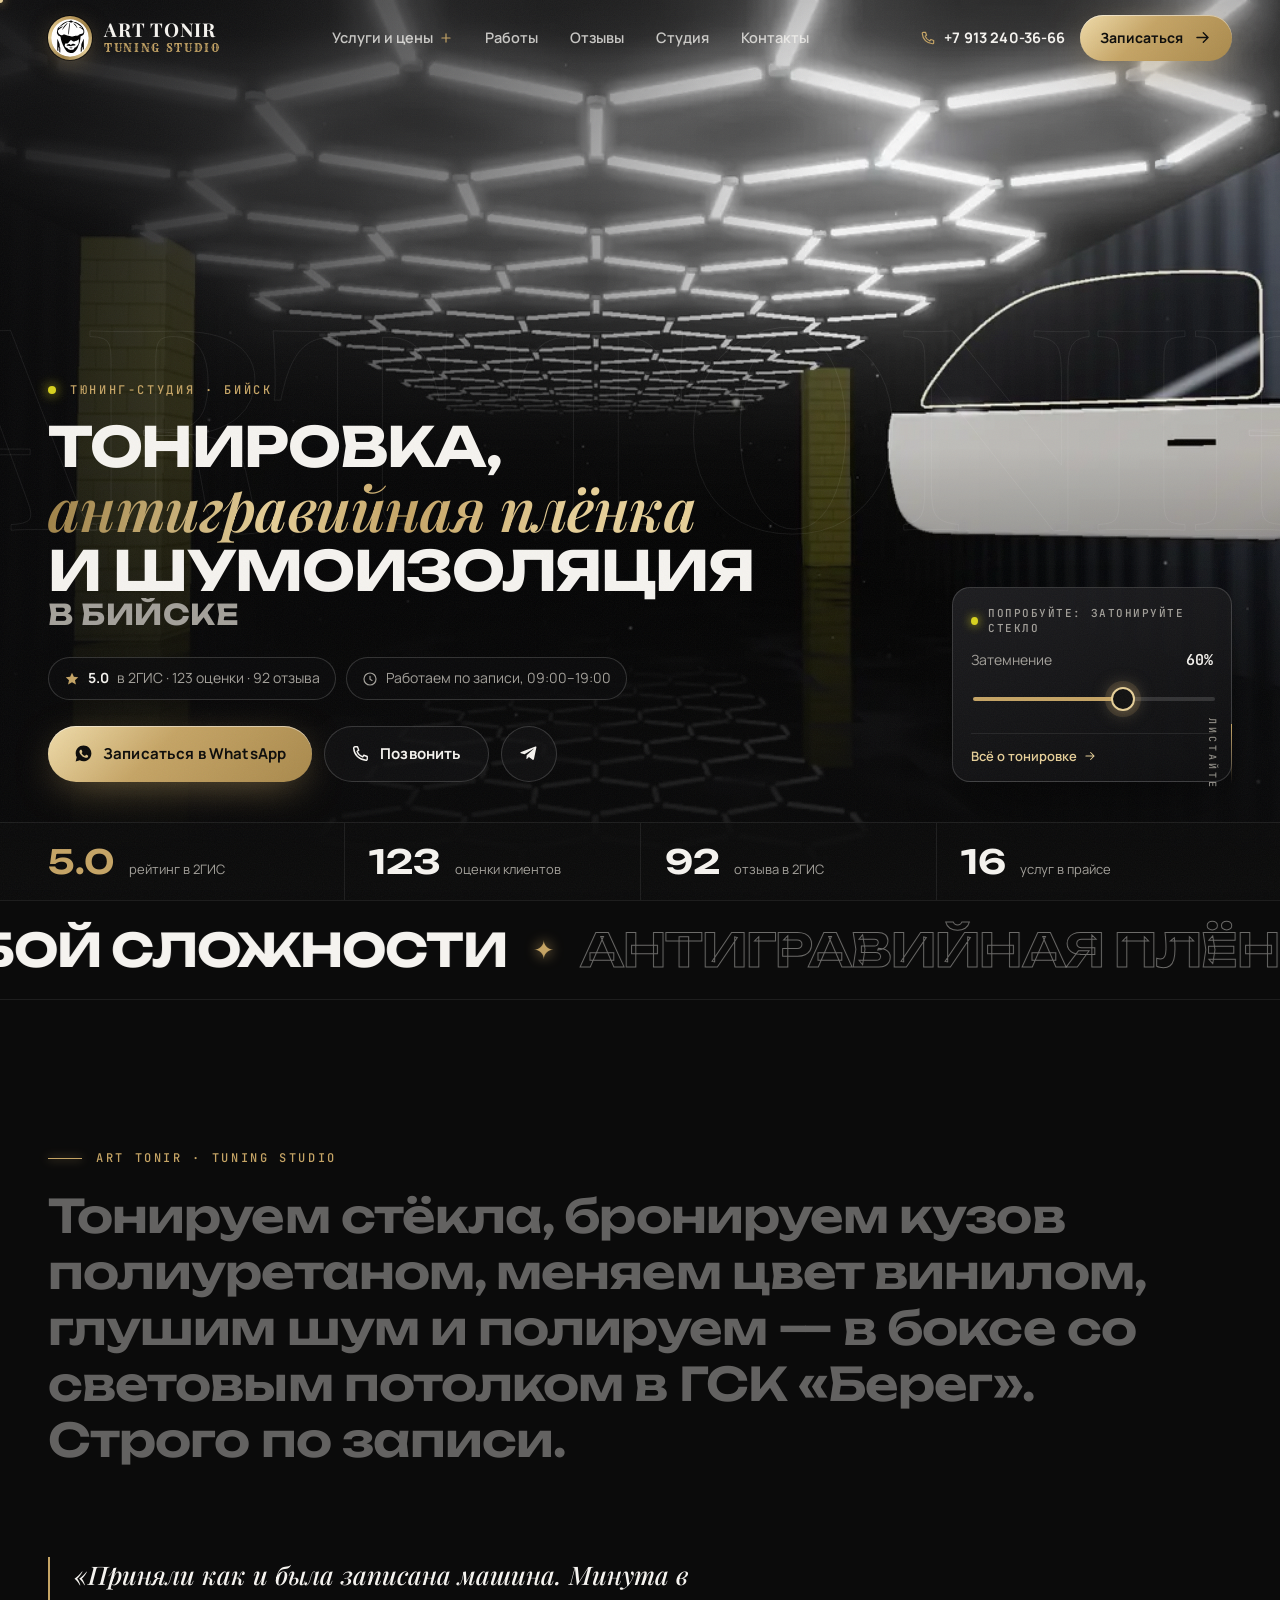
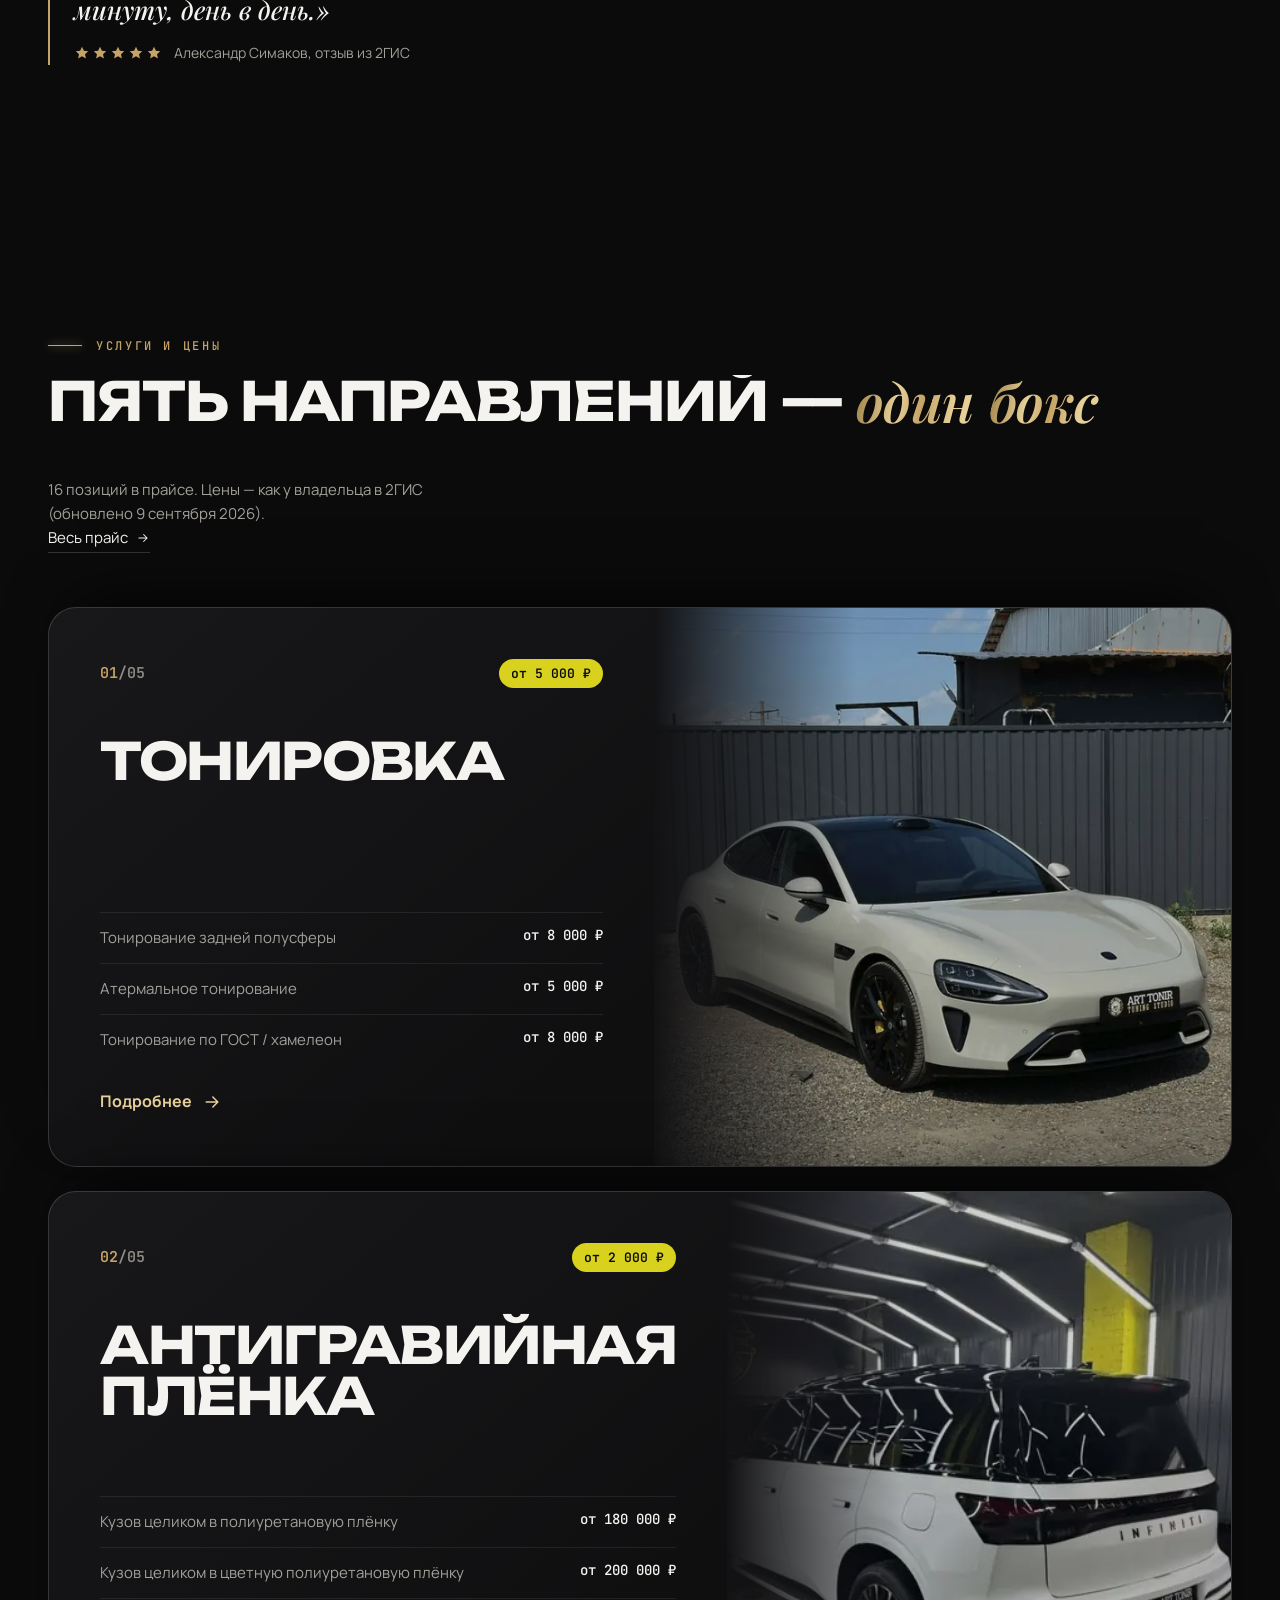
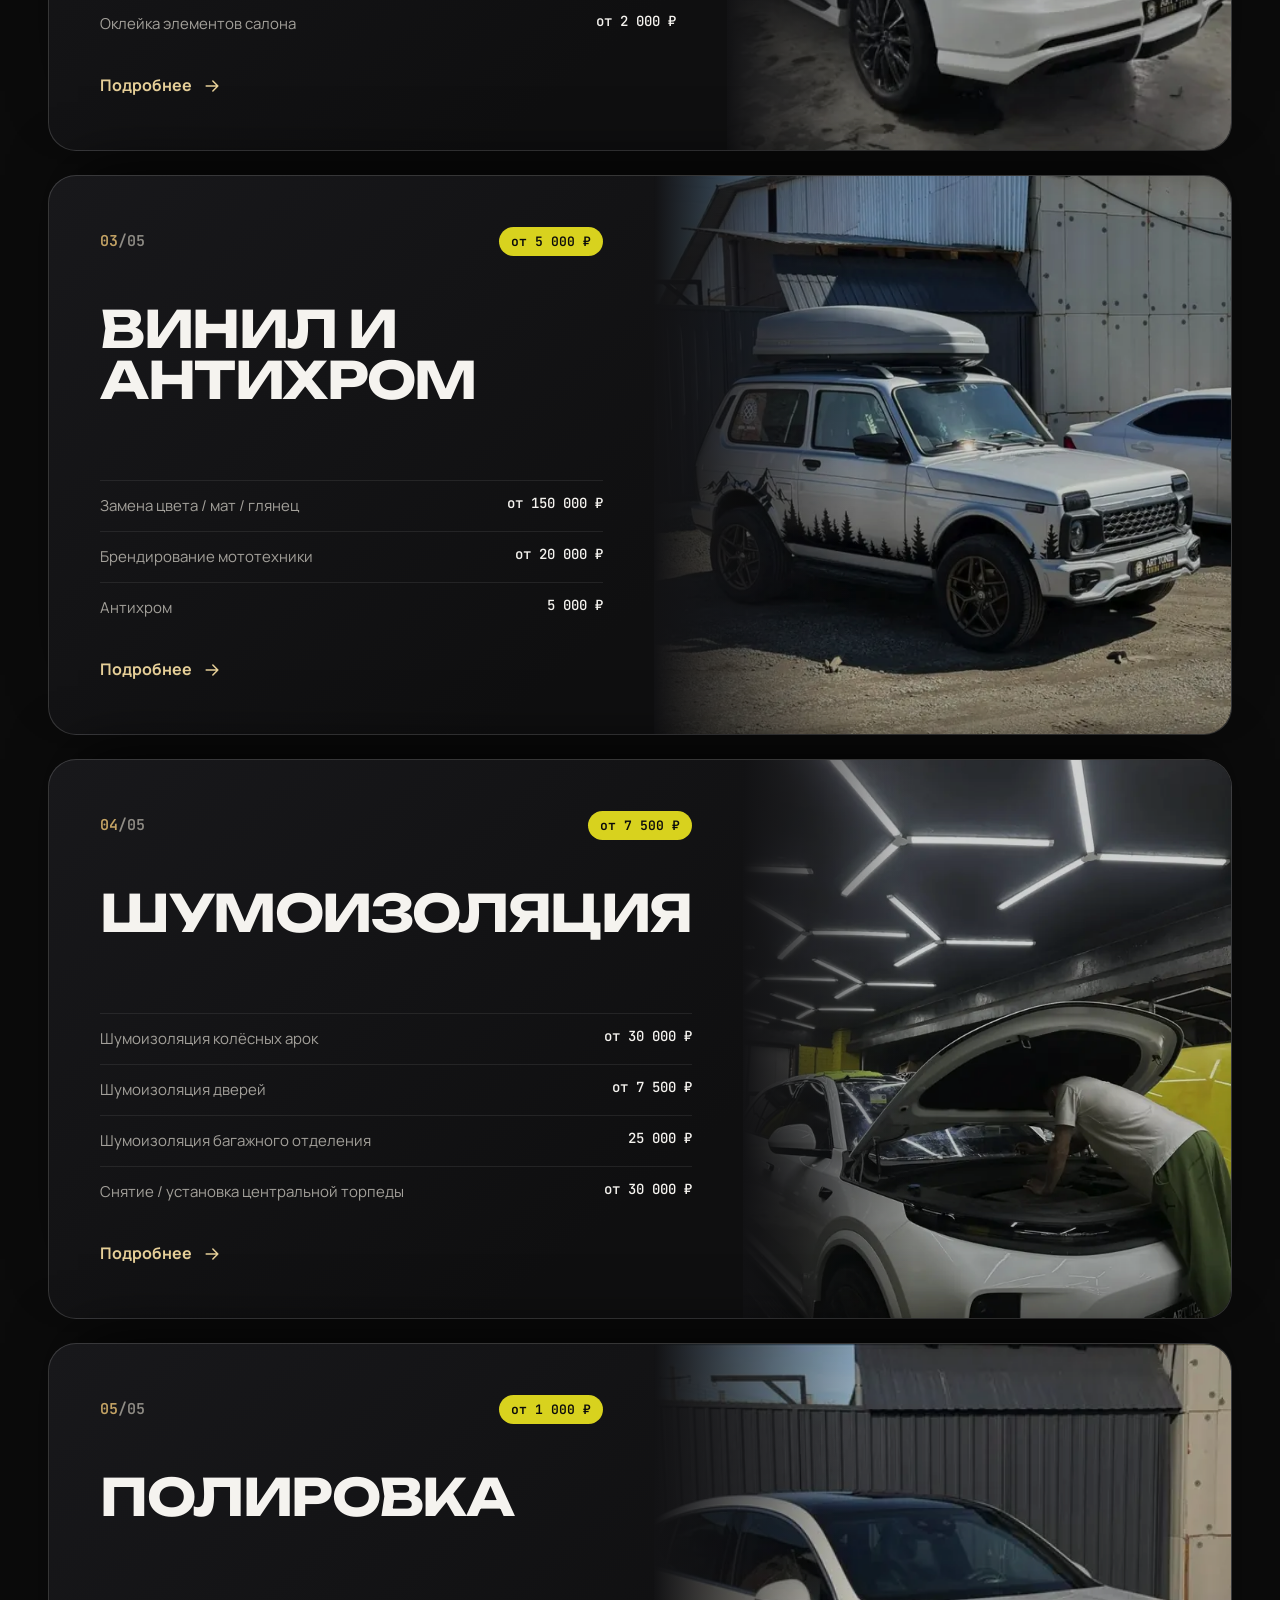
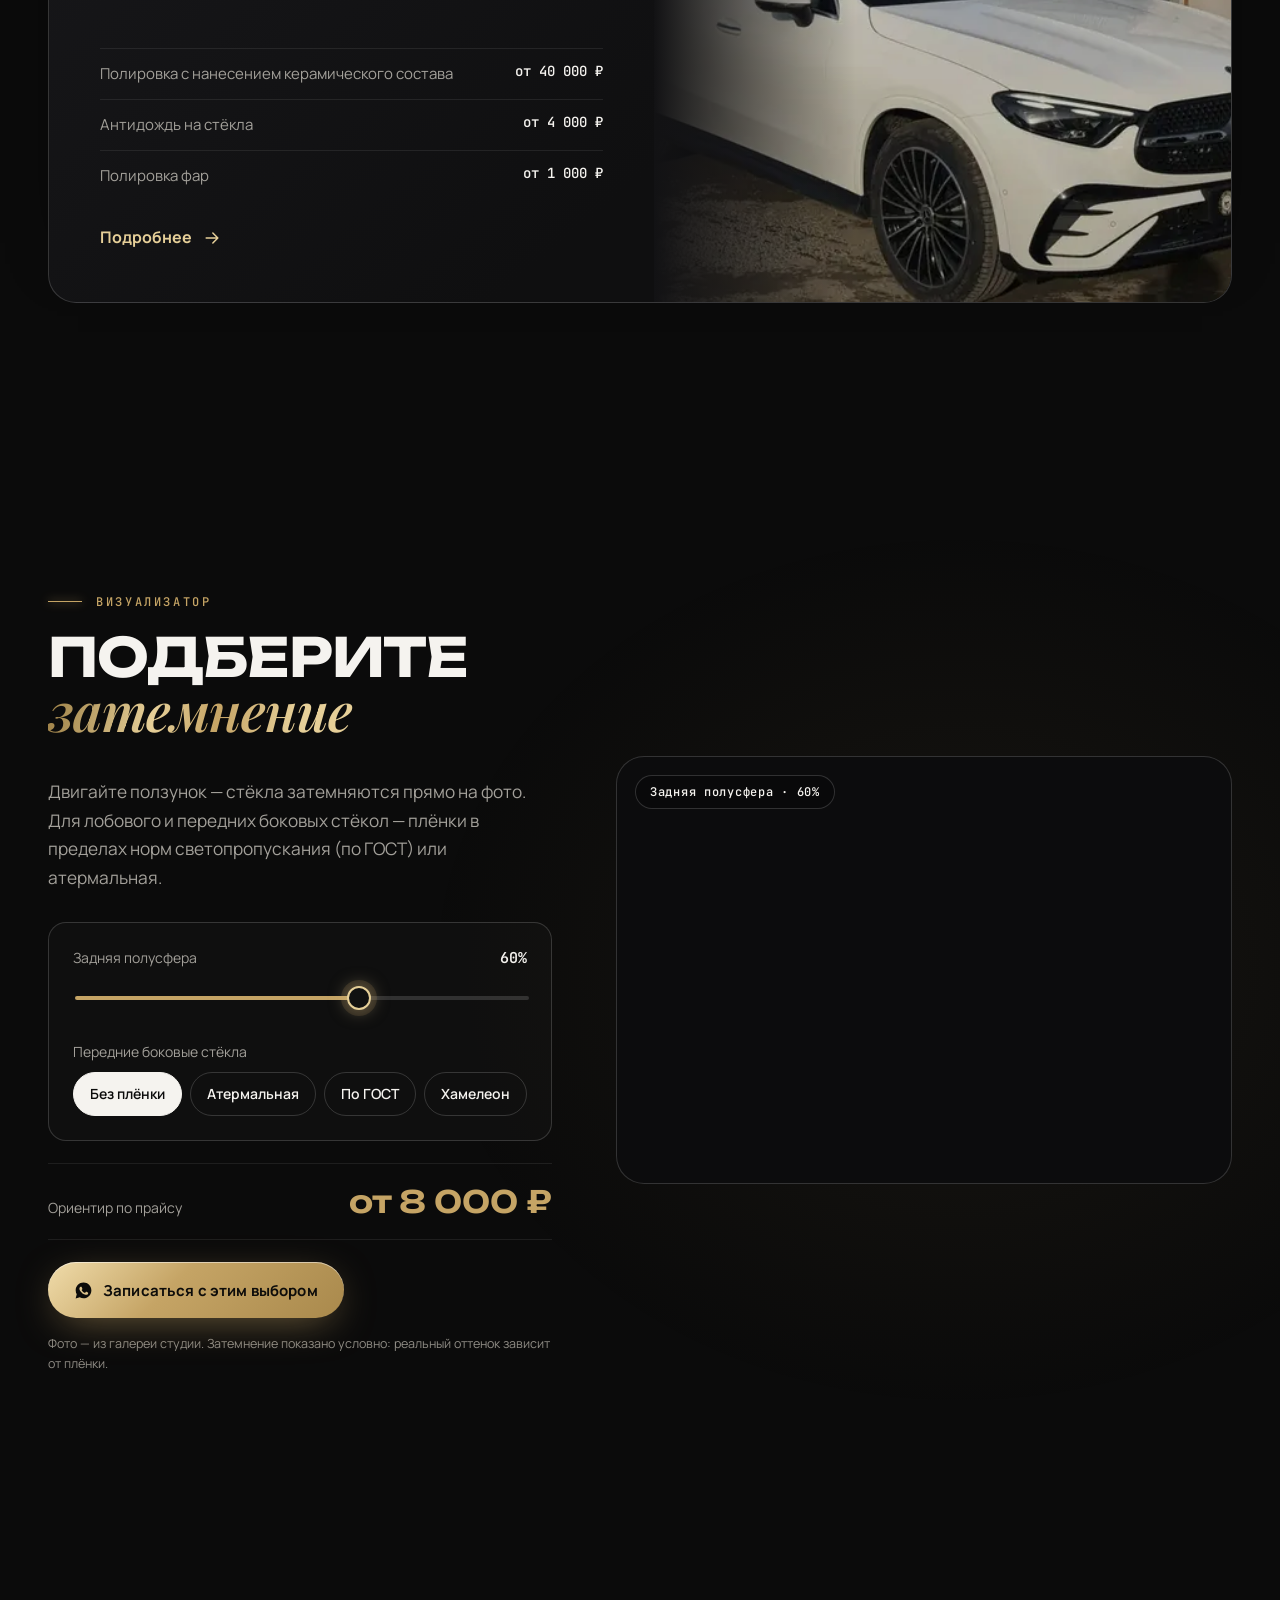
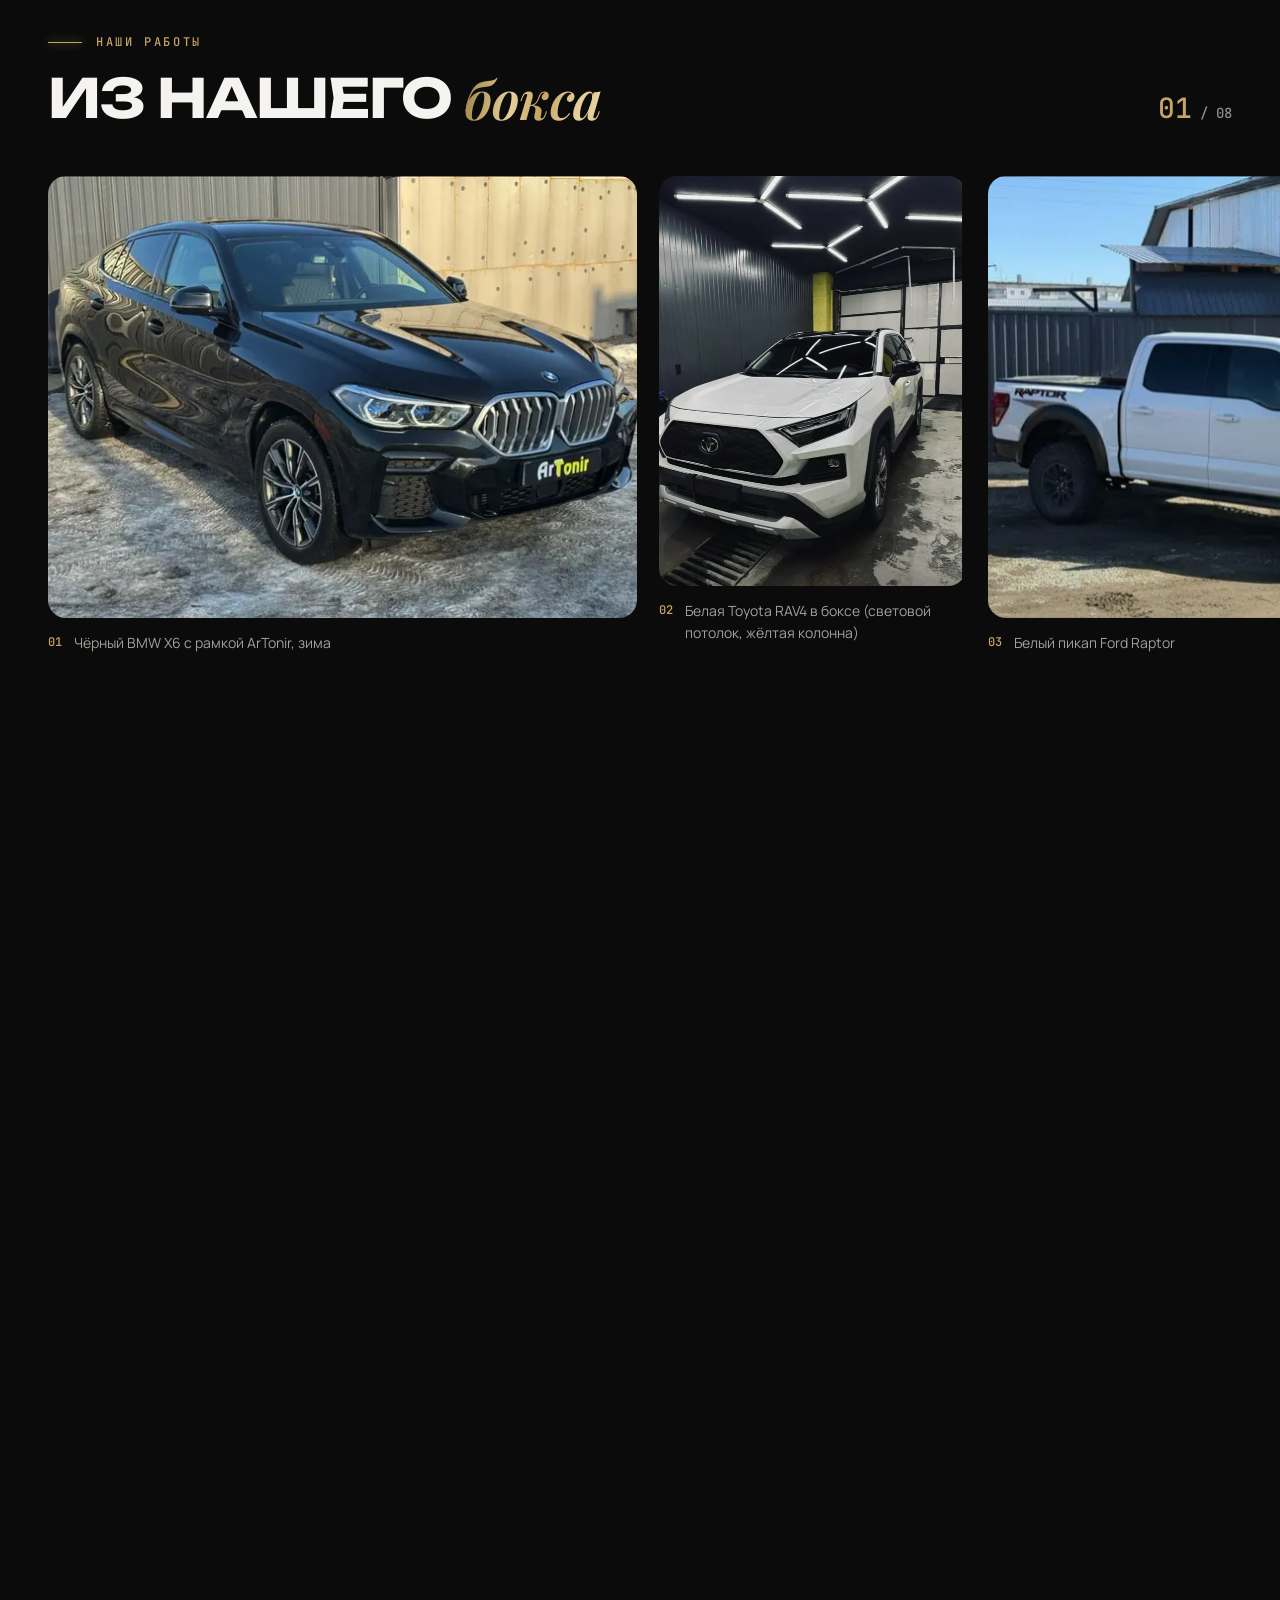
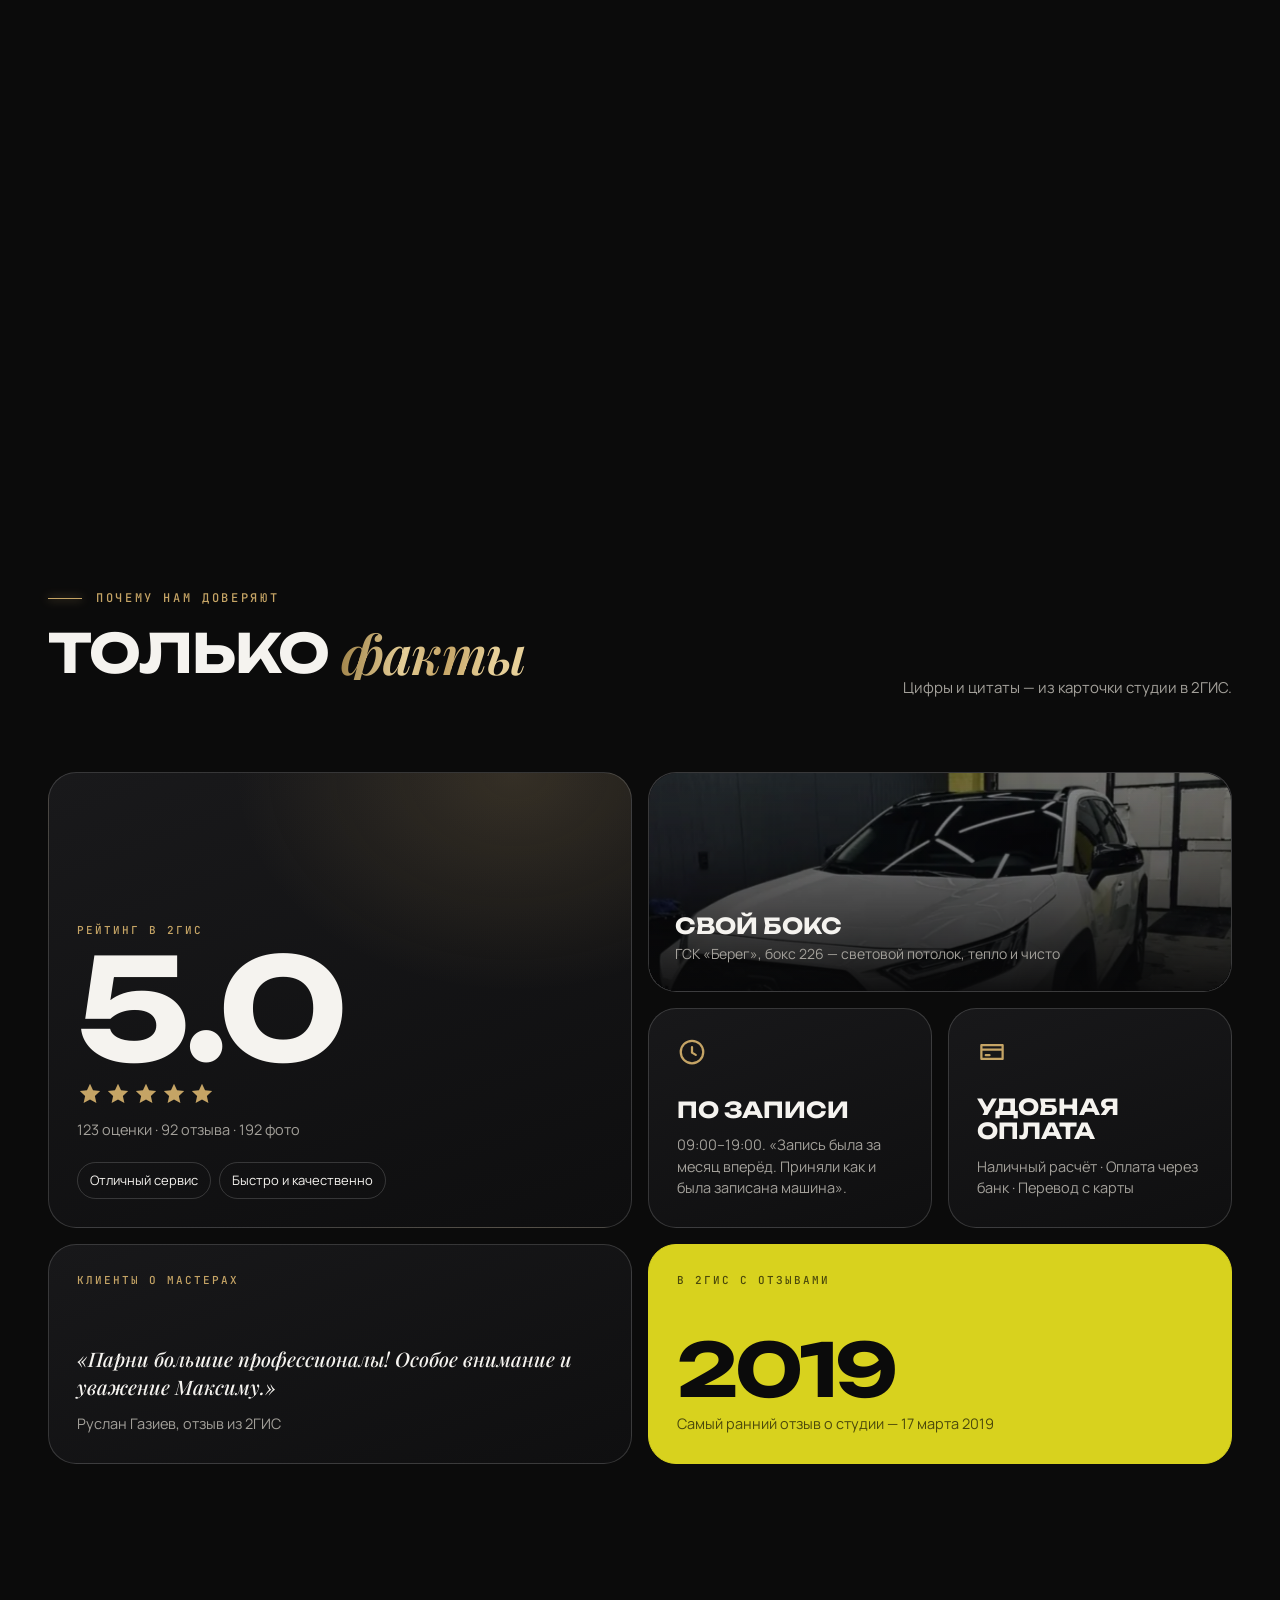
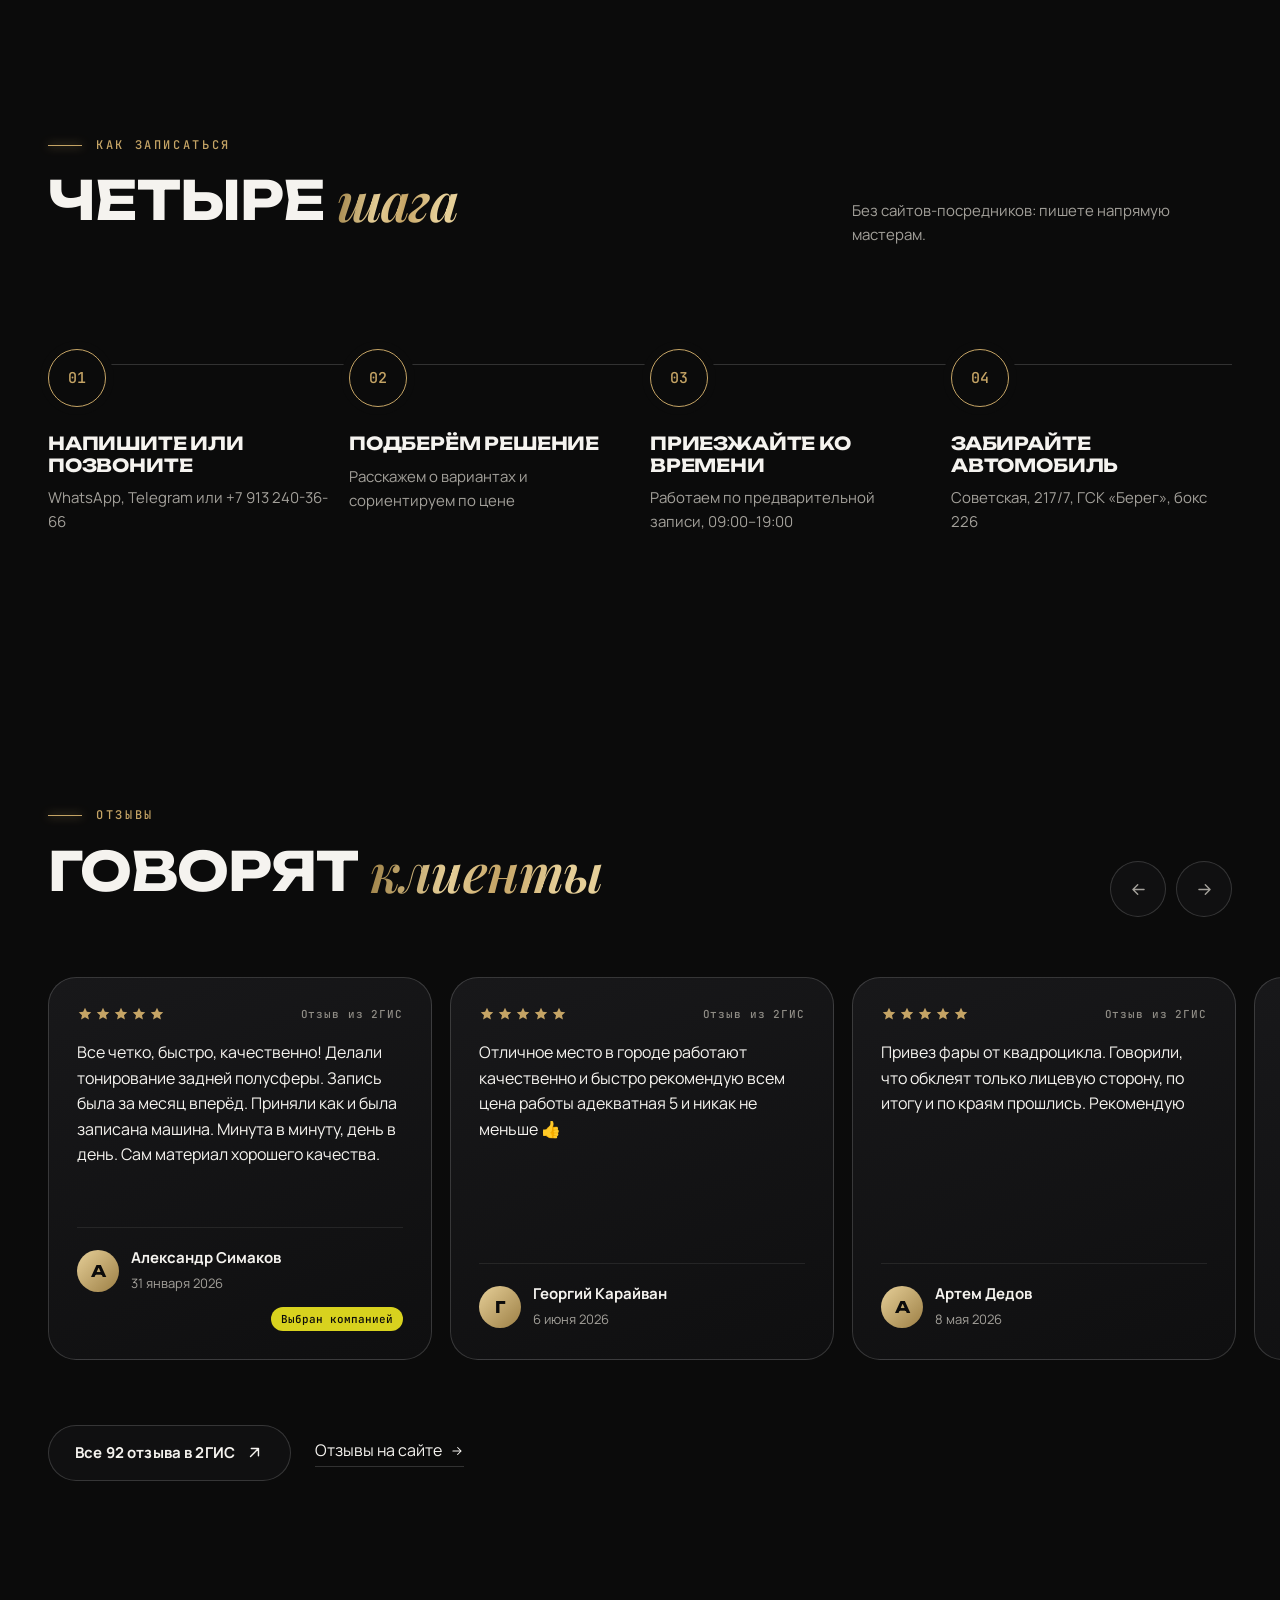
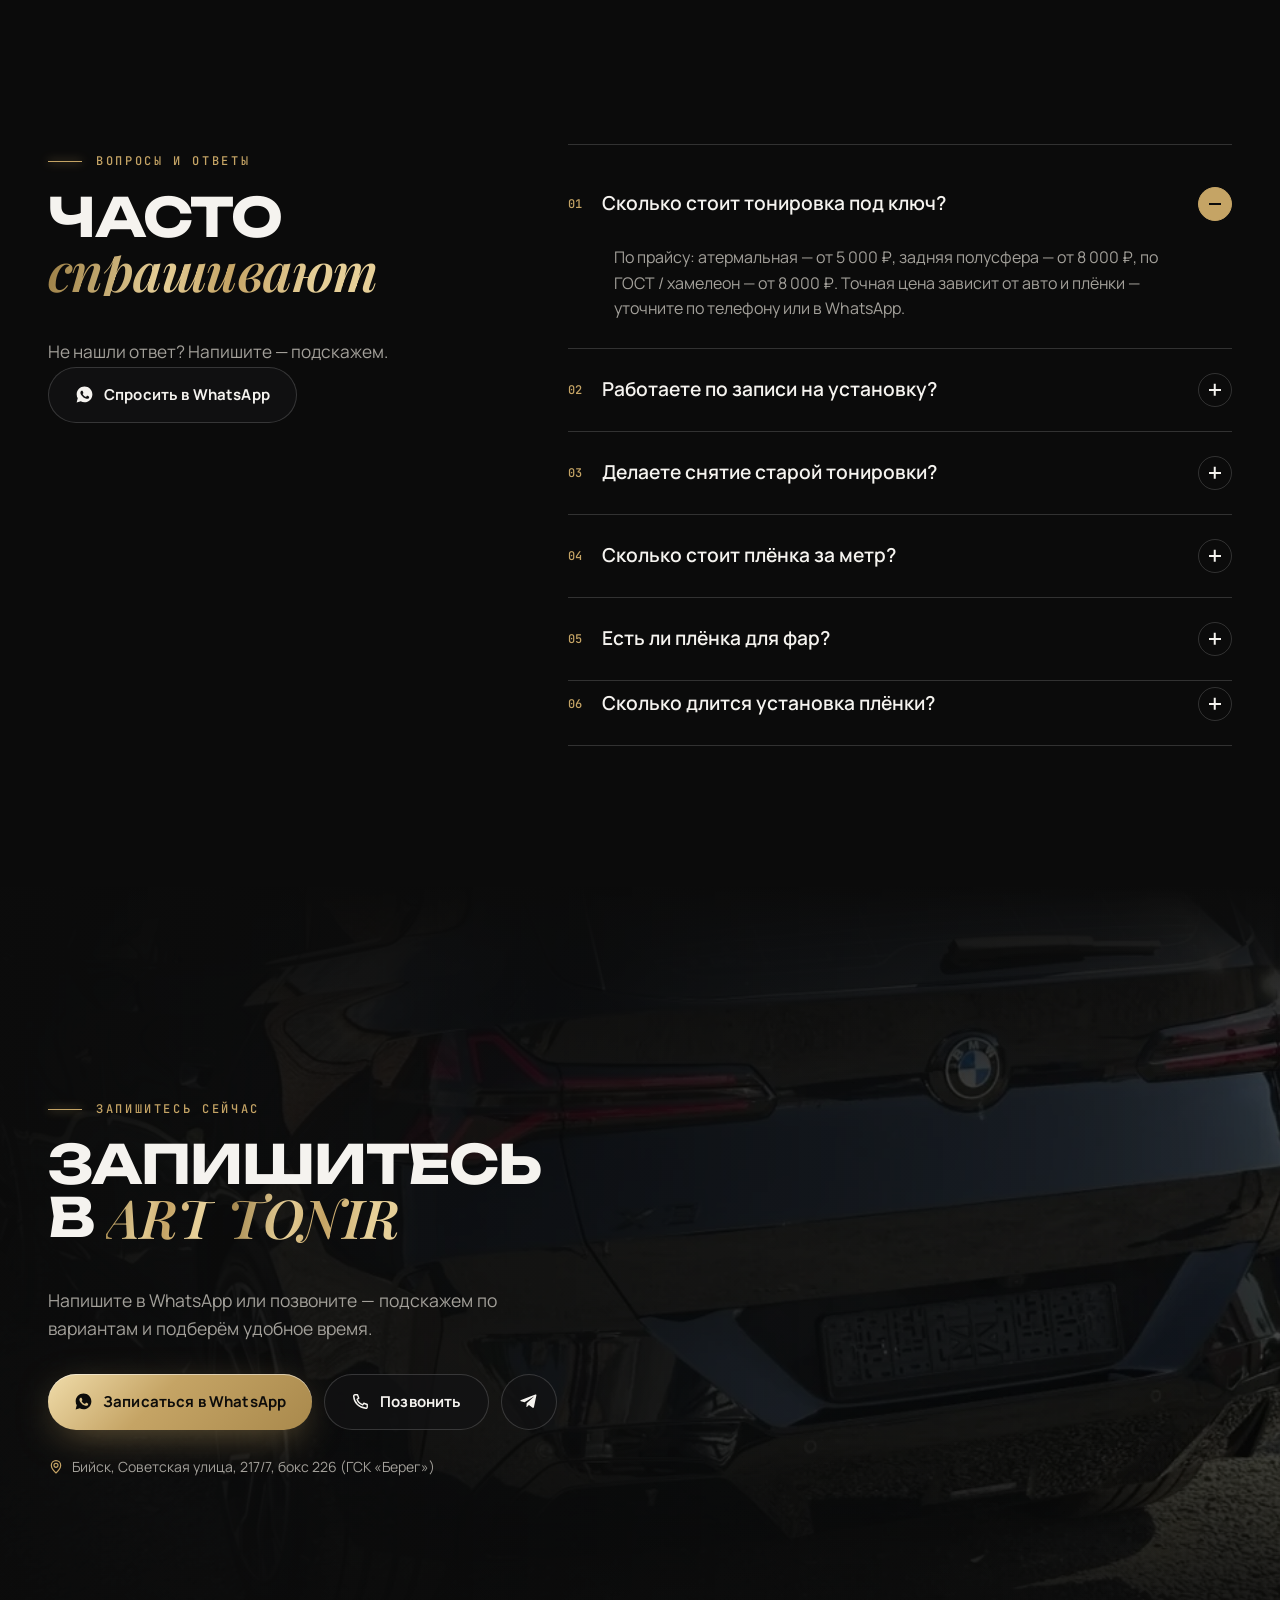
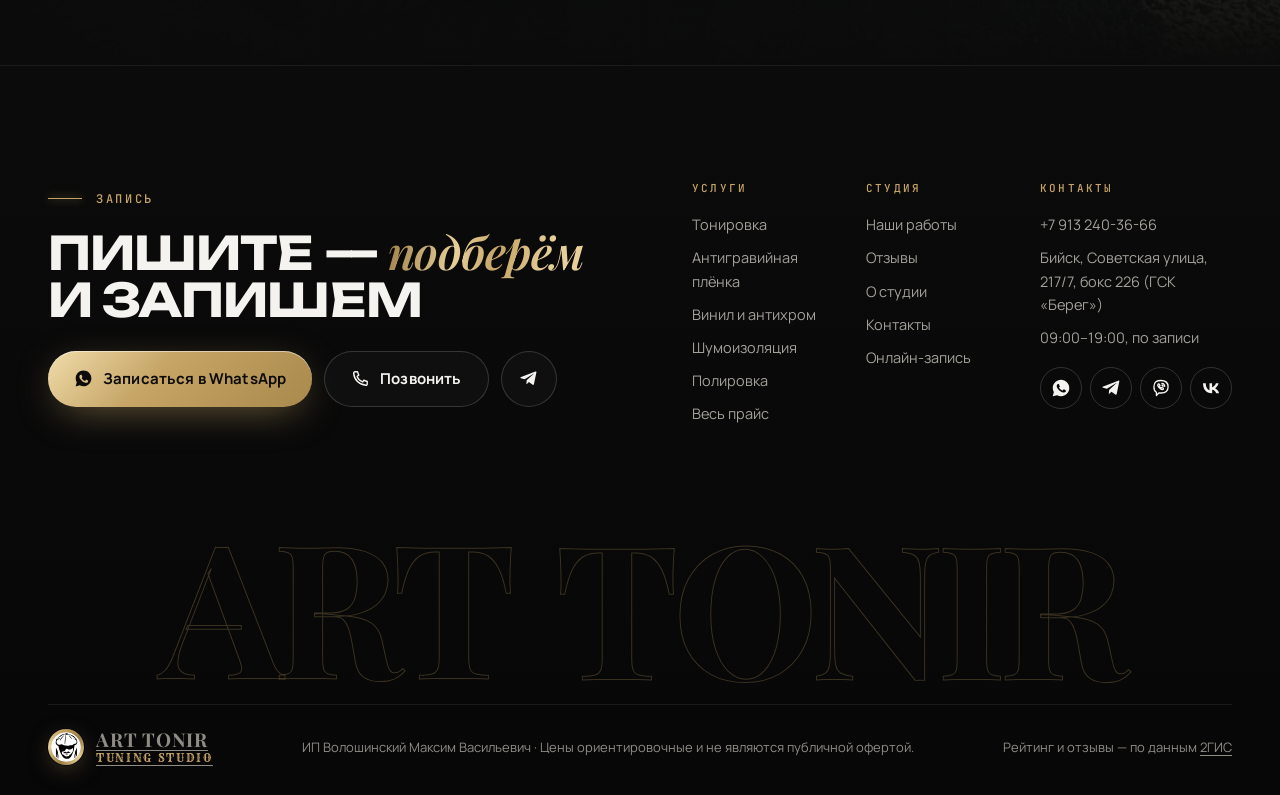
==== commit 61cce733: "Телефон без наложений, интерактивы на реальных фото, разные анимации фото, меньше лагов - телефон: 3" ====
--- a/index.html
+++ b/index.html
@@ -21,9 +21,9 @@
 <link rel="preconnect" href="https://fonts.googleapis.com">
 <link rel="preconnect" href="https://fonts.gstatic.com" crossorigin>
 <link rel="stylesheet" href="https://fonts.googleapis.com/css2?family=Unbounded:wght@400;500;600;700;800&family=Manrope:wght@400;500;600;700;800&family=Playfair+Display:ital,wght@0,600;0,700;1,500;1,600;1,700&family=JetBrains+Mono:wght@400;500&family=Rye&display=swap">
-<link rel="stylesheet" href="assets/css/main.css?v=2">
+<link rel="stylesheet" href="assets/css/main.css?v=3">
 <link rel="preload" as="image" href="assets/img/hero/poster-1920.webp" imagesrcset="assets/img/hero/poster-1280.webp 1280w, assets/img/hero/poster-1920.webp 1920w" imagesizes="100vw" media="(min-aspect-ratio: 4/5)">
-<link rel="preload" as="image" href="assets/img/hero/poster-portrait-900.webp" media="(max-aspect-ratio: 4/5)">
+<link rel="preload" as="image" href="assets/img/hero/poster-portrait-800.webp" media="(max-aspect-ratio: 4/5)">
 <link rel="modulepreload" href="assets/vendor/three/three.module.min.js">
 <script>(function(d){var h=d.documentElement;h.classList.add('js');if(!matchMedia('(prefers-reduced-motion: reduce)').matches){h.classList.add('anim');setTimeout(function(){if(!window.__AT_READY){h.classList.remove('anim')}},4000)}try{if(sessionStorage.getItem('at-pt')){h.classList.add('pt-in');sessionStorage.removeItem('at-pt')}}catch(e){}})(document)</script>
 <script type="importmap">{"imports":{"three":"./assets/vendor/three/three.module.min.js","three/addons/":"./assets/vendor/three/addons/"}}</script>
@@ -73,27 +73,27 @@
         <a href="uslugi.html" class="nav__link">Услуги и цены <svg class="ic ic--xs" aria-hidden="true"><use href="#i-plus"/></svg></a>
         <div class="mega" role="group" aria-label="Направления">
           <div class="mega__grid"><a class="mega__card" href="tonirovka.html">
-        <span class="mega__img"><img src="assets/img/services/07_tint-rear-hemisphere-800.webp" srcset="assets/img/services/07_tint-rear-hemisphere-400.webp 400w, assets/img/services/07_tint-rear-hemisphere-800.webp 800w" sizes="220px" width="800" height="804" alt="Тонировка" loading="lazy" decoding="async"></span>
+        <span class="mega__img"><img src="assets/img/services/07_tint-rear-hemisphere-800.webp" srcset="assets/img/services/07_tint-rear-hemisphere-400.webp 400w, assets/img/services/07_tint-rear-hemisphere-800.webp 800w" sizes="220px" width="800" height="527" alt="Тонировка" loading="lazy" decoding="async"></span>
         <span class="mega__num">01</span>
         <span class="mega__name">Тонировка</span>
         <span class="mega__price">от 5 000&nbsp;₽</span>
       </a><a class="mega__card" href="antigravijnaya-plenka.html">
-        <span class="mega__img"><img src="assets/img/services/01_ppf-full-body_photo1-800.webp" srcset="assets/img/services/01_ppf-full-body_photo1-400.webp 400w, assets/img/services/01_ppf-full-body_photo1-800.webp 800w" sizes="220px" width="800" height="801" alt="Антигравийная плёнка" loading="lazy" decoding="async"></span>
+        <span class="mega__img"><img src="assets/img/services/01_ppf-full-body_photo1-800.webp" srcset="assets/img/services/01_ppf-full-body_photo1-400.webp 400w, assets/img/services/01_ppf-full-body_photo1-800.webp 800w" sizes="220px" width="800" height="524" alt="Антигравийная плёнка" loading="lazy" decoding="async"></span>
         <span class="mega__num">02</span>
         <span class="mega__name">Антигравийная плёнка</span>
         <span class="mega__price">от 2 000&nbsp;₽</span>
       </a><a class="mega__card" href="vinil.html">
-        <span class="mega__img"><img src="assets/img/services/04_color-change-wrap-800.webp" srcset="assets/img/services/04_color-change-wrap-400.webp 400w, assets/img/services/04_color-change-wrap-800.webp 800w" sizes="220px" width="800" height="803" alt="Винил и антихром" loading="lazy" decoding="async"></span>
+        <span class="mega__img"><img src="assets/img/services/04_color-change-wrap-800.webp" srcset="assets/img/services/04_color-change-wrap-400.webp 400w, assets/img/services/04_color-change-wrap-800.webp 800w" sizes="220px" width="800" height="526" alt="Винил и антихром" loading="lazy" decoding="async"></span>
         <span class="mega__num">03</span>
         <span class="mega__name">Винил и антихром</span>
         <span class="mega__price">от 5 000&nbsp;₽</span>
       </a><a class="mega__card" href="shumoizolyaciya.html">
-        <span class="mega__img"><img src="assets/img/services/10_soundproof-wheel-arches-800.webp" srcset="assets/img/services/10_soundproof-wheel-arches-400.webp 400w, assets/img/services/10_soundproof-wheel-arches-800.webp 800w" sizes="220px" width="800" height="807" alt="Шумоизоляция" loading="lazy" decoding="async"></span>
+        <span class="mega__img"><img src="assets/img/services/10_soundproof-wheel-arches-800.webp" srcset="assets/img/services/10_soundproof-wheel-arches-400.webp 400w, assets/img/services/10_soundproof-wheel-arches-800.webp 800w" sizes="220px" width="800" height="529" alt="Шумоизоляция" loading="lazy" decoding="async"></span>
         <span class="mega__num">04</span>
         <span class="mega__name">Шумоизоляция</span>
         <span class="mega__price">от 7 500&nbsp;₽</span>
       </a><a class="mega__card" href="polirovka.html">
-        <span class="mega__img"><img src="assets/img/services/14_polish-ceramic-800.webp" srcset="assets/img/services/14_polish-ceramic-400.webp 400w, assets/img/services/14_polish-ceramic-800.webp 800w" sizes="220px" width="800" height="804" alt="Полировка" loading="lazy" decoding="async"></span>
+        <span class="mega__img"><img src="assets/img/services/14_polish-ceramic-800.webp" srcset="assets/img/services/14_polish-ceramic-400.webp 400w, assets/img/services/14_polish-ceramic-800.webp 800w" sizes="220px" width="800" height="486" alt="Полировка" loading="lazy" decoding="async"></span>
         <span class="mega__num">05</span>
         <span class="mega__name">Полировка</span>
         <span class="mega__price">от 1 000&nbsp;₽</span>
@@ -135,7 +135,7 @@
 
 <section class="hero" data-hero>
   <canvas class="hero__gl" aria-hidden="true"></canvas>
-  <div class="hero__fallback" aria-hidden="true"><picture><source media="(max-height: 520px) and (orientation: landscape)" srcset="assets/img/hero/stage-1600.webp"><source media="(max-aspect-ratio: 4/5)" srcset="assets/img/hero/poster-portrait-900.webp"><img src="assets/img/hero/poster-1920.webp" srcset="assets/img/hero/poster-1280.webp 1280w, assets/img/hero/poster-1920.webp 1920w" sizes="100vw" width="1920" height="1080" alt="" fetchpriority="high"></picture></div>
+  <div class="hero__fallback" aria-hidden="true"><picture><source media="(max-height: 520px) and (orientation: landscape)" srcset="assets/img/hero/stage-1600.webp"><source media="(max-aspect-ratio: 4/5)" srcset="assets/img/hero/poster-portrait-800.webp"><img src="assets/img/hero/poster-1920.webp" srcset="assets/img/hero/poster-1280.webp 1280w, assets/img/hero/poster-1920.webp 1920w" sizes="100vw" width="1920" height="1080" alt="" fetchpriority="high"></picture></div>
   <div class="hero__vignette" aria-hidden="true"></div>
   <div class="hero__word" aria-hidden="true"><span>ART</span><span>TONIR</span></div>
   <div class="container hero__in">
@@ -167,7 +167,7 @@
 <section class="section manifesto">
   <div class="container">
     <p class="eyebrow" data-reveal>ART TONIR · Tuning Studio</p>
-    <p class="manifesto__text" data-words>Тонируем стёкла <span class="pill"><img src="assets/img/gallery/02_white-sedan-xiaomi-su7-like_vertical-1280.webp" srcset="assets/img/gallery/02_white-sedan-xiaomi-su7-like_vertical-640.webp 640w, assets/img/gallery/02_white-sedan-xiaomi-su7-like_vertical-1280.webp 1280w" sizes="160px" width="1280" height="1639" alt="" loading="lazy" decoding="async"></span> бронируем кузов полиуретаном <span class="pill"><img src="assets/img/gallery/08_white-suv-in-studio_wrap-process-1280.webp" srcset="assets/img/gallery/08_white-suv-in-studio_wrap-process-640.webp 640w, assets/img/gallery/08_white-suv-in-studio_wrap-process-1280.webp 1280w" sizes="160px" width="1280" height="890" alt="" loading="lazy" decoding="async"></span> меняем цвет винилом <span class="pill"><img src="assets/img/gallery/22_lada-niva-forest-wrap-roofbox_vertical-1280.webp" srcset="assets/img/gallery/22_lada-niva-forest-wrap-roofbox_vertical-640.webp 640w, assets/img/gallery/22_lada-niva-forest-wrap-roofbox_vertical-1280.webp 1280w" sizes="160px" width="1280" height="1639" alt="" loading="lazy" decoding="async"></span> глушим шум и полируем — в боксе со световым потолком в ГСК «Берег». Строго по записи.</p>
+    <p class="manifesto__text" data-words>Тонируем стёкла, бронируем кузов полиуретаном, меняем цвет винилом, глушим шум и полируем — в боксе со световым потолком в ГСК «Берег». Строго по записи.</p>
     <figure class="manifesto__quote" data-reveal>
       <blockquote>«Приняли как и была записана машина. Минута в минуту, день в день.»</blockquote>
       <figcaption><span class="stars" aria-label="5 из 5"><svg class="ic" aria-hidden="true"><use href="#i-star"/></svg><svg class="ic" aria-hidden="true"><use href="#i-star"/></svg><svg class="ic" aria-hidden="true"><use href="#i-star"/></svg><svg class="ic" aria-hidden="true"><use href="#i-star"/></svg><svg class="ic" aria-hidden="true"><use href="#i-star"/></svg></span> Александр Симаков, отзыв из 2ГИС</figcaption>
@@ -193,7 +193,7 @@
           <ul class="stack__list"><li><span>Тонирование задней полусферы</span><b>от 8 000 ₽</b></li><li><span>Атермальное тонирование</span><b>от 5 000 ₽</b></li><li><span>Тонирование по ГОСТ / хамелеон</span><b>от 8 000 ₽</b></li></ul>
           <span class="stack__more">Подробнее <svg class="ic" aria-hidden="true"><use href="#i-arrow"/></svg></span>
         </div>
-        <div class="stack__media" data-tint><img src="assets/img/gallery/02_white-sedan-xiaomi-su7-like_vertical-1280.webp" srcset="assets/img/gallery/02_white-sedan-xiaomi-su7-like_vertical-640.webp 640w, assets/img/gallery/02_white-sedan-xiaomi-su7-like_vertical-1280.webp 1280w" sizes="(max-width: 900px) 92vw, 640px" width="1280" height="1639" alt="Белый спортивный седан после тонировки у бокса ART TONIR" loading="lazy" decoding="async"></div>
+        <div class="stack__media" data-img="led"><img src="assets/img/gallery/02_white-sedan-xiaomi-su7-like_vertical-1280.webp" srcset="assets/img/gallery/02_white-sedan-xiaomi-su7-like_vertical-640.webp 640w, assets/img/gallery/02_white-sedan-xiaomi-su7-like_vertical-1280.webp 1280w" sizes="(max-width: 900px) 92vw, 640px" width="1280" height="1639" alt="Белый спортивный седан после тонировки у бокса ART TONIR" loading="lazy" decoding="async"></div>
       </article><article class="stack__card" style="--i:1">
         <a class="stack__link" href="antigravijnaya-plenka.html" aria-label="Антигравийная плёнка — подробнее"></a>
         <div class="stack__body">
@@ -202,7 +202,7 @@
           <ul class="stack__list"><li><span>Кузов целиком в полиуретановую плёнку</span><b>от 180 000 ₽</b></li><li><span>Кузов целиком в цветную полиуретановую плёнку</span><b>от 200 000 ₽</b></li><li><span>Оклейка элементов салона</span><b>от 2 000 ₽</b></li></ul>
           <span class="stack__more">Подробнее <svg class="ic" aria-hidden="true"><use href="#i-arrow"/></svg></span>
         </div>
-        <div class="stack__media" data-tint><img src="assets/img/gallery/08_white-suv-in-studio_wrap-process-1280.webp" srcset="assets/img/gallery/08_white-suv-in-studio_wrap-process-640.webp 640w, assets/img/gallery/08_white-suv-in-studio_wrap-process-1280.webp 1280w" sizes="(max-width: 900px) 92vw, 640px" width="1280" height="890" alt="Белый внедорожник в боксе ART TONIR во время оклейки плёнкой" loading="lazy" decoding="async"></div>
+        <div class="stack__media" data-img="led"><img src="assets/img/gallery/08_white-suv-in-studio_wrap-process-1280.webp" srcset="assets/img/gallery/08_white-suv-in-studio_wrap-process-640.webp 640w, assets/img/gallery/08_white-suv-in-studio_wrap-process-1280.webp 1280w" sizes="(max-width: 900px) 92vw, 640px" width="1280" height="890" alt="Белый внедорожник в боксе ART TONIR во время оклейки плёнкой" loading="lazy" decoding="async"></div>
       </article><article class="stack__card" style="--i:2">
         <a class="stack__link" href="vinil.html" aria-label="Винил и антихром — подробнее"></a>
         <div class="stack__body">
@@ -211,7 +211,7 @@
           <ul class="stack__list"><li><span>Замена цвета / мат / глянец</span><b>от 150 000 ₽</b></li><li><span>Брендирование мототехники</span><b>от 20 000 ₽</b></li><li><span>Антихром</span><b>5 000 ₽</b></li></ul>
           <span class="stack__more">Подробнее <svg class="ic" aria-hidden="true"><use href="#i-arrow"/></svg></span>
         </div>
-        <div class="stack__media" data-tint><img src="assets/img/gallery/22_lada-niva-forest-wrap-roofbox_vertical-1280.webp" srcset="assets/img/gallery/22_lada-niva-forest-wrap-roofbox_vertical-640.webp 640w, assets/img/gallery/22_lada-niva-forest-wrap-roofbox_vertical-1280.webp 1280w" sizes="(max-width: 900px) 92vw, 640px" width="1280" height="1639" alt="Нива с виниловой оклейкой «лес» и автобоксом на крыше" loading="lazy" decoding="async"></div>
+        <div class="stack__media" data-img="led"><img src="assets/img/gallery/22_lada-niva-forest-wrap-roofbox_vertical-1280.webp" srcset="assets/img/gallery/22_lada-niva-forest-wrap-roofbox_vertical-640.webp 640w, assets/img/gallery/22_lada-niva-forest-wrap-roofbox_vertical-1280.webp 1280w" sizes="(max-width: 900px) 92vw, 640px" width="1280" height="1639" alt="Нива с виниловой оклейкой «лес» и автобоксом на крыше" loading="lazy" decoding="async"></div>
       </article><article class="stack__card" style="--i:3">
         <a class="stack__link" href="shumoizolyaciya.html" aria-label="Шумоизоляция — подробнее"></a>
         <div class="stack__body">
@@ -220,7 +220,7 @@
           <ul class="stack__list"><li><span>Шумоизоляция колёсных арок</span><b>от 30 000 ₽</b></li><li><span>Шумоизоляция дверей</span><b>от 7 500 ₽</b></li><li><span>Шумоизоляция багажного отделения</span><b>25 000 ₽</b></li><li><span>Снятие / установка центральной торпеды</span><b>от 30 000 ₽</b></li></ul>
           <span class="stack__more">Подробнее <svg class="ic" aria-hidden="true"><use href="#i-arrow"/></svg></span>
         </div>
-        <div class="stack__media" data-tint><img src="assets/img/gallery/18_white-suv-hood-open_master-at-work_vertical-1280.webp" srcset="assets/img/gallery/18_white-suv-hood-open_master-at-work_vertical-640.webp 640w, assets/img/gallery/18_white-suv-hood-open_master-at-work_vertical-1280.webp 1280w" sizes="(max-width: 900px) 92vw, 640px" width="1280" height="1522" alt="Мастер ART TONIR работает с белым кроссовером в боксе" loading="lazy" decoding="async"></div>
+        <div class="stack__media" data-img="led"><img src="assets/img/gallery/18_white-suv-hood-open_master-at-work_vertical-1280.webp" srcset="assets/img/gallery/18_white-suv-hood-open_master-at-work_vertical-640.webp 640w, assets/img/gallery/18_white-suv-hood-open_master-at-work_vertical-1280.webp 1280w" sizes="(max-width: 900px) 92vw, 640px" width="1280" height="1522" alt="Мастер ART TONIR работает с белым кроссовером в боксе" loading="lazy" decoding="async"></div>
       </article><article class="stack__card" style="--i:4">
         <a class="stack__link" href="polirovka.html" aria-label="Полировка — подробнее"></a>
         <div class="stack__body">
@@ -229,7 +229,7 @@
           <ul class="stack__list"><li><span>Полировка с нанесением керамического состава</span><b>от 40 000 ₽</b></li><li><span>Антидождь на стёкла</span><b>от 4 000 ₽</b></li><li><span>Полировка фар</span><b>от 1 000 ₽</b></li></ul>
           <span class="stack__more">Подробнее <svg class="ic" aria-hidden="true"><use href="#i-arrow"/></svg></span>
         </div>
-        <div class="stack__media" data-tint><img src="assets/img/gallery/15_mercedes-glc-coupe-white-front-1280.webp" srcset="assets/img/gallery/15_mercedes-glc-coupe-white-front-640.webp 640w, assets/img/gallery/15_mercedes-glc-coupe-white-front-1280.webp 1280w" sizes="(max-width: 900px) 92vw, 640px" width="1280" height="891" alt="Белый Mercedes GLC Coupe у бокса ART TONIR" loading="lazy" decoding="async"></div>
+        <div class="stack__media" data-img="led"><img src="assets/img/gallery/15_mercedes-glc-coupe-white-front-1280.webp" srcset="assets/img/gallery/15_mercedes-glc-coupe-white-front-640.webp 640w, assets/img/gallery/15_mercedes-glc-coupe-white-front-1280.webp 1280w" sizes="(max-width: 900px) 92vw, 640px" width="1280" height="891" alt="Белый Mercedes GLC Coupe у бокса ART TONIR" loading="lazy" decoding="async"></div>
       </article>
     </div>
   </div>
@@ -237,96 +237,26 @@
 
 <section class="section tool tool--tint tool--home" data-tool="tint">
   <div class="container tool__grid">
-    <div class="tool__text">
-      <p class="eyebrow" data-reveal>Визуализатор</p>
-      <h2 class="h2" data-split>Подберите <em>затемнение</em></h2>
-      <p class="lead" data-reveal>Двигайте ползунок — посмотрите, как меняется задняя полусфера. Для лобового и передних боковых стёкол — плёнки в пределах норм светопропускания (по ГОСТ) или атермальная.</p>
-      <div class="tool__ctrl" data-reveal>
+    <div class="tool__head"><p class="eyebrow" data-reveal>Визуализатор</p><h2 class="h2" data-split>Подберите <em>затемнение</em></h2><p class="lead" data-reveal>Двигайте ползунок — стёкла затемняются прямо на фото. Для лобового и передних боковых стёкол — плёнки в пределах норм светопропускания (по ГОСТ) или атермальная.</p></div>
+    <div class="tool__stage tool__stage--photo" data-img="rise">
+      <img class="tool__img" src="assets/img/tools/glc.webp" width="1280" height="890" alt="Белый Mercedes GLC Coupe у бокса ART TONIR" loading="lazy" decoding="async">
+      <canvas class="tool__cv" aria-hidden="true"></canvas>
+      <span class="tool__badge" data-out="state">Задняя полусфера · 60%</span>
+    </div>
+    <div class="tool__panel" data-reveal>
+      <div class="tool__ctrl">
         <label class="range"><span class="range__lbl">Задняя полусфера <b data-out="rear">60%</b></span><input type="range" min="0" max="95" value="60" data-in="rear" aria-label="Затемнение задней полусферы"></label>
         <div class="seg" role="radiogroup" aria-label="Передние стёкла">
-          <span class="seg__lbl">Передние стёкла</span>
+          <span class="seg__lbl">Передние боковые стёкла</span>
           <button type="button" role="radio" aria-checked="true" data-front="none">Без плёнки</button>
           <button type="button" role="radio" aria-checked="false" data-front="athermal">Атермальная</button>
           <button type="button" role="radio" aria-checked="false" data-front="gost">По ГОСТ</button>
           <button type="button" role="radio" aria-checked="false" data-front="chameleon">Хамелеон</button>
         </div>
       </div>
-      <div class="tool__sum" data-reveal><span>Ориентир по прайсу</span><b data-out="sum">от 8 000 ₽</b></div>
-      <div class="btn-row" data-reveal><a class="btn btn--gold" data-tool-wa href="https://wa.me/79132403666?text=%D0%97%D0%B4%D1%80%D0%B0%D0%B2%D1%81%D1%82%D0%B2%D1%83%D0%B9%D1%82%D0%B5!%20%D0%A5%D0%BE%D1%87%D1%83%20%D0%B7%D0%B0%D0%BF%D0%B8%D1%81%D0%B0%D1%82%D1%8C%D1%81%D1%8F%20%D0%B2%20ART%20TONIR." target="_blank" rel="noopener"><svg class="ic" aria-hidden="true"><use href="#i-wa"/></svg><span>Записаться с этим выбором</span></a></div>
-      <p class="tool__note">Визуализация условная: реальный оттенок зависит от плёнки и автомобиля.</p>
-    </div>
-    <div class="tool__stage tool__stage--car" data-reveal>
-      <svg class="car" viewBox="0 0 1000 560" role="img" aria-label="Схема автомобиля сбоку">
-  <defs>
-    <linearGradient id="g-body-tint" x1="0" y1="0" x2="0" y2="1">
-      <stop offset="0" stop-color="#fff" stop-opacity=".5"/>
-      <stop offset=".3" stop-color="#fff" stop-opacity=".08"/>
-      <stop offset=".46" stop-color="#000" stop-opacity="0"/>
-      <stop offset=".72" stop-color="#000" stop-opacity=".18"/>
-      <stop offset="1" stop-color="#000" stop-opacity=".55"/>
-    </linearGradient>
-    <linearGradient id="g-side-tint" x1="0" y1="0" x2="1" y2="0">
-      <stop offset="0" stop-color="#000" stop-opacity=".35"/><stop offset=".18" stop-color="#000" stop-opacity="0"/>
-      <stop offset=".82" stop-color="#000" stop-opacity="0"/><stop offset="1" stop-color="#000" stop-opacity=".3"/>
-    </linearGradient>
-    <linearGradient id="g-sky-tint" x1="0" y1="0" x2="0" y2="1">
-      <stop offset="0" stop-color="#9aa6b3"/><stop offset=".55" stop-color="#4b535d"/><stop offset="1" stop-color="#262a30"/>
-    </linearGradient>
-    <linearGradient id="g-cham-tint" x1="0" y1="0" x2="1" y2="0">
-      <stop offset="0" stop-color="#6b3cff"/><stop offset=".35" stop-color="#18c5b5"/><stop offset=".7" stop-color="#3f7bff"/><stop offset="1" stop-color="#b04cff"/>
-      <animateTransform attributeName="gradientTransform" type="translate" values="-0.6 0;0.6 0;-0.6 0" dur="6s" repeatCount="indefinite"/>
-    </linearGradient>
-    <linearGradient id="g-chrome-tint" x1="0" y1="0" x2="0" y2="1"><stop offset="0" stop-color="#fff"/><stop offset=".5" stop-color="#8d949b"/><stop offset="1" stop-color="#e8ebee"/></linearGradient>
-    <radialGradient id="g-rim-tint" cx=".5" cy=".5" r=".5"><stop offset="0" stop-color="#2c2e33"/><stop offset=".8" stop-color="#16171a"/><stop offset="1" stop-color="#0a0a0b"/></radialGradient>
-    <linearGradient id="g-fade-tint" x1="0" y1="0" x2="0" y2="1"><stop offset="0" stop-color="#fff" stop-opacity=".9"/><stop offset=".35" stop-color="#fff" stop-opacity="0"/></linearGradient>
-    <mask id="m-fade-tint" maskUnits="userSpaceOnUse" x="0" y="392" width="1000" height="300"><rect x="0" y="392" width="1000" height="300" fill="url(#g-fade-tint)"/></mask>
-    <clipPath id="c-glass-tint"><path d="M200 190C232 160 262 136 306 124C384 106 522 104 584 110C622 114 652 132 680 164L700 190Z"/></clipPath>
-    <clipPath id="c-body-tint"><path d="M96 318C82 316 78 300 80 282L84 236C86 214 96 200 118 194C170 170 220 124 292 108C380 92 520 90 590 98C640 104 680 128 712 160C730 176 760 184 800 190L900 206C936 212 952 228 954 252L956 290C956 310 946 318 928 320H858A86 86 0 0 0 686 320H336A86 86 0 0 0 164 320Z"/></clipPath>
-  </defs>
-  <use href="#car-main-tint" class="car__refl-g" transform="translate(0 784) scale(1 -1)" mask="url(#m-fade-tint)"/>
-  <ellipse class="car__shadow" cx="518" cy="392" rx="460" ry="14"/>
-  <g id="car-main-tint">
-    <path class="car__body" d="M96 318C82 316 78 300 80 282L84 236C86 214 96 200 118 194C170 170 220 124 292 108C380 92 520 90 590 98C640 104 680 128 712 160C730 176 760 184 800 190L900 206C936 212 952 228 954 252L956 290C956 310 946 318 928 320H858A86 86 0 0 0 686 320H336A86 86 0 0 0 164 320Z"/>
-    <g clip-path="url(#c-body-tint)">
-      <rect x="70" y="80" width="900" height="260" fill="url(#g-body-tint)" class="car__shade"/>
-      <rect x="70" y="80" width="900" height="260" fill="url(#g-side-tint)"/>
-      <path class="car__band" d="M80 236C300 224 700 224 960 246V262C700 242 300 242 80 254Z"/>
-      <path class="car__clad" d="M60 300H990V330H60Z"/>
-    </g>
-    <path class="car__gloss" d="M112 224C300 212 700 212 944 236"/>
-    <path class="car__arch" d="M164 320A86 86 0 0 1 336 320M686 320A86 86 0 0 1 858 320"/>
-    <g class="car__glass" clip-path="url(#c-glass-tint)">
-      <rect x="190" y="96" width="520" height="100" fill="url(#g-sky-tint)"/>
-      <g class="car__inside"><rect x="404" y="140" width="34" height="46" rx="14"/><rect x="588" y="138" width="34" height="48" rx="14"/><path d="M640 186C640 164 656 152 672 160" fill="none" stroke="#202226" stroke-width="7" stroke-linecap="round"/></g>
-      <path class="car__led" d="M222 182L300 126M352 112L336 190M408 110L460 190M470 110L520 150M560 108L612 176M640 132L606 190"/>
-      <path class="tint tint--rear" d="M190 96H508V196H190Z"/>
-      <path class="tint tint--front" d="M508 96H710V196H508Z"/>
-    </g>
-    <path class="car__pillars" d="M290 126L310 122L326 190H304ZM500 104H516V190H500Z"/>
-    <path class="car__chrome" stroke="url(#g-chrome-tint)" d="M200 190C232 160 262 136 306 124C384 106 522 104 584 110C622 114 652 132 680 164L700 190Z"/>
-    <path class="car__lines" d="M516 194V302M318 194C322 240 326 276 330 298M704 196C712 230 712 270 700 300"/>
-    <path class="car__handle" d="M452 216h30M650 216h30"/>
-    <path class="car__mirror" d="M688 172C700 164 726 164 736 172L740 192H702Z"/>
-    <path class="car__tail" d="M82 222C82 214 88 210 98 208L126 202V213L86 230Z"/>
-    <path class="car__head" d="M896 214C918 216 940 222 950 234L952 240H908C902 232 898 224 896 214Z"/>
-    <path class="car__grille" d="M934 266H955V296H940Z"/>
-    <g class="car__wheel" transform="translate(250 326)">
-      <circle r="66" class="car__tire"/>
-      <circle r="49" fill="url(#g-rim-tint)"/>
-      <path class="car__caliper" d="M-36 -14A38 38 0 0 1 -14 -36"/>
-      <g class="car__spokes"><path transform="rotate(0)" d="M-3 -11L-11 -47H-3L0 -11ZM3 -11L11 -47H3L0 -11Z"/><path transform="rotate(72)" d="M-3 -11L-11 -47H-3L0 -11ZM3 -11L11 -47H3L0 -11Z"/><path transform="rotate(144)" d="M-3 -11L-11 -47H-3L0 -11ZM3 -11L11 -47H3L0 -11Z"/><path transform="rotate(216)" d="M-3 -11L-11 -47H-3L0 -11ZM3 -11L11 -47H3L0 -11Z"/><path transform="rotate(288)" d="M-3 -11L-11 -47H-3L0 -11ZM3 -11L11 -47H3L0 -11Z"/></g>
-      <circle r="47" class="car__lip"/>
-      <circle r="10" class="car__hub"/>
-    </g><g class="car__wheel" transform="translate(772 326)">
-      <circle r="66" class="car__tire"/>
-      <circle r="49" fill="url(#g-rim-tint)"/>
-      <path class="car__caliper" d="M-36 -14A38 38 0 0 1 -14 -36"/>
-      <g class="car__spokes"><path transform="rotate(0)" d="M-3 -11L-11 -47H-3L0 -11ZM3 -11L11 -47H3L0 -11Z"/><path transform="rotate(72)" d="M-3 -11L-11 -47H-3L0 -11ZM3 -11L11 -47H3L0 -11Z"/><path transform="rotate(144)" d="M-3 -11L-11 -47H-3L0 -11ZM3 -11L11 -47H3L0 -11Z"/><path transform="rotate(216)" d="M-3 -11L-11 -47H-3L0 -11ZM3 -11L11 -47H3L0 -11Z"/><path transform="rotate(288)" d="M-3 -11L-11 -47H-3L0 -11ZM3 -11L11 -47H3L0 -11Z"/></g>
-      <circle r="47" class="car__lip"/>
-      <circle r="10" class="car__hub"/>
-    </g>
-  </g>
-</svg>
+      <div class="tool__sum"><span>Ориентир по прайсу</span><b data-out="sum">от 8 000 ₽</b></div>
+      <div class="btn-row"><a class="btn btn--gold" data-tool-wa href="https://wa.me/79132403666?text=%D0%97%D0%B4%D1%80%D0%B0%D0%B2%D1%81%D1%82%D0%B2%D1%83%D0%B9%D1%82%D0%B5!%20%D0%A5%D0%BE%D1%87%D1%83%20%D0%B7%D0%B0%D0%BF%D0%B8%D1%81%D0%B0%D1%82%D1%8C%D1%81%D1%8F%20%D0%B2%20ART%20TONIR." target="_blank" rel="noopener"><svg class="ic" aria-hidden="true"><use href="#i-wa"/></svg><span>Записаться с этим выбором</span></a></div>
+      <p class="tool__note">Фото — из галереи студии. Затемнение показано условно: реальный оттенок зависит от плёнки.</p>
     </div>
   </div>
 </section>
@@ -342,28 +272,28 @@
     </div>
     <div class="works__track" data-htrack>
       <a class="wcard" href="raboty.html#17_bmw-x6-black_snow" data-cursor="Смотреть">
-        <span class="wcard__img" data-tint><img src="assets/img/gallery/17_bmw-x6-black_snow-1280.webp" srcset="assets/img/gallery/17_bmw-x6-black_snow-640.webp 640w, assets/img/gallery/17_bmw-x6-black_snow-1280.webp 1280w" sizes="620px" width="1280" height="891" alt="Чёрный BMW X6 с рамкой ArTonir, зима" loading="lazy" decoding="async"></span>
+        <span class="wcard__img" data-img="pill"><img src="assets/img/gallery/17_bmw-x6-black_snow-1280.webp" srcset="assets/img/gallery/17_bmw-x6-black_snow-640.webp 640w, assets/img/gallery/17_bmw-x6-black_snow-1280.webp 1280w" sizes="620px" width="1280" height="891" alt="Чёрный BMW X6 с рамкой ArTonir, зима" loading="lazy" decoding="async"></span>
         <span class="wcard__cap"><i>01</i>Чёрный BMW X6 с рамкой ArTonir, зима</span>
       </a><a class="wcard wcard--v" href="raboty.html#21_toyota-rav4-white_studio_vertical" data-cursor="Смотреть">
-        <span class="wcard__img" data-tint><img src="assets/img/gallery/21_toyota-rav4-white_studio_vertical-1280.webp" srcset="assets/img/gallery/21_toyota-rav4-white_studio_vertical-640.webp 640w, assets/img/gallery/21_toyota-rav4-white_studio_vertical-1280.webp 1280w" sizes="360px" width="1280" height="1637" alt="Белая Toyota RAV4 в боксе (световой потолок, жёлтая колонна)" loading="lazy" decoding="async"></span>
+        <span class="wcard__img" data-img="pill"><img src="assets/img/gallery/21_toyota-rav4-white_studio_vertical-1280.webp" srcset="assets/img/gallery/21_toyota-rav4-white_studio_vertical-640.webp 640w, assets/img/gallery/21_toyota-rav4-white_studio_vertical-1280.webp 1280w" sizes="360px" width="1280" height="1637" alt="Белая Toyota RAV4 в боксе (световой потолок, жёлтая колонна)" loading="lazy" decoding="async"></span>
         <span class="wcard__cap"><i>02</i>Белая Toyota RAV4 в боксе (световой потолок, жёлтая колонна)</span>
       </a><a class="wcard" href="raboty.html#03_white-ford-raptor_yard" data-cursor="Смотреть">
-        <span class="wcard__img" data-tint><img src="assets/img/gallery/03_white-ford-raptor_yard-1280.webp" srcset="assets/img/gallery/03_white-ford-raptor_yard-640.webp 640w, assets/img/gallery/03_white-ford-raptor_yard-1280.webp 1280w" sizes="620px" width="1280" height="891" alt="Белый пикап Ford Raptor" loading="lazy" decoding="async"></span>
+        <span class="wcard__img" data-img="pill"><img src="assets/img/gallery/03_white-ford-raptor_yard-1280.webp" srcset="assets/img/gallery/03_white-ford-raptor_yard-640.webp 640w, assets/img/gallery/03_white-ford-raptor_yard-1280.webp 1280w" sizes="620px" width="1280" height="891" alt="Белый пикап Ford Raptor" loading="lazy" decoding="async"></span>
         <span class="wcard__cap"><i>03</i>Белый пикап Ford Raptor</span>
       </a><a class="wcard wcard--v" href="raboty.html#12_snowmobile-red-black-wrap_studio_vertical" data-cursor="Смотреть">
-        <span class="wcard__img" data-tint><img src="assets/img/gallery/12_snowmobile-red-black-wrap_studio_vertical-1280.webp" srcset="assets/img/gallery/12_snowmobile-red-black-wrap_studio_vertical-640.webp 640w, assets/img/gallery/12_snowmobile-red-black-wrap_studio_vertical-1280.webp 1280w" sizes="360px" width="1280" height="1637" alt="Снегоход в красно-чёрной оклейке, в студии" loading="lazy" decoding="async"></span>
+        <span class="wcard__img" data-img="pill"><img src="assets/img/gallery/12_snowmobile-red-black-wrap_studio_vertical-1280.webp" srcset="assets/img/gallery/12_snowmobile-red-black-wrap_studio_vertical-640.webp 640w, assets/img/gallery/12_snowmobile-red-black-wrap_studio_vertical-1280.webp 1280w" sizes="360px" width="1280" height="1637" alt="Снегоход в красно-чёрной оклейке, в студии" loading="lazy" decoding="async"></span>
         <span class="wcard__cap"><i>04</i>Снегоход в красно-чёрной оклейке, в студии</span>
       </a><a class="wcard" href="raboty.html#15_mercedes-glc-coupe-white-front" data-cursor="Смотреть">
-        <span class="wcard__img" data-tint><img src="assets/img/gallery/15_mercedes-glc-coupe-white-front-1280.webp" srcset="assets/img/gallery/15_mercedes-glc-coupe-white-front-640.webp 640w, assets/img/gallery/15_mercedes-glc-coupe-white-front-1280.webp 1280w" sizes="620px" width="1280" height="891" alt="Белый Mercedes GLC Coupe, спереди" loading="lazy" decoding="async"></span>
+        <span class="wcard__img" data-img="pill"><img src="assets/img/gallery/15_mercedes-glc-coupe-white-front-1280.webp" srcset="assets/img/gallery/15_mercedes-glc-coupe-white-front-640.webp 640w, assets/img/gallery/15_mercedes-glc-coupe-white-front-1280.webp 1280w" sizes="620px" width="1280" height="891" alt="Белый Mercedes GLC Coupe, спереди" loading="lazy" decoding="async"></span>
         <span class="wcard__cap"><i>05</i>Белый Mercedes GLC Coupe, спереди</span>
       </a><a class="wcard wcard--v" href="raboty.html#22_lada-niva-forest-wrap-roofbox_vertical" data-cursor="Смотреть">
-        <span class="wcard__img" data-tint><img src="assets/img/gallery/22_lada-niva-forest-wrap-roofbox_vertical-1280.webp" srcset="assets/img/gallery/22_lada-niva-forest-wrap-roofbox_vertical-640.webp 640w, assets/img/gallery/22_lada-niva-forest-wrap-roofbox_vertical-1280.webp 1280w" sizes="360px" width="1280" height="1639" alt="Нива с винилом «лес» и автобоксом" loading="lazy" decoding="async"></span>
+        <span class="wcard__img" data-img="pill"><img src="assets/img/gallery/22_lada-niva-forest-wrap-roofbox_vertical-1280.webp" srcset="assets/img/gallery/22_lada-niva-forest-wrap-roofbox_vertical-640.webp 640w, assets/img/gallery/22_lada-niva-forest-wrap-roofbox_vertical-1280.webp 1280w" sizes="360px" width="1280" height="1639" alt="Нива с винилом «лес» и автобоксом" loading="lazy" decoding="async"></span>
         <span class="wcard__cap"><i>06</i>Нива с винилом «лес» и автобоксом</span>
       </a><a class="wcard" href="raboty.html#04_bmw-pair-black-white_yard" data-cursor="Смотреть">
-        <span class="wcard__img" data-tint><img src="assets/img/gallery/04_bmw-pair-black-white_yard-1280.webp" srcset="assets/img/gallery/04_bmw-pair-black-white_yard-640.webp 640w, assets/img/gallery/04_bmw-pair-black-white_yard-1280.webp 1280w" sizes="620px" width="1280" height="890" alt="Два BMW — чёрный и белый" loading="lazy" decoding="async"></span>
+        <span class="wcard__img" data-img="pill"><img src="assets/img/gallery/04_bmw-pair-black-white_yard-1280.webp" srcset="assets/img/gallery/04_bmw-pair-black-white_yard-640.webp 640w, assets/img/gallery/04_bmw-pair-black-white_yard-1280.webp 1280w" sizes="620px" width="1280" height="890" alt="Два BMW — чёрный и белый" loading="lazy" decoding="async"></span>
         <span class="wcard__cap"><i>07</i>Два BMW — чёрный и белый</span>
       </a><a class="wcard wcard--v" href="raboty.html#02_white-sedan-xiaomi-su7-like_vertical" data-cursor="Смотреть">
-        <span class="wcard__img" data-tint><img src="assets/img/gallery/02_white-sedan-xiaomi-su7-like_vertical-1280.webp" srcset="assets/img/gallery/02_white-sedan-xiaomi-su7-like_vertical-640.webp 640w, assets/img/gallery/02_white-sedan-xiaomi-su7-like_vertical-1280.webp 1280w" sizes="360px" width="1280" height="1639" alt="Белый спортивный седан (похож на Xiaomi SU7), тонировка" loading="lazy" decoding="async"></span>
+        <span class="wcard__img" data-img="pill"><img src="assets/img/gallery/02_white-sedan-xiaomi-su7-like_vertical-1280.webp" srcset="assets/img/gallery/02_white-sedan-xiaomi-su7-like_vertical-640.webp 640w, assets/img/gallery/02_white-sedan-xiaomi-su7-like_vertical-1280.webp 1280w" sizes="360px" width="1280" height="1639" alt="Белый спортивный седан (похож на Xiaomi SU7), тонировка" loading="lazy" decoding="async"></span>
         <span class="wcard__cap"><i>08</i>Белый спортивный седан (похож на Xiaomi SU7), тонировка</span>
       </a>
       <a class="wcard wcard--more" href="raboty.html">
@@ -391,7 +321,7 @@
         <span class="tags"><span>Отличный сервис</span><span>Быстро и качественно</span></span>
       </a>
       <div class="bento__c bento__c--photo" data-reveal data-tilt>
-        <img src="assets/img/gallery/21_toyota-rav4-white_studio_vertical-1280.webp" srcset="assets/img/gallery/21_toyota-rav4-white_studio_vertical-640.webp 640w, assets/img/gallery/21_toyota-rav4-white_studio_vertical-1280.webp 1280w" sizes="(max-width: 900px) 92vw, 420px" width="1280" height="1637" alt="Бокс ART TONIR со световым потолком" loading="lazy" decoding="async">
+        <span class="bento__img" data-img="pill"><img src="assets/img/gallery/21_toyota-rav4-white_studio_vertical-1280.webp" srcset="assets/img/gallery/21_toyota-rav4-white_studio_vertical-640.webp 640w, assets/img/gallery/21_toyota-rav4-white_studio_vertical-1280.webp 1280w" sizes="(max-width: 900px) 92vw, 420px" width="1280" height="1637" alt="Бокс ART TONIR со световым потолком" loading="lazy" decoding="async"></span>
         <span class="bento__over"><b>Свой бокс</b>ГСК «Берег», бокс 226 — световой потолок, тепло и чисто</span>
       </div>
       <div class="bento__c" data-reveal data-tilt>
@@ -616,6 +546,7 @@
   <a class="mbar__main" href="https://wa.me/79132403666?text=%D0%97%D0%B4%D1%80%D0%B0%D0%B2%D1%81%D1%82%D0%B2%D1%83%D0%B9%D1%82%D0%B5!%20%D0%A5%D0%BE%D1%87%D1%83%20%D0%B7%D0%B0%D0%BF%D0%B8%D1%81%D0%B0%D1%82%D1%8C%D1%81%D1%8F%20%D0%B2%20ART%20TONIR." target="_blank" rel="noopener"><svg class="ic" aria-hidden="true"><use href="#i-wa"/></svg><span>Записаться</span></a>
   <a href="tel:+79132403666" aria-label="Позвонить"><svg class="ic" aria-hidden="true"><use href="#i-phone"/></svg><span>Звонок</span></a>
   <a href="https://t.me/+79132403666" target="_blank" rel="noopener" aria-label="Telegram"><svg class="ic" aria-hidden="true"><use href="#i-tg"/></svg><span>Telegram</span></a>
+  <button class="mbar__smeta" type="button" data-smeta-open hidden aria-label="Открыть смету"><svg class="ic" aria-hidden="true"><use href="#i-list"/></svg><span>Смета</span><b data-smeta-count>0</b></button>
 </div>
 <button class="smeta-fab" type="button" data-smeta-open aria-label="Открыть смету" hidden>
   <svg class="ic" aria-hidden="true"><use href="#i-list"/></svg><span class="smeta-fab__txt">Смета</span><b data-smeta-count>0</b><span class="smeta-fab__sum" data-smeta-sum></span>
@@ -642,9 +573,9 @@
 <script src="assets/vendor/gsap.min.js" defer></script>
 <script src="assets/vendor/ScrollTrigger.min.js" defer></script>
 <script src="assets/vendor/lenis.min.js" defer></script>
-<script src="assets/js/data.js?v=2" defer></script>
-<script src="assets/js/app.js?v=2" defer></script>
-<script src="assets/js/tools.js?v=2" defer></script>
-<script type="module" src="assets/js/hero3d.js?v=2"></script>
+<script src="assets/js/data.js?v=3" defer></script>
+<script src="assets/js/app.js?v=3" defer></script>
+<script src="assets/js/tools.js?v=3" defer></script>
+<script type="module" src="assets/js/hero3d.js?v=3"></script>
 </body>
 </html>
--- a/assets/css/main.css
+++ b/assets/css/main.css
@@ -14,7 +14,7 @@
   --line-2: rgba(255, 255, 255, 0.16);
   --text: #f5f3ef;
   --muted: #a3a09a;
-  --dim: #6d6b67;
+  --dim: #8f8c85;
   --gold: #c5a465;
   --gold-2: #e6cf98;
   --gold-3: #9c7f45;
@@ -57,14 +57,12 @@
 body::after { /* плёночное зерно */
   content: "";
   position: fixed;
-  inset: -50%;
+  inset: 0;
   z-index: 90;
   pointer-events: none;
   opacity: 0.045;
   background-image: url("data:image/svg+xml,%3Csvg xmlns='http://www.w3.org/2000/svg' width='160' height='160'%3E%3Cfilter id='n'%3E%3CfeTurbulence type='fractalNoise' baseFrequency='.85' numOctaves='3' stitchTiles='stitch'/%3E%3C/filter%3E%3Crect width='100%25' height='100%25' filter='url(%23n)'/%3E%3C/svg%3E");
-  animation: grain 1.2s steps(6) infinite;
-}
-@keyframes grain { 0%{transform:translate(0,0)} 20%{transform:translate(-4%,3%)} 40%{transform:translate(3%,-5%)} 60%{transform:translate(-6%,-2%)} 80%{transform:translate(5%,4%)} 100%{transform:translate(0,0)} }
+}
 img, svg, video, canvas { display: block; max-width: 100%; }
 img { height: auto; }
 a { color: inherit; text-decoration: none; }
@@ -119,7 +117,7 @@
   height: var(--h); padding: 0 26px; border-radius: 999px;
   font: 700 15px/1 var(--f-body); letter-spacing: 0.01em; white-space: nowrap;
   transition: transform .35s var(--ease), background-color .3s, color .3s, border-color .3s, box-shadow .3s;
-  isolation: isolate; overflow: hidden; will-change: transform;
+  isolation: isolate; overflow: hidden;
 }
 .btn .ic { width: 19px; height: 19px; transition: transform .35s var(--ease); }
 .btn:hover .ic:last-child:not(:first-child) { transform: translateX(3px); }
@@ -137,22 +135,22 @@
 }
 .btn--gold:hover::after { transform: translateX(420%) skewX(-18deg); }
 .btn--gold:hover { box-shadow: 0 14px 50px -10px rgba(216, 210, 30, 0.45), inset 0 1px 0 rgba(255, 255, 255, 0.6); }
-.btn--ghost { color: var(--text); border: 1px solid var(--line-2); background: rgba(255, 255, 255, 0.03); backdrop-filter: blur(10px); -webkit-backdrop-filter: blur(10px); }
+.btn--ghost { color: var(--text); border: 1px solid var(--line-2); background: rgba(18, 18, 20, 0.72); }
 .btn--ghost:hover { border-color: var(--gold); color: var(--gold-2); }
-.btn--icon { width: var(--h); padding: 0; border: 1px solid var(--line-2); background: rgba(255, 255, 255, 0.03); backdrop-filter: blur(10px); -webkit-backdrop-filter: blur(10px); }
+.btn--icon { width: var(--h); padding: 0; border: 1px solid var(--line-2); background: rgba(18, 18, 20, 0.72); }
 .btn--icon:hover { border-color: var(--gold); color: var(--gold); }
 .btn--icon.btn--sm { width: 46px; }
 .btn:disabled { opacity: .35; pointer-events: none; }
 .btn-row { display: flex; flex-wrap: wrap; gap: 12px; align-items: center; }
 
-.chip { display: inline-flex; align-items: center; gap: 8px; padding: 9px 15px; border-radius: 999px; border: 1px solid var(--line-2); background: rgba(12, 12, 13, 0.55); backdrop-filter: blur(12px); -webkit-backdrop-filter: blur(12px); font-size: 14px; color: var(--muted); }
+.chip { display: inline-flex; align-items: center; gap: 8px; padding: 9px 15px; border-radius: 999px; border: 1px solid var(--line-2); background: rgba(12, 12, 13, 0.82); font-size: 14px; color: var(--muted); }
 .chip b { color: var(--text); }
 .chip .ic { width: 16px; height: 16px; }
 .chip--rating:hover { border-color: var(--gold); }
 
 /* ---------- header ---------- */
 .hdr { position: fixed; inset: 0 0 auto; z-index: 60; height: var(--hdr); transition: transform .5s var(--ease), background-color .4s, border-color .4s; border-bottom: 1px solid transparent; }
-.hdr.is-scrolled { background: rgba(10, 10, 11, 0.72); backdrop-filter: blur(18px) saturate(140%); -webkit-backdrop-filter: blur(18px) saturate(140%); border-color: var(--line); }
+.hdr.is-scrolled { background: rgba(10, 10, 11, 0.94); border-color: var(--line); }
 .hdr.is-hidden { transform: translateY(-100%); }
 .hdr__in { height: 100%; display: flex; align-items: center; justify-content: space-between; gap: 24px; }
 .brand { display: inline-flex; align-items: center; gap: 12px; flex: none; }
@@ -174,7 +172,7 @@
 .mega {
   position: absolute; top: calc(100% + 14px); left: 50%; width: min(980px, 92vw);
   transform: translate(-42%, 10px); opacity: 0; visibility: hidden; pointer-events: none;
-  background: rgba(16, 16, 17, 0.92); backdrop-filter: blur(24px); -webkit-backdrop-filter: blur(24px);
+  background: rgba(16, 16, 17, 0.98);
   border: 1px solid var(--line-2); border-radius: var(--r-lg); padding: 18px;
   box-shadow: 0 40px 80px -20px rgba(0, 0, 0, 0.8);
   transition: opacity .35s var(--ease), transform .45s var(--ease), visibility 0s .35s;
@@ -262,22 +260,24 @@
 .toast.is-on { opacity: 1; transform: translate(-50%, 0); }
 
 /* ---------- reveal (только если JS-анимации активны) ---------- */
-.anim [data-reveal] { opacity: 0; transform: translateY(36px); }
+.anim [data-reveal] { opacity: 0; transform: translateY(18px); }
+.anim .eyebrow[data-reveal] { transform: none; }
 .anim [data-split] .w { display: inline-block; overflow: hidden; vertical-align: top; padding-bottom: .08em; margin-bottom: -.08em; }
 .anim [data-split] .w > span { display: inline-block; transform: translateY(105%); }
 .anim [data-split] .w > em { display: inline-block; transform: translateY(105%); }
 
-/* tint reveal on images */
-[data-tint] { position: relative; overflow: hidden; display: block; }
-[data-tint] img { width: 100%; height: 100%; object-fit: cover; }
-.anim [data-tint]::after {
-  content: ""; position: absolute; inset: 0; z-index: 2; pointer-events: none;
-  background: linear-gradient(90deg, #0b0b0b 0%, #0b0b0b calc(100% - 3px), var(--gold-2) calc(100% - 3px));
-  transform-origin: right; transform: scaleX(1);
-}
-.anim [data-tint].is-in::after { transform: scaleX(0); transition: transform 1.2s var(--ease-io); }
-.anim [data-tint] img { transform: scale(1.18); transition: transform 1.6s var(--ease); }
-.anim [data-tint].is-in img { transform: scale(1); }
+/* появление фото — разные типы (управляет assets/js/app.js) */
+[data-img] { position: relative; overflow: hidden; display: block; }
+[data-img] img { width: 100%; height: 100%; object-fit: cover; }
+.anim [data-img="rise"]:not(.is-revealed)   { clip-path: inset(100% 0% 0% 0%); }
+.anim [data-img="led"]:not(.is-revealed)    { clip-path: inset(0% 0% 100% 0%); }
+.anim [data-img="wipe-l"]:not(.is-revealed) { clip-path: inset(0% 100% 0% 0%); }
+.anim [data-img="wipe-r"]:not(.is-revealed) { clip-path: inset(0% 0% 0% 100%); }
+.anim [data-img="pill"]:not(.is-revealed)   { clip-path: inset(26% 32% 26% 32% round 999px); }
+.anim [data-img="diag"]:not(.is-revealed)   { clip-path: polygon(0% 0%, 0% 0%, -30% 100%, -30% 100%); }
+.anim [data-img="focus"]:not(.is-revealed)  { opacity: 0; }
+.anim [data-img]:not([data-img="focus"]):not(.is-revealed) > img, .anim [data-img]:not([data-img="focus"]):not(.is-revealed) > picture img { transform: scale(1.22); }
+.img-led { position: absolute; left: -2%; right: -2%; top: 0; height: 2px; z-index: 4; pointer-events: none; background: linear-gradient(90deg, transparent, #fff 12%, #fff 88%, transparent); box-shadow: 0 0 14px 3px rgba(244,247,255,.85), 0 0 46px 10px rgba(244,247,255,.3); }
 
 /* ==========================================================================
    HERO (главная)
@@ -303,7 +303,7 @@
 .hero__btns { margin-top: 26px; }
 .hero__hud {
   width: 280px; padding: 18px 18px 14px; border-radius: var(--r); border: 1px solid var(--line-2);
-  background: linear-gradient(160deg, rgba(30, 30, 33, .7), rgba(12, 12, 13, .55)); backdrop-filter: blur(16px); -webkit-backdrop-filter: blur(16px);
+  background: linear-gradient(160deg, rgba(30, 30, 33, .94), rgba(14, 14, 15, .9));
   box-shadow: 0 30px 60px -20px rgba(0,0,0,.7);
 }
 .no-gl .hero__hud { display: none; }
@@ -312,7 +312,7 @@
 @keyframes pulse { 50% { opacity: .3 } }
 .hud__foot { margin-top: 12px; padding-top: 12px; border-top: 1px solid var(--line); font-size: 13px; font-weight: 600; }
 .hud__foot a { display: inline-flex; align-items: center; gap: 6px; color: var(--gold-2); }
-.hero__stats { position: relative; z-index: 3; border-top: 1px solid var(--line); background: linear-gradient(to bottom, rgba(11,11,11,.4), rgba(11,11,11,.85)); backdrop-filter: blur(10px); -webkit-backdrop-filter: blur(10px); }
+.hero__stats { position: relative; z-index: 3; border-top: 1px solid var(--line); background: linear-gradient(to bottom, rgba(11,11,11,.8), rgba(11,11,11,.96)); }
 .stats { display: grid; grid-template-columns: repeat(4, 1fr); }
 .stat { padding: 22px 0 22px 24px; border-left: 1px solid var(--line); display: flex; align-items: baseline; gap: 14px; }
 .stat:first-child { border-left: 0; padding-left: 0; }
@@ -353,11 +353,10 @@
 
 /* manifesto */
 .manifesto__text { font: 600 clamp(1.5rem, 3.6vw, 3.3rem)/1.22 var(--f-display); letter-spacing: -0.02em; max-width: 22ch; max-width: 1200px; }
-.manifesto__text .wd { color: rgba(245, 243, 239, .16); transition: color .3s; }
+.manifesto__text .wd { color: rgba(245, 243, 239, .38); transition: color .3s; }
+@media (max-width: 760px) { .manifesto__text .wd { color: var(--text); } }
 .manifesto__text .wd.on { color: var(--text); }
 .no-anim .manifesto__text .wd, .manifesto__text:not(.is-split) { color: var(--text); }
-.pill { display: inline-block; vertical-align: middle; width: 2.4em; height: 1.1em; border-radius: 999px; overflow: hidden; margin: -0.1em 0.12em 0; border: 1px solid var(--line-2); }
-.pill img { width: 100%; height: 100%; object-fit: cover; }
 .manifesto__quote { margin-top: clamp(40px, 6vw, 70px); padding-left: 24px; border-left: 2px solid var(--gold); max-width: 640px; }
 .manifesto__quote blockquote { font: italic 500 clamp(1.15rem, 2vw, 1.6rem)/1.4 var(--f-serif); }
 .manifesto__quote figcaption { display: flex; align-items: center; gap: 12px; margin-top: 14px; color: var(--muted); font-size: 14px; }
@@ -366,7 +365,7 @@
 .stack { display: flex; flex-direction: column; gap: 24px; }
 .stack__card {
   --top: calc(var(--hdr) + 30px + var(--i) * 14px);
-  position: sticky; top: var(--top);
+  position: relative;
   display: grid; grid-template-columns: 1.05fr 1fr; min-height: min(560px, 72vh);
   border-radius: var(--r-lg); overflow: hidden; border: 1px solid var(--line-2);
   background: linear-gradient(140deg, #18181b 0%, #0f0f10 60%);
@@ -395,8 +394,11 @@
 /* tool (визуализаторы) */
 .tool { overflow: hidden; }
 .tool--home { background: radial-gradient(60% 60% at 75% 50%, rgba(197,164,101,.07), transparent 70%); }
-.tool__grid { display: grid; grid-template-columns: minmax(0, .9fr) minmax(0, 1.1fr); gap: clamp(30px, 5vw, 80px); align-items: center; }
-.tool__ctrl { display: flex; flex-direction: column; gap: 22px; margin-top: 34px; padding: 24px; border-radius: var(--r); border: 1px solid var(--line-2); background: rgba(255,255,255,.02); }
+.tool__grid { display: grid; grid-template-columns: minmax(0, .9fr) minmax(0, 1.1fr); grid-template-areas: "head stage" "panel stage"; column-gap: clamp(30px, 5vw, 80px); align-items: start; }
+.tool__head { grid-area: head; align-self: end; }
+.tool__stage { grid-area: stage; align-self: center; }
+.tool__panel { grid-area: panel; }
+.tool__ctrl { display: flex; flex-direction: column; gap: 22px; margin-top: 30px; padding: 24px; border-radius: var(--r); border: 1px solid var(--line-2); background: rgba(255,255,255,.02); }
 .tool__sum { display: flex; justify-content: space-between; align-items: baseline; gap: 20px; margin: 22px 0 22px; padding: 18px 0; border-block: 1px solid var(--line); }
 .tool__sum span { color: var(--muted); font-size: 14px; }
 .tool__sum b { font: 600 clamp(1.4rem, 2.4vw, 2rem) var(--f-display); color: var(--gold); }
@@ -405,13 +407,15 @@
 .tool__meter span { color: var(--muted); font-size: 14px; }
 .tool__meter b { font: 600 28px var(--f-display); }
 .tool__stage { position: relative; border-radius: var(--r-lg); overflow: hidden; border: 1px solid var(--line-2); background: radial-gradient(90% 80% at 50% 0%, #1d1e21 0%, #0c0c0d 70%); width: 100%; }
-.tool__stage--car { display: grid; place-items: center; padding: 0 clamp(6px, 1.5vw, 20px); aspect-ratio: 4 / 3; background: #070708 url(../img/hero/stage-1600.webp) 50% 40% / cover; }
-.tool__stage--car::before { content: ""; position: absolute; inset: 0; background: radial-gradient(90% 70% at 50% 75%, transparent 30%, rgba(7,7,8,.7) 100%), linear-gradient(to bottom, rgba(7,7,8,.25), transparent 40%); pointer-events: none; }
-@media (max-width: 900px) { .tool__stage--car { background-image: url(../img/hero/stage-900.webp); } }
 .tool__stage canvas { position: absolute; inset: 0; width: 100%; height: 100%; }
-.tool__stage--panel, .tool__stage--wave, .tool__stage--rain { aspect-ratio: 4 / 3; }
+.tool__stage--rain { aspect-ratio: 4 / 3; }
+.tool__stage--photo { aspect-ratio: 1280 / 890; background: #0c0c0d; touch-action: pan-y; }
+.tool__stage--noise { aspect-ratio: 900 / 577; }
+.tool__img { position: absolute; inset: 0; width: 100%; height: 100%; object-fit: cover; }
+.tool__stage .tool__cv { position: absolute; inset: 0; width: 100%; height: 100%; z-index: 1; }
+.tool__stage--x6 { cursor: crosshair; }
 .tool__bgimg { position: absolute; inset: 0; width: 100%; height: 100%; object-fit: cover; filter: brightness(.7) blur(3px) saturate(.9); transform: scale(1.05); }
-.tool__badge { position: absolute; z-index: 3; left: 18px; top: 18px; padding: 8px 14px; border-radius: 999px; background: rgba(10,10,11,.7); backdrop-filter: blur(10px); -webkit-backdrop-filter: blur(10px); border: 1px solid var(--line-2); font: 500 12px var(--f-mono); letter-spacing: .06em; }
+.tool__badge { position: absolute; z-index: 3; left: 18px; top: 18px; padding: 8px 14px; border-radius: 999px; background: rgba(10,10,11,.88); border: 1px solid var(--line-2); font: 500 12px var(--f-mono); letter-spacing: .06em; }
 .tool__badge--r { left: auto; right: 18px; color: var(--gold-2); }
 .seg { display: flex; flex-wrap: wrap; gap: 8px; align-items: center; }
 .seg__lbl { width: 100%; font-size: 14px; color: var(--muted); }
@@ -437,41 +441,6 @@
 .split__knob { position: absolute; top: 50%; left: var(--x); width: 54px; height: 54px; margin: -27px 0 0 -27px; border-radius: 50%; background: var(--gold); color: #0b0b0b; display: grid; place-items: center; box-shadow: 0 0 0 8px rgba(197,164,101,.2); }
 .split__knob::before { content: ""; position: absolute; width: 19px; height: 19px; left: 8px; background: currentColor; mask: url("data:image/svg+xml,%3Csvg xmlns='http://www.w3.org/2000/svg' viewBox='0 0 24 24'%3E%3Cpath fill='none' stroke='black' stroke-width='2' d='M15 6l-6 6 6 6'/%3E%3C/svg%3E"); -webkit-mask: url("data:image/svg+xml,%3Csvg xmlns='http://www.w3.org/2000/svg' viewBox='0 0 24 24'%3E%3Cpath fill='none' stroke='black' stroke-width='2' d='M15 6l-6 6 6 6'/%3E%3C/svg%3E"); }
 .split__knob .ic { margin-left: 16px; width: 19px; height: 19px; }
-
-/* car svg */
-.car { position: relative; z-index: 1; width: 106%; max-width: none; margin-inline: -3%; height: auto; overflow: visible; margin-top: 10%; --body: #ecebe8; --tint-rear: .6; --tint-front: 0; --front-col: #000; --gloss: .9; }
-.car__shadow { fill: rgba(0,0,0,.75); filter: blur(10px); }
-.car__body { fill: var(--body); transition: fill .6s var(--ease); }
-.car__shade { opacity: calc(.45 + var(--gloss) * .6); transition: opacity .5s; }
-.car__band { fill: #fff; opacity: calc(var(--gloss) * .16); transition: opacity .5s; }
-.car__clad { fill: #111113; }
-.car__arch { fill: none; stroke: #0e0e10; stroke-width: 12; }
-.car__gloss { fill: none; stroke: rgba(255,255,255,.8); stroke-width: 2.5; stroke-linecap: round; opacity: var(--gloss); filter: blur(.5px); transition: opacity .5s; }
-.car__inside rect { fill: #2a2c31; }
-.car__led { fill: none; stroke: rgba(244,247,255,.75); stroke-width: 3.5; stroke-linecap: round; filter: drop-shadow(0 0 3px rgba(244,247,255,.8)); }
-.tint { transition: fill-opacity .25s linear, fill .4s; }
-.tint--rear { fill: #020203; fill-opacity: var(--tint-rear); }
-.tint--front { fill: var(--front-col); fill-opacity: var(--tint-front); }
-.tint--front.is-cham { fill: url(#g-cham-tint); }
-.car__pillars { fill: #0c0c0e; }
-.car__chrome { fill: none; stroke-width: 4; stroke-linejoin: round; transition: stroke .4s; }
-.car.is-antichrome .car__chrome { stroke: #0a0a0a; }
-.car__lines { fill: none; stroke: rgba(0,0,0,.28); stroke-width: 2; stroke-linecap: round; }
-.car__handle { stroke: rgba(0,0,0,.45); stroke-width: 5; stroke-linecap: round; }
-.car__mirror { fill: var(--body); stroke: rgba(0,0,0,.35); stroke-width: 2; transition: fill .6s; }
-.car.is-antichrome .car__mirror { fill: #0d0d0e; }
-.car__tail { fill: #d0141e; filter: drop-shadow(0 0 7px rgba(255, 30, 40, .9)); }
-.car__head { fill: #f7fbff; filter: drop-shadow(0 0 9px rgba(255,255,255,.95)); }
-.car__grille { fill: #0d0d0e; }
-.car__tire { fill: #0a0a0b; stroke: #1b1c1e; stroke-width: 8; }
-.car__caliper { fill: none; stroke: var(--gold); stroke-width: 10; stroke-linecap: round; }
-.car__spokes path { fill: #7b8189; }
-.car.is-antichrome .car__spokes path { fill: #222326; }
-.car__lip { fill: none; stroke: #5d636b; stroke-width: 2; }
-.car__hub { fill: #2a2c30; stroke: #8a9097; stroke-width: 2; }
-.car[data-finish="matte"] { --gloss: .1; }
-.car[data-finish="satin"] { --gloss: .45; }
-.car__refl-g { opacity: .2; }
 
 /* works horizontal */
 .works { position: relative; padding-block: clamp(80px, 10vw, 140px); overflow: hidden; }
@@ -593,7 +562,7 @@
 .mbar { display: none; }
 
 /* smeta */
-.smeta-fab { position: fixed; right: 22px; bottom: 22px; z-index: 50; display: inline-flex; align-items: center; gap: 10px; height: 56px; padding: 0 20px 0 18px; border-radius: 999px; background: rgba(22,22,24,.86); border: 1px solid var(--gold); backdrop-filter: blur(14px); -webkit-backdrop-filter: blur(14px); box-shadow: 0 20px 40px -10px rgba(0,0,0,.7), 0 0 30px -10px var(--gold); font-weight: 700; font-size: 14px; transition: transform .5s var(--ease); }
+.smeta-fab { position: fixed; right: 22px; bottom: 22px; z-index: 50; display: inline-flex; align-items: center; gap: 10px; height: 56px; padding: 0 20px 0 18px; border-radius: 999px; background: rgba(22,22,24,.97); border: 1px solid var(--gold); box-shadow: 0 20px 40px -10px rgba(0,0,0,.7), 0 0 30px -10px var(--gold); font-weight: 700; font-size: 14px; transition: transform .5s var(--ease); }
 .smeta-fab[hidden] { display: none; }
 .smeta-fab .ic { color: var(--gold); }
 .smeta-fab b { min-width: 24px; height: 24px; padding: 0 6px; border-radius: 999px; background: var(--acid); color: #0b0b0b; display: grid; place-items: center; font-size: 12px; }
@@ -602,7 +571,7 @@
 @keyframes bump { 30% { transform: scale(1.12) } }
 .smeta { position: fixed; inset: 0; z-index: 120; visibility: hidden; transition: visibility 0s .6s; }
 .smeta.is-open { visibility: visible; transition-delay: 0s; }
-.smeta__scrim { position: absolute; inset: 0; background: rgba(0,0,0,.6); opacity: 0; transition: opacity .5s; backdrop-filter: blur(4px); -webkit-backdrop-filter: blur(4px); }
+.smeta__scrim { position: absolute; inset: 0; background: rgba(0,0,0,.6); opacity: 0; transition: opacity .5s; }
 .smeta.is-open .smeta__scrim { opacity: 1; }
 .smeta__panel { position: absolute; right: 0; top: 0; bottom: 0; width: min(460px, 100%); background: #0f0f10; border-left: 1px solid var(--line-2); display: flex; flex-direction: column; transform: translateX(100%); transition: transform .6s var(--ease-io); }
 .smeta.is-open .smeta__panel { transform: none; }
@@ -634,8 +603,7 @@
 .crumbs a:hover { color: var(--gold); }
 .crumbs [aria-current] { color: var(--muted); }
 .phero { position: relative; padding-top: calc(var(--hdr) + clamp(40px, 7vw, 90px)); padding-bottom: clamp(50px, 7vw, 90px); overflow: hidden; }
-.phero__grid { position: absolute; inset: 0; background-image: var(--hexbg); background-size: 120px 208px; opacity: .9; mask-image: radial-gradient(80% 90% at 80% 0%, #000 10%, transparent 70%); -webkit-mask-image: radial-gradient(80% 90% at 80% 0%, #000 10%, transparent 70%); animation: hexglow 6s ease-in-out infinite; }
-@keyframes hexglow { 50% { opacity: .5 } }
+.phero__grid { position: absolute; inset: 0; background-image: var(--hexbg); background-size: 120px 208px; opacity: .9; mask-image: radial-gradient(80% 90% at 80% 0%, #000 10%, transparent 70%); -webkit-mask-image: radial-gradient(80% 90% at 80% 0%, #000 10%, transparent 70%); }
 .phero--text .container { position: relative; }
 .phero--text::before { content: ""; position: absolute; inset: 0 0 0 30%; background: url(../img/hero/stage-1600.webp) 50% 30% / cover; opacity: .38; mask-image: linear-gradient(90deg, transparent, #000 45%), linear-gradient(to bottom, #000 40%, transparent); -webkit-mask-image: linear-gradient(90deg, transparent, #000 45%); mask-composite: intersect; pointer-events: none; }
 .phero--text::after { content: ""; position: absolute; inset: auto 0 0; height: 40%; background: linear-gradient(to top, var(--bg), transparent); pointer-events: none; }
@@ -652,14 +620,14 @@
 .phero__price span { font: 500 12px var(--f-mono); letter-spacing: .2em; text-transform: uppercase; color: var(--muted); }
 .phero__price b { font: 700 clamp(2rem, 4vw, 3.4rem)/1 var(--f-display); color: var(--gold); letter-spacing: -.02em; }
 .phero__chips { display: flex; flex-wrap: wrap; gap: 8px; margin-top: 34px; max-width: 720px; }
-.phero__chips a { padding: 9px 15px; border-radius: 999px; border: 1px solid var(--line-2); font-size: 13.5px; color: var(--muted); background: rgba(11,11,11,.5); backdrop-filter: blur(8px); -webkit-backdrop-filter: blur(8px); transition: color .3s, border-color .3s; }
+.phero__chips a { padding: 9px 15px; border-radius: 999px; border: 1px solid var(--line-2); font-size: 13.5px; color: var(--muted); background: rgba(11,11,11,.82); transition: color .3s, border-color .3s; }
 .phero__chips a:hover { color: var(--text); border-color: var(--gold); }
 
 /* service rows */
 .svc { display: grid; grid-template-columns: minmax(0, .9fr) minmax(0, 1fr); gap: clamp(26px, 5vw, 80px); align-items: center; padding: clamp(30px, 5vw, 60px) 0; border-top: 1px solid var(--line); }
 .svc:nth-of-type(even) .svc__media { order: 2; }
-.svc__media { aspect-ratio: 1; border-radius: var(--r-lg); }
-.svc__media--duo { display: grid; grid-template-columns: 1fr 1fr; gap: 10px; aspect-ratio: 2 / 1; overflow: hidden; }
+.svc__media { aspect-ratio: 3 / 2; border-radius: var(--r-lg); }
+.svc__media--duo { display: grid; grid-template-columns: 1fr 1fr; gap: 10px; aspect-ratio: 3 / 2; overflow: hidden; }
 .svc__media--duo img { border-radius: var(--r); }
 .svc__media img { transition: transform 1.2s var(--ease); }
 .svc:hover .svc__media img { transform: scale(1.03); }
@@ -669,7 +637,7 @@
 .svc__desc { color: var(--muted); margin: 16px 0 28px; max-width: 52ch; font-size: 16.5px; }
 
 /* tabs */
-.tabs { position: sticky; top: var(--hdr); z-index: 20; background: rgba(11,11,11,.8); backdrop-filter: blur(14px); -webkit-backdrop-filter: blur(14px); border-block: 1px solid var(--line); transition: top .5s var(--ease); }
+.tabs { position: sticky; top: var(--hdr); z-index: 20; background: rgba(11,11,11,.96); border-block: 1px solid var(--line); transition: top .5s var(--ease); }
 .hdr-hidden .tabs { top: 0; }
 .tabs__in { display: flex; gap: 6px; overflow-x: auto; scrollbar-width: none; padding-block: 12px; }
 .tabs__in::-webkit-scrollbar { display: none; }
@@ -683,7 +651,7 @@
 .pgrid { display: grid; grid-template-columns: repeat(auto-fill, minmax(300px, 1fr)); gap: 18px; }
 .pcard { border-radius: var(--r-lg); overflow: hidden; border: 1px solid var(--line-2); background: linear-gradient(160deg, #18181a, #0f0f10); display: flex; flex-direction: column; transition: border-color .4s; transform-style: preserve-3d; }
 .pcard:hover { border-color: rgba(197,164,101,.5); }
-.pcard__img { aspect-ratio: 1; }
+.pcard__img { aspect-ratio: 3 / 2; }
 .pcard__img img { transition: transform 1s var(--ease); }
 .pcard:hover .pcard__img img { transform: scale(1.04); }
 .pcard__body { padding: 22px; display: flex; flex-direction: column; gap: 10px; flex: 1; }
@@ -731,7 +699,7 @@
 .gallery-sec__more { margin-top: 40px; color: var(--muted); }
 
 /* lightbox */
-.lb { position: fixed; inset: 0; z-index: 125; background: rgba(5,5,6,.96); display: grid; place-items: center; opacity: 0; visibility: hidden; transition: opacity .4s, visibility 0s .4s; backdrop-filter: blur(10px); -webkit-backdrop-filter: blur(10px); }
+.lb { position: fixed; inset: 0; z-index: 125; background: rgba(5,5,6,.96); display: grid; place-items: center; opacity: 0; visibility: hidden; transition: opacity .4s, visibility 0s .4s; }
 .lb.is-open { opacity: 1; visibility: visible; transition-delay: 0s; }
 .lb__fig { max-width: min(92vw, 1400px); max-height: 88svh; display: flex; flex-direction: column; align-items: center; gap: 14px; }
 .lb__fig img { max-height: 80svh; width: auto; border-radius: var(--r); box-shadow: 0 40px 100px rgba(0,0,0,.8); }
@@ -777,7 +745,7 @@
 .sbento { display: grid; grid-template-columns: 2fr 1fr 1fr; grid-template-rows: auto auto; gap: 16px; }
 .sbento figure { position: relative; }
 .sbento figure > span { border-radius: var(--r-lg); height: 100%; }
-.sbento figcaption { position: absolute; left: 18px; bottom: 18px; z-index: 3; padding: 8px 14px; border-radius: 999px; background: rgba(10,10,11,.7); backdrop-filter: blur(10px); -webkit-backdrop-filter: blur(10px); font: 500 12px var(--f-mono); letter-spacing: .06em; }
+.sbento figcaption { position: absolute; left: 18px; bottom: 18px; z-index: 3; padding: 8px 14px; border-radius: 999px; background: rgba(10,10,11,.88); font: 500 12px var(--f-mono); letter-spacing: .06em; }
 .sbento__a { grid-row: span 2; }
 .sbento__a > span { aspect-ratio: auto; min-height: 100%; }
 .sbento__b, .sbento__c, .sbento__d { aspect-ratio: 3 / 4; }
@@ -821,7 +789,7 @@
 .messengers .ic { width: 18px; height: 18px; color: var(--gold); }
 .map { position: relative; min-height: 560px; border-radius: var(--r-lg); overflow: hidden; border: 1px solid var(--line-2); background: #141416 var(--hexbg); background-size: 90px 156px; }
 .map iframe { position: absolute; inset: 0; width: 100%; height: 100%; border: 0; filter: invert(.92) hue-rotate(180deg) saturate(.5) brightness(.95) contrast(.95); }
-.map__pin { position: absolute; left: 18px; top: 18px; z-index: 2; display: flex; align-items: center; gap: 12px; padding: 10px 18px 10px 10px; border-radius: 999px; background: rgba(10,10,11,.82); border: 1px solid var(--gold); backdrop-filter: blur(10px); -webkit-backdrop-filter: blur(10px); font-size: 13px; color: var(--muted); pointer-events: none; }
+.map__pin { position: absolute; left: 18px; top: 18px; z-index: 2; display: flex; align-items: center; gap: 12px; padding: 10px 18px 10px 10px; border-radius: 999px; background: rgba(10,10,11,.82); border: 1px solid var(--gold); font-size: 13px; color: var(--muted); pointer-events: none; }
 .map__pin b { display: block; color: var(--text); font-size: 14px; }
 .map__logo { width: 38px; height: 38px; border-radius: 50%; overflow: hidden; box-shadow: 0 0 0 2px var(--gold); }
 .map__logo svg { width: 100%; height: 100%; }
@@ -919,12 +887,11 @@
   .wcard--v { width: 56vw; }
   .wcard--more { width: 56vw; min-height: 300px; }
   .tool__grid, .faq-sec__grid, .contacts__grid, .booking__grid, .rhero, .studio-hero, .plate__grid { grid-template-columns: 1fr; }
-  .tool__stage--car { aspect-ratio: 16 / 11; }
-  .steps__list { grid-template-columns: 1fr 1fr; gap: 30px 20px; }
+    .steps__list { grid-template-columns: 1fr 1fr; gap: 30px 20px; }
   .steps__line { display: none; }
   .svc, .svc:nth-of-type(even) { grid-template-columns: 1fr; }
   .svc:nth-of-type(even) .svc__media { order: 0; }
-  .svc__media { aspect-ratio: 4 / 3; }
+  .svc__media { aspect-ratio: 3 / 2; }
   .phero__media { inset: 0; }
   .phero__media::before { background: linear-gradient(to top, var(--bg) 18%, rgba(11,11,11,.7) 55%, rgba(11,11,11,.35)); }
   .ftr__top { grid-template-columns: 1fr; }
@@ -940,7 +907,7 @@
   .pricecat__head { grid-template-columns: auto 1fr; }
   .pricecat__head .link { grid-column: 1 / -1; }
   /* мобильная панель */
-  .mbar { position: fixed; left: 10px; right: 10px; bottom: calc(10px + env(safe-area-inset-bottom)); z-index: 52; display: grid; grid-template-columns: 1.6fr 1fr 1fr; gap: 6px; padding: 6px; border-radius: 22px; background: rgba(16,16,17,.88); border: 1px solid var(--line-2); backdrop-filter: blur(18px); -webkit-backdrop-filter: blur(18px); box-shadow: 0 20px 40px -10px rgba(0,0,0,.8); transition: transform .5s var(--ease); }
+  .mbar { position: fixed; left: 10px; right: 10px; bottom: calc(10px + env(safe-area-inset-bottom)); z-index: 52; display: grid; grid-template-columns: 1.6fr 1fr 1fr; gap: 6px; padding: 6px; border-radius: 22px; background: rgba(16,16,17,.97); border: 1px solid var(--line-2); box-shadow: 0 20px 40px -10px rgba(0,0,0,.8); transition: transform .5s var(--ease); }
   .mbar a { display: flex; flex-direction: column; align-items: center; justify-content: center; gap: 3px; height: 54px; border-radius: 16px; font-size: 11px; font-weight: 600; color: var(--muted); }
   .mbar a .ic { color: var(--text); }
   .mbar .mbar__main { flex-direction: row; gap: 8px; font-size: 15px; font-weight: 700; color: #0b0b0b; background: linear-gradient(135deg, #f0dcaa 0%, var(--gold) 45%, #a9894c 100%); }
@@ -953,12 +920,8 @@
 }
 @media (max-width: 640px) {
   .hdr__act .btn--gold { display: none; }
-  .hero__vignette { background: linear-gradient(to top, #0b0b0b 0%, rgba(9,9,10,.9) 55%, rgba(9,9,10,.62) 80%, rgba(9,9,10,.3) 100%); }
-  .hero__eyebrow, .hero__title { text-shadow: 0 2px 18px rgba(0,0,0,.85); }
-  .hero__title em { filter: drop-shadow(0 2px 10px rgba(0,0,0,.9)); }
   .car { width: 104%; margin-inline: -2%; }
-  .tool__stage--car { aspect-ratio: 4 / 3; }
-  .brand__txt b { font-size: 17px; }
+    .brand__txt b { font-size: 17px; }
   .hero { min-height: 100svh; }
   .hero__word { top: 30%; }
   .hero__btns .btn--ghost { flex: 1; }
@@ -985,7 +948,7 @@
   .lb__nav--p { left: calc(50% - 66px); }
   .lb__nav--n { right: calc(50% - 66px); }
   .plateframe { padding: 12px 18px; right: 0; }
-  .svc__media--duo { aspect-ratio: 2 / 1; }
+  .svc__media--duo { aspect-ratio: 3 / 2; }
   .ftr__bottom { flex-direction: column; align-items: flex-start; }
   .masonry { columns: 2 150px; column-gap: 10px; }
   .gitem { margin-bottom: 10px; }
@@ -997,7 +960,6 @@
 @media (prefers-reduced-motion: reduce) {
   html:not(.lenis) { scroll-behavior: auto; }
   *, *::before, *::after { animation-duration: .001ms !important; animation-iteration-count: 1 !important; transition-duration: .001ms !important; }
-  body::after { animation: none; }
 }
 
 @media (max-width: 1180px) { .bento__c--quote, .bento__c--acid { grid-column: auto; } }
@@ -1065,3 +1027,88 @@
   .smeta-fab { bottom: 14px; }
   .phero:not(.phero--text):not(.phero--studio) { min-height: 0; }
 }
+
+@media (min-width: 961px) and (min-height: 720px) {
+  .stack__card { position: sticky; top: var(--top); }
+}
+
+/* ==========================================================================
+   Телефон и планшет: каждый блок отдельно, никакого текста поверх фото
+   ========================================================================== */
+.bento__img { position: absolute; inset: 0; border-radius: inherit; }
+.bento__img img { filter: brightness(.6); transition: transform 1.2s var(--ease); }
+.bento__c--photo:hover .bento__img img { transform: scale(1.05); }
+.bento__c--photo::after { content: ""; position: absolute; inset: 0; background: linear-gradient(to top, rgba(8,8,9,.92) 0%, rgba(8,8,9,.25) 55%, transparent); pointer-events: none; }
+.bento__over { z-index: 1; }
+.mbar__smeta { display: none; }
+
+@media (max-width: 960px) {
+  /* интерактивы: заголовок → фото → управление */
+  .tool__grid { grid-template-columns: minmax(0, 1fr); grid-template-areas: "head" "stage" "panel"; row-gap: 26px; }
+  .tool__head .lead { margin-top: 16px; }
+  .tool__ctrl { margin-top: 0; }
+
+  /* страницы услуг: фото отдельным блоком над текстом */
+  .phero:not(.phero--text):not(.phero--studio) { display: block; min-height: 0; padding-top: calc(var(--hdr) + 12px); }
+  .phero__media { position: relative; inset: auto; margin: 0 var(--pad) 28px; aspect-ratio: 4 / 3; border-radius: var(--r-lg); overflow: hidden; }
+  .phero__media::before { display: none; }
+  .phero__media img { filter: none; }
+
+  /* плавающая «Смета» → кнопка в нижней панели, ничего не висит поверх контента */
+  .smeta-fab, .smeta-fab[hidden] { display: none !important; }
+  .mbar { display: flex; }
+  .mbar a, .mbar button { flex: 1 1 0; }
+  .mbar .mbar__main { flex: 1.7 1 0; }
+  .mbar__smeta:not([hidden]) { display: flex; flex-direction: column; align-items: center; justify-content: center; gap: 3px; height: 54px; border-radius: 16px; font-size: 11px; font-weight: 600; color: var(--gold-2); position: relative; }
+  .mbar__smeta .ic { color: var(--gold); }
+  .mbar__smeta b { position: absolute; top: 4px; right: calc(50% - 22px); min-width: 18px; height: 18px; padding: 0 4px; border-radius: 999px; background: var(--acid); color: #0b0b0b; font-size: 10.5px; display: grid; place-items: center; }
+
+  /* призыв в конце страницы: текст на плотной подложке */
+  .cta::after { background: linear-gradient(to bottom, var(--bg), rgba(11,11,11,.8) 18%, rgba(11,11,11,.84) 82%, var(--bg)); }
+  .cta__text { color: var(--text); }
+
+  /* рамка номера — под фото, а не поверх */
+  .plate__imgs { flex-direction: column; align-items: center; gap: 22px; }
+  .plateframe { position: static; transform: rotate(-2deg); }
+}
+
+@media (max-width: 760px) {
+  /* главный экран: 3D-бокс сверху, текст под ним на тёмном фоне */
+  .hero { display: block; min-height: 0; }
+  .hero__gl, .hero__fallback { inset: 0 0 auto 0; height: 46svh; min-height: 300px; }
+  .hero__vignette { inset: 0 0 auto 0; height: max(46svh, 300px); background: linear-gradient(to bottom, rgba(7,7,8,.6) 0%, transparent 20%, transparent 48%, rgba(11,11,11,.9) 82%, #0b0b0b 100%); }
+  .hero__in { padding-top: calc(max(46svh, 300px) - 62px); padding-bottom: 24px; }
+  .hero__meta { margin-top: 20px; }
+  .hero__btns { margin-top: 20px; }
+  .hero__word { display: none; }
+  .hero__eyebrow, .hero__title, .hero__title em { text-shadow: none; filter: none; }
+
+  /* шапки внутренних страниц без картинки под текстом */
+  .phero--text::before { display: none; }
+}
+
+@media (max-width: 760px) {
+  .hdr:not(.is-scrolled) { background: linear-gradient(to bottom, rgba(8,8,9,.88) 0%, rgba(8,8,9,.55) 60%, rgba(8,8,9,0) 100%); }
+  .hero__btns .btn--ghost, .hero__btns .btn--icon { display: none; }
+  .hero__btns .btn--gold { width: 100%; }
+  .toast { top: calc(var(--hdr) + 10px); bottom: auto; transform: translate(-50%, -12px); max-width: calc(100vw - 32px); text-align: center; }
+  .toast.is-on { transform: translate(-50%, 0); }
+}
+
+/* запас под надстрочные/подстрочные элементы шрифтов (й, ё, р, у) — строки не клипают и не задевают соседей */
+.hero__title .ln { padding: .1em 0 .12em; margin: -.1em 0 -.12em; }
+@media (max-width: 760px) {
+  .hero__title { line-height: 1.04; }
+  .bento__big { line-height: 1; }
+  .plateframe { gap: 10px; }
+}
+
+/* страницы услуг на компьютере: текст слева, фото справа отдельным блоком (без наложения) */
+@media (min-width: 961px) {
+  .phero:not(.phero--text):not(.phero--studio) { min-height: min(100svh, 880px); }
+  .phero__media { inset: calc(var(--hdr) + 28px) var(--pad) 56px 54%; border-radius: var(--r-lg); overflow: hidden; box-shadow: 0 40px 80px -30px rgba(0,0,0,.8); }
+  .phero__media::before { display: none; }
+  .phero__media img { filter: none; }
+  .phero__in > * { max-width: 50%; }
+  .phero__in .h1 { font-size: clamp(2.1rem, 4.1vw, 4.6rem); }
+}
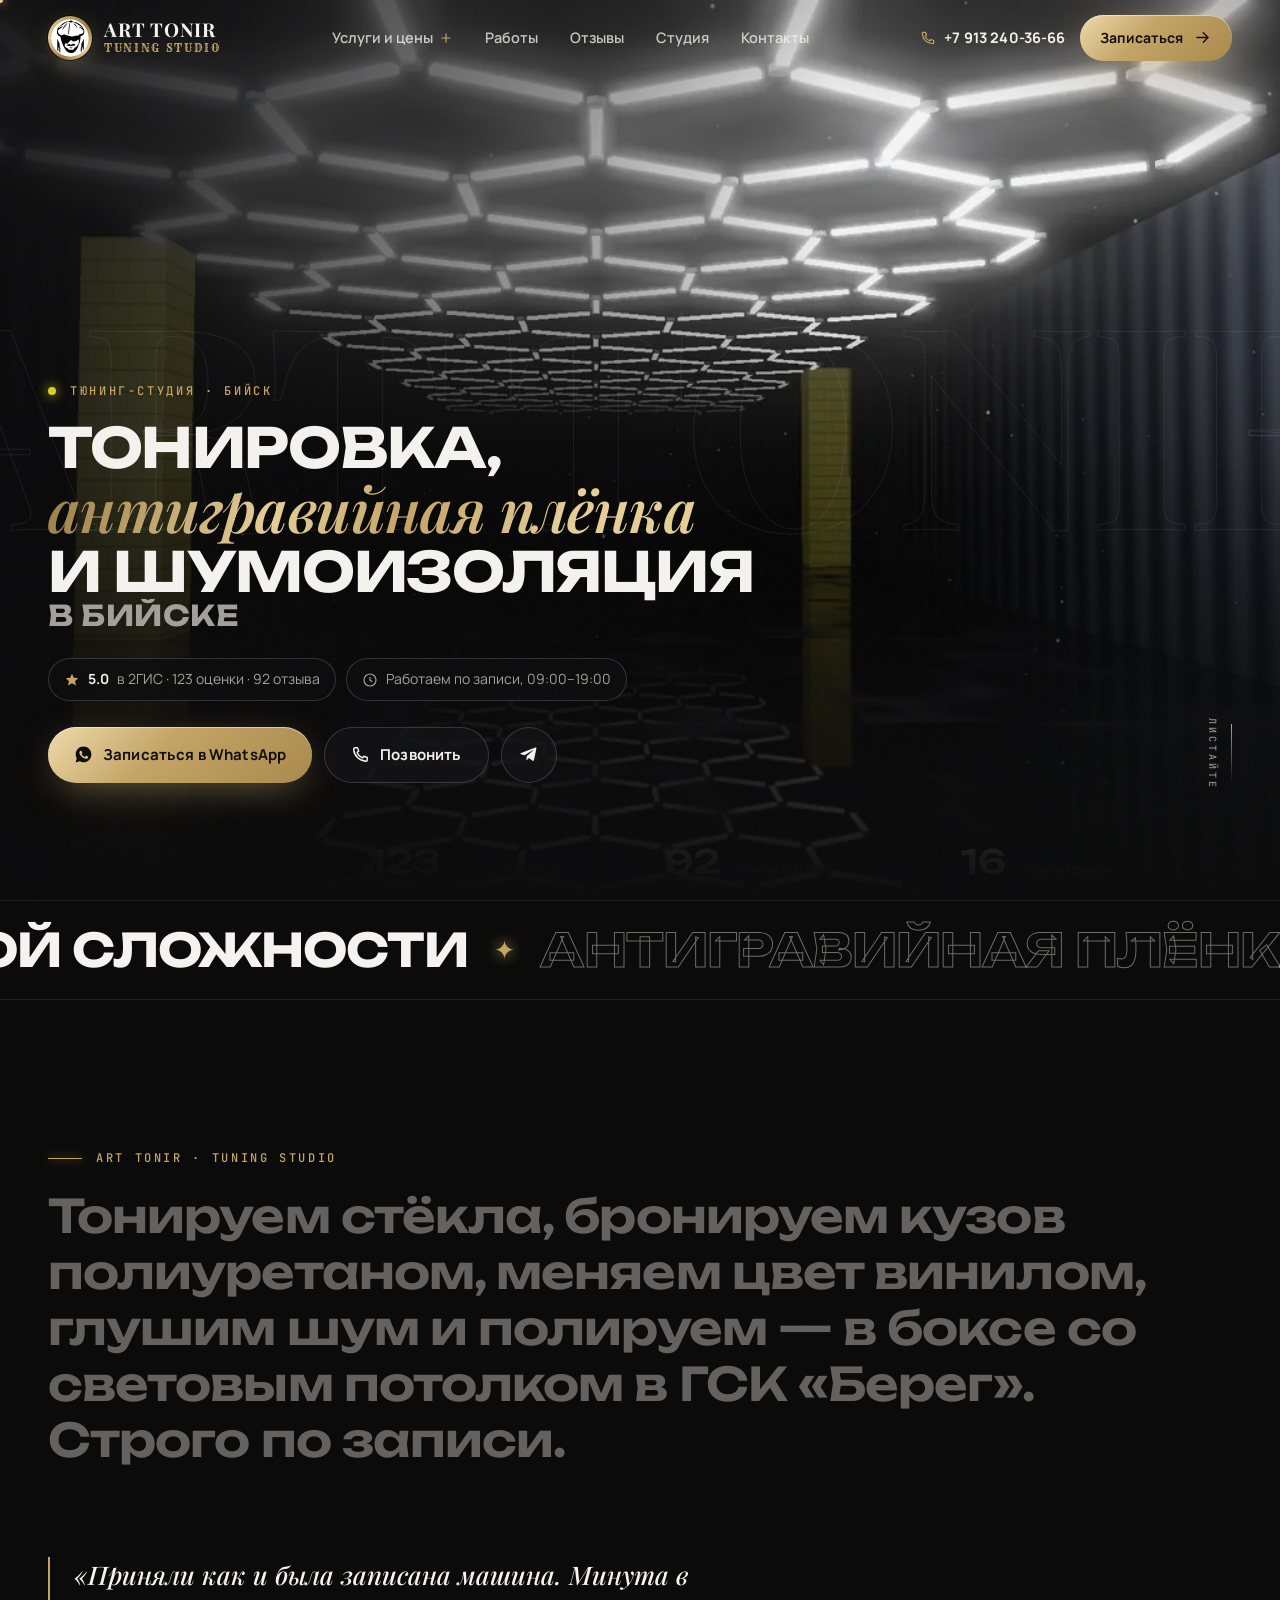
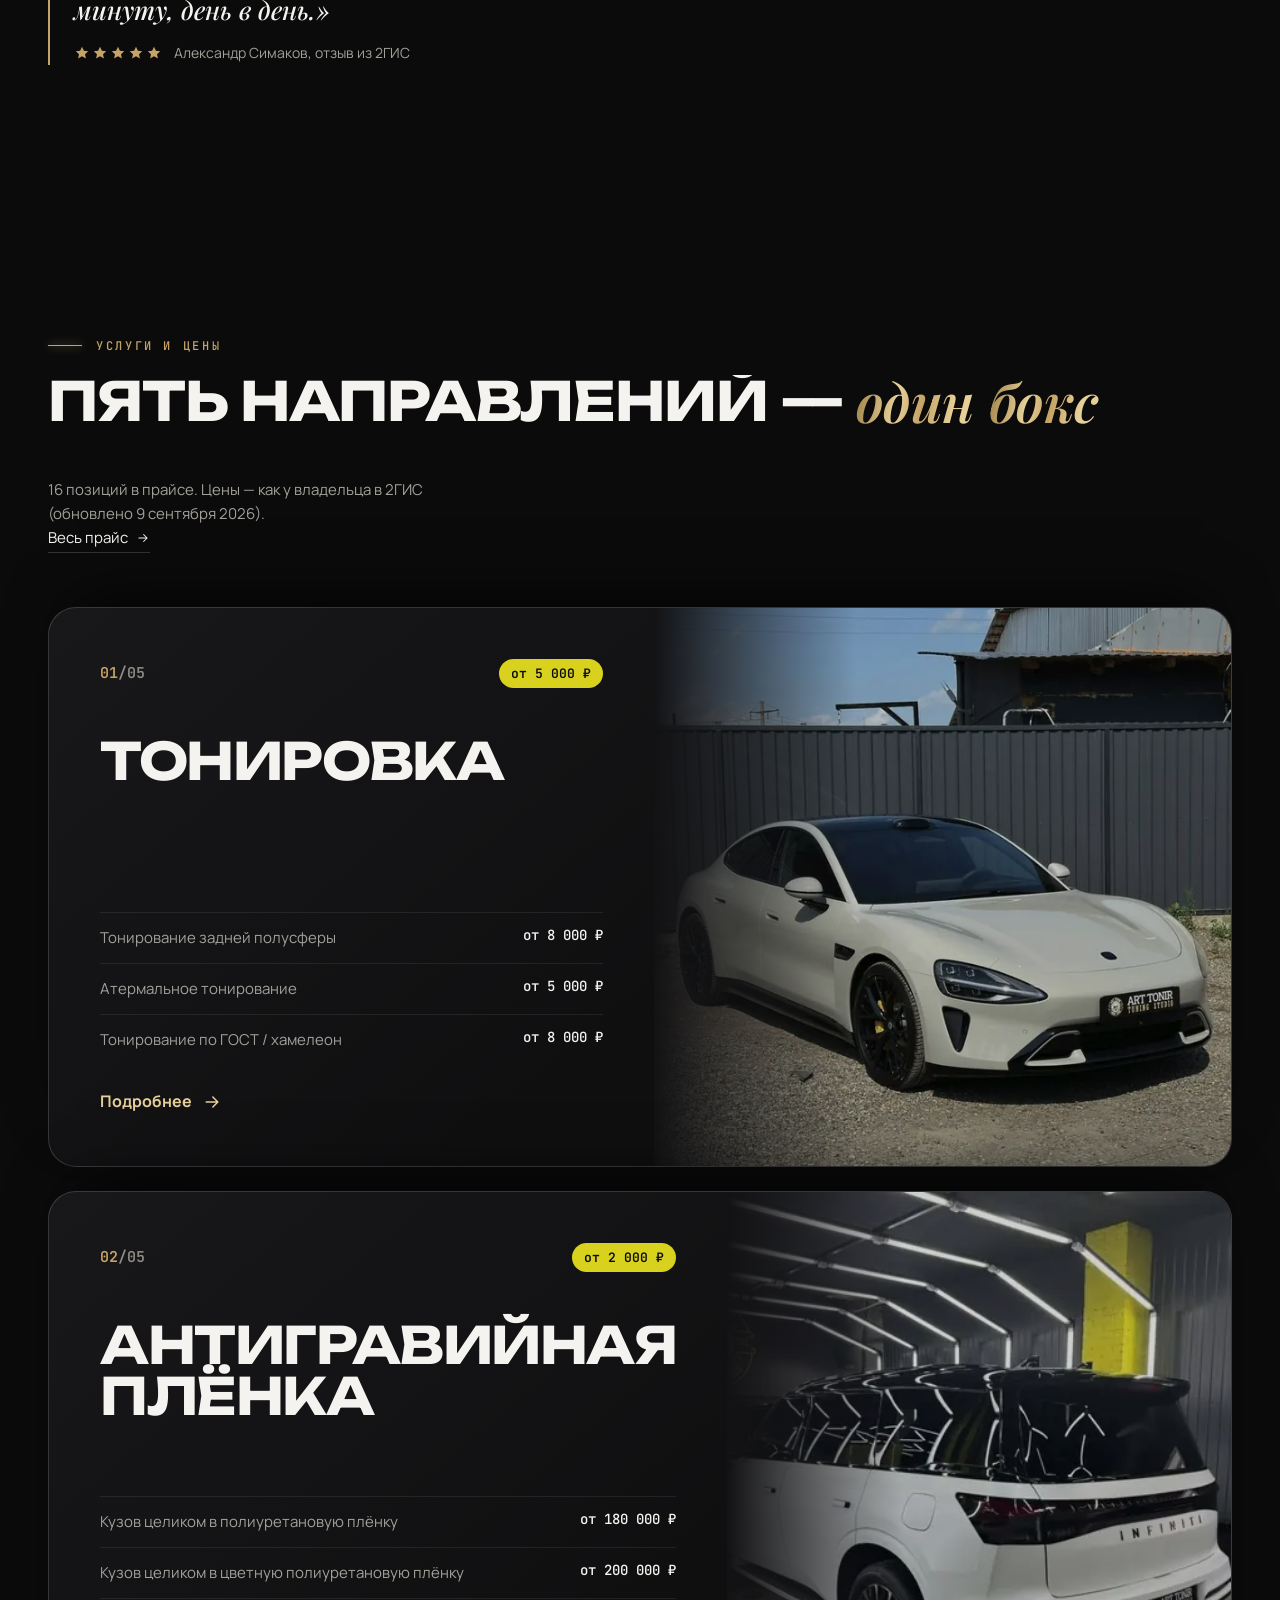
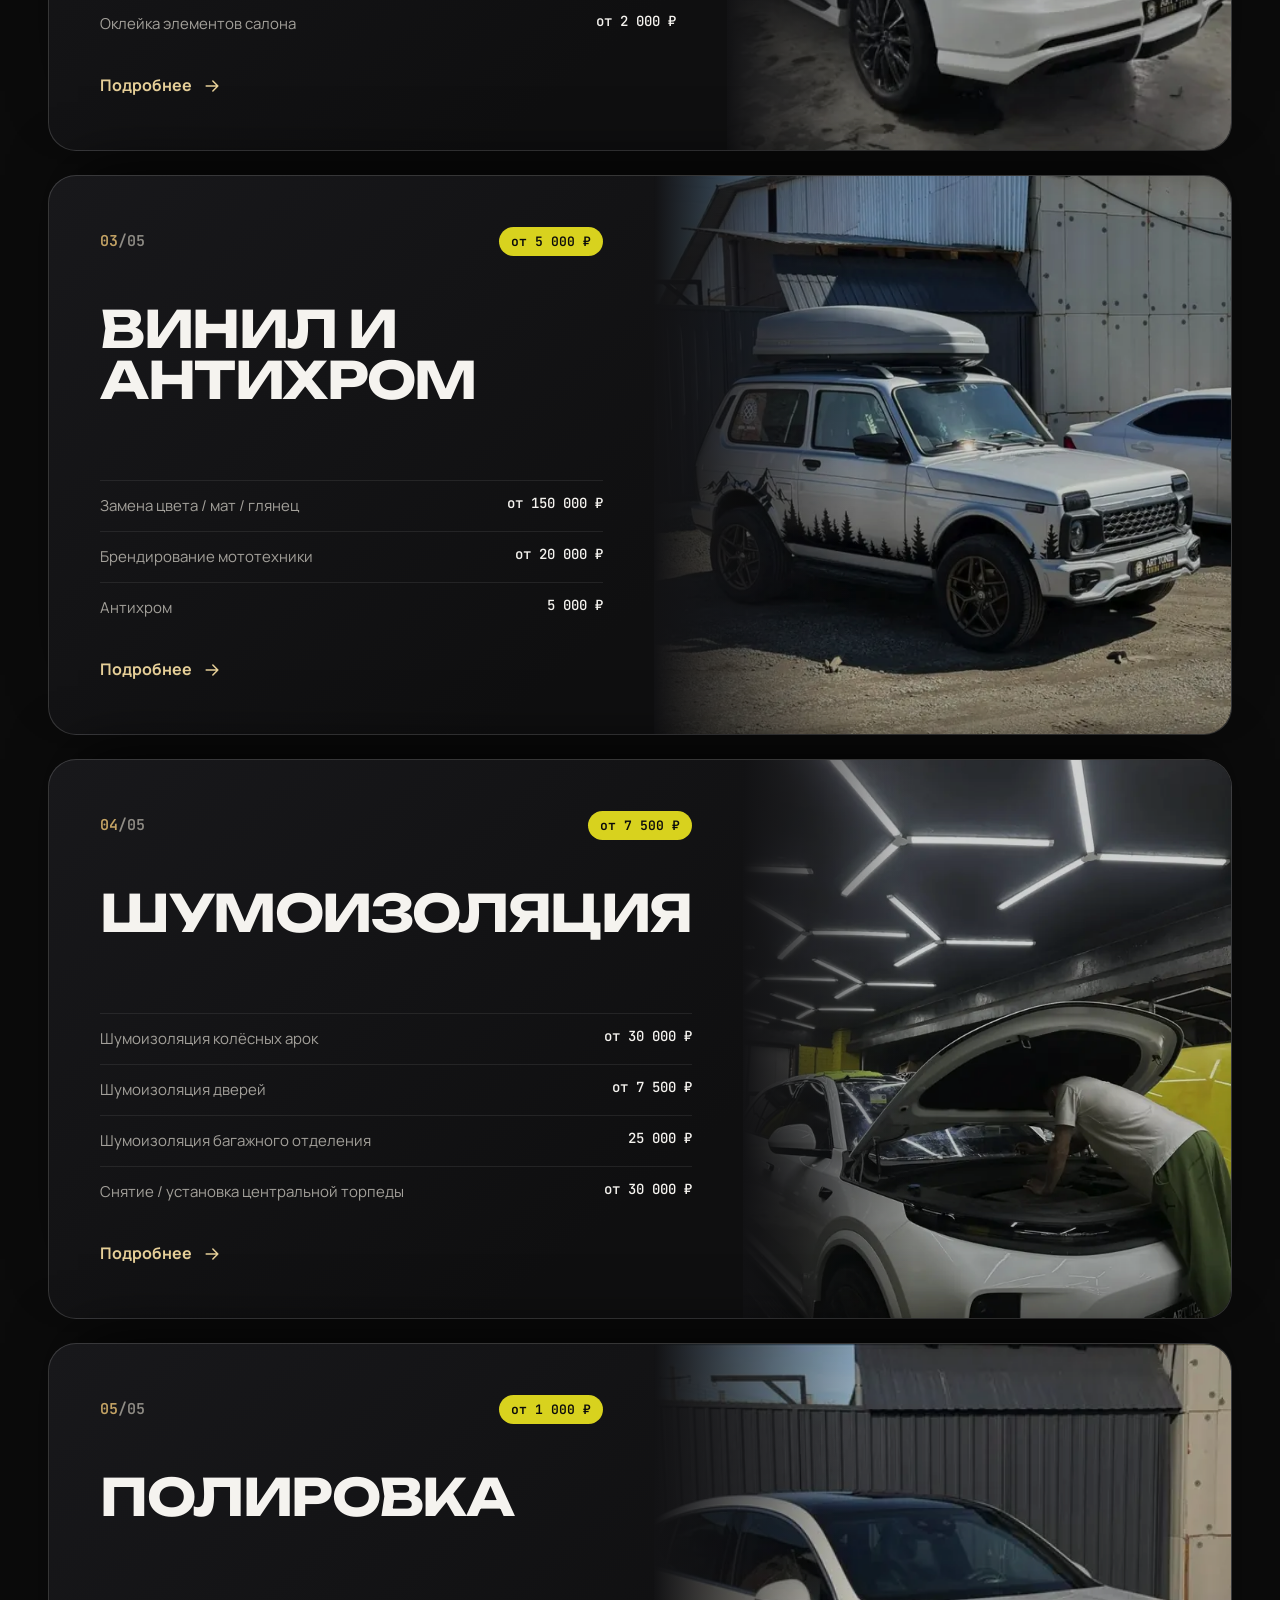
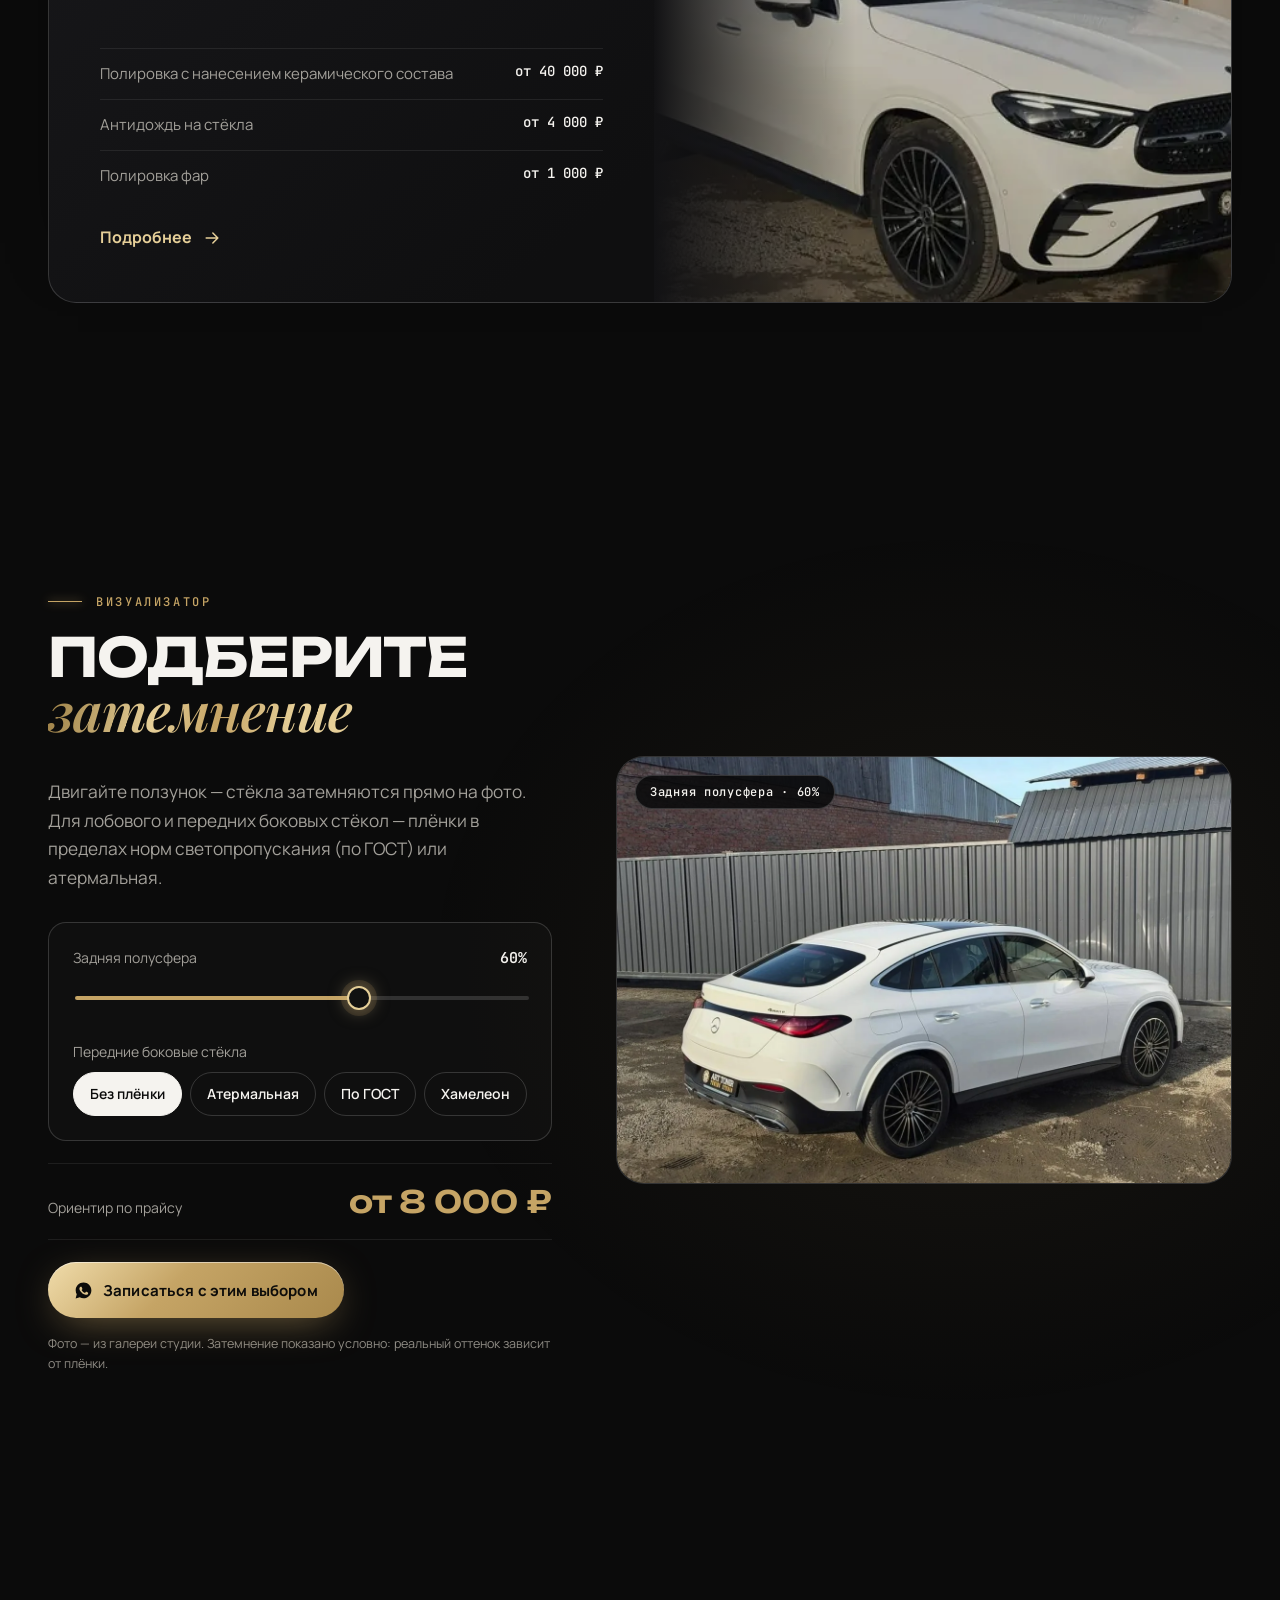
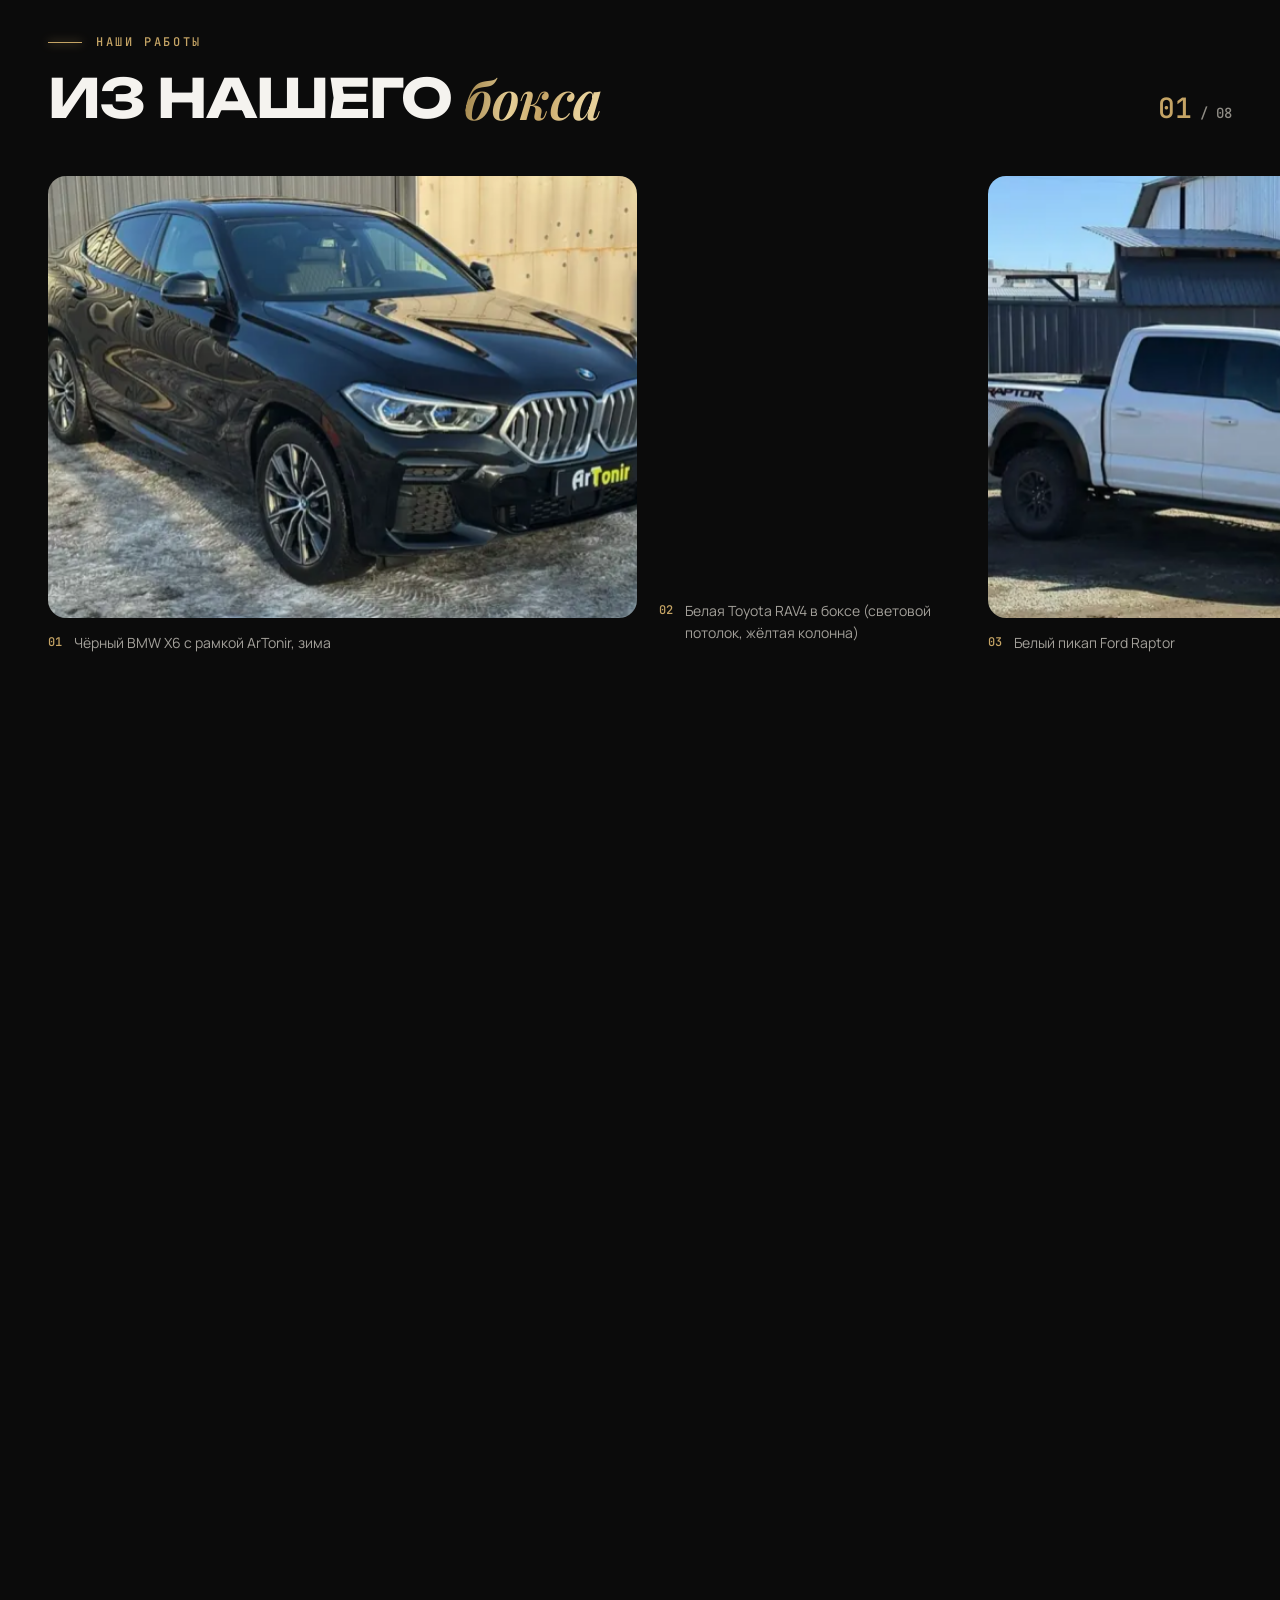
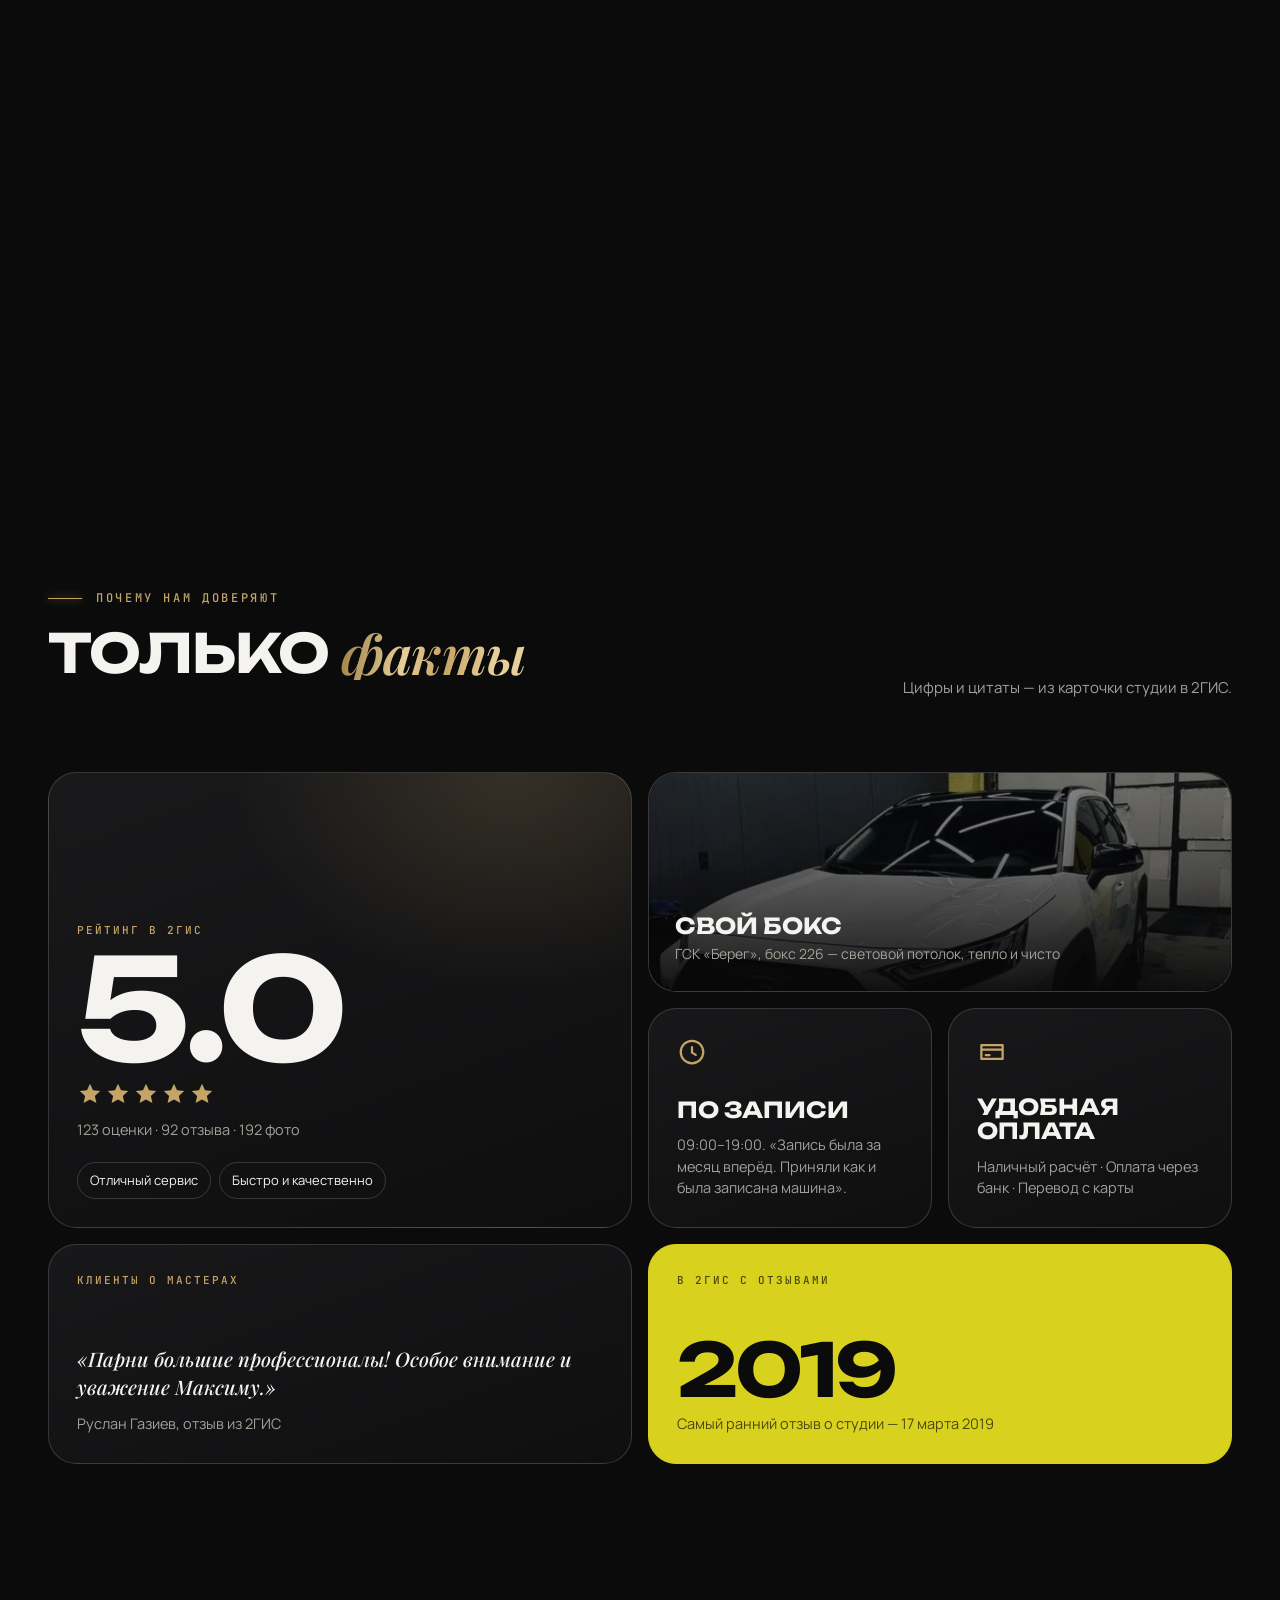
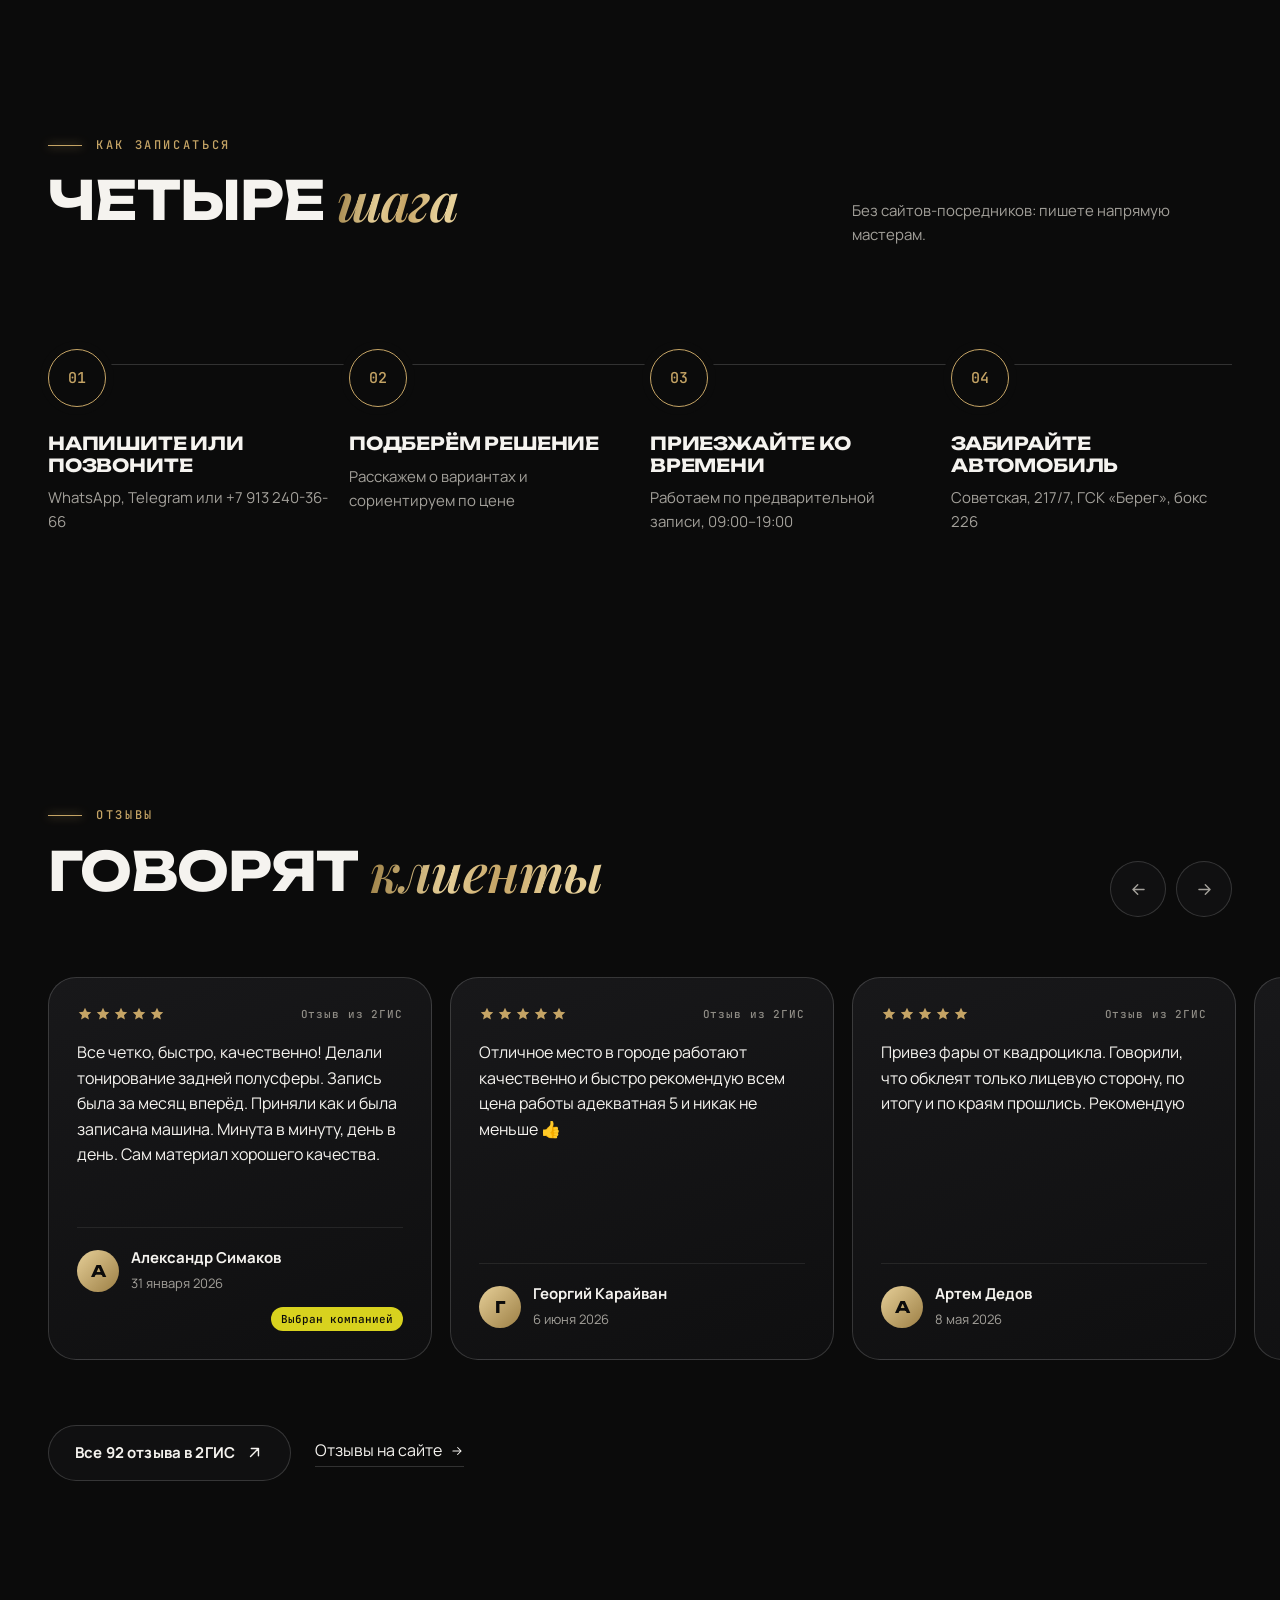
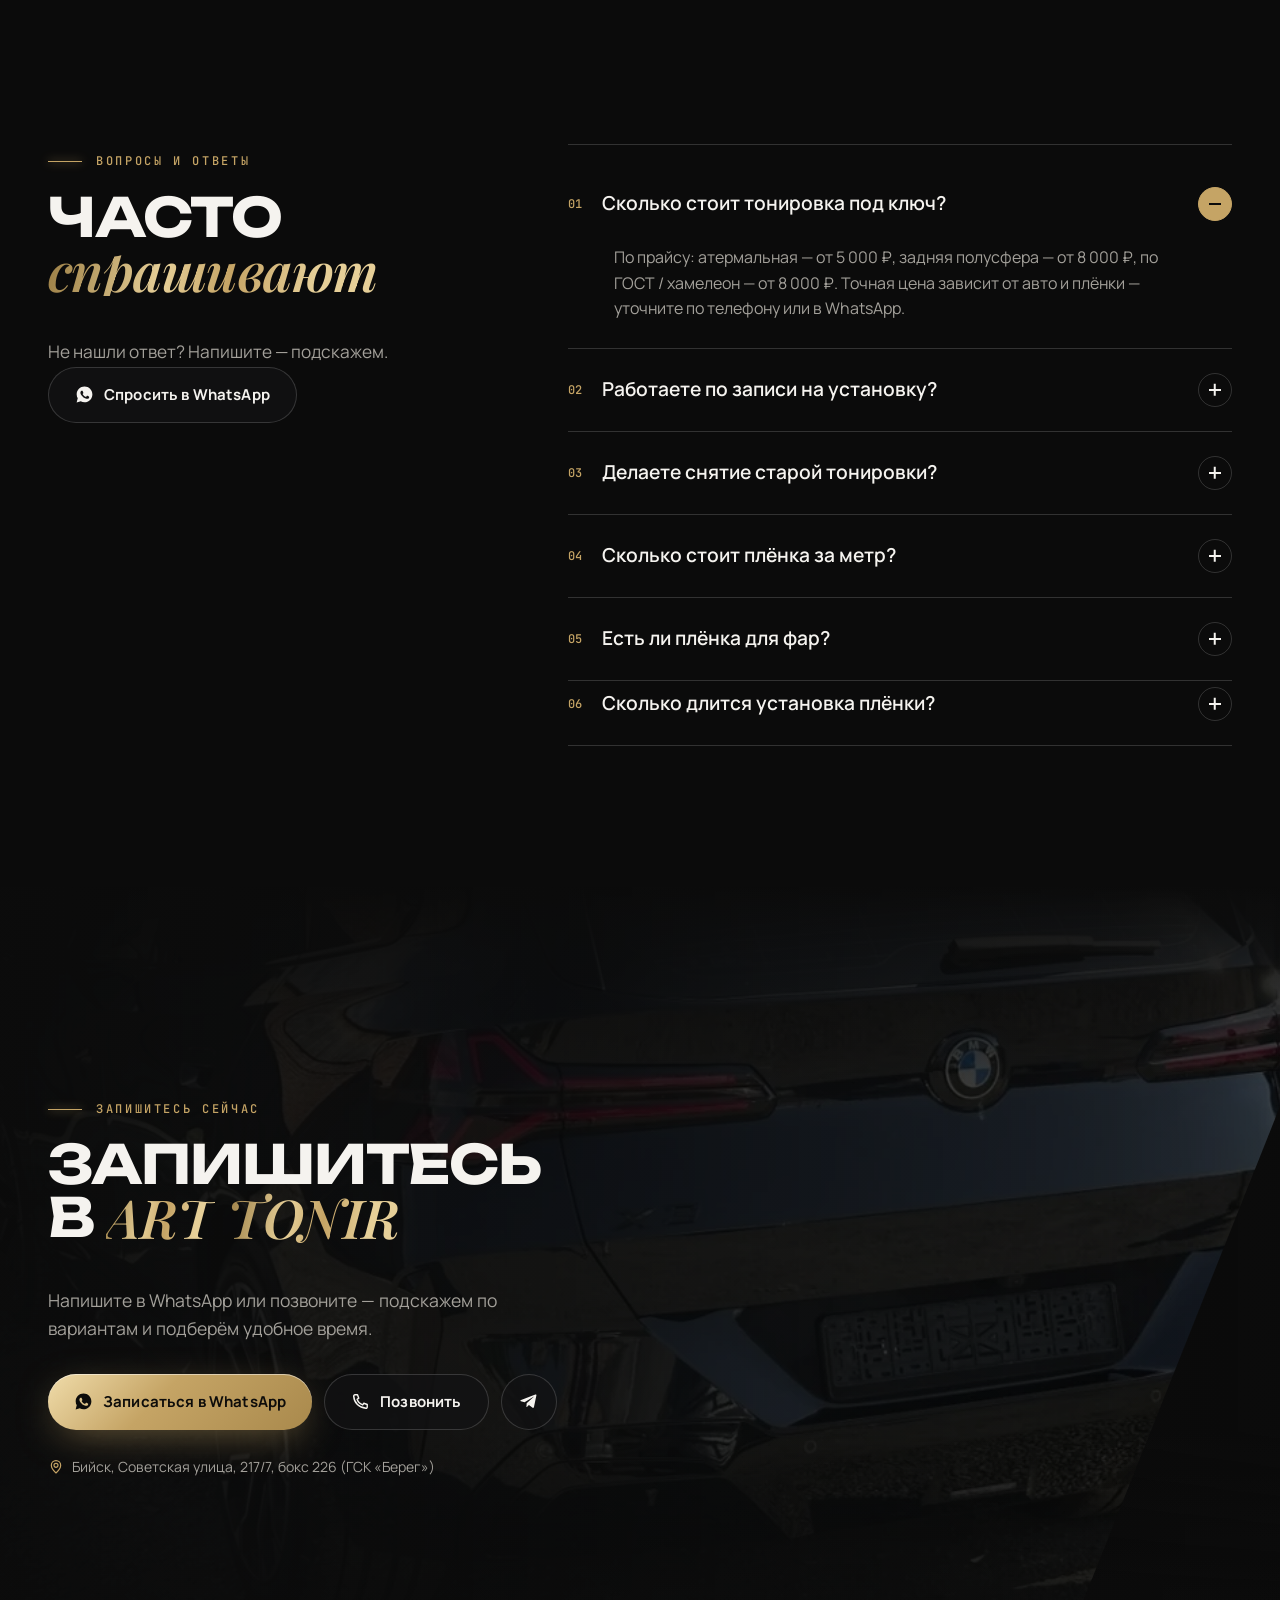
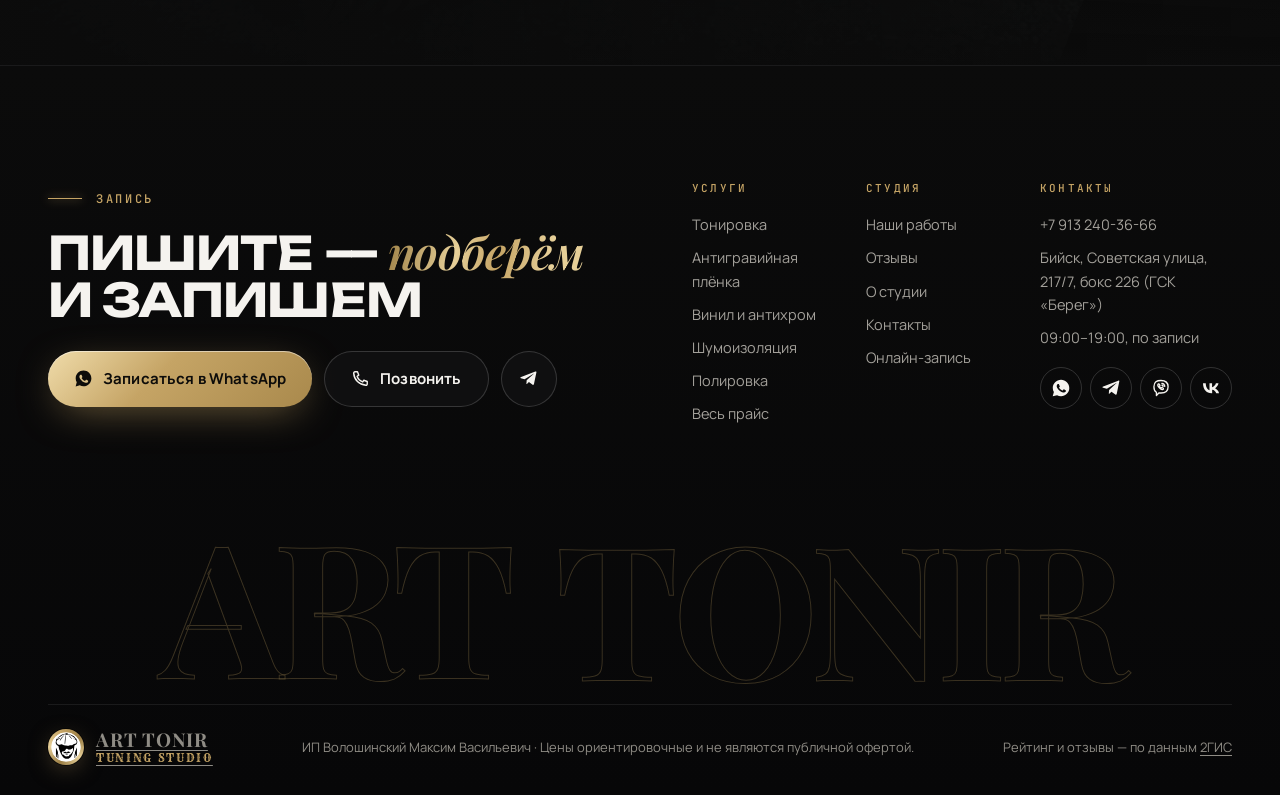
==== commit dbc5f048: "Главный экран без двери, текст снова поверх 3D; анимация у каждого фото, 11 типов - главный экран: д" ====
--- a/index.html
+++ b/index.html
@@ -21,7 +21,7 @@
 <link rel="preconnect" href="https://fonts.googleapis.com">
 <link rel="preconnect" href="https://fonts.gstatic.com" crossorigin>
 <link rel="stylesheet" href="https://fonts.googleapis.com/css2?family=Unbounded:wght@400;500;600;700;800&family=Manrope:wght@400;500;600;700;800&family=Playfair+Display:ital,wght@0,600;0,700;1,500;1,600;1,700&family=JetBrains+Mono:wght@400;500&family=Rye&display=swap">
-<link rel="stylesheet" href="assets/css/main.css?v=3">
+<link rel="stylesheet" href="assets/css/main.css?v=4">
 <link rel="preload" as="image" href="assets/img/hero/poster-1920.webp" imagesrcset="assets/img/hero/poster-1280.webp 1280w, assets/img/hero/poster-1920.webp 1920w" imagesizes="100vw" media="(min-aspect-ratio: 4/5)">
 <link rel="preload" as="image" href="assets/img/hero/poster-portrait-800.webp" media="(max-aspect-ratio: 4/5)">
 <link rel="modulepreload" href="assets/vendor/three/three.module.min.js">
@@ -150,11 +150,6 @@
       <div class="hero__meta"><a class="chip chip--rating" href="https://2gis.ru/biysk/firm/2815279048724091/tab/reviews" target="_blank" rel="noopener"><svg class="ic ic--gold" aria-hidden="true"><use href="#i-star"/></svg> <b>5.0</b> в 2ГИС · 123 оценки · 92 отзыва</a><span class="chip"><svg class="ic" aria-hidden="true"><use href="#i-clock"/></svg> Работаем по записи, 09:00–19:00</span></div>
       <div class="btn-row hero__btns"><a class="btn btn--gold" href="https://wa.me/79132403666?text=%D0%97%D0%B4%D1%80%D0%B0%D0%B2%D1%81%D1%82%D0%B2%D1%83%D0%B9%D1%82%D0%B5!%20%D0%A5%D0%BE%D1%87%D1%83%20%D0%B7%D0%B0%D0%BF%D0%B8%D1%81%D0%B0%D1%82%D1%8C%D1%81%D1%8F%20%D0%B2%20ART%20TONIR." target="_blank" rel="noopener" data-magnetic><svg class="ic" aria-hidden="true"><use href="#i-wa"/></svg><span>Записаться в WhatsApp</span></a><a class="btn btn--ghost" href="tel:+79132403666"><svg class="ic" aria-hidden="true"><use href="#i-phone"/></svg><span>Позвонить</span></a><a class="btn btn--icon" href="https://t.me/+79132403666" target="_blank" rel="noopener" aria-label="Написать в Telegram"><svg class="ic" aria-hidden="true"><use href="#i-tg"/></svg></a></div>
     </div>
-    <div class="hero__hud" data-hud>
-      <div class="hud__head"><span class="hud__dot"></span>Попробуйте: затонируйте стекло</div>
-      <label class="range range--hud"><span class="range__lbl">Затемнение <b data-hud-out>60%</b></span><input type="range" min="0" max="95" value="60" data-hud-in aria-label="Затемнение стекла в 3D-сцене"></label>
-      <div class="hud__foot"><a href="tonirovka.html">Всё о тонировке <svg class="ic ic--xs" aria-hidden="true"><use href="#i-arrow"/></svg></a></div>
-    </div>
   </div>
   <div class="hero__stats">
     <div class="container stats"><div class="stat"><b data-count="5.0">5.0</b><span>рейтинг в 2ГИС</span></div><div class="stat"><b data-count="123">123</b><span>оценки клиентов</span></div><div class="stat"><b data-count="92">92</b><span>отзыва в 2ГИС</span></div><div class="stat"><b data-count="16">16</b><span>услуг в прайсе</span></div></div>
@@ -193,7 +188,7 @@
           <ul class="stack__list"><li><span>Тонирование задней полусферы</span><b>от 8 000 ₽</b></li><li><span>Атермальное тонирование</span><b>от 5 000 ₽</b></li><li><span>Тонирование по ГОСТ / хамелеон</span><b>от 8 000 ₽</b></li></ul>
           <span class="stack__more">Подробнее <svg class="ic" aria-hidden="true"><use href="#i-arrow"/></svg></span>
         </div>
-        <div class="stack__media" data-img="led"><img src="assets/img/gallery/02_white-sedan-xiaomi-su7-like_vertical-1280.webp" srcset="assets/img/gallery/02_white-sedan-xiaomi-su7-like_vertical-640.webp 640w, assets/img/gallery/02_white-sedan-xiaomi-su7-like_vertical-1280.webp 1280w" sizes="(max-width: 900px) 92vw, 640px" width="1280" height="1639" alt="Белый спортивный седан после тонировки у бокса ART TONIR" loading="lazy" decoding="async"></div>
+        <div class="stack__media" data-img="hex"><img src="assets/img/gallery/02_white-sedan-xiaomi-su7-like_vertical-1280.webp" srcset="assets/img/gallery/02_white-sedan-xiaomi-su7-like_vertical-640.webp 640w, assets/img/gallery/02_white-sedan-xiaomi-su7-like_vertical-1280.webp 1280w" sizes="(max-width: 900px) 92vw, 640px" width="1280" height="1639" alt="Белый спортивный седан после тонировки у бокса ART TONIR" loading="lazy" decoding="async"></div>
       </article><article class="stack__card" style="--i:1">
         <a class="stack__link" href="antigravijnaya-plenka.html" aria-label="Антигравийная плёнка — подробнее"></a>
         <div class="stack__body">
@@ -211,7 +206,7 @@
           <ul class="stack__list"><li><span>Замена цвета / мат / глянец</span><b>от 150 000 ₽</b></li><li><span>Брендирование мототехники</span><b>от 20 000 ₽</b></li><li><span>Антихром</span><b>5 000 ₽</b></li></ul>
           <span class="stack__more">Подробнее <svg class="ic" aria-hidden="true"><use href="#i-arrow"/></svg></span>
         </div>
-        <div class="stack__media" data-img="led"><img src="assets/img/gallery/22_lada-niva-forest-wrap-roofbox_vertical-1280.webp" srcset="assets/img/gallery/22_lada-niva-forest-wrap-roofbox_vertical-640.webp 640w, assets/img/gallery/22_lada-niva-forest-wrap-roofbox_vertical-1280.webp 1280w" sizes="(max-width: 900px) 92vw, 640px" width="1280" height="1639" alt="Нива с виниловой оклейкой «лес» и автобоксом на крыше" loading="lazy" decoding="async"></div>
+        <div class="stack__media" data-img="wipe-r"><img src="assets/img/gallery/22_lada-niva-forest-wrap-roofbox_vertical-1280.webp" srcset="assets/img/gallery/22_lada-niva-forest-wrap-roofbox_vertical-640.webp 640w, assets/img/gallery/22_lada-niva-forest-wrap-roofbox_vertical-1280.webp 1280w" sizes="(max-width: 900px) 92vw, 640px" width="1280" height="1639" alt="Нива с виниловой оклейкой «лес» и автобоксом на крыше" loading="lazy" decoding="async"></div>
       </article><article class="stack__card" style="--i:3">
         <a class="stack__link" href="shumoizolyaciya.html" aria-label="Шумоизоляция — подробнее"></a>
         <div class="stack__body">
@@ -220,7 +215,7 @@
           <ul class="stack__list"><li><span>Шумоизоляция колёсных арок</span><b>от 30 000 ₽</b></li><li><span>Шумоизоляция дверей</span><b>от 7 500 ₽</b></li><li><span>Шумоизоляция багажного отделения</span><b>25 000 ₽</b></li><li><span>Снятие / установка центральной торпеды</span><b>от 30 000 ₽</b></li></ul>
           <span class="stack__more">Подробнее <svg class="ic" aria-hidden="true"><use href="#i-arrow"/></svg></span>
         </div>
-        <div class="stack__media" data-img="led"><img src="assets/img/gallery/18_white-suv-hood-open_master-at-work_vertical-1280.webp" srcset="assets/img/gallery/18_white-suv-hood-open_master-at-work_vertical-640.webp 640w, assets/img/gallery/18_white-suv-hood-open_master-at-work_vertical-1280.webp 1280w" sizes="(max-width: 900px) 92vw, 640px" width="1280" height="1522" alt="Мастер ART TONIR работает с белым кроссовером в боксе" loading="lazy" decoding="async"></div>
+        <div class="stack__media" data-img="blinds"><img src="assets/img/gallery/18_white-suv-hood-open_master-at-work_vertical-1280.webp" srcset="assets/img/gallery/18_white-suv-hood-open_master-at-work_vertical-640.webp 640w, assets/img/gallery/18_white-suv-hood-open_master-at-work_vertical-1280.webp 1280w" sizes="(max-width: 900px) 92vw, 640px" width="1280" height="1522" alt="Мастер ART TONIR работает с белым кроссовером в боксе" loading="lazy" decoding="async"></div>
       </article><article class="stack__card" style="--i:4">
         <a class="stack__link" href="polirovka.html" aria-label="Полировка — подробнее"></a>
         <div class="stack__body">
@@ -229,7 +224,7 @@
           <ul class="stack__list"><li><span>Полировка с нанесением керамического состава</span><b>от 40 000 ₽</b></li><li><span>Антидождь на стёкла</span><b>от 4 000 ₽</b></li><li><span>Полировка фар</span><b>от 1 000 ₽</b></li></ul>
           <span class="stack__more">Подробнее <svg class="ic" aria-hidden="true"><use href="#i-arrow"/></svg></span>
         </div>
-        <div class="stack__media" data-img="led"><img src="assets/img/gallery/15_mercedes-glc-coupe-white-front-1280.webp" srcset="assets/img/gallery/15_mercedes-glc-coupe-white-front-640.webp 640w, assets/img/gallery/15_mercedes-glc-coupe-white-front-1280.webp 1280w" sizes="(max-width: 900px) 92vw, 640px" width="1280" height="891" alt="Белый Mercedes GLC Coupe у бокса ART TONIR" loading="lazy" decoding="async"></div>
+        <div class="stack__media" data-img="flip"><img src="assets/img/gallery/15_mercedes-glc-coupe-white-front-1280.webp" srcset="assets/img/gallery/15_mercedes-glc-coupe-white-front-640.webp 640w, assets/img/gallery/15_mercedes-glc-coupe-white-front-1280.webp 1280w" sizes="(max-width: 900px) 92vw, 640px" width="1280" height="891" alt="Белый Mercedes GLC Coupe у бокса ART TONIR" loading="lazy" decoding="async"></div>
       </article>
     </div>
   </div>
@@ -238,7 +233,7 @@
 <section class="section tool tool--tint tool--home" data-tool="tint">
   <div class="container tool__grid">
     <div class="tool__head"><p class="eyebrow" data-reveal>Визуализатор</p><h2 class="h2" data-split>Подберите <em>затемнение</em></h2><p class="lead" data-reveal>Двигайте ползунок — стёкла затемняются прямо на фото. Для лобового и передних боковых стёкол — плёнки в пределах норм светопропускания (по ГОСТ) или атермальная.</p></div>
-    <div class="tool__stage tool__stage--photo" data-img="rise">
+    <div class="tool__stage tool__stage--photo" data-img="hex">
       <img class="tool__img" src="assets/img/tools/glc.webp" width="1280" height="890" alt="Белый Mercedes GLC Coupe у бокса ART TONIR" loading="lazy" decoding="async">
       <canvas class="tool__cv" aria-hidden="true"></canvas>
       <span class="tool__badge" data-out="state">Задняя полусфера · 60%</span>
@@ -272,28 +267,28 @@
     </div>
     <div class="works__track" data-htrack>
       <a class="wcard" href="raboty.html#17_bmw-x6-black_snow" data-cursor="Смотреть">
-        <span class="wcard__img" data-img="pill"><img src="assets/img/gallery/17_bmw-x6-black_snow-1280.webp" srcset="assets/img/gallery/17_bmw-x6-black_snow-640.webp 640w, assets/img/gallery/17_bmw-x6-black_snow-1280.webp 1280w" sizes="620px" width="1280" height="891" alt="Чёрный BMW X6 с рамкой ArTonir, зима" loading="lazy" decoding="async"></span>
+        <span class="wcard__img" data-img="pill" data-img-noscale><img src="assets/img/gallery/17_bmw-x6-black_snow-1280.webp" srcset="assets/img/gallery/17_bmw-x6-black_snow-640.webp 640w, assets/img/gallery/17_bmw-x6-black_snow-1280.webp 1280w" sizes="620px" width="1280" height="891" alt="Чёрный BMW X6 с рамкой ArTonir, зима" loading="lazy" decoding="async"></span>
         <span class="wcard__cap"><i>01</i>Чёрный BMW X6 с рамкой ArTonir, зима</span>
       </a><a class="wcard wcard--v" href="raboty.html#21_toyota-rav4-white_studio_vertical" data-cursor="Смотреть">
-        <span class="wcard__img" data-img="pill"><img src="assets/img/gallery/21_toyota-rav4-white_studio_vertical-1280.webp" srcset="assets/img/gallery/21_toyota-rav4-white_studio_vertical-640.webp 640w, assets/img/gallery/21_toyota-rav4-white_studio_vertical-1280.webp 1280w" sizes="360px" width="1280" height="1637" alt="Белая Toyota RAV4 в боксе (световой потолок, жёлтая колонна)" loading="lazy" decoding="async"></span>
+        <span class="wcard__img" data-img="hex" data-img-noscale><img src="assets/img/gallery/21_toyota-rav4-white_studio_vertical-1280.webp" srcset="assets/img/gallery/21_toyota-rav4-white_studio_vertical-640.webp 640w, assets/img/gallery/21_toyota-rav4-white_studio_vertical-1280.webp 1280w" sizes="360px" width="1280" height="1637" alt="Белая Toyota RAV4 в боксе (световой потолок, жёлтая колонна)" loading="lazy" decoding="async"></span>
         <span class="wcard__cap"><i>02</i>Белая Toyota RAV4 в боксе (световой потолок, жёлтая колонна)</span>
       </a><a class="wcard" href="raboty.html#03_white-ford-raptor_yard" data-cursor="Смотреть">
-        <span class="wcard__img" data-img="pill"><img src="assets/img/gallery/03_white-ford-raptor_yard-1280.webp" srcset="assets/img/gallery/03_white-ford-raptor_yard-640.webp 640w, assets/img/gallery/03_white-ford-raptor_yard-1280.webp 1280w" sizes="620px" width="1280" height="891" alt="Белый пикап Ford Raptor" loading="lazy" decoding="async"></span>
+        <span class="wcard__img" data-img="flip" data-img-noscale><img src="assets/img/gallery/03_white-ford-raptor_yard-1280.webp" srcset="assets/img/gallery/03_white-ford-raptor_yard-640.webp 640w, assets/img/gallery/03_white-ford-raptor_yard-1280.webp 1280w" sizes="620px" width="1280" height="891" alt="Белый пикап Ford Raptor" loading="lazy" decoding="async"></span>
         <span class="wcard__cap"><i>03</i>Белый пикап Ford Raptor</span>
       </a><a class="wcard wcard--v" href="raboty.html#12_snowmobile-red-black-wrap_studio_vertical" data-cursor="Смотреть">
-        <span class="wcard__img" data-img="pill"><img src="assets/img/gallery/12_snowmobile-red-black-wrap_studio_vertical-1280.webp" srcset="assets/img/gallery/12_snowmobile-red-black-wrap_studio_vertical-640.webp 640w, assets/img/gallery/12_snowmobile-red-black-wrap_studio_vertical-1280.webp 1280w" sizes="360px" width="1280" height="1637" alt="Снегоход в красно-чёрной оклейке, в студии" loading="lazy" decoding="async"></span>
+        <span class="wcard__img" data-img="focus" data-img-noscale><img src="assets/img/gallery/12_snowmobile-red-black-wrap_studio_vertical-1280.webp" srcset="assets/img/gallery/12_snowmobile-red-black-wrap_studio_vertical-640.webp 640w, assets/img/gallery/12_snowmobile-red-black-wrap_studio_vertical-1280.webp 1280w" sizes="360px" width="1280" height="1637" alt="Снегоход в красно-чёрной оклейке, в студии" loading="lazy" decoding="async"></span>
         <span class="wcard__cap"><i>04</i>Снегоход в красно-чёрной оклейке, в студии</span>
       </a><a class="wcard" href="raboty.html#15_mercedes-glc-coupe-white-front" data-cursor="Смотреть">
-        <span class="wcard__img" data-img="pill"><img src="assets/img/gallery/15_mercedes-glc-coupe-white-front-1280.webp" srcset="assets/img/gallery/15_mercedes-glc-coupe-white-front-640.webp 640w, assets/img/gallery/15_mercedes-glc-coupe-white-front-1280.webp 1280w" sizes="620px" width="1280" height="891" alt="Белый Mercedes GLC Coupe, спереди" loading="lazy" decoding="async"></span>
+        <span class="wcard__img" data-img="blinds" data-img-noscale><img src="assets/img/gallery/15_mercedes-glc-coupe-white-front-1280.webp" srcset="assets/img/gallery/15_mercedes-glc-coupe-white-front-640.webp 640w, assets/img/gallery/15_mercedes-glc-coupe-white-front-1280.webp 1280w" sizes="620px" width="1280" height="891" alt="Белый Mercedes GLC Coupe, спереди" loading="lazy" decoding="async"></span>
         <span class="wcard__cap"><i>05</i>Белый Mercedes GLC Coupe, спереди</span>
       </a><a class="wcard wcard--v" href="raboty.html#22_lada-niva-forest-wrap-roofbox_vertical" data-cursor="Смотреть">
-        <span class="wcard__img" data-img="pill"><img src="assets/img/gallery/22_lada-niva-forest-wrap-roofbox_vertical-1280.webp" srcset="assets/img/gallery/22_lada-niva-forest-wrap-roofbox_vertical-640.webp 640w, assets/img/gallery/22_lada-niva-forest-wrap-roofbox_vertical-1280.webp 1280w" sizes="360px" width="1280" height="1639" alt="Нива с винилом «лес» и автобоксом" loading="lazy" decoding="async"></span>
+        <span class="wcard__img" data-img="diag" data-img-noscale><img src="assets/img/gallery/22_lada-niva-forest-wrap-roofbox_vertical-1280.webp" srcset="assets/img/gallery/22_lada-niva-forest-wrap-roofbox_vertical-640.webp 640w, assets/img/gallery/22_lada-niva-forest-wrap-roofbox_vertical-1280.webp 1280w" sizes="360px" width="1280" height="1639" alt="Нива с винилом «лес» и автобоксом" loading="lazy" decoding="async"></span>
         <span class="wcard__cap"><i>06</i>Нива с винилом «лес» и автобоксом</span>
       </a><a class="wcard" href="raboty.html#04_bmw-pair-black-white_yard" data-cursor="Смотреть">
-        <span class="wcard__img" data-img="pill"><img src="assets/img/gallery/04_bmw-pair-black-white_yard-1280.webp" srcset="assets/img/gallery/04_bmw-pair-black-white_yard-640.webp 640w, assets/img/gallery/04_bmw-pair-black-white_yard-1280.webp 1280w" sizes="620px" width="1280" height="890" alt="Два BMW — чёрный и белый" loading="lazy" decoding="async"></span>
+        <span class="wcard__img" data-img="led" data-img-noscale><img src="assets/img/gallery/04_bmw-pair-black-white_yard-1280.webp" srcset="assets/img/gallery/04_bmw-pair-black-white_yard-640.webp 640w, assets/img/gallery/04_bmw-pair-black-white_yard-1280.webp 1280w" sizes="620px" width="1280" height="890" alt="Два BMW — чёрный и белый" loading="lazy" decoding="async"></span>
         <span class="wcard__cap"><i>07</i>Два BMW — чёрный и белый</span>
       </a><a class="wcard wcard--v" href="raboty.html#02_white-sedan-xiaomi-su7-like_vertical" data-cursor="Смотреть">
-        <span class="wcard__img" data-img="pill"><img src="assets/img/gallery/02_white-sedan-xiaomi-su7-like_vertical-1280.webp" srcset="assets/img/gallery/02_white-sedan-xiaomi-su7-like_vertical-640.webp 640w, assets/img/gallery/02_white-sedan-xiaomi-su7-like_vertical-1280.webp 1280w" sizes="360px" width="1280" height="1639" alt="Белый спортивный седан (похож на Xiaomi SU7), тонировка" loading="lazy" decoding="async"></span>
+        <span class="wcard__img" data-img="wipe-l" data-img-noscale><img src="assets/img/gallery/02_white-sedan-xiaomi-su7-like_vertical-1280.webp" srcset="assets/img/gallery/02_white-sedan-xiaomi-su7-like_vertical-640.webp 640w, assets/img/gallery/02_white-sedan-xiaomi-su7-like_vertical-1280.webp 1280w" sizes="360px" width="1280" height="1639" alt="Белый спортивный седан (похож на Xiaomi SU7), тонировка" loading="lazy" decoding="async"></span>
         <span class="wcard__cap"><i>08</i>Белый спортивный седан (похож на Xiaomi SU7), тонировка</span>
       </a>
       <a class="wcard wcard--more" href="raboty.html">
@@ -321,7 +316,7 @@
         <span class="tags"><span>Отличный сервис</span><span>Быстро и качественно</span></span>
       </a>
       <div class="bento__c bento__c--photo" data-reveal data-tilt>
-        <span class="bento__img" data-img="pill"><img src="assets/img/gallery/21_toyota-rav4-white_studio_vertical-1280.webp" srcset="assets/img/gallery/21_toyota-rav4-white_studio_vertical-640.webp 640w, assets/img/gallery/21_toyota-rav4-white_studio_vertical-1280.webp 1280w" sizes="(max-width: 900px) 92vw, 420px" width="1280" height="1637" alt="Бокс ART TONIR со световым потолком" loading="lazy" decoding="async"></span>
+        <span class="bento__img" data-img="lamp"><img src="assets/img/gallery/21_toyota-rav4-white_studio_vertical-1280.webp" srcset="assets/img/gallery/21_toyota-rav4-white_studio_vertical-640.webp 640w, assets/img/gallery/21_toyota-rav4-white_studio_vertical-1280.webp 1280w" sizes="(max-width: 900px) 92vw, 420px" width="1280" height="1637" alt="Бокс ART TONIR со световым потолком" loading="lazy" decoding="async"></span>
         <span class="bento__over"><b>Свой бокс</b>ГСК «Берег», бокс 226 — световой потолок, тепло и чисто</span>
       </div>
       <div class="bento__c" data-reveal data-tilt>
@@ -476,7 +471,7 @@
 </section>
 
 <section class="cta" data-cursor-zone>
-  <div class="cta__bg" data-parallax><img src="assets/img/gallery/10_bmw-black-crossover-rear_yard-1280.webp" srcset="assets/img/gallery/10_bmw-black-crossover-rear_yard-640.webp 640w, assets/img/gallery/10_bmw-black-crossover-rear_yard-1280.webp 1280w" sizes="100vw" width="1280" height="890" alt="Чёрный BMW, вид сзади, у бокса ART TONIR" loading="lazy" decoding="async"></div>
+  <div class="cta__bg" data-parallax data-img="diag" data-img-noscale><img src="assets/img/gallery/10_bmw-black-crossover-rear_yard-1280.webp" srcset="assets/img/gallery/10_bmw-black-crossover-rear_yard-640.webp 640w, assets/img/gallery/10_bmw-black-crossover-rear_yard-1280.webp 1280w" sizes="100vw" width="1280" height="890" alt="Чёрный BMW, вид сзади, у бокса ART TONIR" loading="lazy" decoding="async"></div>
   <div class="container cta__in">
     <p class="eyebrow" data-reveal>Запишитесь сейчас</p>
     <h2 class="h2 cta__title" data-split>Запишитесь в <em>ART TONIR</em></h2>
@@ -573,9 +568,9 @@
 <script src="assets/vendor/gsap.min.js" defer></script>
 <script src="assets/vendor/ScrollTrigger.min.js" defer></script>
 <script src="assets/vendor/lenis.min.js" defer></script>
-<script src="assets/js/data.js?v=3" defer></script>
-<script src="assets/js/app.js?v=3" defer></script>
-<script src="assets/js/tools.js?v=3" defer></script>
-<script type="module" src="assets/js/hero3d.js?v=3"></script>
+<script src="assets/js/data.js?v=4" defer></script>
+<script src="assets/js/app.js?v=4" defer></script>
+<script src="assets/js/tools.js?v=4" defer></script>
+<script type="module" src="assets/js/hero3d.js?v=4"></script>
 </body>
 </html>
--- a/assets/css/main.css
+++ b/assets/css/main.css
@@ -276,7 +276,15 @@
 .anim [data-img="pill"]:not(.is-revealed)   { clip-path: inset(26% 32% 26% 32% round 999px); }
 .anim [data-img="diag"]:not(.is-revealed)   { clip-path: polygon(0% 0%, 0% 0%, -30% 100%, -30% 100%); }
 .anim [data-img="focus"]:not(.is-revealed)  { opacity: 0; }
+.anim [data-img="hex"]:not(.is-revealed)    { clip-path: polygon(50% 50%, 50% 50%, 50% 50%, 50% 50%, 50% 50%, 50% 50%); }
+.anim [data-img="blinds"]:not(.is-revealed) { clip-path: polygon(0% 0%, 0% 0%, 0% 100%, 0% 100%); }
+.anim [data-img="flip"]:not(.is-revealed)   { transform: perspective(1100px) rotateX(72deg); transform-origin: 50% 100%; opacity: 0; }
+.anim [data-img="lamp"]:not(.is-revealed)   { filter: brightness(.05); }
 .anim [data-img]:not([data-img="focus"]):not(.is-revealed) > img, .anim [data-img]:not([data-img="focus"]):not(.is-revealed) > picture img { transform: scale(1.22); }
+.img-edge { position: absolute; top: -4%; bottom: -4%; left: 0; width: 3px; margin-left: -1.5px; z-index: 4; pointer-events: none; background: linear-gradient(to bottom, transparent, var(--gold-2) 18%, #fff 50%, var(--gold-2) 82%, transparent); box-shadow: 0 0 16px 3px rgba(230,207,152,.75), 0 0 50px 10px rgba(197,164,101,.25); }
+.img-hex { position: absolute; inset: 0; width: 100%; height: 100%; z-index: 4; pointer-events: none; overflow: visible; }
+.img-hex polygon { fill: none; stroke: var(--gold-2); stroke-width: 3; vector-effect: non-scaling-stroke; filter: drop-shadow(0 0 6px rgba(230,207,152,.9)); }
+.img-sweep { position: absolute; inset: -20% -60%; z-index: 4; pointer-events: none; background: linear-gradient(105deg, transparent 38%, rgba(255,255,255,.28) 48%, rgba(255,250,235,.5) 50%, rgba(255,255,255,.28) 52%, transparent 62%); mix-blend-mode: screen; }
 .img-led { position: absolute; left: -2%; right: -2%; top: 0; height: 2px; z-index: 4; pointer-events: none; background: linear-gradient(90deg, transparent, #fff 12%, #fff 88%, transparent); box-shadow: 0 0 14px 3px rgba(244,247,255,.85), 0 0 46px 10px rgba(244,247,255,.3); }
 
 /* ==========================================================================
@@ -290,7 +298,7 @@
 .gl-on .hero__fallback { opacity: 0; transition: opacity 1.2s .4s; }
 .hero__vignette { position: absolute; inset: 0; z-index: 1; pointer-events: none; background: radial-gradient(120% 90% at 70% 40%, transparent 30%, rgba(7, 7, 8, .55) 70%, #070708 100%), linear-gradient(to top, #0b0b0b 0%, rgba(11, 11, 11, .4) 28%, transparent 50%), linear-gradient(90deg, rgba(7,7,8,.82) 0%, rgba(7,7,8,.35) 45%, transparent 65%); }
 .hero__word { position: absolute; z-index: 1; left: 50%; top: 46%; transform: translate(-50%, -50%); display: flex; gap: .2em; pointer-events: none; font: 700 clamp(5rem, 22vw, 24rem)/0.8 var(--f-serif); letter-spacing: -0.03em; color: transparent; -webkit-text-stroke: 1px rgba(255, 255, 255, 0.07); white-space: nowrap; }
-.hero__in { position: relative; z-index: 3; display: grid; grid-template-columns: minmax(0, 1fr) auto; align-items: end; gap: 40px; padding-top: calc(var(--hdr) + 60px); padding-bottom: 40px; }
+.hero__in { position: relative; z-index: 3; display: grid; grid-template-columns: minmax(0, 1fr); align-items: end; gap: 40px; padding-top: calc(var(--hdr) + 60px); padding-bottom: 40px; }
 .hero__content { max-width: 900px; }
 .hero__eyebrow .dot { width: 8px; height: 8px; border-radius: 50%; background: var(--acid); box-shadow: 0 0 12px var(--acid); }
 .hero__eyebrow::before { display: none; }
@@ -301,18 +309,7 @@
 .hero__title em { font-size: 1.08em; }
 .hero__meta { display: flex; flex-wrap: wrap; gap: 10px; margin-top: 28px; }
 .hero__btns { margin-top: 26px; }
-.hero__hud {
-  width: 280px; padding: 18px 18px 14px; border-radius: var(--r); border: 1px solid var(--line-2);
-  background: linear-gradient(160deg, rgba(30, 30, 33, .94), rgba(14, 14, 15, .9));
-  box-shadow: 0 30px 60px -20px rgba(0,0,0,.7);
-}
-.no-gl .hero__hud { display: none; }
-.hud__head { display: flex; align-items: center; gap: 10px; font: 500 11px/1.3 var(--f-mono); letter-spacing: .14em; text-transform: uppercase; color: var(--muted); margin-bottom: 14px; }
-.hud__dot { width: 8px; height: 8px; border-radius: 50%; background: var(--acid); box-shadow: 0 0 10px var(--acid); animation: pulse 1.6s infinite; }
-@keyframes pulse { 50% { opacity: .3 } }
-.hud__foot { margin-top: 12px; padding-top: 12px; border-top: 1px solid var(--line); font-size: 13px; font-weight: 600; }
-.hud__foot a { display: inline-flex; align-items: center; gap: 6px; color: var(--gold-2); }
-.hero__stats { position: relative; z-index: 3; border-top: 1px solid var(--line); background: linear-gradient(to bottom, rgba(11,11,11,.8), rgba(11,11,11,.96)); }
+.no-gl .hero__stats { position: relative; z-index: 3; border-top: 1px solid var(--line); background: linear-gradient(to bottom, rgba(11,11,11,.8), rgba(11,11,11,.96)); }
 .stats { display: grid; grid-template-columns: repeat(4, 1fr); }
 .stat { padding: 22px 0 22px 24px; border-left: 1px solid var(--line); display: flex; align-items: baseline; gap: 14px; }
 .stat:first-child { border-left: 0; padding-left: 0; }
@@ -871,8 +868,7 @@
 @media (max-width: 960px) {
   :root { --hdr: 68px; }
   .hero__in { grid-template-columns: 1fr; padding-bottom: 28px; }
-  .hero__hud { width: 100%; max-width: 420px; }
-  .hero__scroll { display: none; }
+    .hero__scroll { display: none; }
   .stats { grid-template-columns: repeat(2, 1fr); }
   .stat { padding: 16px 0 16px 16px; }
   .stat:nth-child(3) { border-left: 0; padding-left: 0; }
@@ -920,15 +916,13 @@
 }
 @media (max-width: 640px) {
   .hdr__act .btn--gold { display: none; }
-  .car { width: 104%; margin-inline: -2%; }
     .brand__txt b { font-size: 17px; }
   .hero { min-height: 100svh; }
   .hero__word { top: 30%; }
   .hero__btns .btn--ghost { flex: 1; }
   .hero__btns .btn--gold { width: 100%; }
   .hero__meta .chip { font-size: 13px; padding: 8px 12px; }
-  .hero__hud { display: none; }
-  .bento { grid-template-columns: 1fr; }
+    .bento { grid-template-columns: 1fr; }
   .bento__c--rating, .bento__c--photo, .bento__c--quote, .bento__c--acid { grid-column: auto; grid-row: auto; }
   .bento__c--photo { min-height: 300px; }
   .steps__list { grid-template-columns: 1fr; }
@@ -1020,7 +1014,7 @@
 @media (max-height: 500px) and (orientation: landscape) {
   .hero__in { padding-top: calc(var(--hdr) + 20px); }
   .hero__title { font-size: clamp(1.5rem, 4.4vw, 2.4rem); }
-  .hero__hud, .hero__scroll { display: none; }
+  .hero__scroll { display: none; }
   .stack__card { position: relative; top: auto; }
   .mbar, .mbar[class] { display: none; }
   body { padding-bottom: 0; }
@@ -1073,15 +1067,21 @@
 }
 
 @media (max-width: 760px) {
-  /* главный экран: 3D-бокс сверху, текст под ним на тёмном фоне */
-  .hero { display: block; min-height: 0; }
-  .hero__gl, .hero__fallback { inset: 0 0 auto 0; height: 46svh; min-height: 300px; }
-  .hero__vignette { inset: 0 0 auto 0; height: max(46svh, 300px); background: linear-gradient(to bottom, rgba(7,7,8,.6) 0%, transparent 20%, transparent 48%, rgba(11,11,11,.9) 82%, #0b0b0b 100%); }
-  .hero__in { padding-top: calc(max(46svh, 300px) - 62px); padding-bottom: 24px; }
+  /* главный экран: 3D-бокс на весь экран, текст внизу поверх затемнения */
+  .hero__vignette { background: linear-gradient(to top, #0b0b0b 0%, rgba(9,9,10,.93) 30%, rgba(9,9,10,.74) 50%, rgba(9,9,10,.22) 74%, rgba(9,9,10,0) 100%); }
+  .hero__eyebrow, .hero__title { text-shadow: 0 2px 18px rgba(0,0,0,.9); }
+  .hero__title em { filter: drop-shadow(0 2px 10px rgba(0,0,0,.95)); }
+  .hero__in { padding-bottom: 20px; }
   .hero__meta { margin-top: 20px; }
-  .hero__btns { margin-top: 20px; }
-  .hero__word { display: none; }
-  .hero__eyebrow, .hero__title, .hero__title em { text-shadow: none; filter: none; }
+  .hero__btns { margin-top: 18px; }
+  /* цифры — одной строкой, весь первый экран помещается над нижней панелью */
+  .hero { padding-bottom: calc(74px + env(safe-area-inset-bottom)); }
+  .hero__stats { background: rgba(11,11,11,.9); }
+  .stats { grid-template-columns: repeat(4, minmax(0, 1fr)); }
+  .stats .stat, .stats .stat:nth-child(3) { flex-direction: column; align-items: flex-start; gap: 4px; padding: 12px 0 12px 10px; border-left: 1px solid var(--line); border-top: 0; }
+  .stats .stat:first-child { border-left: 0; padding-left: 0; }
+  .hero__stats .stat b { font-size: 1.25rem; }
+  .stats .stat span { font-size: 10.5px; }
 
   /* шапки внутренних страниц без картинки под текстом */
   .phero--text::before { display: none; }
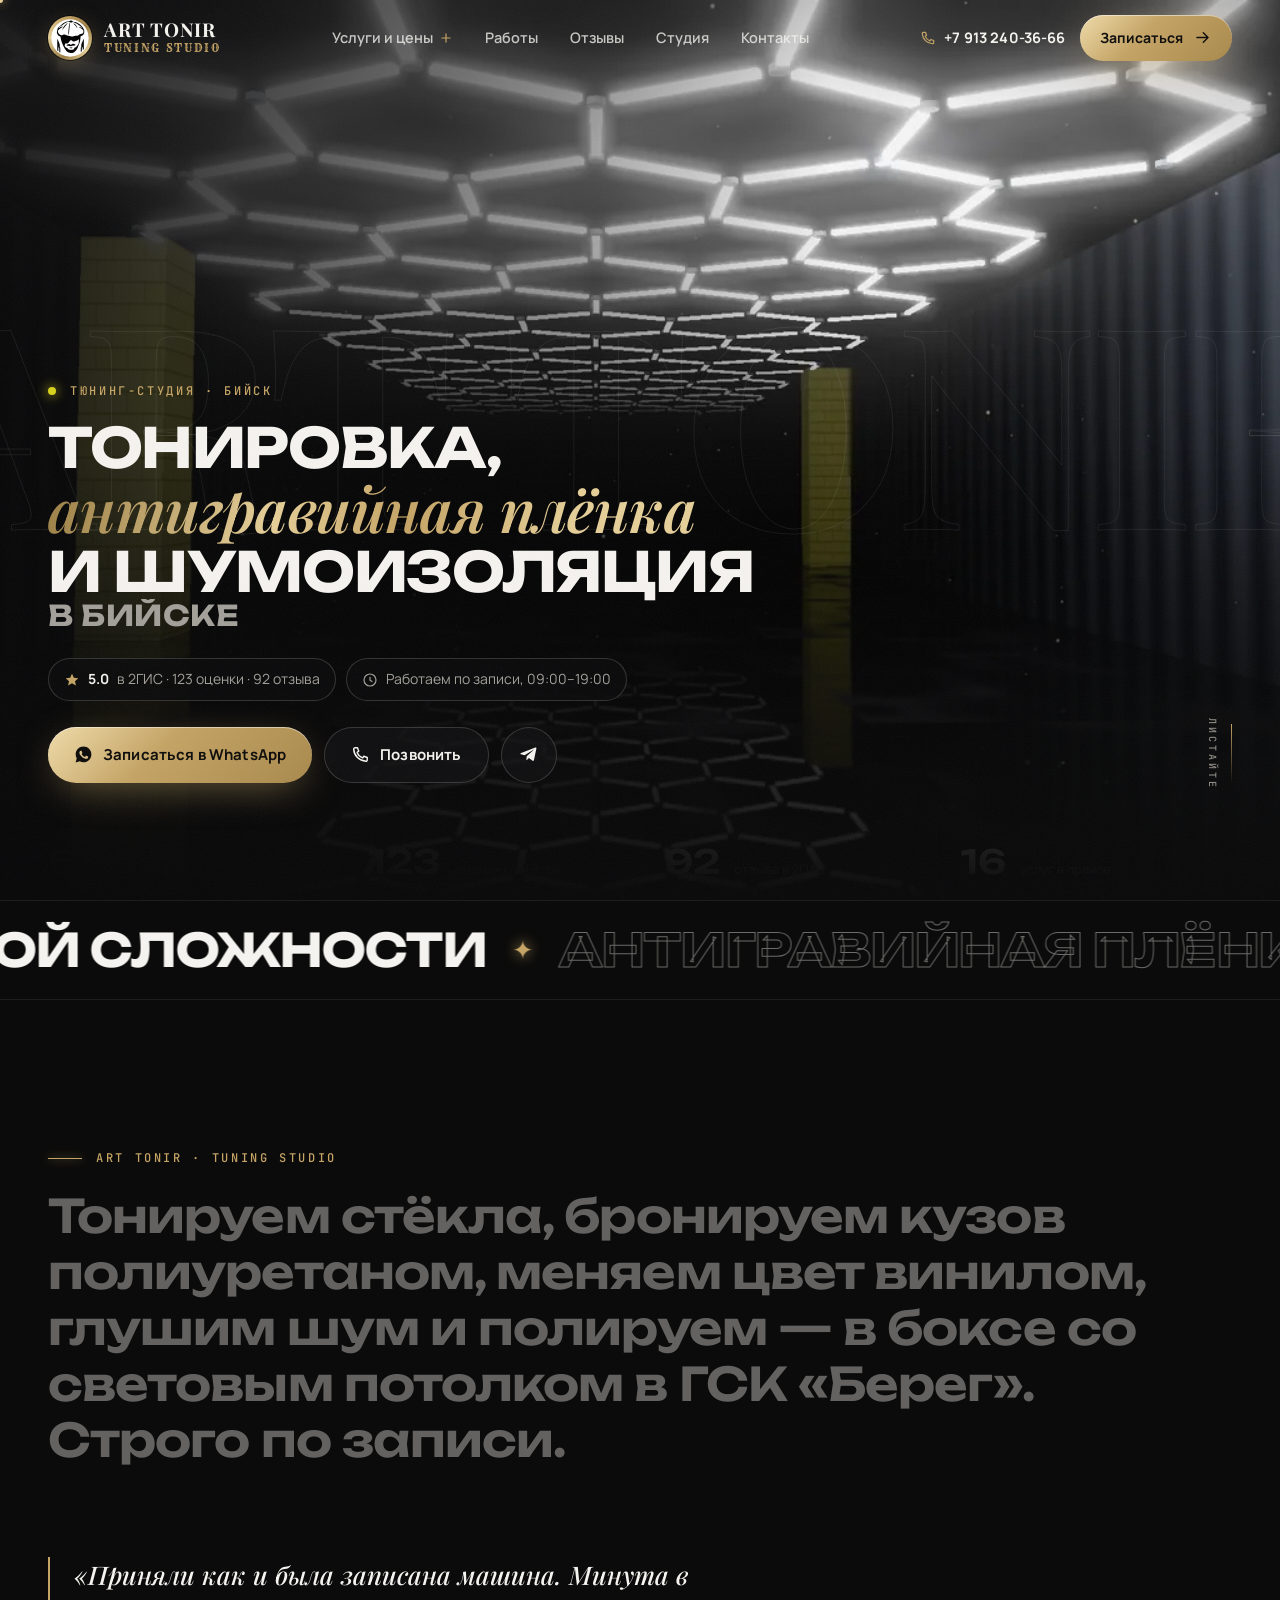
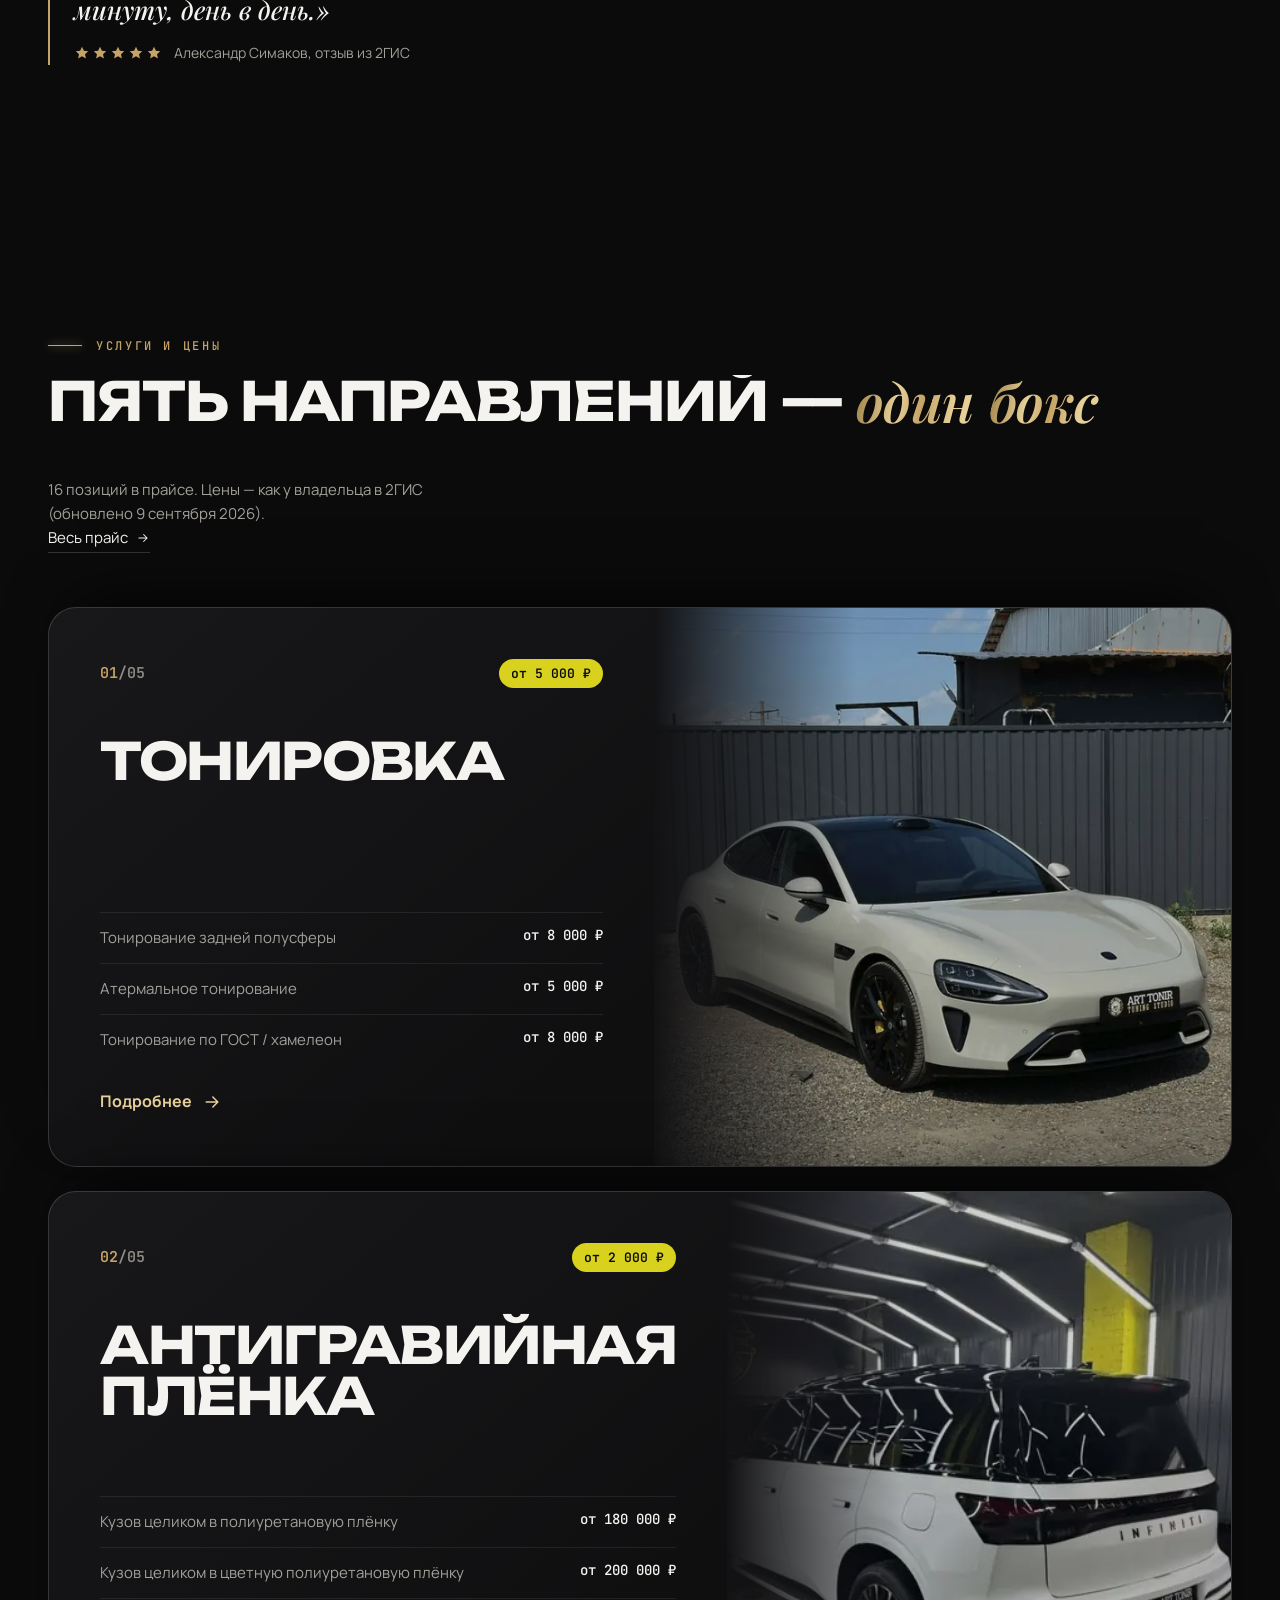
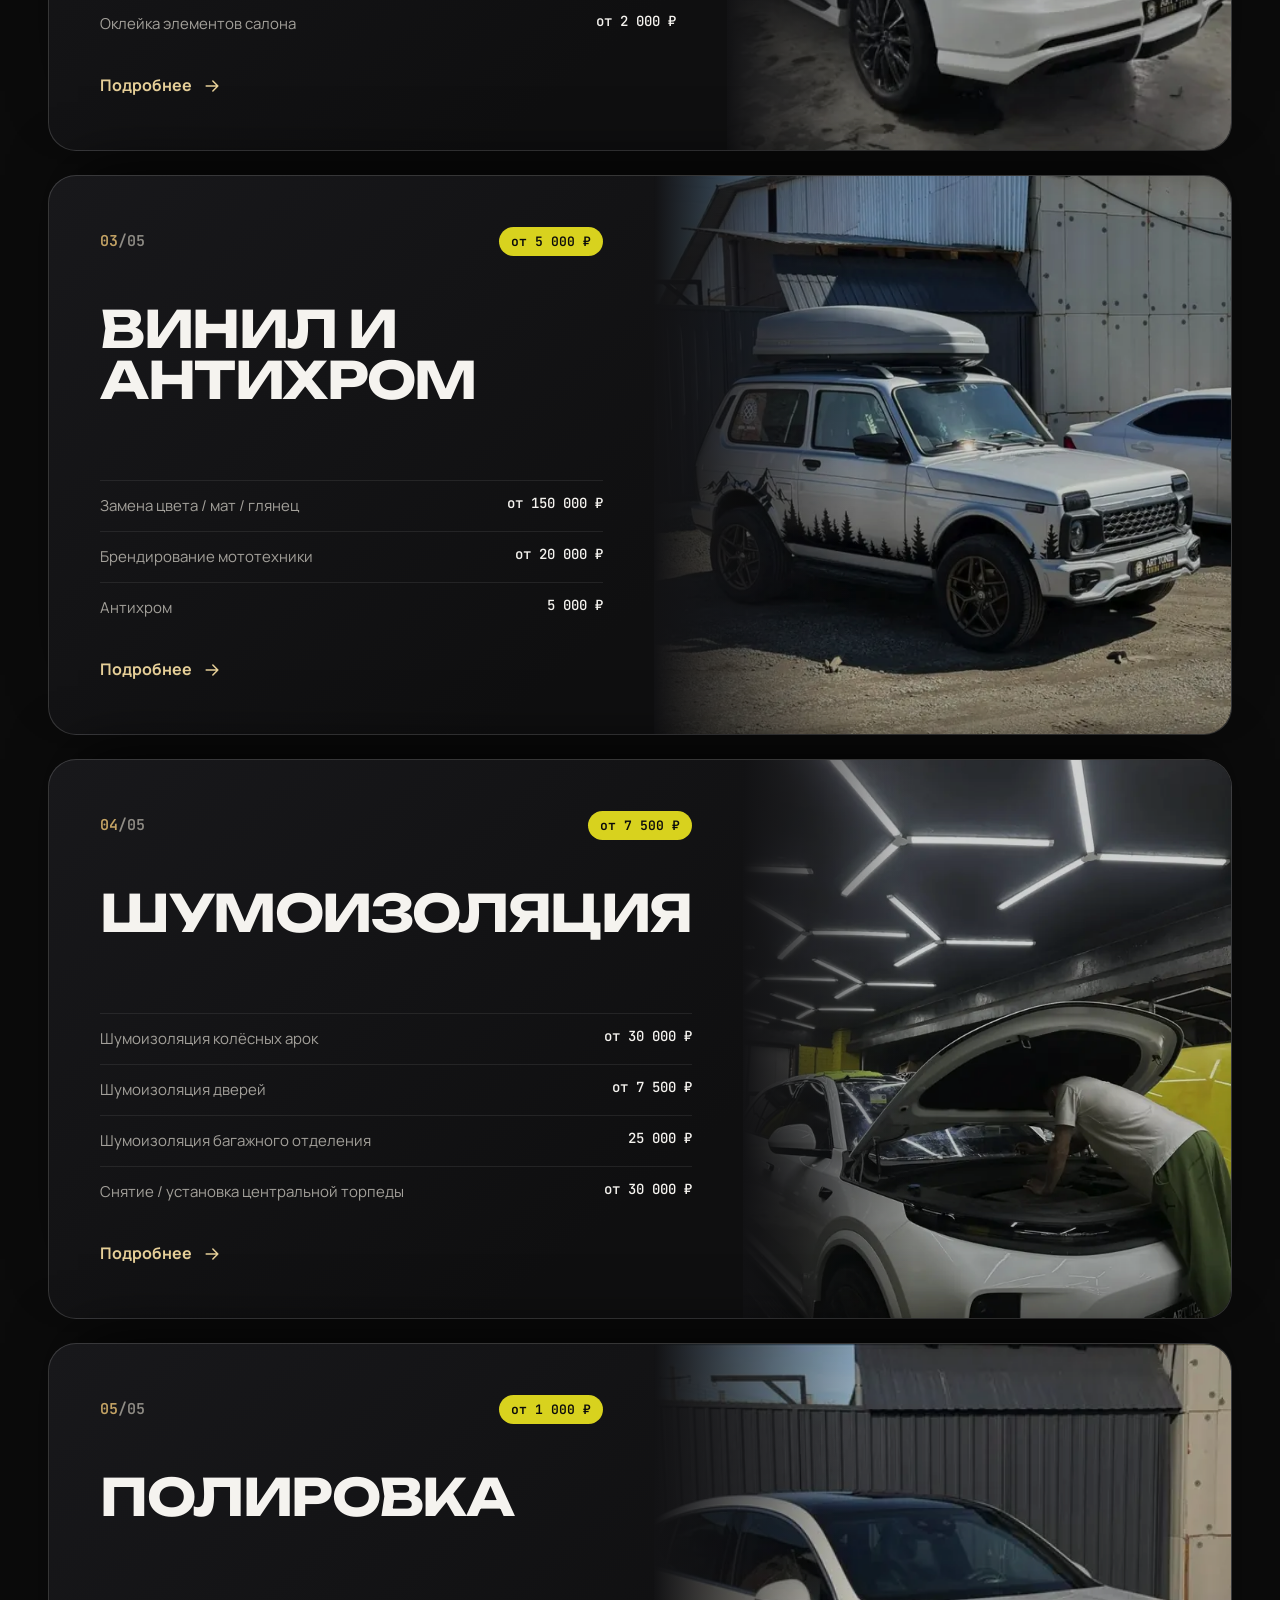
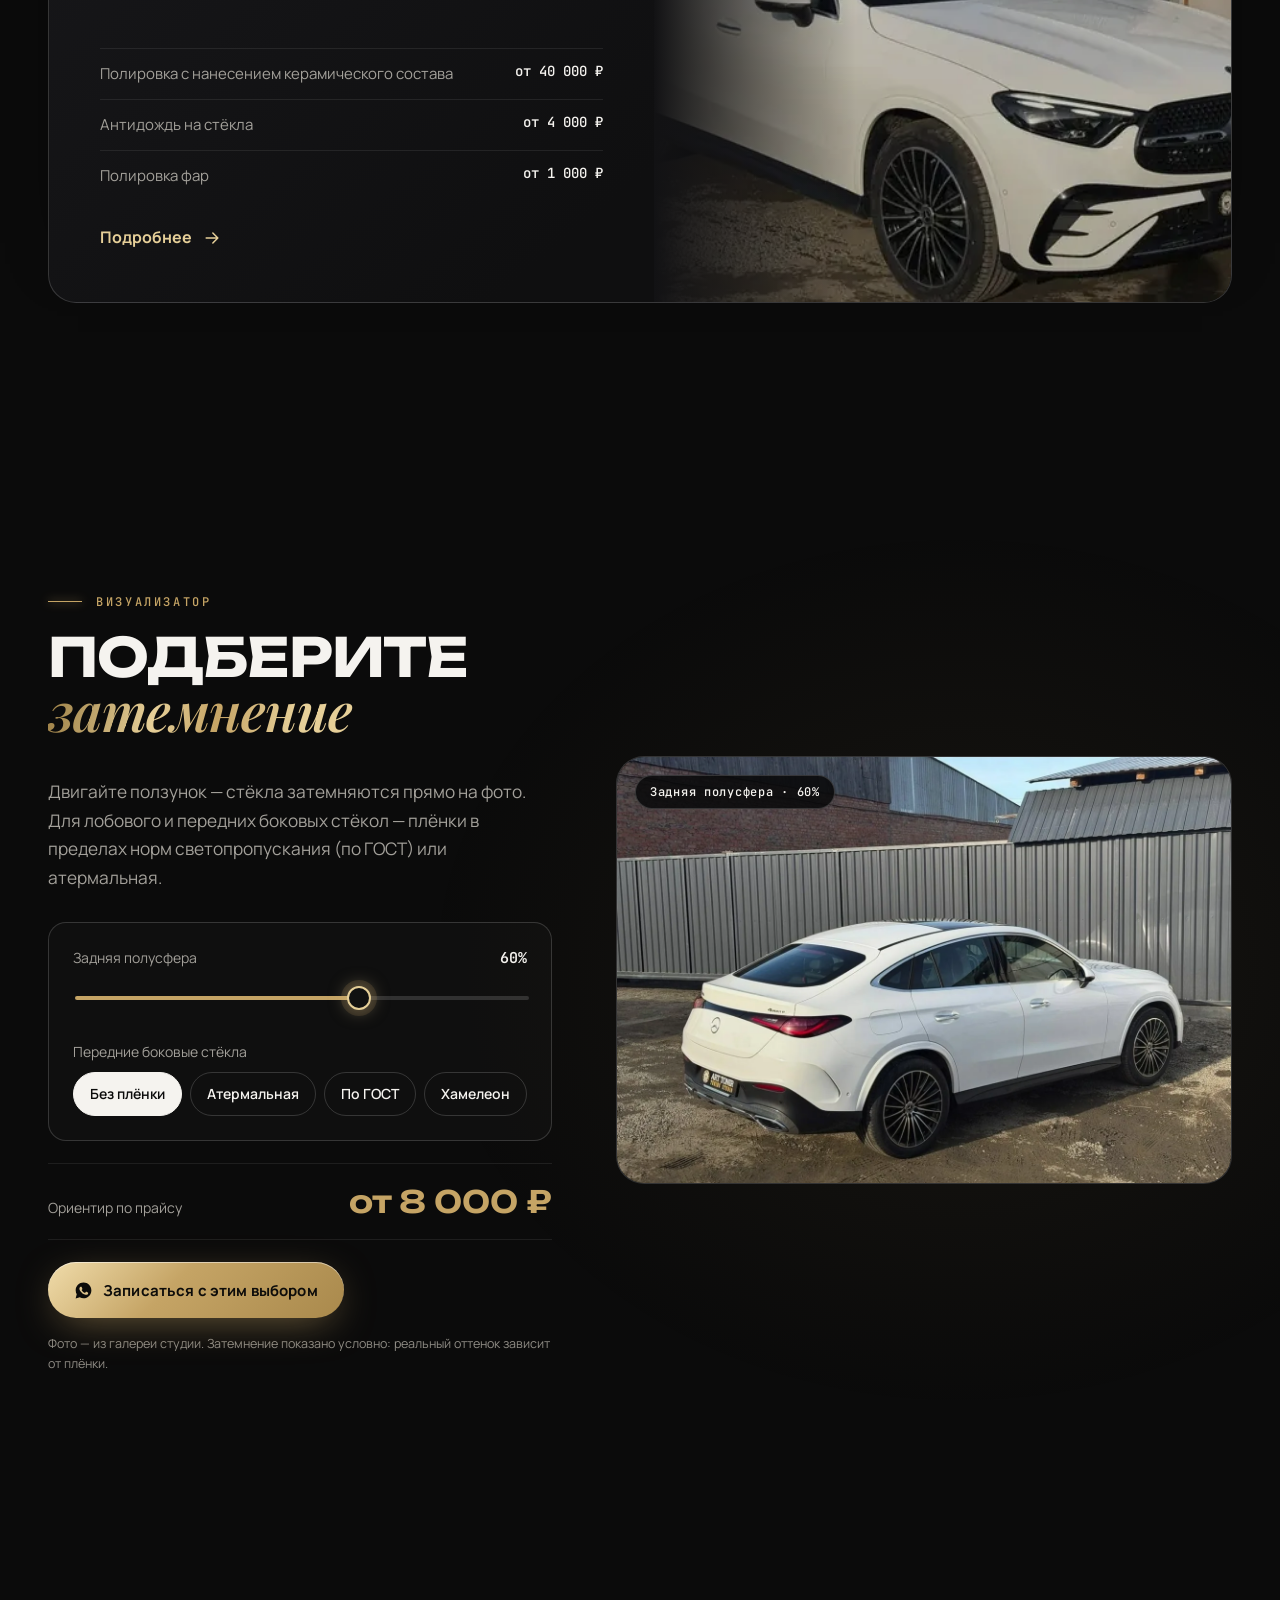
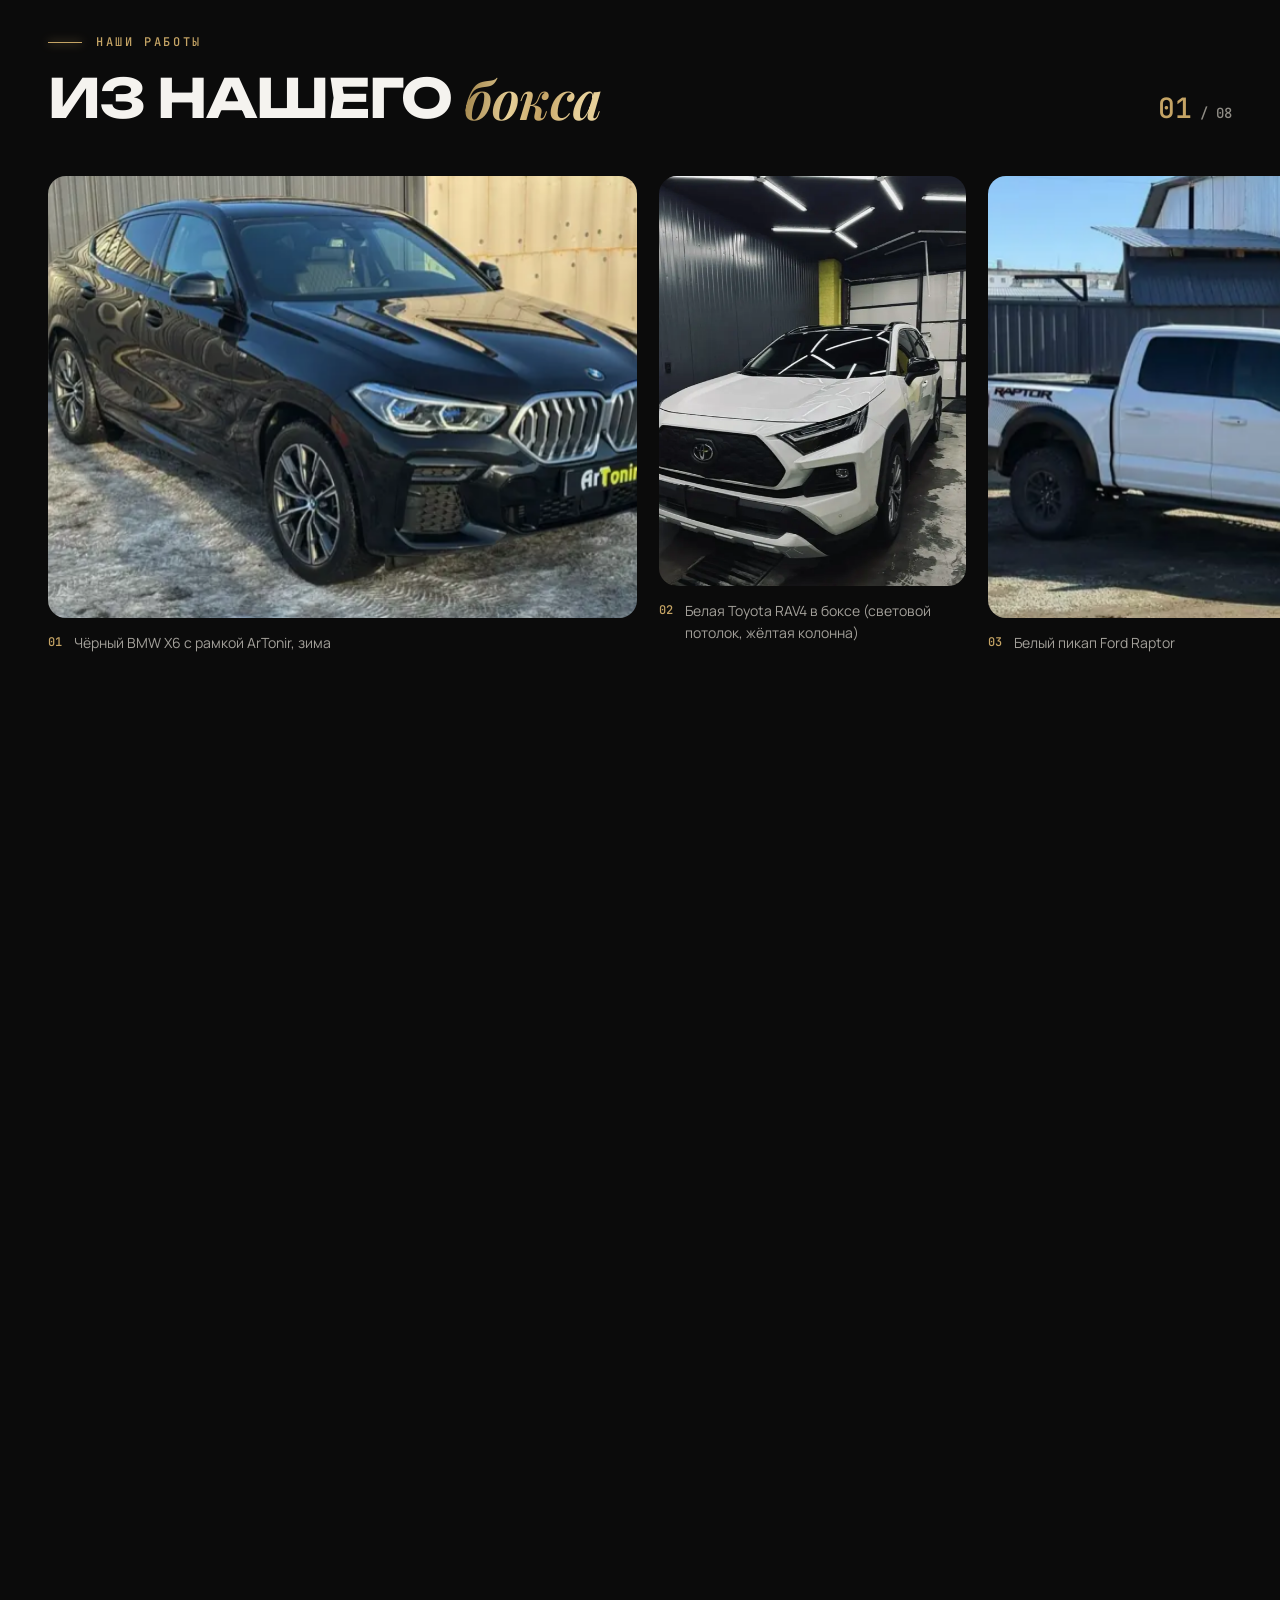
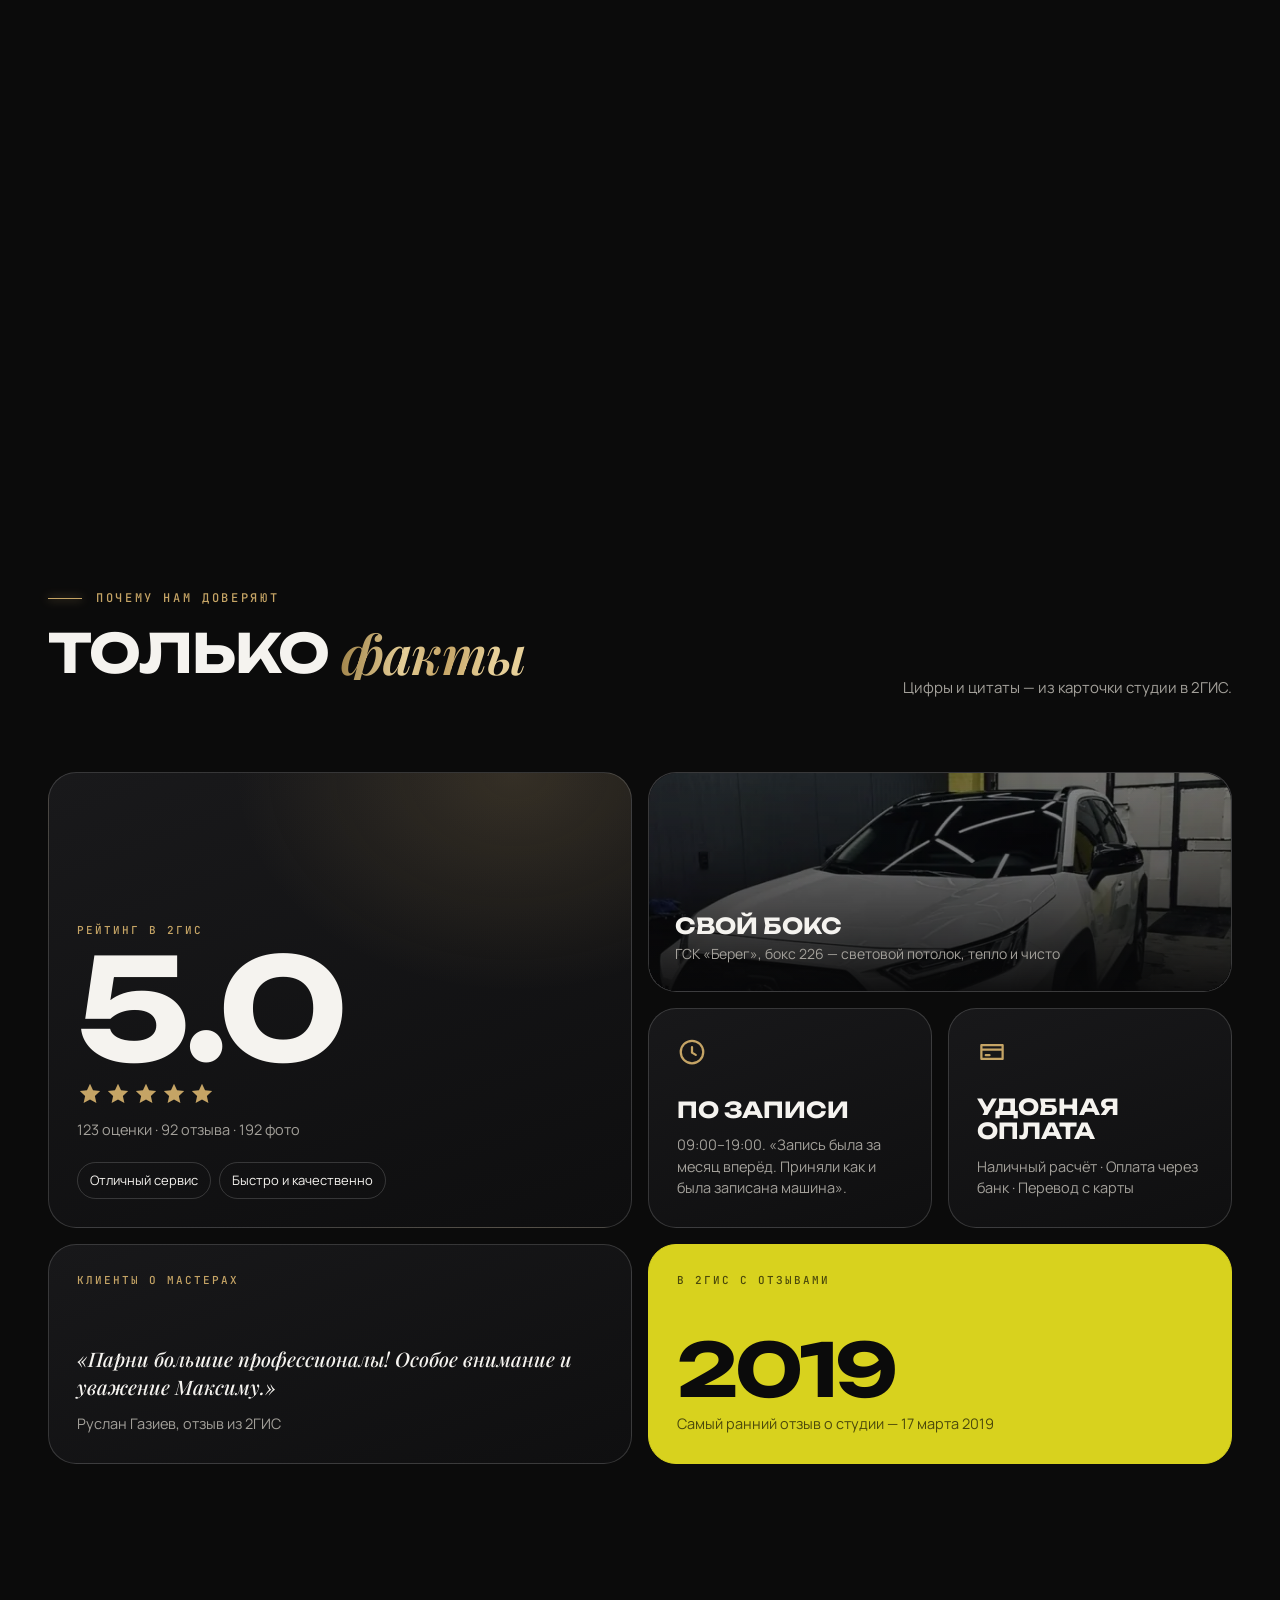
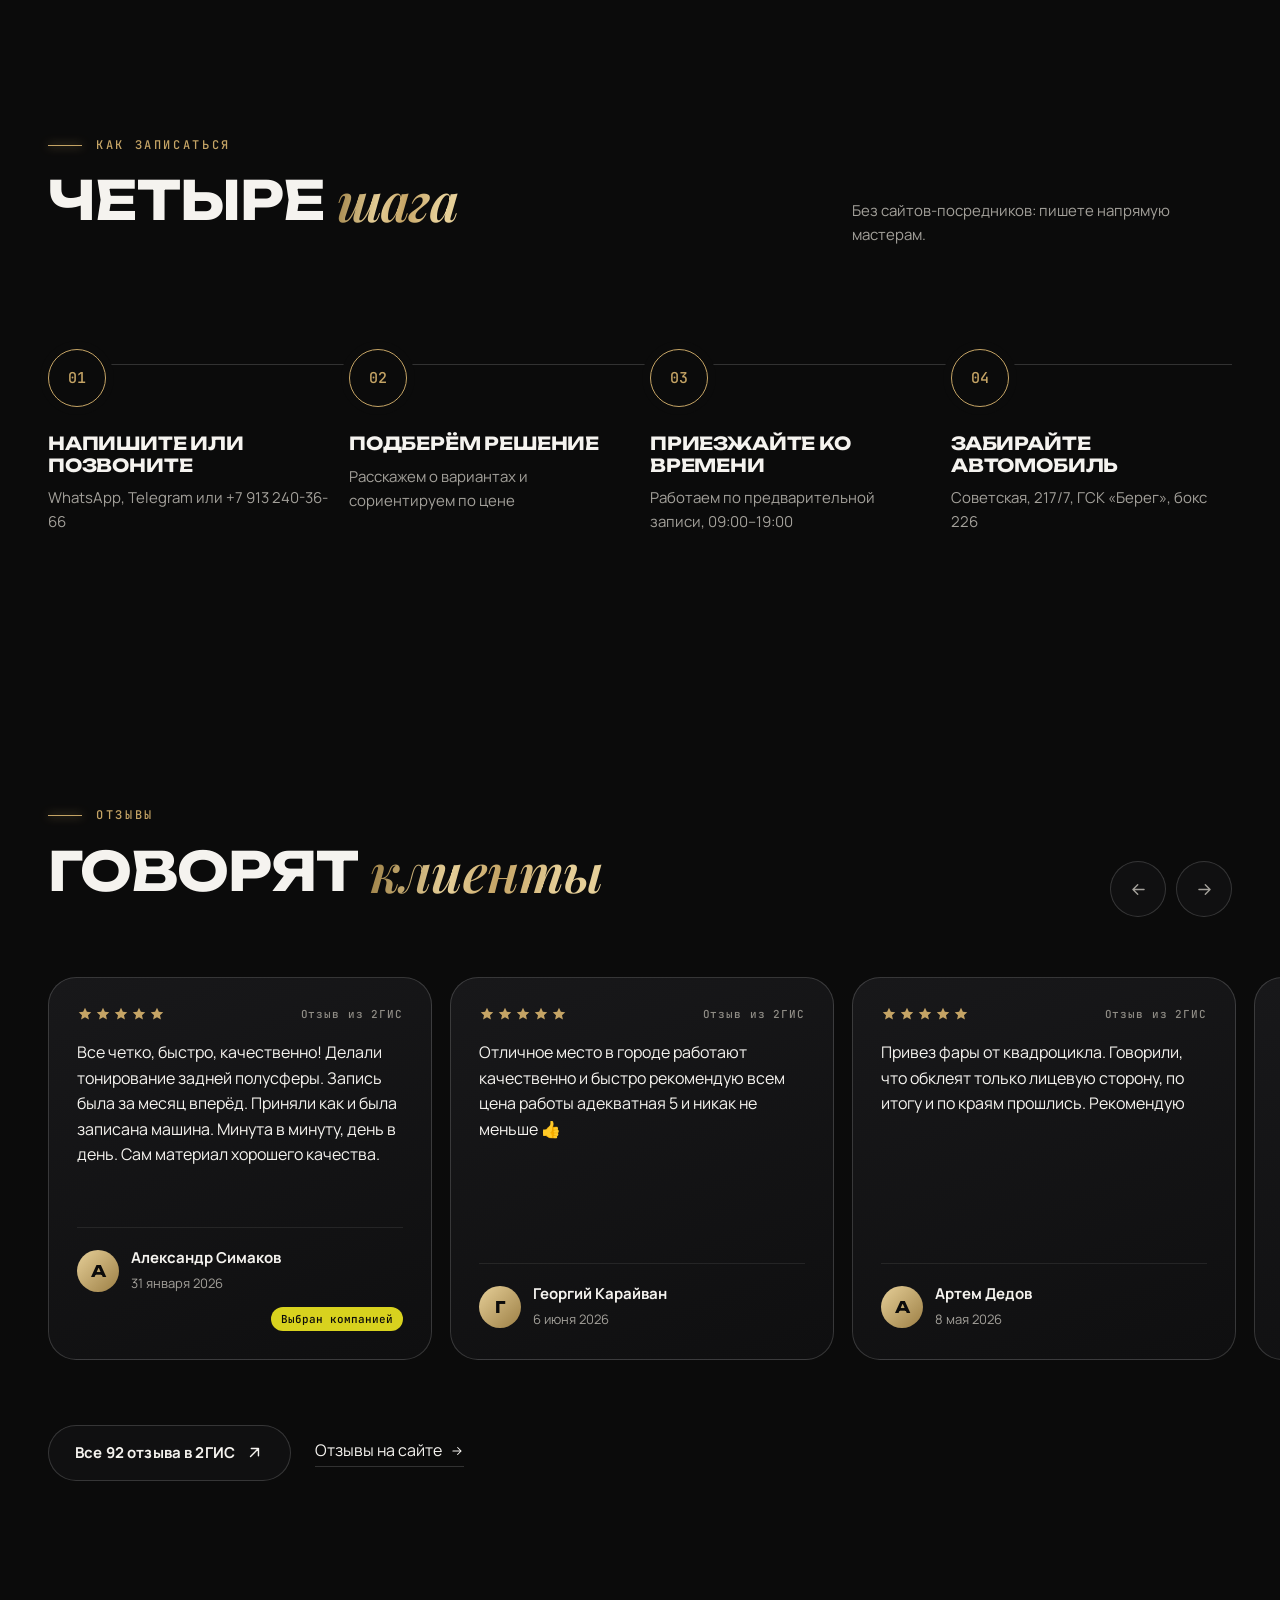
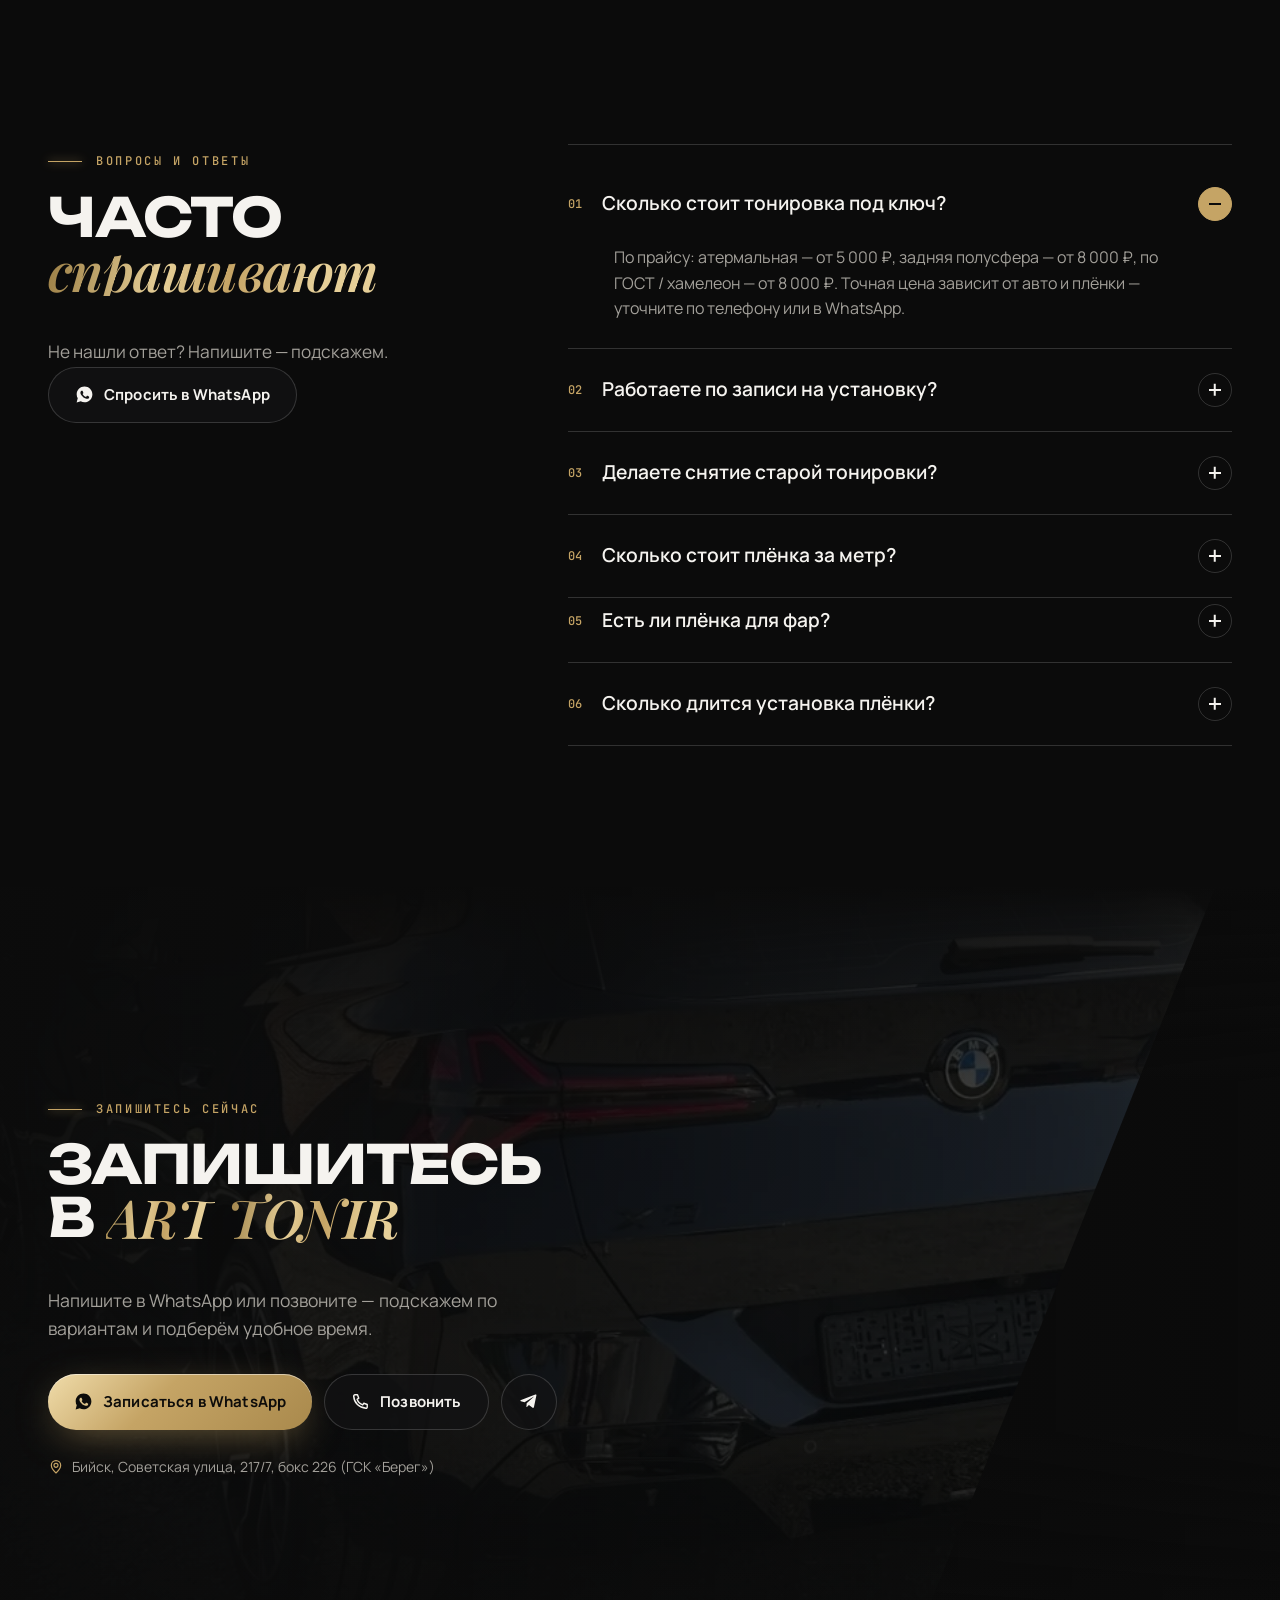
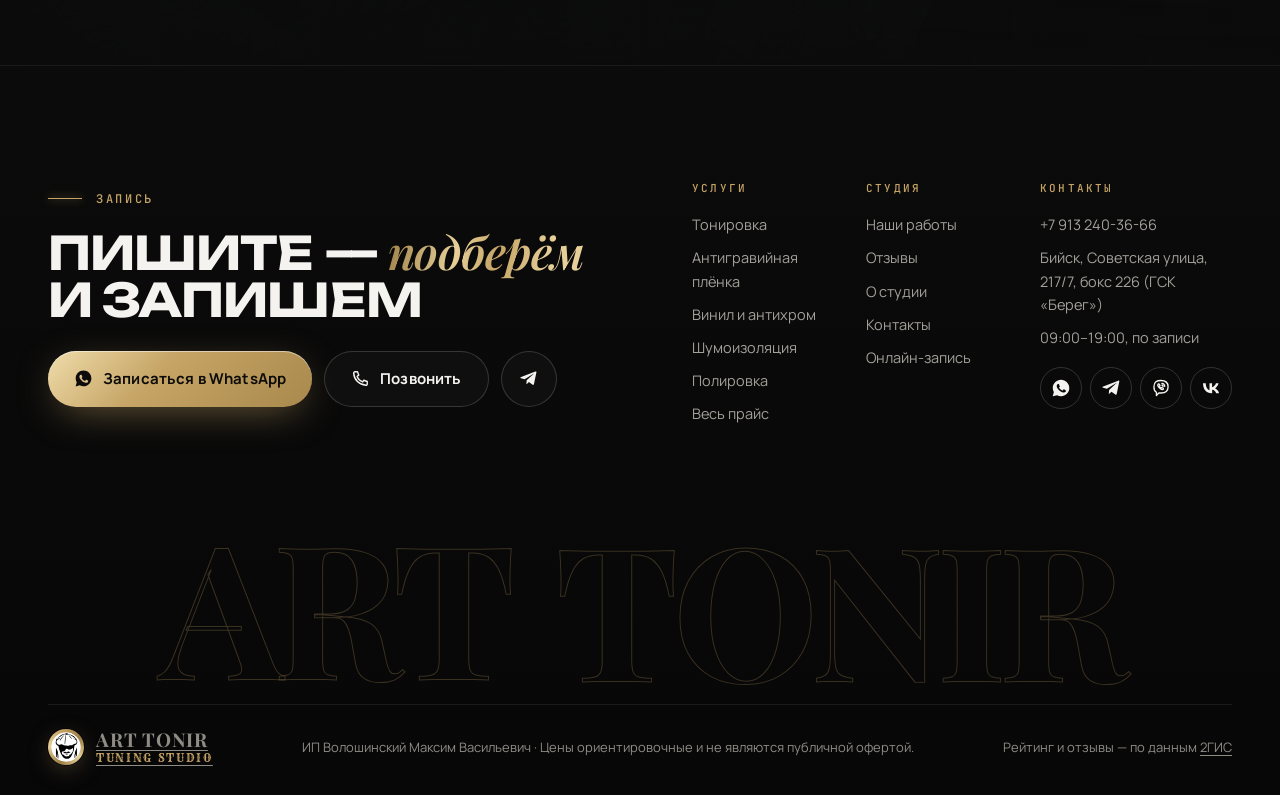
==== commit bde35009: "Демо на Netlify: адрес сайта для превью в мессенджерах, закрытие от поисковиков - SITE_URL = https:/" ====
--- a/index.html
+++ b/index.html
@@ -6,28 +6,31 @@
 <title>Тонировка и антигравийная плёнка в Бийске — ART TONIR</title>
 <meta name="description" content="Тюнинг-студия ART TONIR в Бийске: тонировка от 5 000 ₽, антигравийная плёнка, оклейка винилом, шумоизоляция и полировка. Рейтинг 5.0 в 2ГИС, запись в WhatsApp.">
 <meta name="theme-color" content="#0B0B0B">
-
+<meta name="robots" content="noindex, nofollow">
+<link rel="canonical" href="https://cheerful-monstera-5c02d4.netlify.app/">
+<meta property="og:url" content="https://cheerful-monstera-5c02d4.netlify.app/">
 <meta property="og:type" content="website">
 <meta property="og:locale" content="ru_RU">
 <meta property="og:site_name" content="ART TONIR">
 <meta property="og:title" content="Тонировка и антигравийная плёнка в Бийске — ART TONIR">
 <meta property="og:description" content="Тюнинг-студия ART TONIR в Бийске: тонировка от 5 000 ₽, антигравийная плёнка, оклейка винилом, шумоизоляция и полировка. Рейтинг 5.0 в 2ГИС, запись в WhatsApp.">
-<meta property="og:image" content="/assets/img/og.jpg">
+<meta property="og:image" content="https://cheerful-monstera-5c02d4.netlify.app/assets/img/og.jpg">
 <meta property="og:image:width" content="1200">
 <meta property="og:image:height" content="630">
+<meta property="og:image:alt" content="ART TONIR — тонировка, антигравийная плёнка и шумоизоляция в Бийске">
 <meta name="twitter:card" content="summary_large_image">
 <link rel="icon" type="image/png" sizes="32x32" href="assets/img/logo/logo-32.png">
 <link rel="apple-touch-icon" href="assets/img/logo/logo-180.png">
 <link rel="preconnect" href="https://fonts.googleapis.com">
 <link rel="preconnect" href="https://fonts.gstatic.com" crossorigin>
 <link rel="stylesheet" href="https://fonts.googleapis.com/css2?family=Unbounded:wght@400;500;600;700;800&family=Manrope:wght@400;500;600;700;800&family=Playfair+Display:ital,wght@0,600;0,700;1,500;1,600;1,700&family=JetBrains+Mono:wght@400;500&family=Rye&display=swap">
-<link rel="stylesheet" href="assets/css/main.css?v=4">
+<link rel="stylesheet" href="assets/css/main.css?v=5">
 <link rel="preload" as="image" href="assets/img/hero/poster-1920.webp" imagesrcset="assets/img/hero/poster-1280.webp 1280w, assets/img/hero/poster-1920.webp 1920w" imagesizes="100vw" media="(min-aspect-ratio: 4/5)">
 <link rel="preload" as="image" href="assets/img/hero/poster-portrait-800.webp" media="(max-aspect-ratio: 4/5)">
 <link rel="modulepreload" href="assets/vendor/three/three.module.min.js">
 <script>(function(d){var h=d.documentElement;h.classList.add('js');if(!matchMedia('(prefers-reduced-motion: reduce)').matches){h.classList.add('anim');setTimeout(function(){if(!window.__AT_READY){h.classList.remove('anim')}},4000)}try{if(sessionStorage.getItem('at-pt')){h.classList.add('pt-in');sessionStorage.removeItem('at-pt')}}catch(e){}})(document)</script>
 <script type="importmap">{"imports":{"three":"./assets/vendor/three/three.module.min.js","three/addons/":"./assets/vendor/three/addons/"}}</script>
-<script type="application/ld+json">{"@context":"https://schema.org","@type":"AutoRepair","name":"ART TONIR (Арт Тонир)","alternateName":["Арт Тонир","ART TONIR Tuning Studio","Art Tonir"],"description":"Тюнинг-студия в Бийске: тонировка, антигравийная плёнка, оклейка винилом, шумоизоляция, полировка.","image":"/assets/img/og.jpg","logo":"/assets/img/logo/logo-512.png","telephone":"+79132403666","address":{"@type":"PostalAddress","streetAddress":"Советская улица, 217/7, ГСК «Берег», бокс 226","addressLocality":"Бийск","addressRegion":"Алтайский край","postalCode":"659321","addressCountry":"RU"},"geo":{"@type":"GeoCoordinates","latitude":52.506837,"longitude":85.167647},"openingHours":"09:00-19:00","paymentAccepted":"Наличные, оплата через банк, перевод с карты","priceRange":"₽₽","sameAs":["https://vk.com/club41185870","https://2gis.ru/biysk/firm/2815279048724091"],"aggregateRating":{"@type":"AggregateRating","ratingValue":"5.0","ratingCount":123,"reviewCount":92,"bestRating":"5"}}</script>
+<script type="application/ld+json">{"@context":"https://schema.org","@type":"AutoRepair","name":"ART TONIR (Арт Тонир)","alternateName":["Арт Тонир","ART TONIR Tuning Studio","Art Tonir"],"description":"Тюнинг-студия в Бийске: тонировка, антигравийная плёнка, оклейка винилом, шумоизоляция, полировка.","image":"https://cheerful-monstera-5c02d4.netlify.app/assets/img/og.jpg","logo":"https://cheerful-monstera-5c02d4.netlify.app/assets/img/logo/logo-512.png","telephone":"+79132403666","address":{"@type":"PostalAddress","streetAddress":"Советская улица, 217/7, ГСК «Берег», бокс 226","addressLocality":"Бийск","addressRegion":"Алтайский край","postalCode":"659321","addressCountry":"RU"},"geo":{"@type":"GeoCoordinates","latitude":52.506837,"longitude":85.167647},"openingHours":"09:00-19:00","paymentAccepted":"Наличные, оплата через банк, перевод с карты","priceRange":"₽₽","sameAs":["https://vk.com/club41185870","https://2gis.ru/biysk/firm/2815279048724091"],"aggregateRating":{"@type":"AggregateRating","ratingValue":"5.0","ratingCount":123,"reviewCount":92,"bestRating":"5"},"url":"https://cheerful-monstera-5c02d4.netlify.app/"}</script>
 </head>
 <body class="is-home">
 <a class="skip" href="#main">Перейти к содержанию</a>
@@ -568,9 +571,9 @@
 <script src="assets/vendor/gsap.min.js" defer></script>
 <script src="assets/vendor/ScrollTrigger.min.js" defer></script>
 <script src="assets/vendor/lenis.min.js" defer></script>
-<script src="assets/js/data.js?v=4" defer></script>
-<script src="assets/js/app.js?v=4" defer></script>
-<script src="assets/js/tools.js?v=4" defer></script>
-<script type="module" src="assets/js/hero3d.js?v=4"></script>
+<script src="assets/js/data.js?v=5" defer></script>
+<script src="assets/js/app.js?v=5" defer></script>
+<script src="assets/js/tools.js?v=5" defer></script>
+<script type="module" src="assets/js/hero3d.js?v=5"></script>
 </body>
 </html>
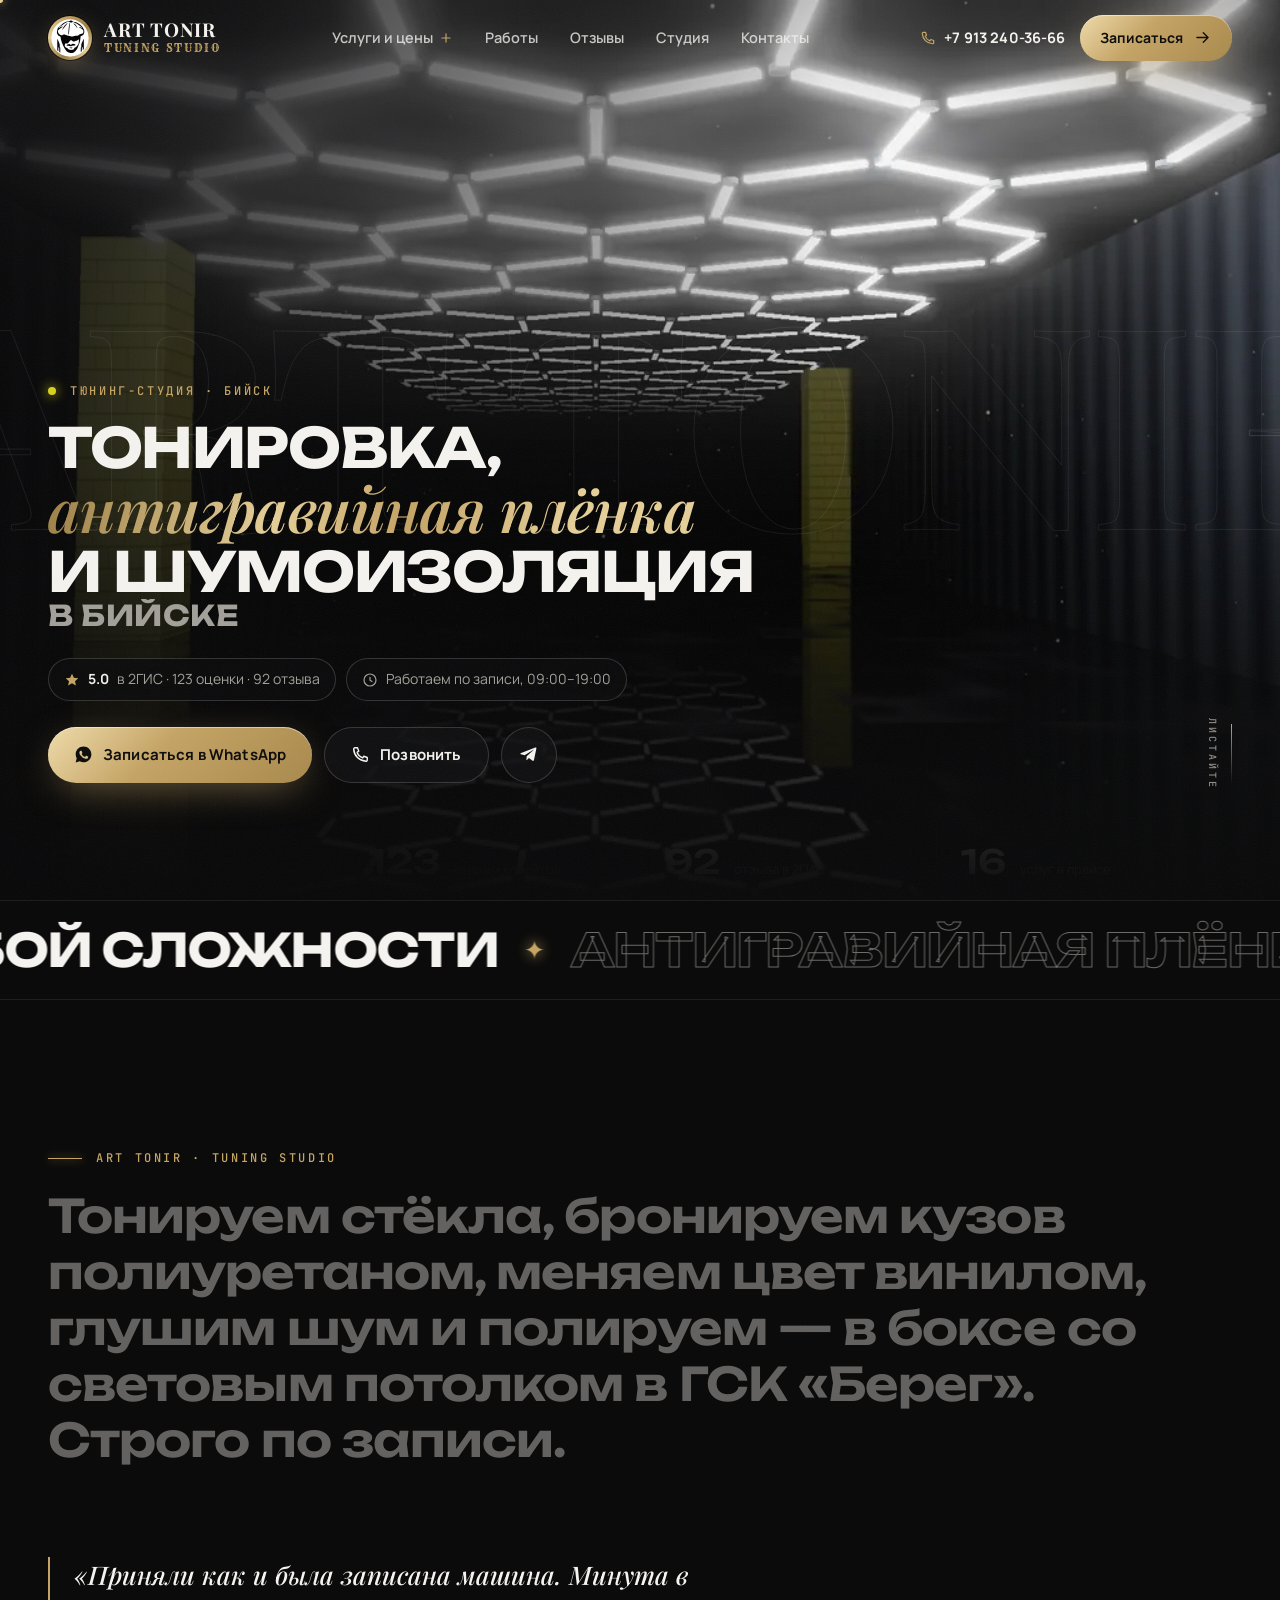
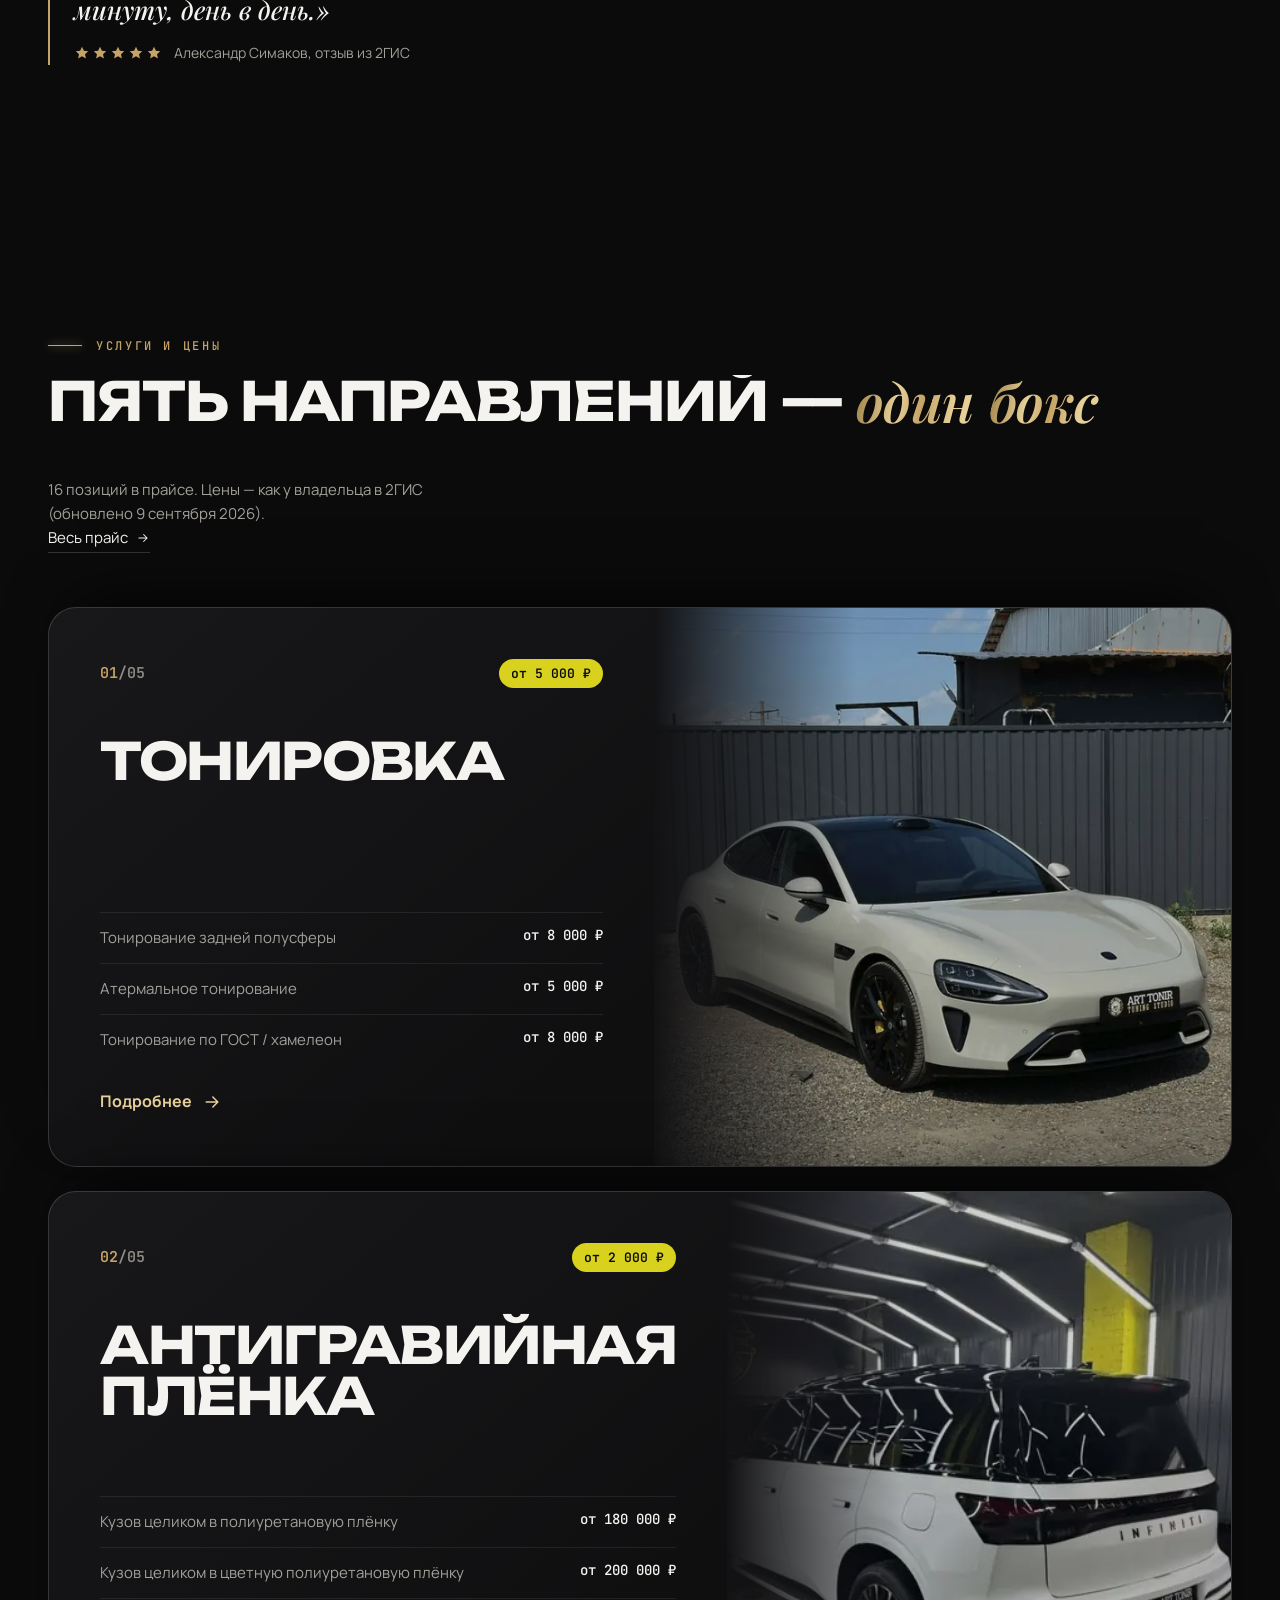
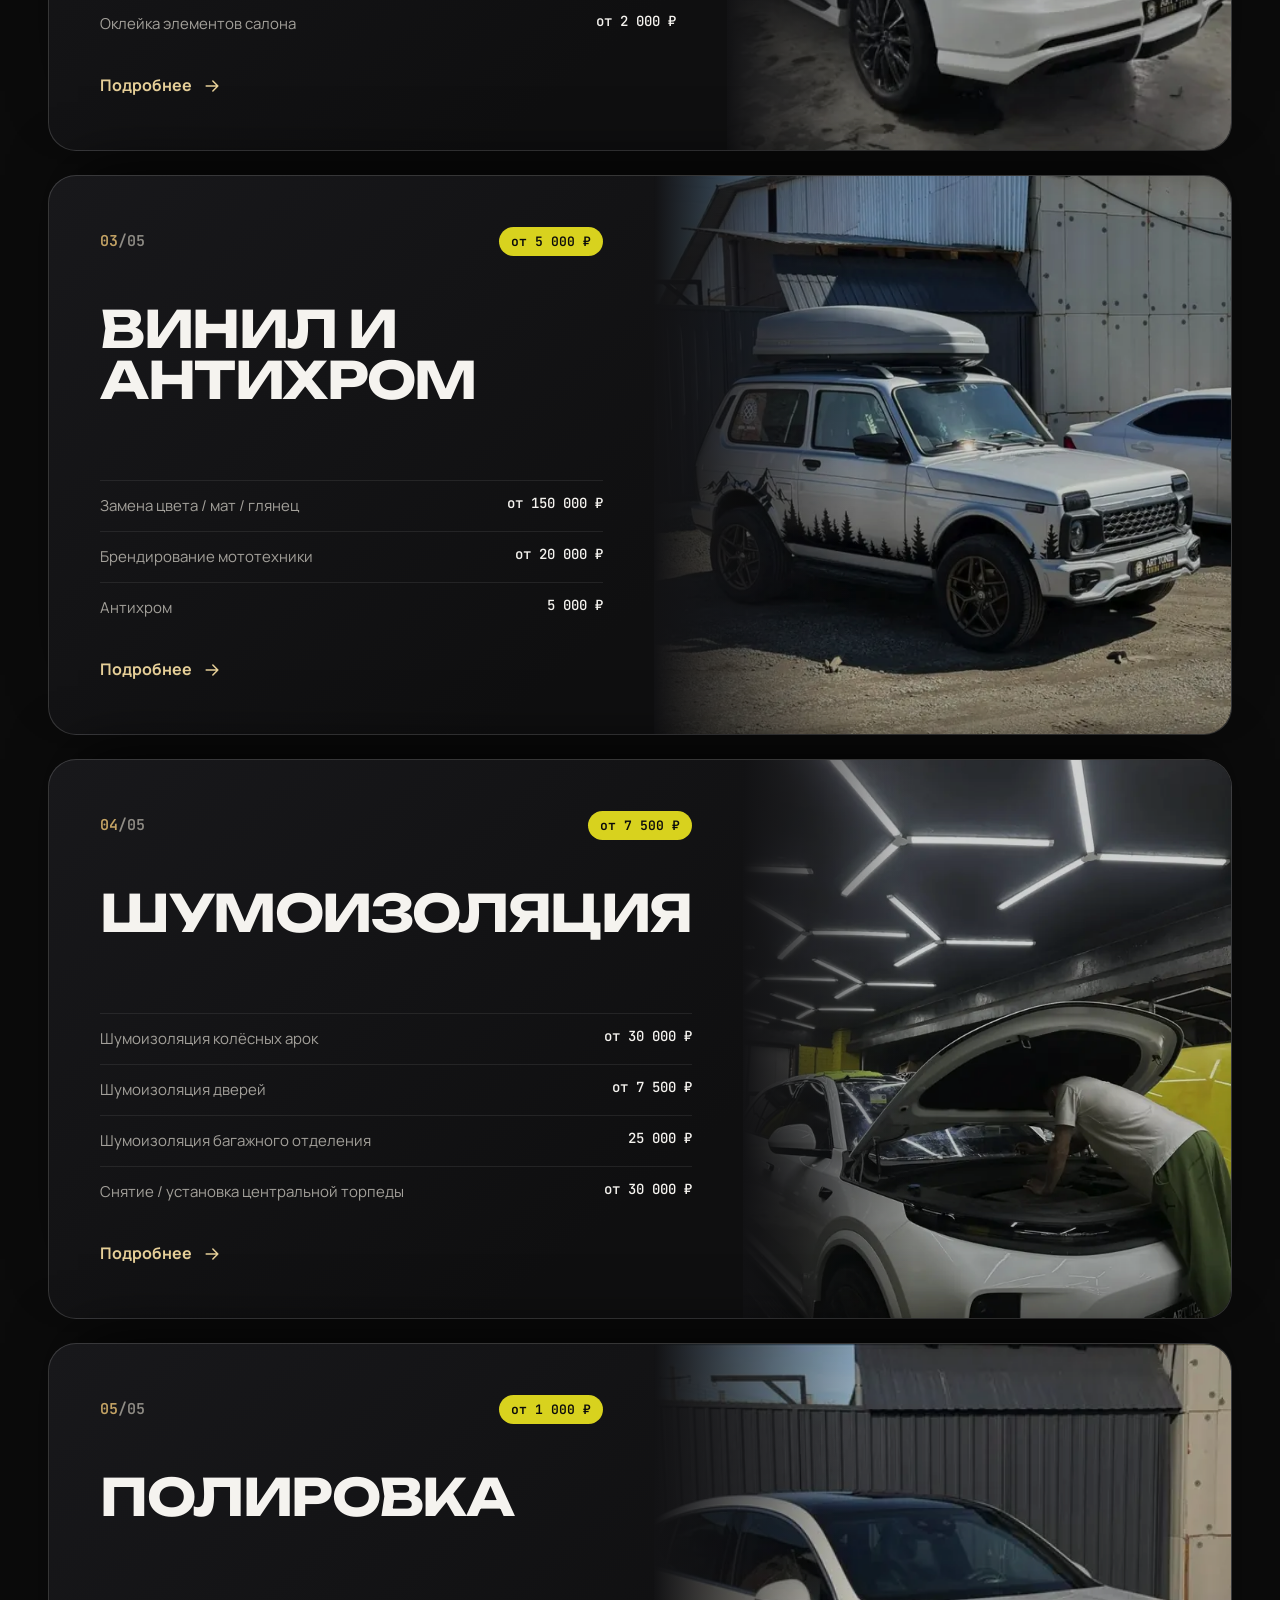
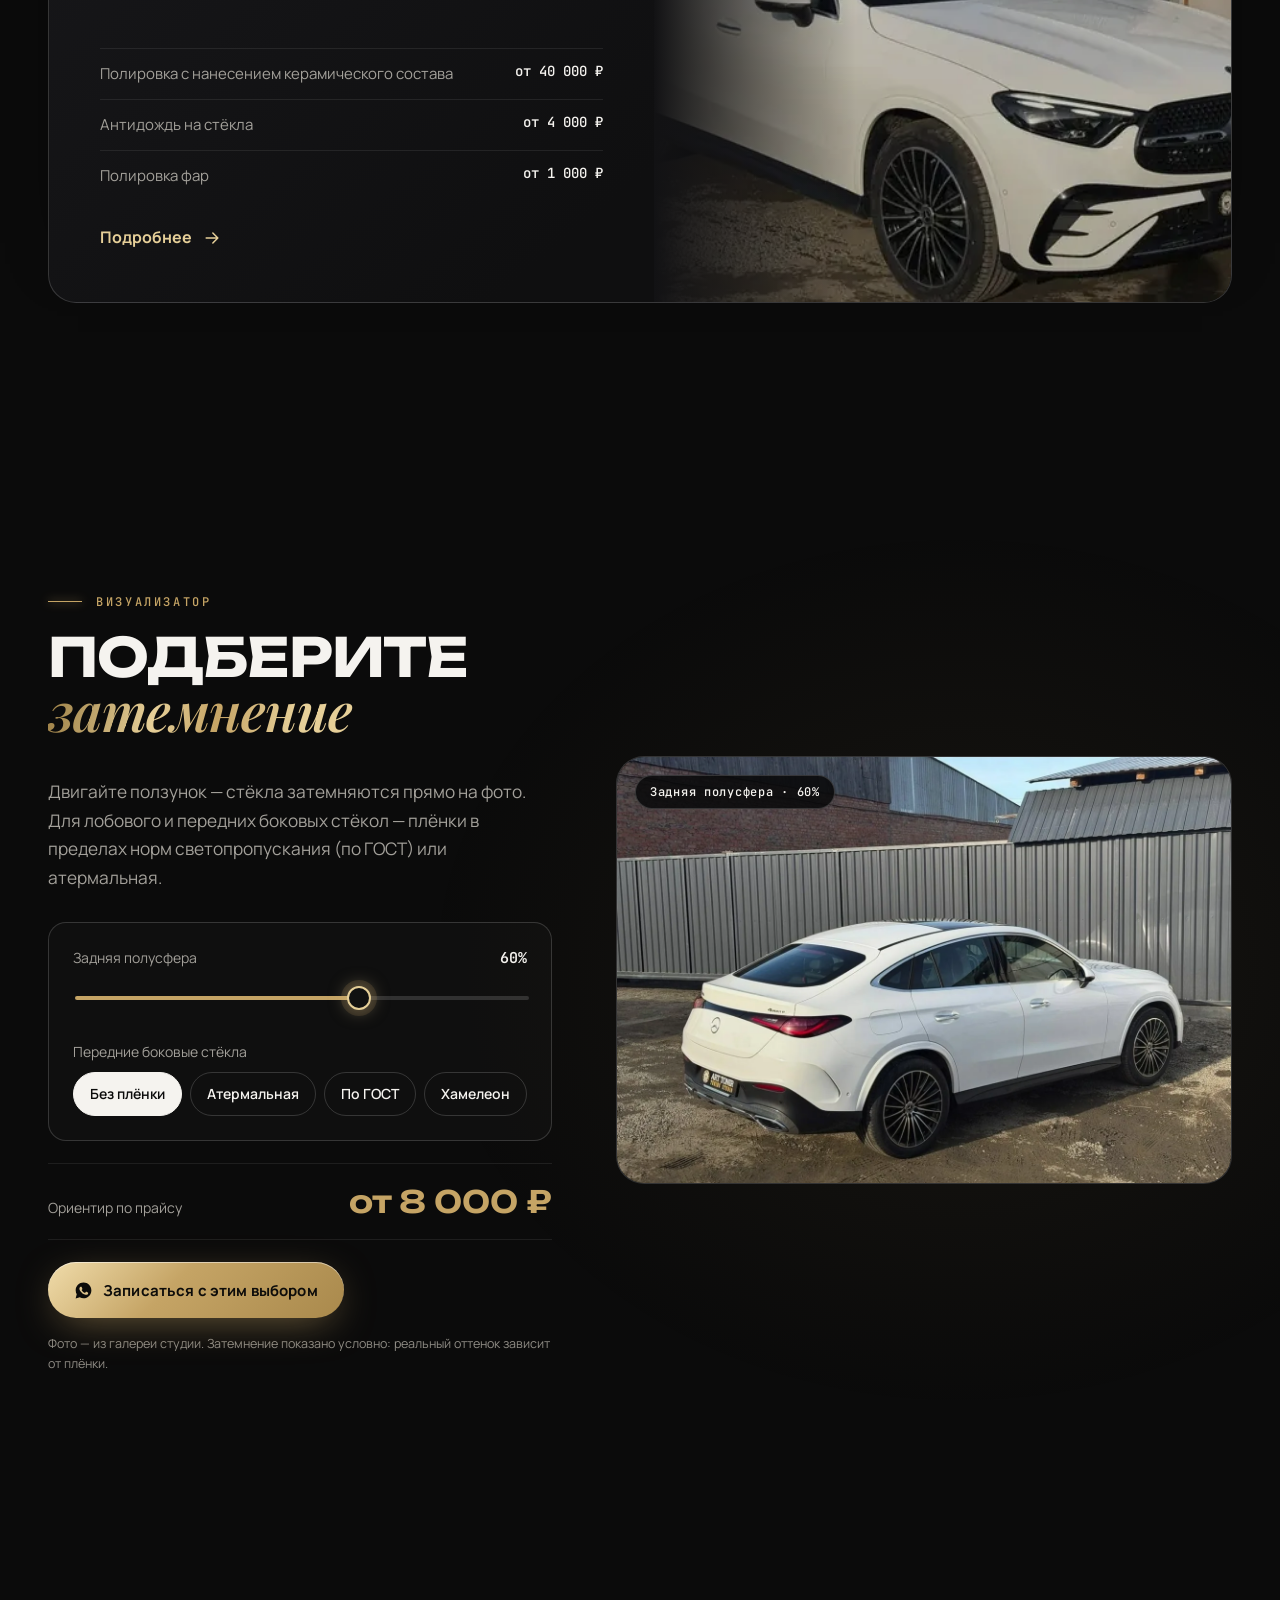
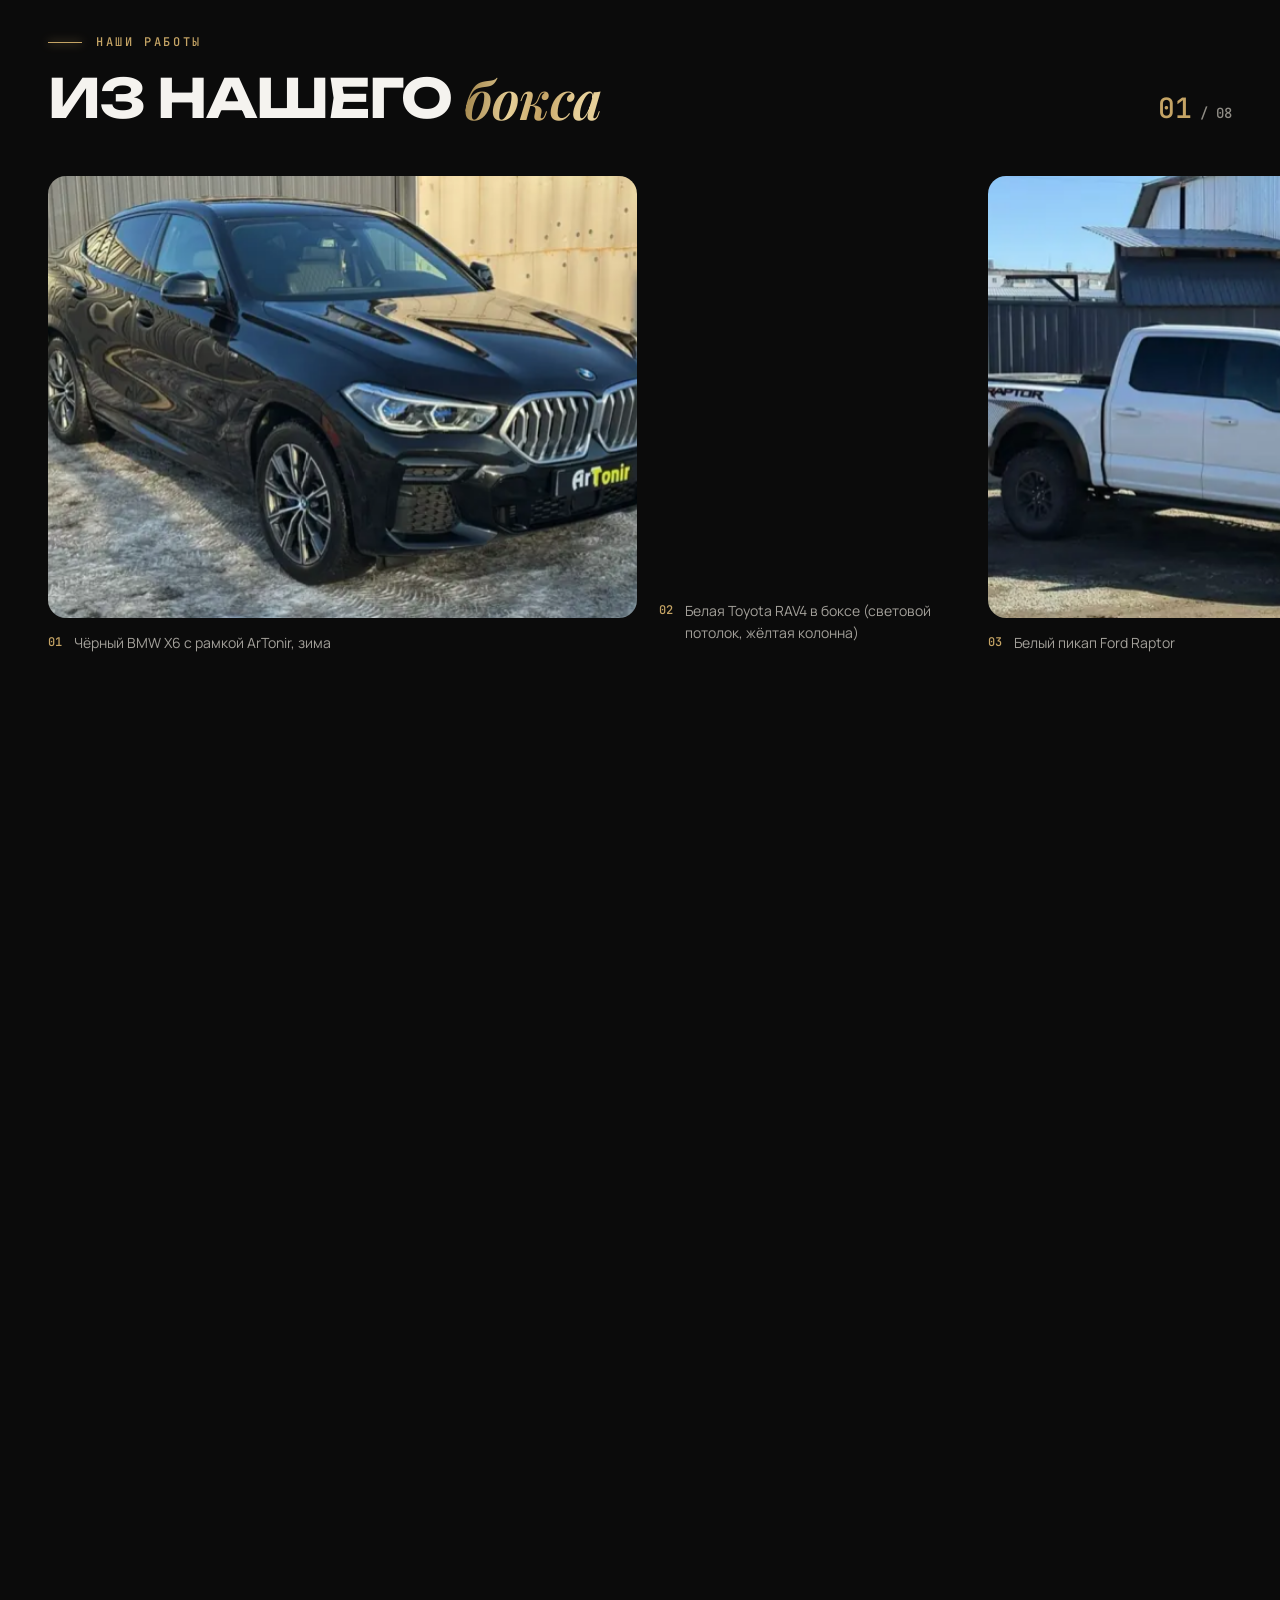
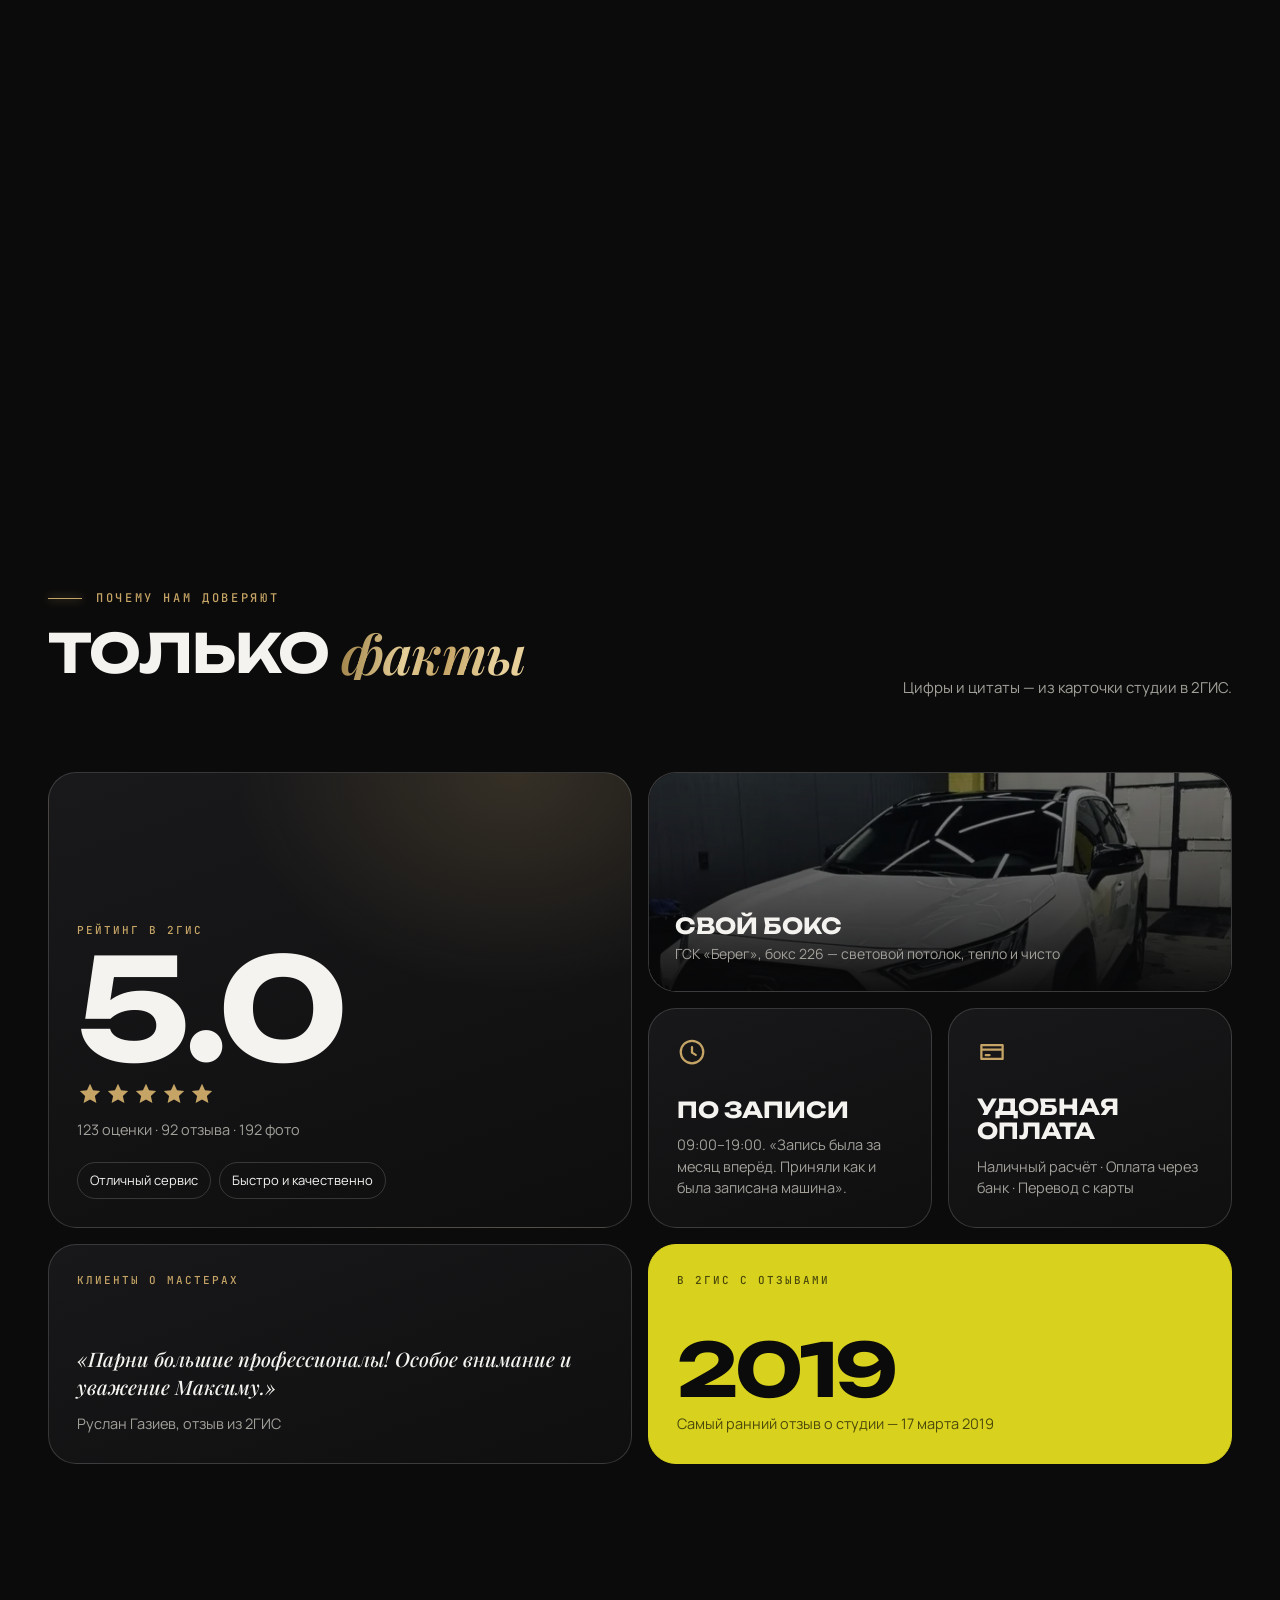
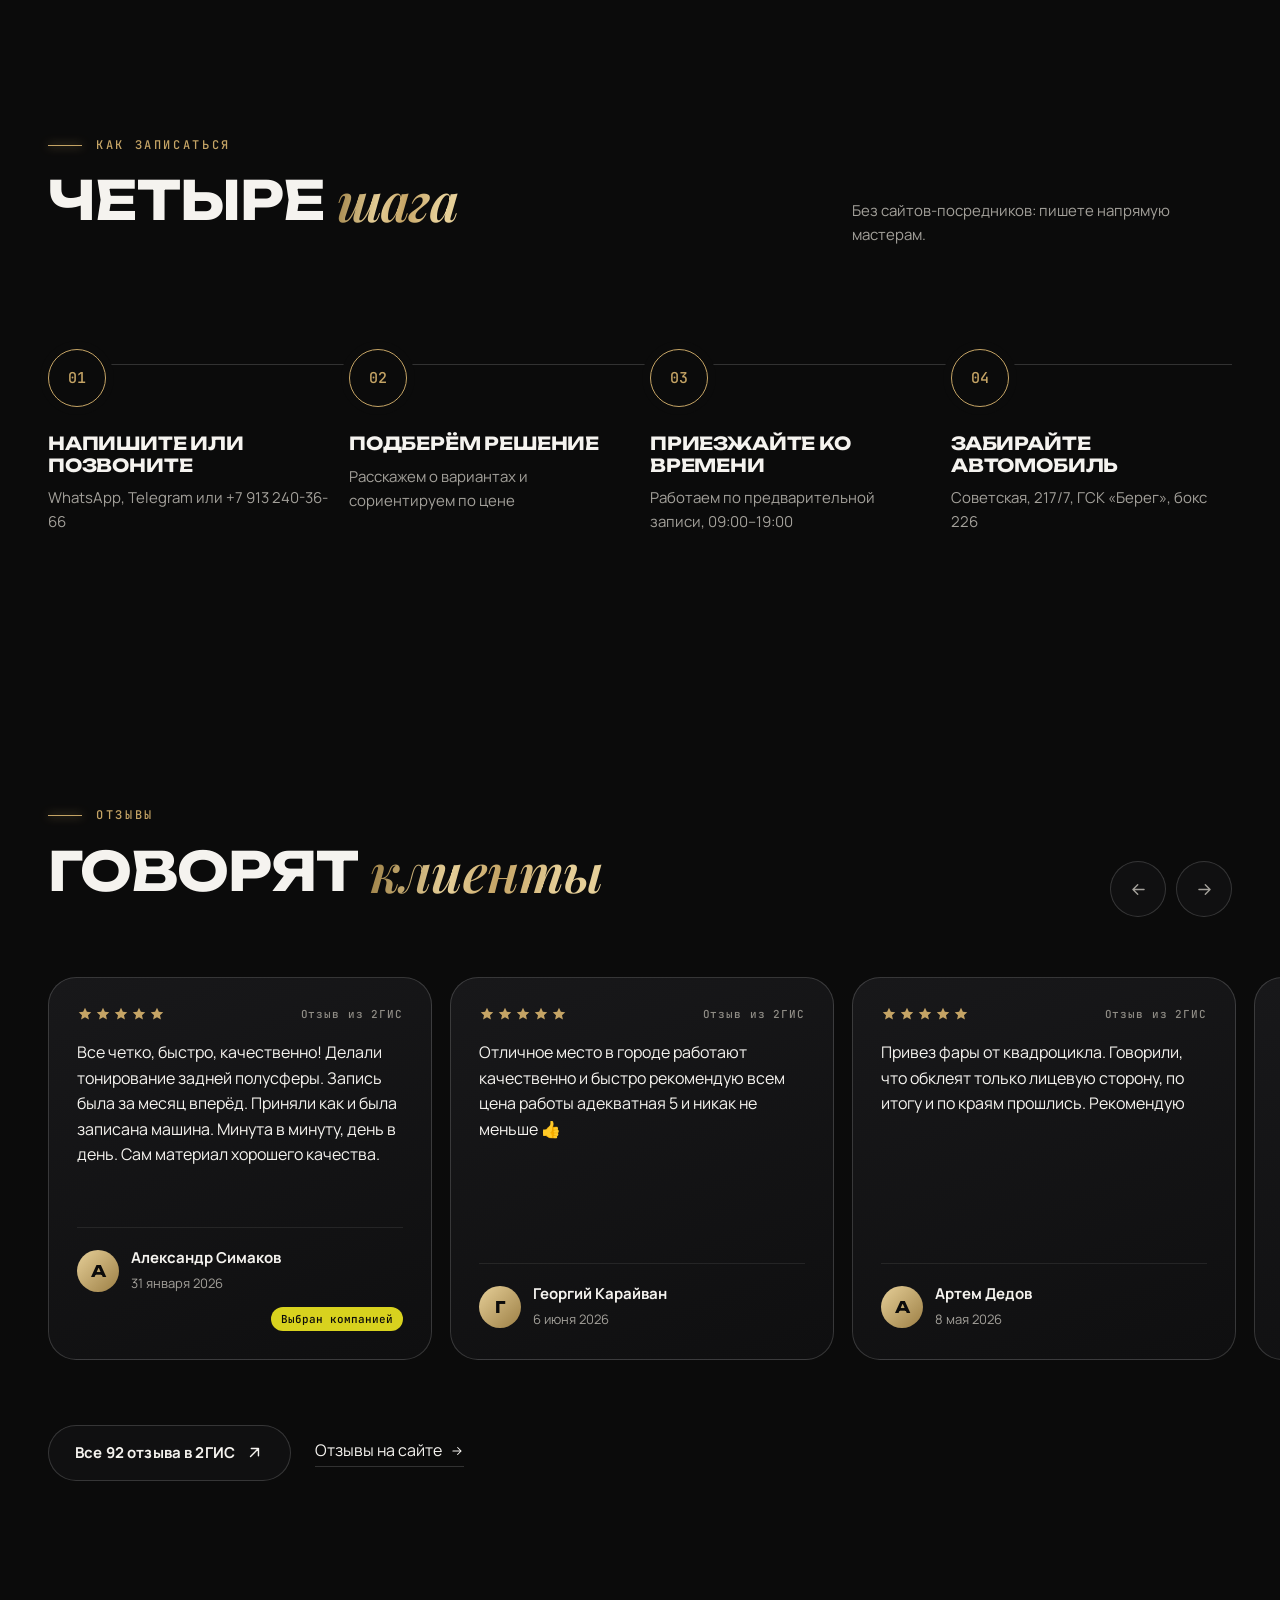
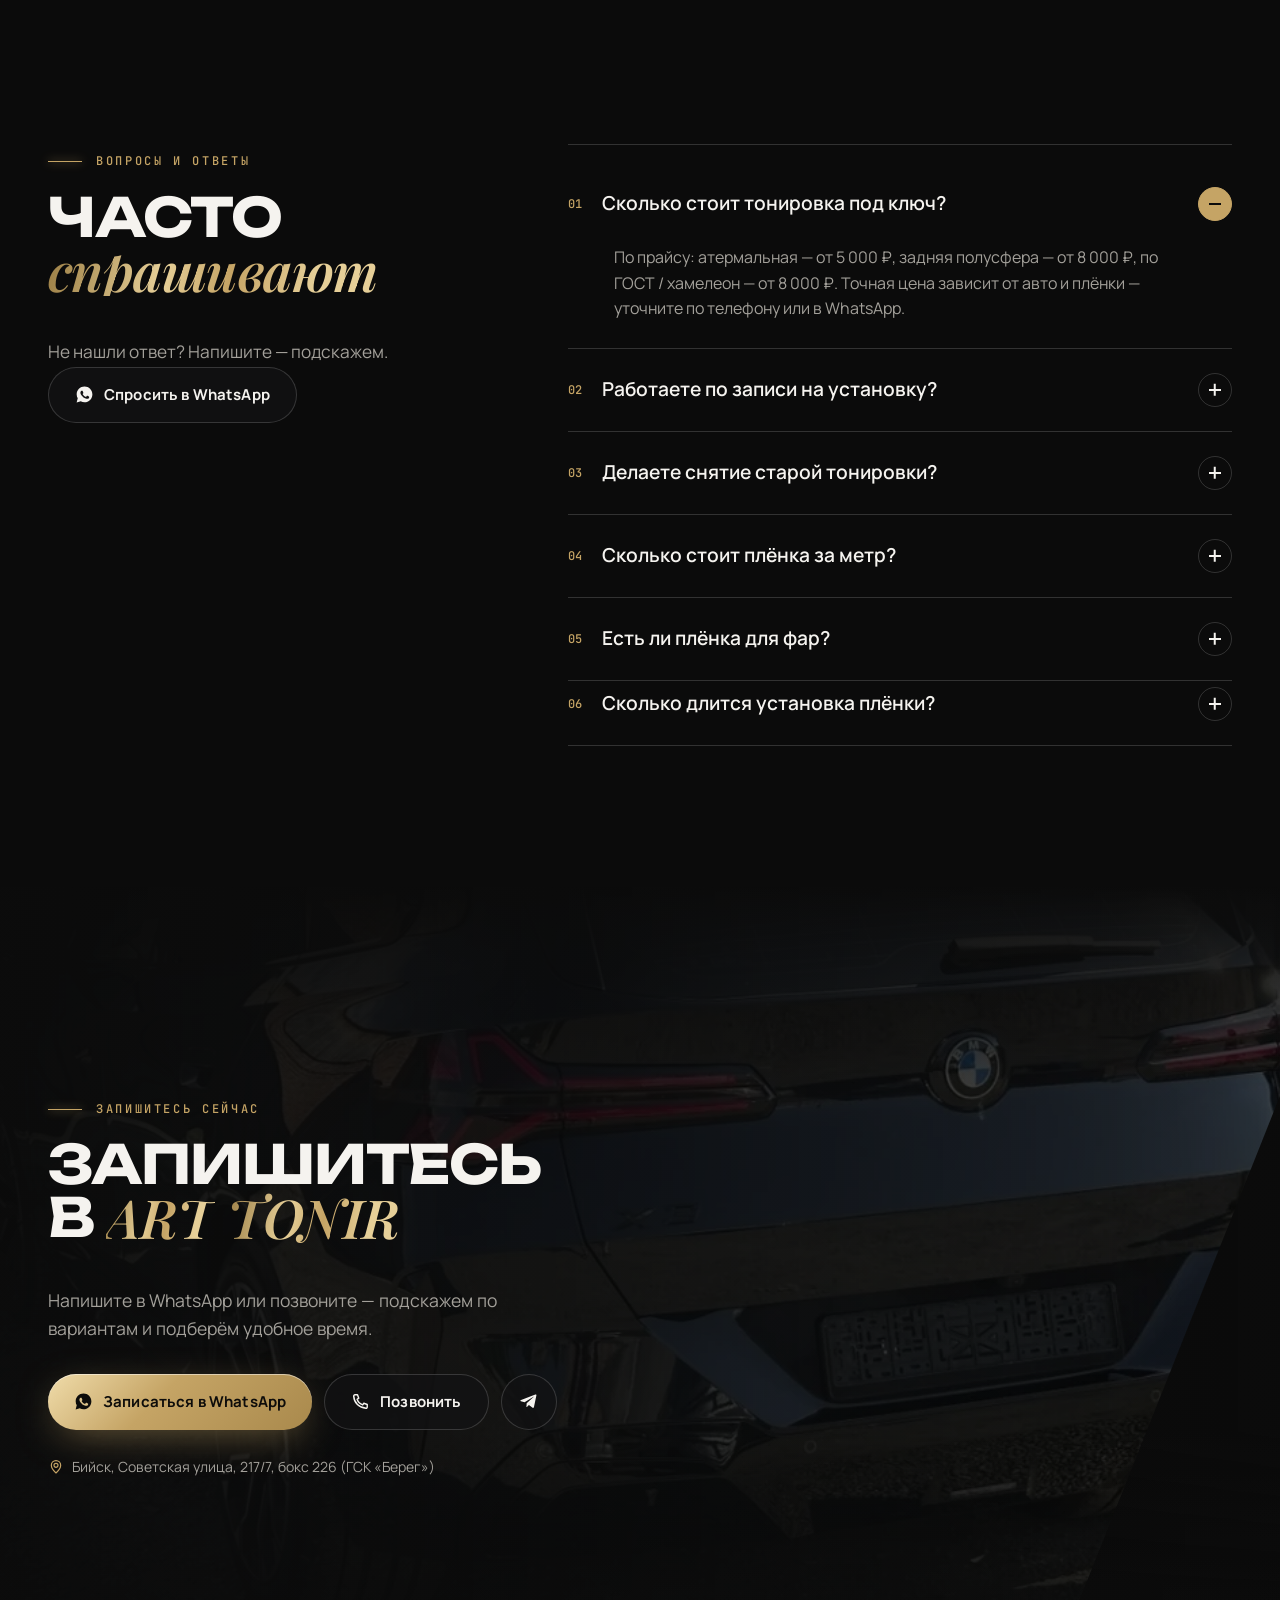
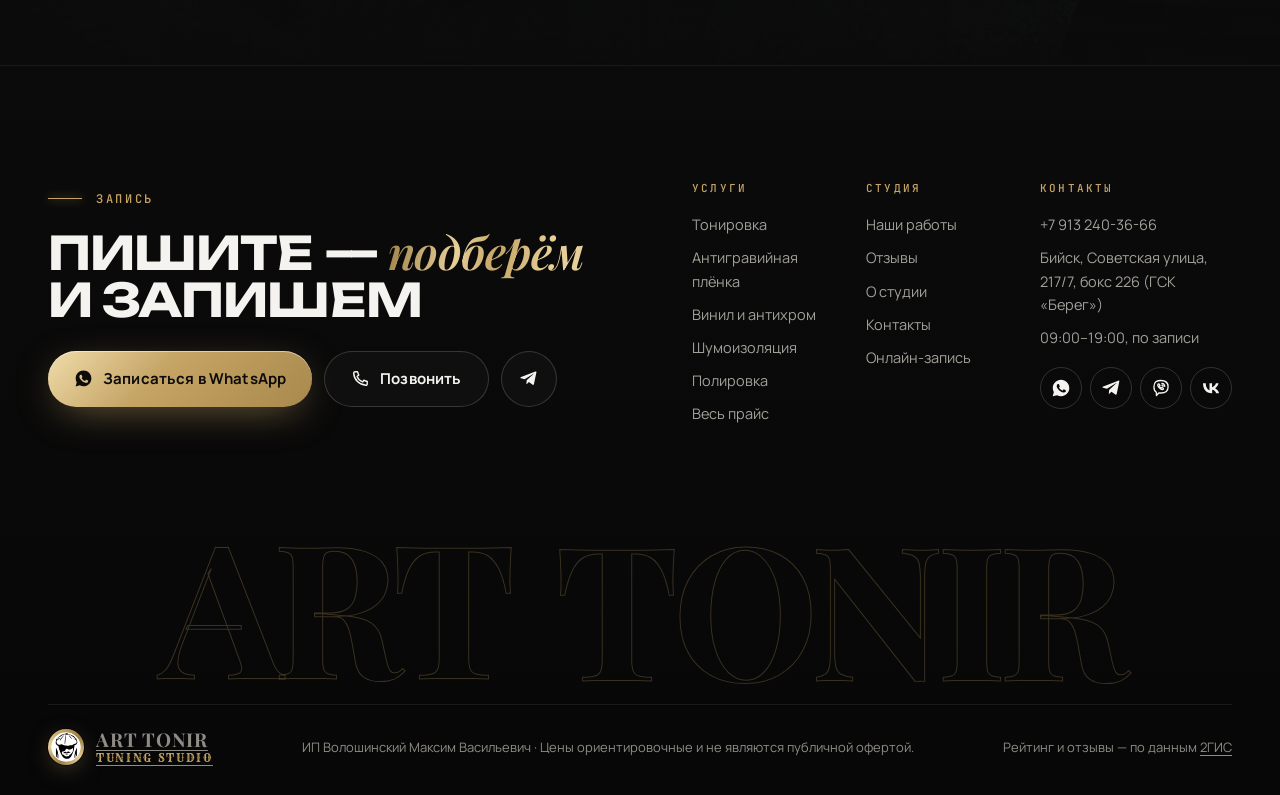
==== commit 27e0bee3: "Адрес демо: demositestxv1.netlify.app Co-Authored-By: Claude Opus 5.5 <noreply@anthropic.com> Claude" ====
--- a/index.html
+++ b/index.html
@@ -7,14 +7,14 @@
 <meta name="description" content="Тюнинг-студия ART TONIR в Бийске: тонировка от 5 000 ₽, антигравийная плёнка, оклейка винилом, шумоизоляция и полировка. Рейтинг 5.0 в 2ГИС, запись в WhatsApp.">
 <meta name="theme-color" content="#0B0B0B">
 <meta name="robots" content="noindex, nofollow">
-<link rel="canonical" href="https://cheerful-monstera-5c02d4.netlify.app/">
-<meta property="og:url" content="https://cheerful-monstera-5c02d4.netlify.app/">
+<link rel="canonical" href="https://demositestxv1.netlify.app/">
+<meta property="og:url" content="https://demositestxv1.netlify.app/">
 <meta property="og:type" content="website">
 <meta property="og:locale" content="ru_RU">
 <meta property="og:site_name" content="ART TONIR">
 <meta property="og:title" content="Тонировка и антигравийная плёнка в Бийске — ART TONIR">
 <meta property="og:description" content="Тюнинг-студия ART TONIR в Бийске: тонировка от 5 000 ₽, антигравийная плёнка, оклейка винилом, шумоизоляция и полировка. Рейтинг 5.0 в 2ГИС, запись в WhatsApp.">
-<meta property="og:image" content="https://cheerful-monstera-5c02d4.netlify.app/assets/img/og.jpg">
+<meta property="og:image" content="https://demositestxv1.netlify.app/assets/img/og.jpg">
 <meta property="og:image:width" content="1200">
 <meta property="og:image:height" content="630">
 <meta property="og:image:alt" content="ART TONIR — тонировка, антигравийная плёнка и шумоизоляция в Бийске">
@@ -24,13 +24,13 @@
 <link rel="preconnect" href="https://fonts.googleapis.com">
 <link rel="preconnect" href="https://fonts.gstatic.com" crossorigin>
 <link rel="stylesheet" href="https://fonts.googleapis.com/css2?family=Unbounded:wght@400;500;600;700;800&family=Manrope:wght@400;500;600;700;800&family=Playfair+Display:ital,wght@0,600;0,700;1,500;1,600;1,700&family=JetBrains+Mono:wght@400;500&family=Rye&display=swap">
-<link rel="stylesheet" href="assets/css/main.css?v=5">
+<link rel="stylesheet" href="assets/css/main.css?v=6">
 <link rel="preload" as="image" href="assets/img/hero/poster-1920.webp" imagesrcset="assets/img/hero/poster-1280.webp 1280w, assets/img/hero/poster-1920.webp 1920w" imagesizes="100vw" media="(min-aspect-ratio: 4/5)">
 <link rel="preload" as="image" href="assets/img/hero/poster-portrait-800.webp" media="(max-aspect-ratio: 4/5)">
 <link rel="modulepreload" href="assets/vendor/three/three.module.min.js">
 <script>(function(d){var h=d.documentElement;h.classList.add('js');if(!matchMedia('(prefers-reduced-motion: reduce)').matches){h.classList.add('anim');setTimeout(function(){if(!window.__AT_READY){h.classList.remove('anim')}},4000)}try{if(sessionStorage.getItem('at-pt')){h.classList.add('pt-in');sessionStorage.removeItem('at-pt')}}catch(e){}})(document)</script>
 <script type="importmap">{"imports":{"three":"./assets/vendor/three/three.module.min.js","three/addons/":"./assets/vendor/three/addons/"}}</script>
-<script type="application/ld+json">{"@context":"https://schema.org","@type":"AutoRepair","name":"ART TONIR (Арт Тонир)","alternateName":["Арт Тонир","ART TONIR Tuning Studio","Art Tonir"],"description":"Тюнинг-студия в Бийске: тонировка, антигравийная плёнка, оклейка винилом, шумоизоляция, полировка.","image":"https://cheerful-monstera-5c02d4.netlify.app/assets/img/og.jpg","logo":"https://cheerful-monstera-5c02d4.netlify.app/assets/img/logo/logo-512.png","telephone":"+79132403666","address":{"@type":"PostalAddress","streetAddress":"Советская улица, 217/7, ГСК «Берег», бокс 226","addressLocality":"Бийск","addressRegion":"Алтайский край","postalCode":"659321","addressCountry":"RU"},"geo":{"@type":"GeoCoordinates","latitude":52.506837,"longitude":85.167647},"openingHours":"09:00-19:00","paymentAccepted":"Наличные, оплата через банк, перевод с карты","priceRange":"₽₽","sameAs":["https://vk.com/club41185870","https://2gis.ru/biysk/firm/2815279048724091"],"aggregateRating":{"@type":"AggregateRating","ratingValue":"5.0","ratingCount":123,"reviewCount":92,"bestRating":"5"},"url":"https://cheerful-monstera-5c02d4.netlify.app/"}</script>
+<script type="application/ld+json">{"@context":"https://schema.org","@type":"AutoRepair","name":"ART TONIR (Арт Тонир)","alternateName":["Арт Тонир","ART TONIR Tuning Studio","Art Tonir"],"description":"Тюнинг-студия в Бийске: тонировка, антигравийная плёнка, оклейка винилом, шумоизоляция, полировка.","image":"https://demositestxv1.netlify.app/assets/img/og.jpg","logo":"https://demositestxv1.netlify.app/assets/img/logo/logo-512.png","telephone":"+79132403666","address":{"@type":"PostalAddress","streetAddress":"Советская улица, 217/7, ГСК «Берег», бокс 226","addressLocality":"Бийск","addressRegion":"Алтайский край","postalCode":"659321","addressCountry":"RU"},"geo":{"@type":"GeoCoordinates","latitude":52.506837,"longitude":85.167647},"openingHours":"09:00-19:00","paymentAccepted":"Наличные, оплата через банк, перевод с карты","priceRange":"₽₽","sameAs":["https://vk.com/club41185870","https://2gis.ru/biysk/firm/2815279048724091"],"aggregateRating":{"@type":"AggregateRating","ratingValue":"5.0","ratingCount":123,"reviewCount":92,"bestRating":"5"},"url":"https://demositestxv1.netlify.app/"}</script>
 </head>
 <body class="is-home">
 <a class="skip" href="#main">Перейти к содержанию</a>
@@ -571,9 +571,9 @@
 <script src="assets/vendor/gsap.min.js" defer></script>
 <script src="assets/vendor/ScrollTrigger.min.js" defer></script>
 <script src="assets/vendor/lenis.min.js" defer></script>
-<script src="assets/js/data.js?v=5" defer></script>
-<script src="assets/js/app.js?v=5" defer></script>
-<script src="assets/js/tools.js?v=5" defer></script>
-<script type="module" src="assets/js/hero3d.js?v=5"></script>
+<script src="assets/js/data.js?v=6" defer></script>
+<script src="assets/js/app.js?v=6" defer></script>
+<script src="assets/js/tools.js?v=6" defer></script>
+<script type="module" src="assets/js/hero3d.js?v=6"></script>
 </body>
 </html>
